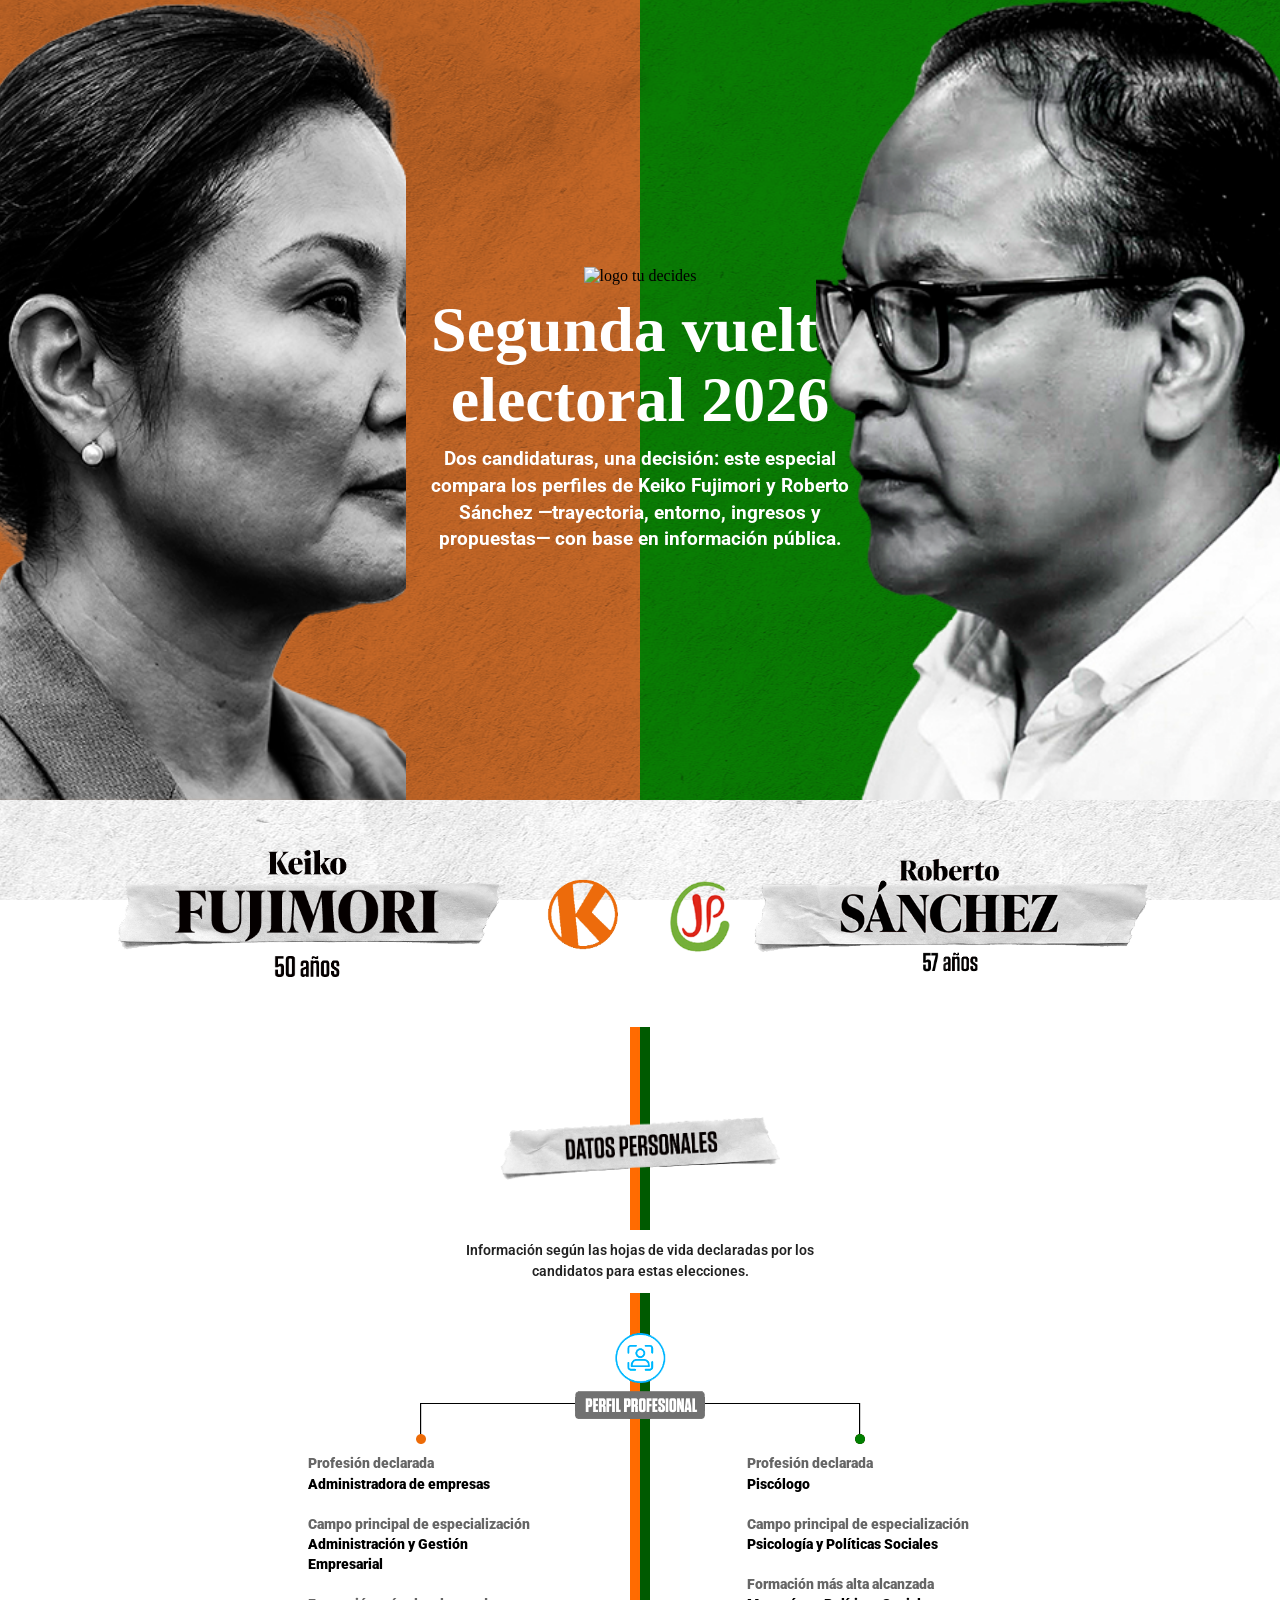
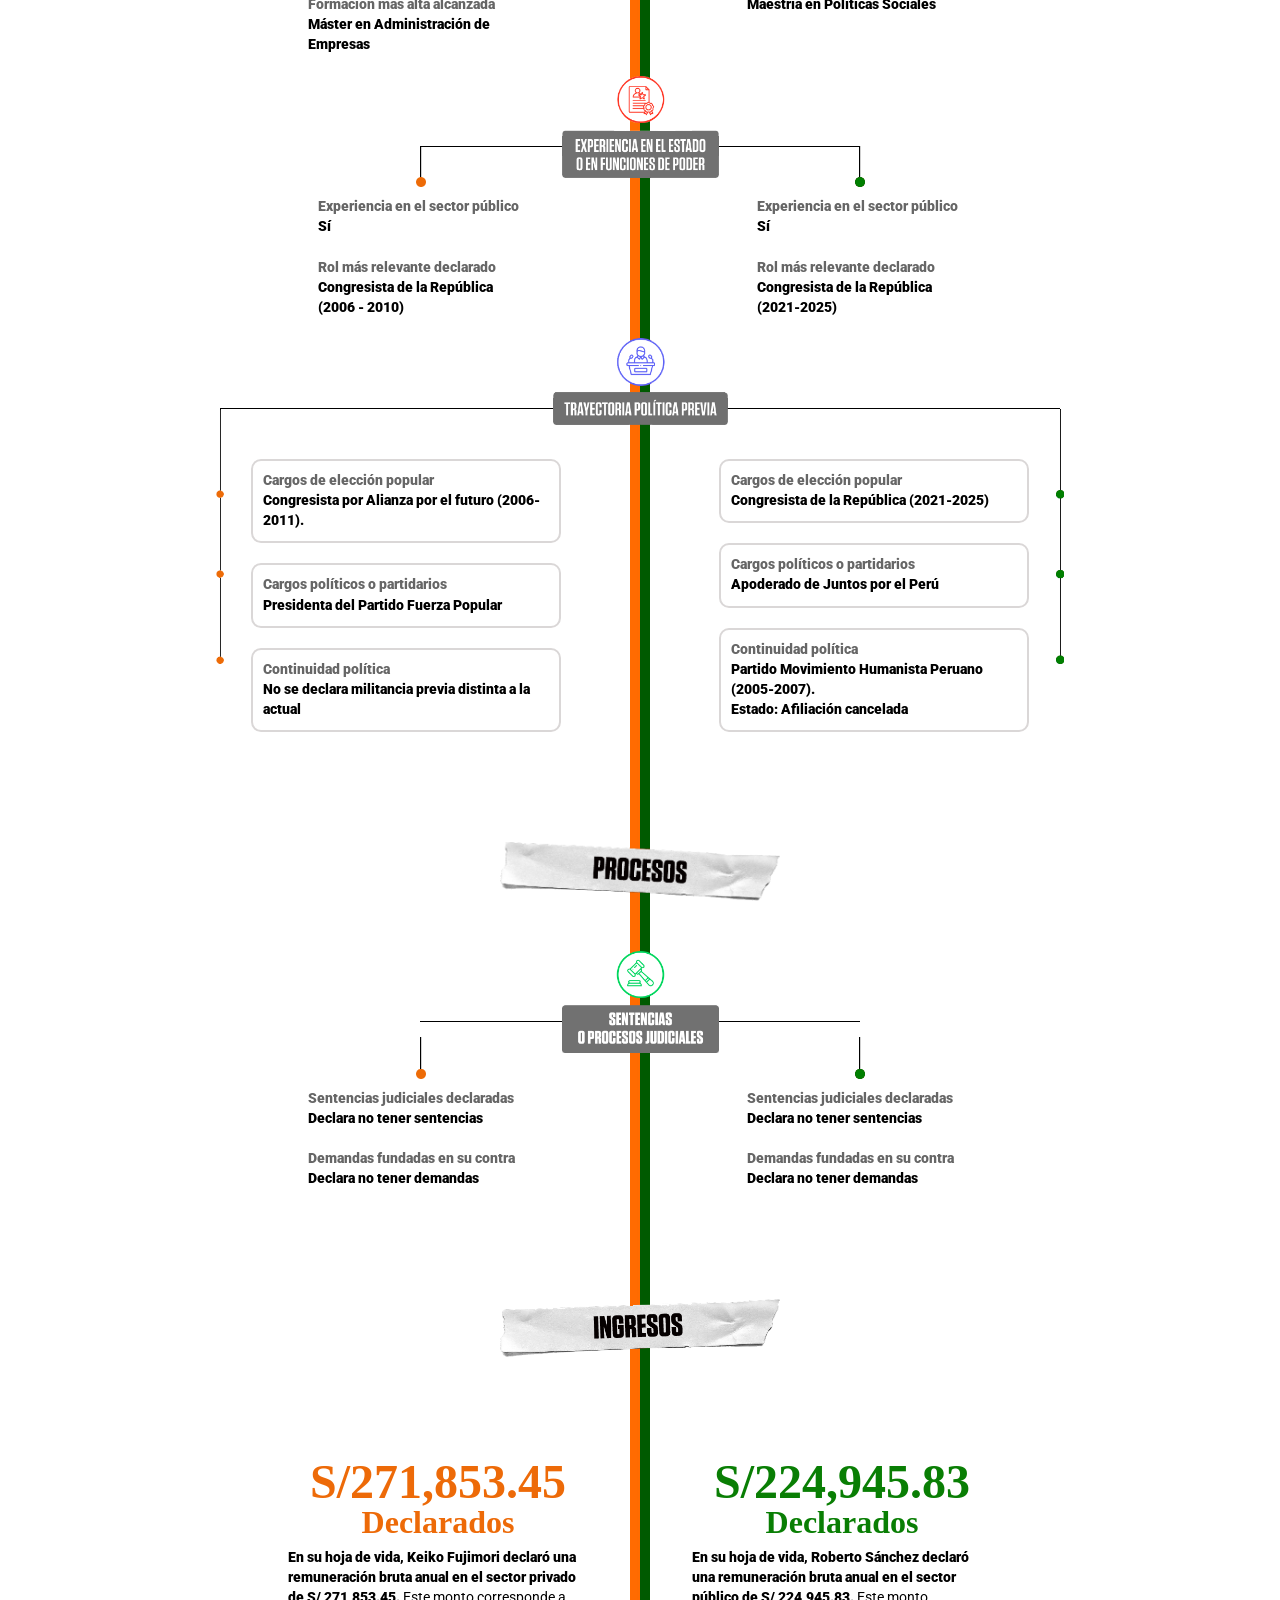
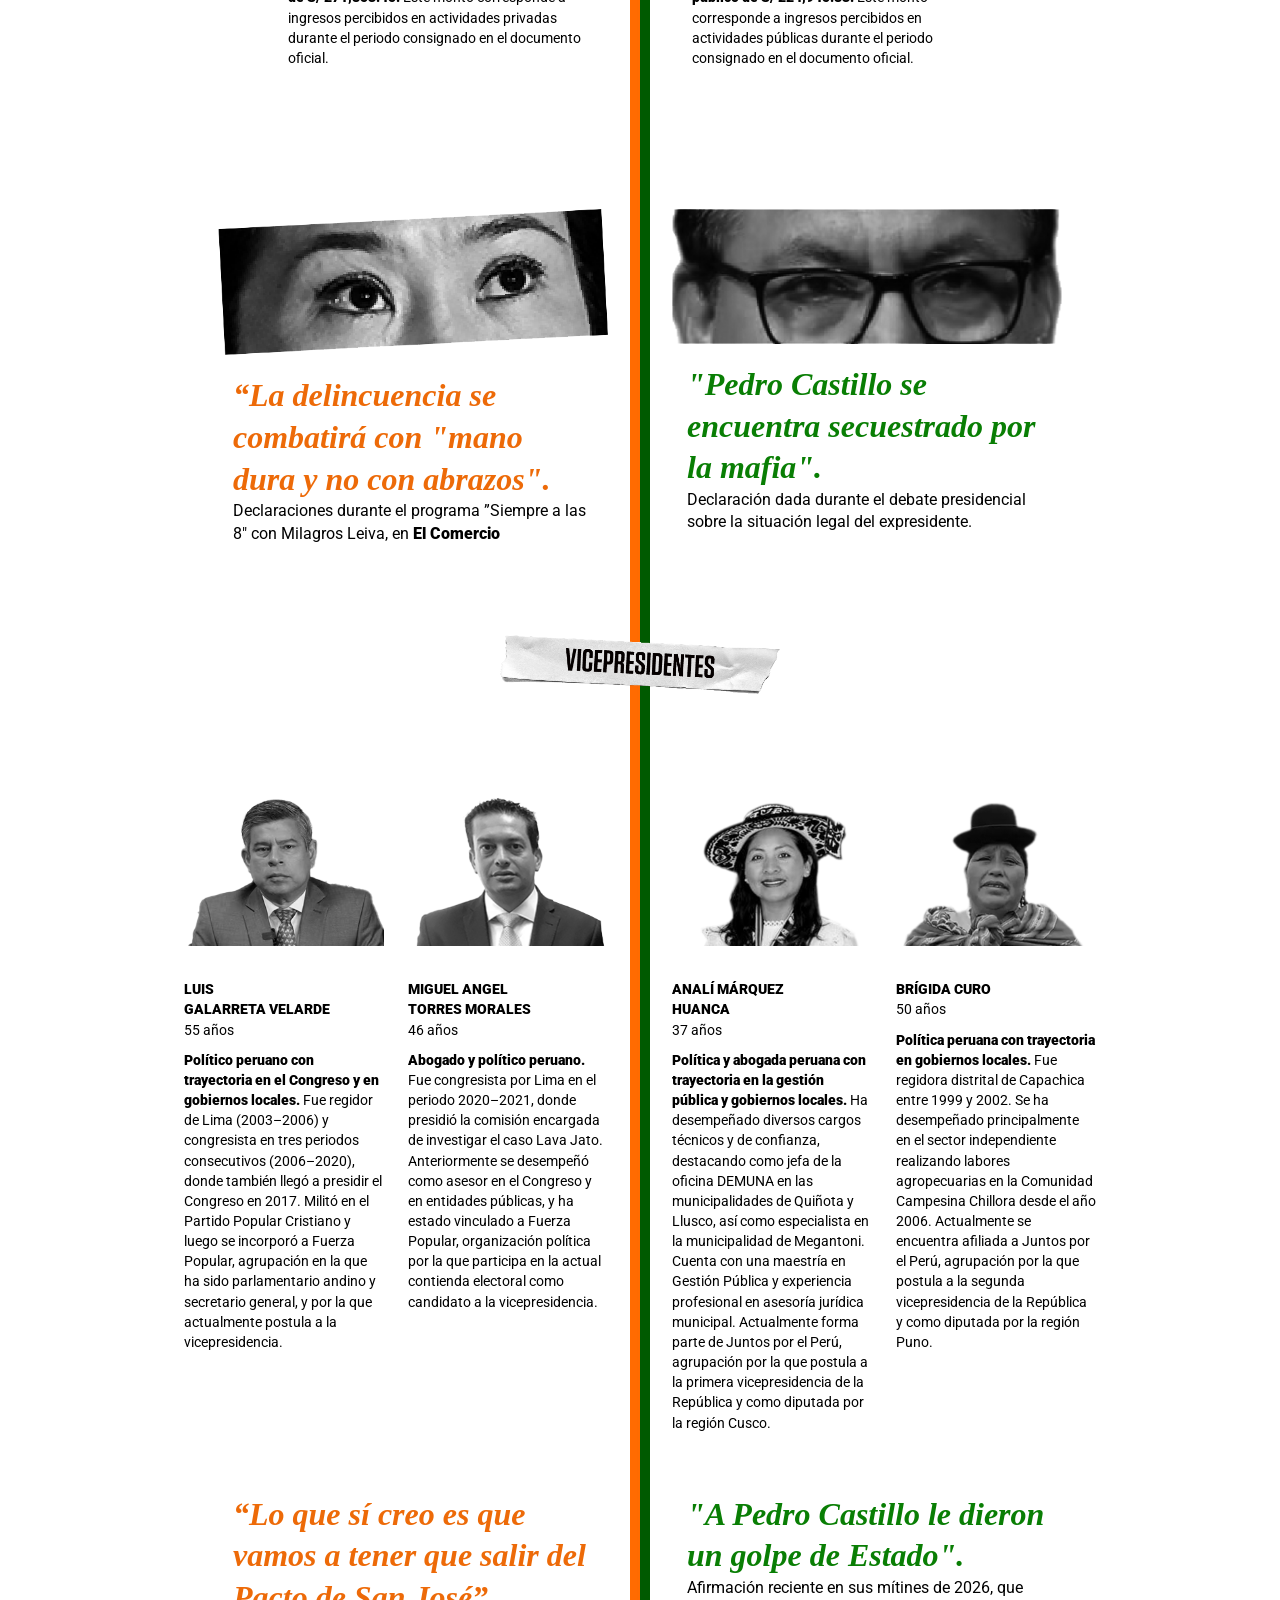
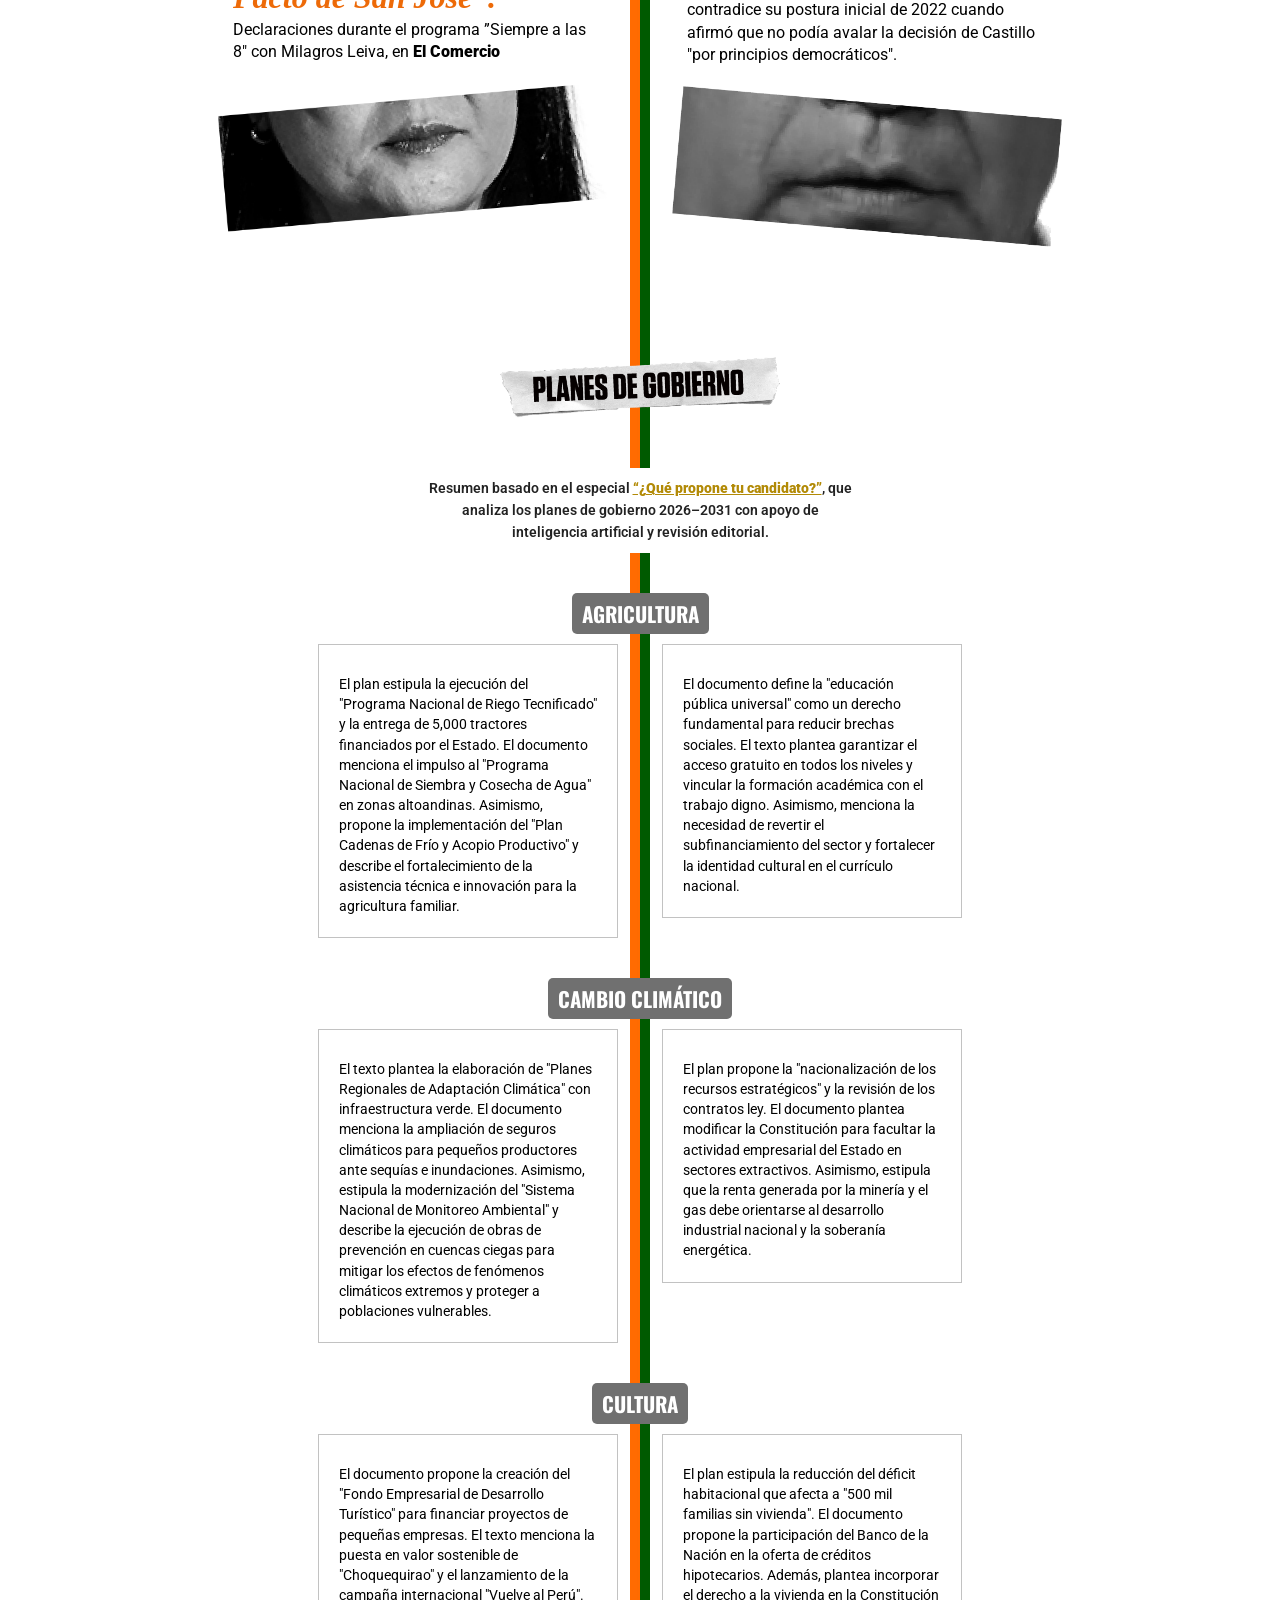
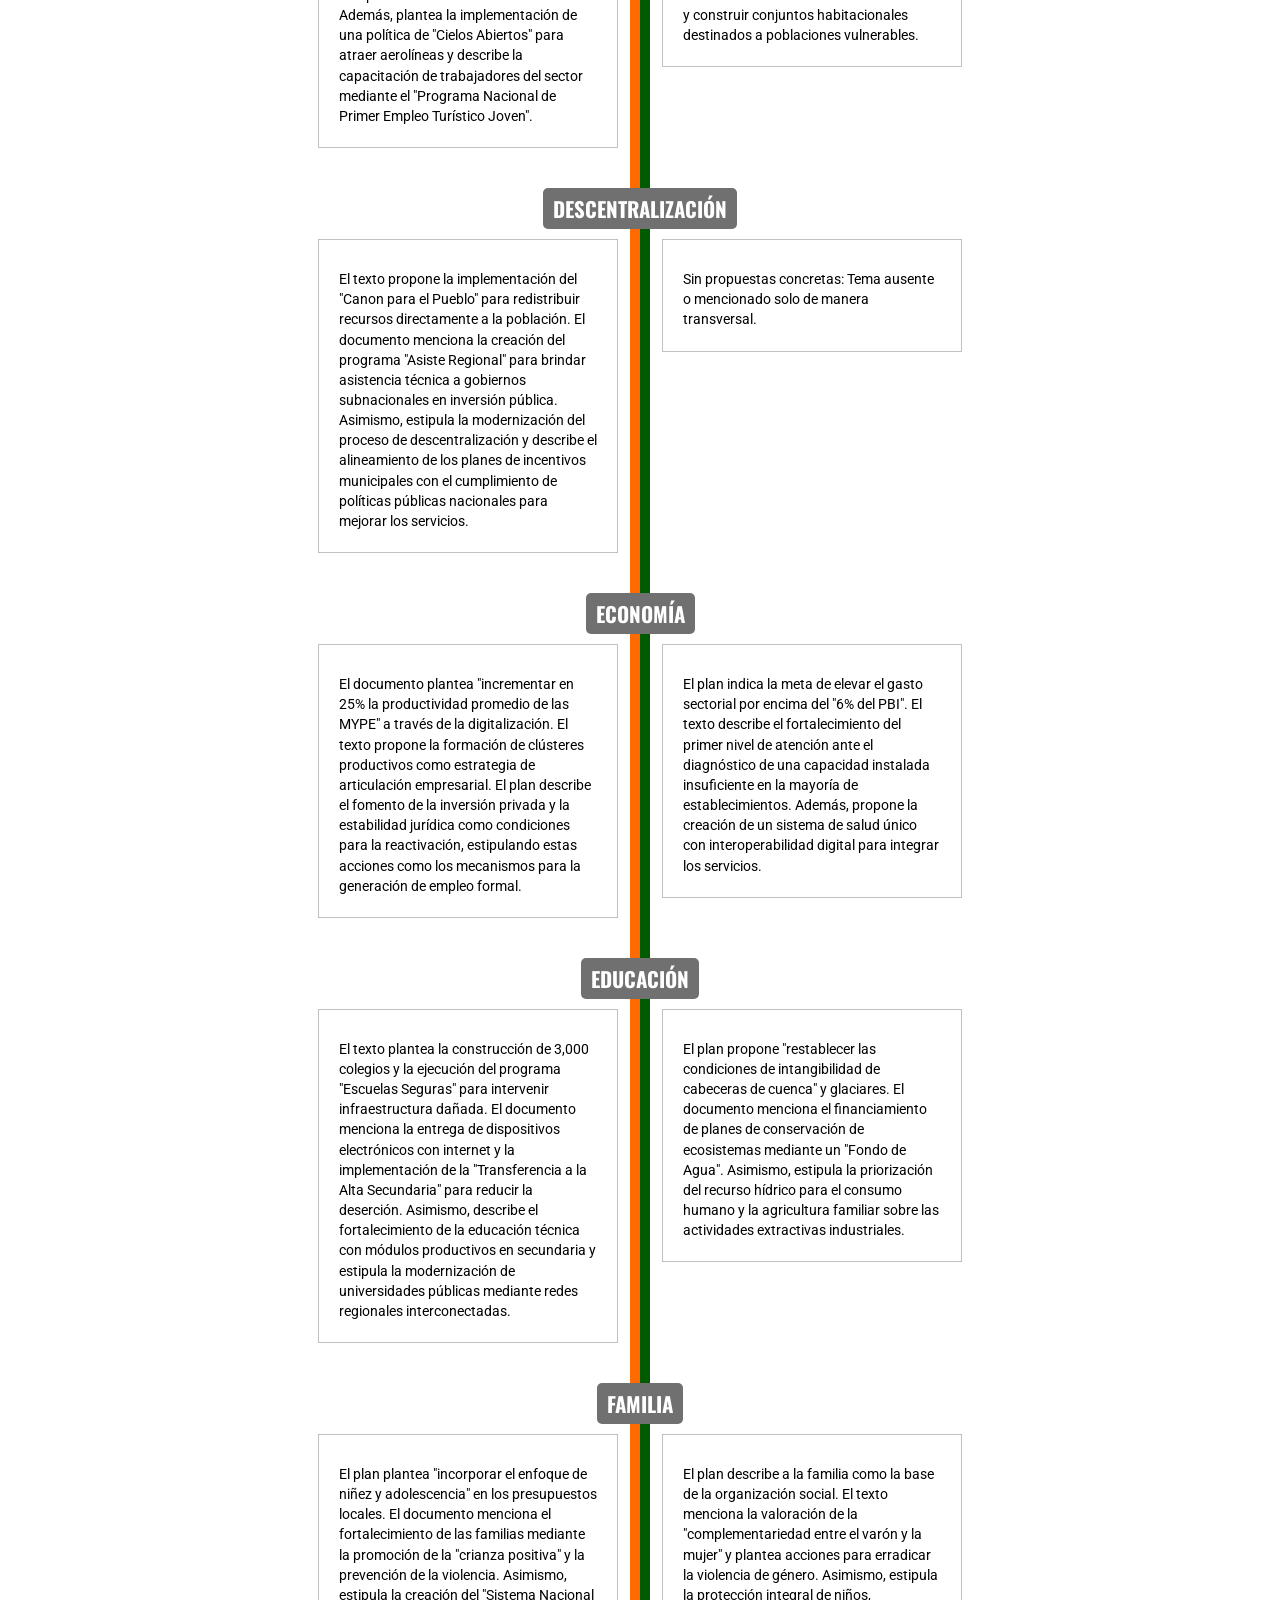
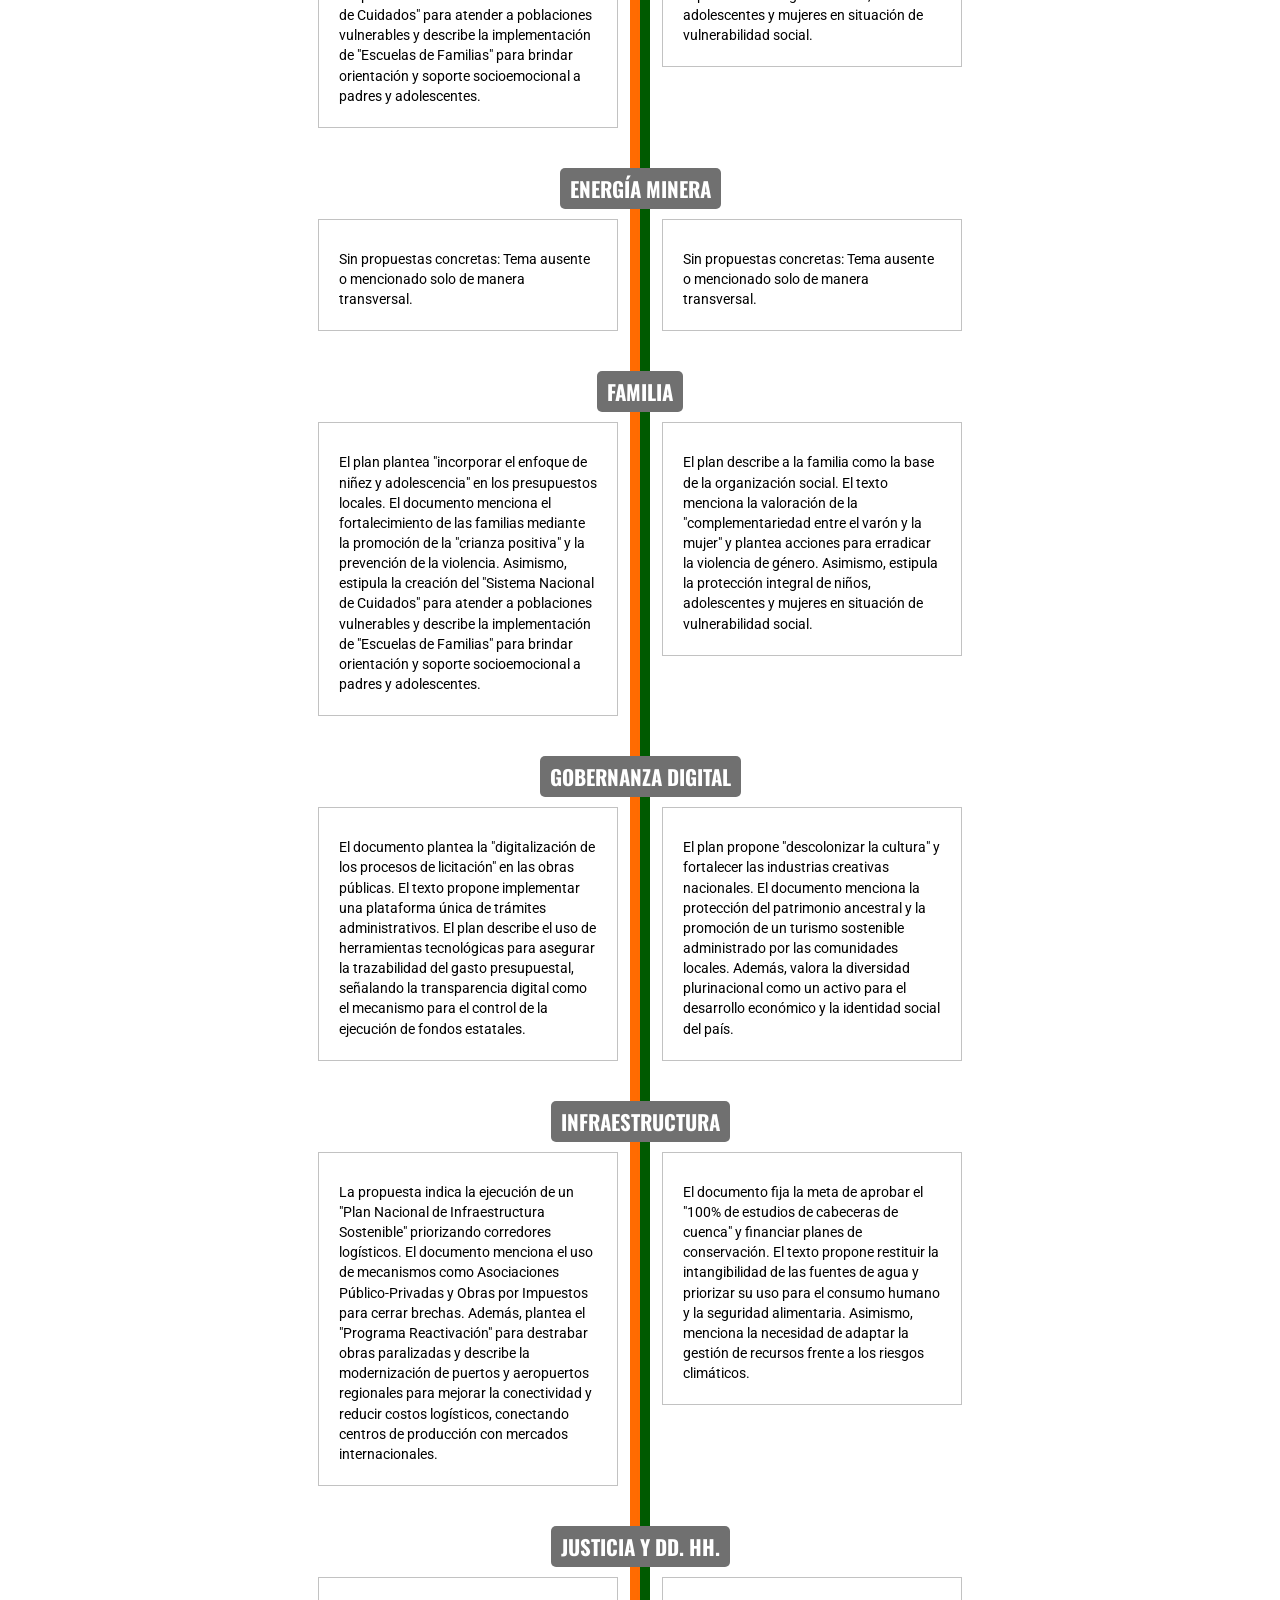
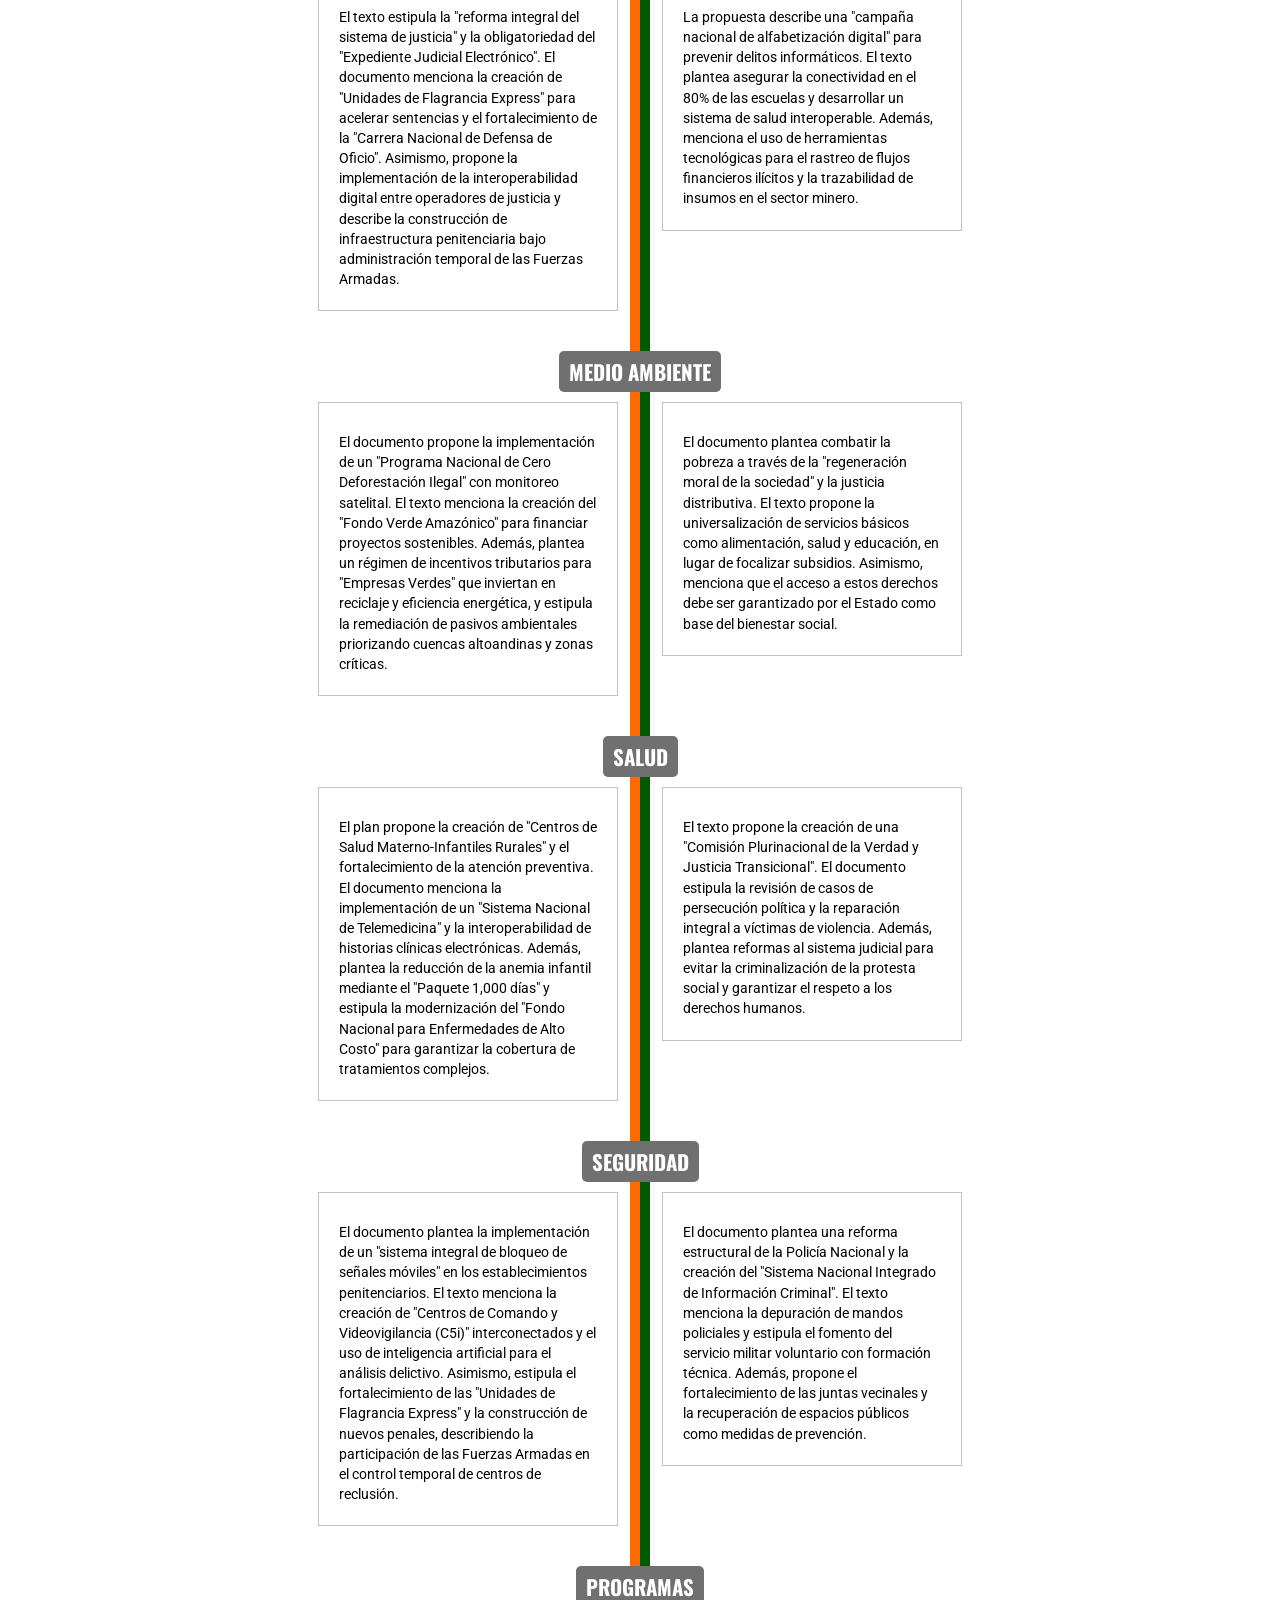
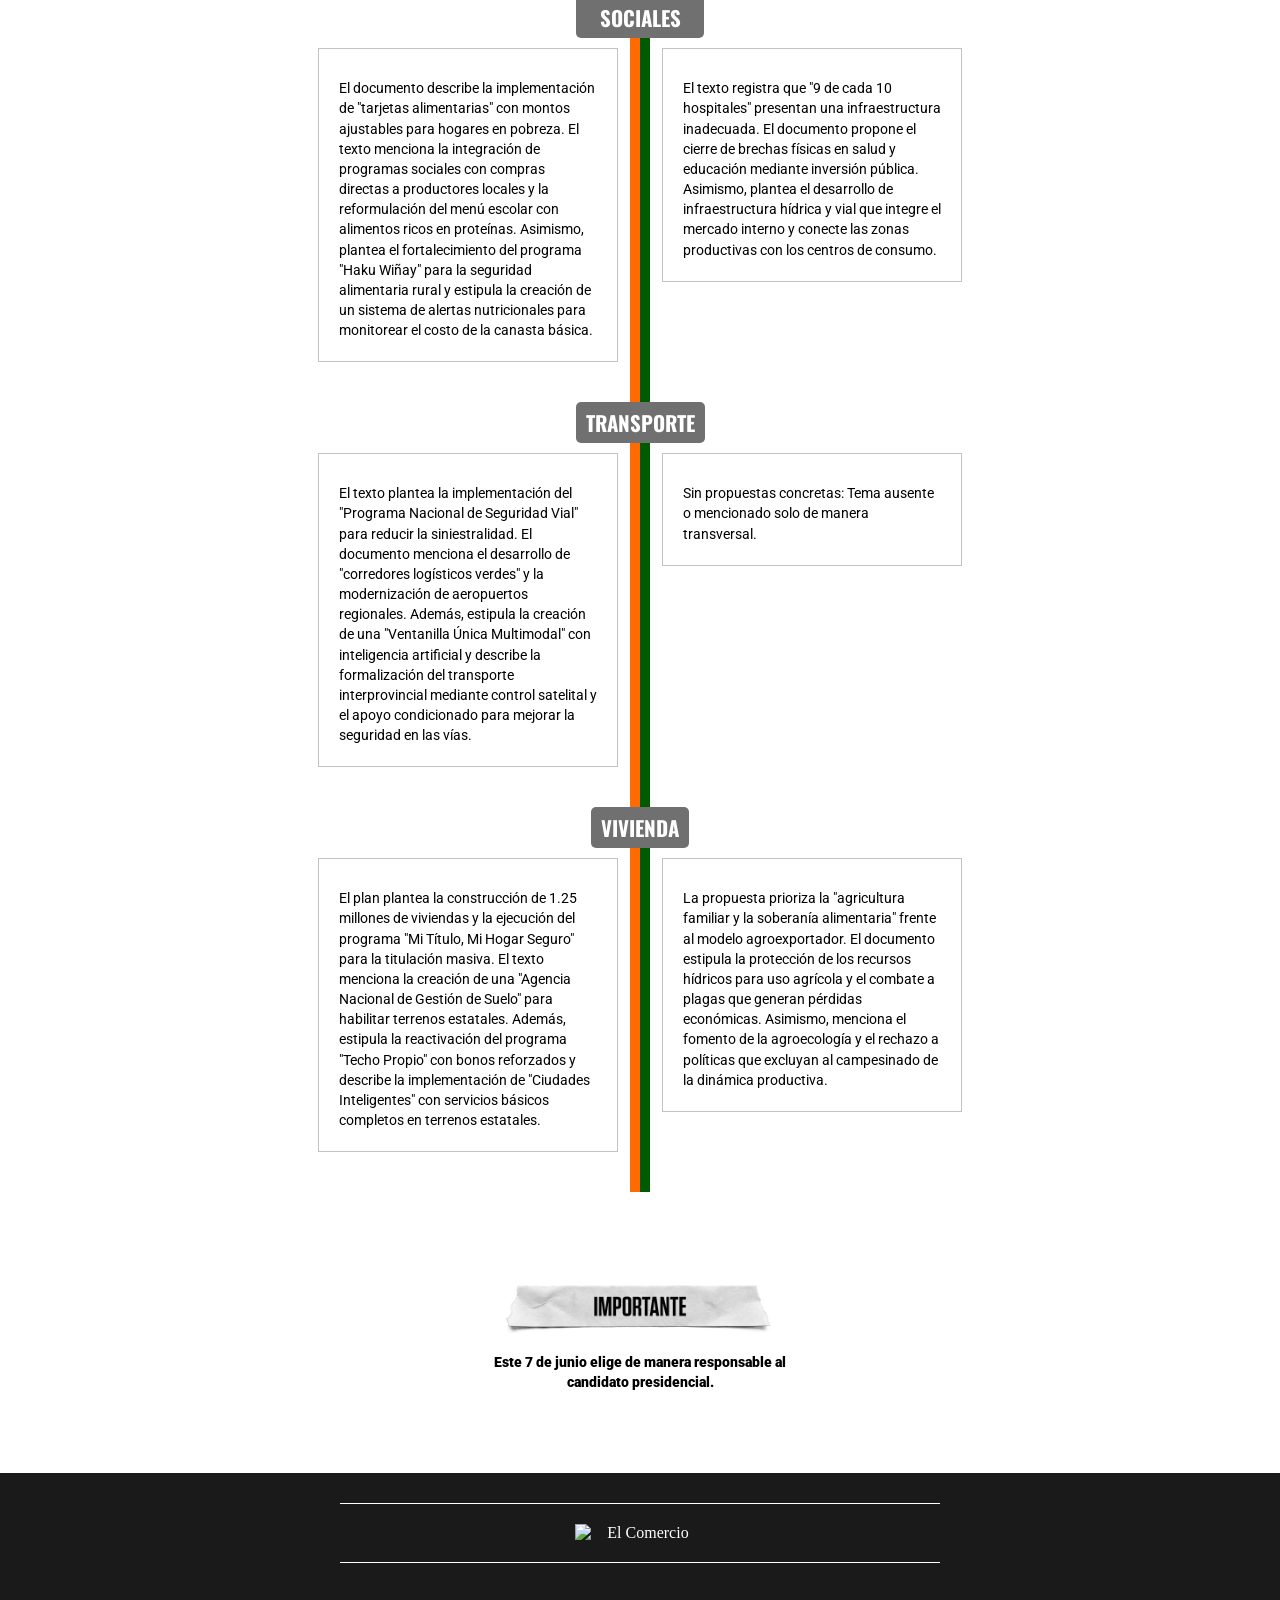
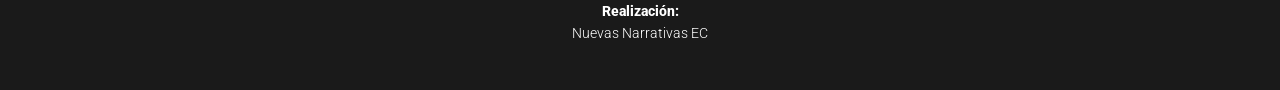
==== index-sanchez.html @ e19b53d8 "update subtitulos" ====
<!DOCTYPE html>
<html lang="en" id="versus">
<head>
    <meta charset="UTF-8">
    <meta name="viewport" content="width=device-width, initial-scale=1.0">
    <title>Versus electoral 2026 | El Comercio</title>

    <link rel="stylesheet" href="./css/style.css?v16">

    <link rel="preconnect" href="https://fonts.googleapis.com">
    <link rel="preconnect" href="https://fonts.gstatic.com" crossorigin>
    <link href="https://fonts.googleapis.com/css2?family=Oswald:wght@500;700&family=Roboto:wght@300;400;700&display=swap" rel="stylesheet">
    <!--Ivy font-->
    <link rel="stylesheet" href="https://use.typekit.net/otp2meg.css">

    <!-- Estilos personalizados para ocultar publicidad -->
    <style>
        /* Ocultar anuncios y elementos no deseados */  
        
        body.story{
            height: auto !important;
            min-height: inherit !important;
        }
        .overflow-y-hidden{
            /*overflow-y: scroll !important;*/
        }

        #clever-45754-1988799-sticky-footer,    
        .tp-modal,
        .tp-backdrop.tp-active,
        .content_gpt_top_ads, 
        .sticky-top, 
        .nav-d__menu.active,
        #gpt_cover,
        .content_gpt_top_ads,
        .skin-template-model0.ads_pushed,
        .skin-template-model0,
        #clever-45754-889974-sticky-footer,
        #clever-45754-1475206-sticky-footer-iframe,
        #gpt_zocalo, 
        #clever-45754-sticky-footer-shadow,
        #browsi_wrapper_0_ai_1_rc_0,
        #browsi_wrapper_1_ai_1_rc_0,
        #browsi_wrapper_2_ai_1_rc_0,
        #browsi_wrapper_3_ai_1_rc_0,
        #browsi_wrapper_4_ai_1_rc_0,
        #browsi_wrapper_5_ai_1_rc_0,
        #browsi_wrapper_6_ai_1_rc_0,
        #browsi_wrapper_7_ai_1_rc_0,
        #browsi_wrapper_8_ai_1_rc_0,
        #browsi_wrapper_9_ai_1_rc_0,
        #browsi_wrapper_10_ai_1_rc_0,
        .fs-sticky-footer,
        .orp-player-wrapper,
        #clever-45754-sticky-footer,
        #clever-45754-1475206-sticky-footer-shadow,
        #elcomercio_zocalo,
        .cl-container,
        #merlin-widget-root{
            display: none !important;
            height: 0 !important;
        }   
        #header-container,
        .nav-d__main-scroll.scrolled{
            z-index: 99999999;
        }
        #nav-wm-container{
            position: relative;
            z-index: 99999999;
        }
        .skin-template-model0 {
            top: 100px !important;
            z-index: -1 !important;
        }
        body{
            overflow-y: scroll !important;
        }
        .content-layout-container {
            background-color: transparent !important;
        }
        .tp-modal-open{
            overflow: auto !important;
        }
        strong{
            font-weight: 900 !important;
        }
        .overflow-y-hidden{
            background: url(https://nuevasnarrativasec.github.io/versus-electoral-2026/img/bg-textura.jpg?v2) repeat center center fixed;
        }
        .box-timeline .bg-timeline{
            z-index: 1;
        }
        .bg-titulo,
        p.explicacion,
        .box-timeline h6{
            position: relative;
            z-index: 2;
        }
    </style>

    <style>
        .main-header::before{
            background: linear-gradient(90deg, rgba(199, 104, 39, 1) 0%, rgba(199, 104, 39, 1) 50%, rgba(9, 126, 4, 1) 50%, rgba(9, 126, 4, 1) 100%);
        }
        .box-timeline .bg-timeline{
            background: url(https://nuevasnarrativasec.github.io/versus-electoral-2026/img/bg-timeline-verde.jpg) repeat-y center center;
        }
        .info-doble .box-info-der.info-sanchez{
            background-image: url(https://nuevasnarrativasec.github.io/versus-electoral-2026/img/bg-linea-lateral-izq-sanchez.png);
            background-position: right top;
            background-repeat: no-repeat;
        }
        .box-info-frase-der h4{
            color: #097E04;
        }
        .box-info-frase-der h3{
            color: #097E04;
        }
        .bg-sanchez-portada{
            width: 40.5%;
        }

        
        @media (max-width: 640px) {

            .box-logos .logo-sanchez-movil {
                display: inline-block;
                margin: 0 25px;
                max-width: 33%;
            }
            .info-doble .box-info-der.info-sanchez{
                background: none;
            }

        }
    </style>

   
</head>
<body class="versus">

    <div class="main-header" id="main-header-desktop">
        <div class="ctn-titulo">
            <img src="https://nuevasnarrativasec.github.io/nodos-de-poder/img/logo-tu-decides.jpg" alt="logo tu decides" width="100%">
            <h1>
                Segunda vuelta <br> electoral 2026
                <!--<span>segunda vuelta</span>-->
            </h1>
            <p>
                Dos candidaturas, una decisión: este especial compara los perfiles de Keiko Fujimori y Roberto Sánchez —trayectoria, entorno, ingresos y propuestas— con base en información pública.
            </p>
        </div>
        <img src="./img/bg-keiko-portada-2.png" alt="keiko" width="100%" class="bg-keiko-portada">
        <img src="./img/bg-sanchez-portada-3.png" alt="keiko" width="100%" class="bg-sanchez-portada bg-sanchez-portada-3">
    </div>

    <div class="main-header" id="main-header-movil">        
        <img src="./img/bg-keiko-portada-2.png" alt="keiko" width="100%" class="bg-keiko-portada">
        <img src="./img/bg-sanchez-portada-3.png" alt="keiko" width="100%" class="bg-sanchez-portada bg-sanchez-portada-3">
        <div class="ctn-titulo">
            <img src="https://nuevasnarrativasec.github.io/nodos-de-poder/img/logo-tu-decides.jpg" alt="logo tu decides" width="100%">
            <h1>
                Segunda vuelta <br> electoral 2026
                <!--<span>segunda vuelta</span>-->
            </h1>
            <p>
                Dos candidaturas, una decisión: este especial compara los perfiles de Keiko Fujimori y Roberto Sánchez —trayectoria, entorno, ingresos y propuestas— con base en información pública.
            </p>
        </div>
    </div>

    <div class="sticky-bar" id="sticky-bar">
        <div class="sticky-candidato sticky-izq">
            <div class="sticky-foto sticky-foto-keiko">
                <img src="./img/bg-keiko-fix.jpg" alt="Keiko Fujimori">
            </div>
            <div class="sticky-texto">
                <strong>Keiko Fujimori</strong>
                <span>Fuerza Popular</span>
            </div>
            <img src="./img/logo-keiko-fix.png" alt="" class="sticky-logo-partido" width="100%">
        </div>
        <div class="sticky-divisor"></div>
        <div class="sticky-candidato sticky-der">
            <img src="./img/logo-sanchez-fix.png?v3" alt="" class="sticky-logo-partido" width="100%">
            <div class="sticky-texto" style="text-align:right;">
                <strong>Roberto Sánchez</strong>
                <span>Juntos por el Perú</span>
            </div>
            <div class="sticky-foto sticky-foto-sanchez">
                <img src="./img/bg-sanchez-fix.jpg" alt="Roberto Sánchez Palomino">
            </div>
        </div>
    </div>

    <div class="box-logos">
        <img src="https://nuevasnarrativasec.github.io/versus-electoral-2026/img/logo-keiko.png" alt="logo keiko" class="logo-keiko-desktop">
        <img src="https://nuevasnarrativasec.github.io/versus-electoral-2026/img/logo-keiko-movil.png" alt="logo keiko" class="logo-keiko-movil">
        <img src="https://nuevasnarrativasec.github.io/versus-electoral-2026/img/logo-sanchez-2.png?v3" alt="logo sanchez" class="logo-sanchez-desktop">
        <img src="https://nuevasnarrativasec.github.io/versus-electoral-2026/img/logo-sanchez-movil-2.png?v2" alt="logo sanchez" class="logo-sanchez-movil">
    </div>

    <div class="box-timeline">
        <div class="bg-timeline"></div>
        <img src="https://nuevasnarrativasec.github.io/versus-electoral-2026/img/bg-titulo-datos.png" alt="" width="100%" class="bg-titulo">

        <p class="explicacion">
            Información según las hojas de vida declaradas por los candidatos para estas elecciones.
        </p>

        <div class="box-info-timeline">
            <img src="https://nuevasnarrativasec.github.io/versus-electoral-2026/img/bg-sub-perfil.png" alt="" width="100%">
            <span class="linea-izq"></span>
            <span class="linea-der"></span>
            <div class="box-info-izq">
                <img src="https://nuevasnarrativasec.github.io/versus-electoral-2026/img/bg-linea-dato.png" alt="" width="100%" class="bg-linea-dato">
                <p class="margin">
                    <span>Profesión declarada</span>
                    <strong>Administradora de empresas</strong>
                </p>
                <p class="margin">
                    <span>Campo principal de especialización</span>
                    <strong>Administración y Gestión Empresarial</strong>
                </p>
                <p class="margin">
                    <span>Formación más alta alcanzada</span>
                    <strong>Máster en Administración de Empresas</strong>
                </p>
            </div>
            <div class="box-info-der">
                <img src="https://nuevasnarrativasec.github.io/versus-electoral-2026/img/bg-linea-dato-sanchez.png" alt="" width="100%" class="bg-linea-dato">
                <p class="margin">
                    <span>Profesión declarada</span>
                    <strong>Piscólogo</strong>
                </p>
                <p class="margin">
                    <span>Campo principal de especialización</span>
                    <strong>Psicología y Políticas Sociales</strong>
                </p>
                <p class="margin">
                    <span>Formación más alta alcanzada</span>
                    <strong>Maestría en Políticas Sociales</strong>
                </p>
            </div>
        </div>

        <div class="box-info-timeline">
            <img src="./img/bg-sub-experiencia.png" alt="" width="100%" class="bg-sub-experiencia">
            <span class="linea-izq"></span>
            <span class="linea-der"></span>
            <div class="box-info-izq info-top">
                <img src="https://nuevasnarrativasec.github.io/versus-electoral-2026/img/bg-linea-dato.png" alt="" width="100%" class="bg-linea-dato">
                <p class="margin-2">
                    <span>Experiencia en el sector público</span>
                    <strong>Sí</strong>
                </p>
                <p class="margin-2">
                    <span>Rol más relevante declarado</span>
                    <strong>Congresista de la República (2006 - 2010)</strong>
                </p>
            </div>
            <div class="box-info-der info-top">
                <img src="https://nuevasnarrativasec.github.io/versus-electoral-2026/img/bg-linea-dato-sanchez.png" alt="" width="100%" class="bg-linea-dato">
                <p class="margin-2">
                    <span>Experiencia en el sector público</span>
                    <strong>Sí</strong>
                </p>
                <p class="margin-2">
                    <span>Rol más relevante declarado</span>
                    <strong>Congresista de la República (2021-2025)</strong>
                </p>
            </div>
        </div>

        <div class="box-info-timeline info-doble">
            <img src="https://nuevasnarrativasec.github.io/versus-electoral-2026/img/bg-sub-trayectoria.png" alt="" width="100%" class="bg-sub-trayectoria">
            <span class="linea-izq"></span>
            <span class="linea-der"></span>
            <div class="box-info-izq">             
                <p>
                    <span>Cargos de elección popular</span>
                    <strong>Congresista por Alianza por el futuro (2006-2011).</strong>
                </p>
                <p>
                    <span>Cargos políticos o partidarios</span>
                    <strong>Presidenta del Partido Fuerza Popular</strong>
                </p>
                <p>
                    <span>Continuidad política</span>
                    <strong>No se declara militancia previa distinta a la actual</strong>
                </p>
            </div>
            <div class="box-info-der info-sanchez" src="https://nuevasnarrativasec.github.io/versus-electoral-2026/img/bg-sub-experiencia.png">
                <p>
                    <span>Cargos de elección popular</span>
                    <strong>Congresista de la República (2021-2025)</strong>
                </p>
                <p>
                    <span>Cargos políticos o partidarios</span>
                    <strong>Apoderado de Juntos por el Perú</strong>
                </p>
                <p>
                    <span>Continuidad política</span>
                    <strong>Partido Movimiento Humanista Peruano (2005-2007). <br> Estado: Afiliación cancelada</strong>
                </p>
            </div>
        </div>    

        <img src="https://nuevasnarrativasec.github.io/versus-electoral-2026/img/bg-titulo-procesos.png" alt="" width="100%" class="bg-titulo">

        <div class="box-info-timeline">
            <img src="https://nuevasnarrativasec.github.io/versus-electoral-2026/img/bg-sub-sentencias.png" alt="" width="100%" style="max-width: 133px;" class="bg-sub-sentencias">
            <span class="linea-izq"></span>
            <span class="linea-der"></span>
            <div class="box-info-izq">
                <img src="https://nuevasnarrativasec.github.io/versus-electoral-2026/img/bg-linea-dato.png" alt="" width="100%" class="bg-linea-dato">               
                <p class="margin">
                    <span>Sentencias judiciales declaradas</span>
                    <strong>Declara no tener sentencias</strong>
                </p>
                <p class="margin">
                    <span>Demandas fundadas en su contra</span>
                    <strong>Declara no tener demandas</strong>
                </p>
            </div>
            <div class="box-info-der">
                <img src="https://nuevasnarrativasec.github.io/versus-electoral-2026/img/bg-linea-dato-sanchez.png" alt="" width="100%" class="bg-linea-dato">
                <p class="margin">
                    <span>Sentencias judiciales declaradas</span>
                    <strong>Declara no tener sentencias</strong>
                </p>
                <p class="margin">
                    <span>Demandas fundadas en su contra</span>
                    <strong>Declara no tener demandas</strong>
                </p>
            </div>
        </div>

        <img src="https://nuevasnarrativasec.github.io/versus-electoral-2026/img/bg-titulo-ingresos.png" alt="" width="100%" class="bg-titulo">

        <div class="box-timeline" style="margin-bottom: 120px;">
            <div class="box-info-frase-izq box-ingresos">
                <h4>
                    S/271,853.45
                    <span>Declarados</span>
                </h4>
                <p class="texto-ingresos">
                    <strong>En su hoja de vida, Keiko Fujimori declaró una remuneración bruta anual en el sector privado de S/ 271,853.45.</strong> Este monto corresponde a ingresos percibidos en actividades privadas durante el periodo consignado en el documento oficial.
                </p>
            </div>
            <div class="box-info-frase-der box-ingresos" style="margin-top: 0;">                
                <h4>
                    S/224,945.83
                    <span>Declarados</span>
                </h4>
                <p class="texto-ingresos">
                    <strong>En su hoja de vida, Roberto Sánchez declaró una remuneración bruta anual en el sector público de S/ 224,945.83.</strong> Este monto corresponde a ingresos percibidos en actividades públicas durante el periodo consignado en el documento oficial.
                </p>
            </div>
        </div>

        <div class="box-timeline">
            <div class="box-info-frase-izq">
                <img src="https://nuevasnarrativasec.github.io/versus-electoral-2026/img/bg-frase-keiko-1.png" alt="" width="100%">
                <h3>
                    “La delincuencia se combatirá con "mano dura y no con abrazos".
                    <span>Declaraciones durante el programa ”Siempre a las 8″ con Milagros Leiva, en <strong>El Comercio</strong></span>
                </h3>
            </div>
            <div class="box-info-frase-der">  
                <img src="https://nuevasnarrativasec.github.io/versus-electoral-2026/img/bg-frase-sanchez-1-2.png" alt="" width="100%">              
                <h3>
                    "Pedro Castillo se encuentra secuestrado por la mafia".  
                    <span>Declaración dada durante el debate presidencial sobre la situación legal del expresidente.</span>
                </h3>
            </div>
        </div>

        <img src="https://nuevasnarrativasec.github.io/versus-electoral-2026/img/bg-titulo-vicepresidentes.png" alt="" width="100%" class="bg-titulo">

        <div class="box-timeline">
            <div class="box-vice-izq">
                <div class="vice">
                    <img src="https://nuevasnarrativasec.github.io/versus-electoral-2026/img/bg-vice-izq-1.png" alt="" width="100%">
                    <p>
                        <strong>LUIS <br> GALARRETA VELARDE</strong>
                        <br>
                        55 años
                    </p>
                    <p>
                        <strong>Político peruano con trayectoria en el Congreso y en gobiernos locales. </strong> Fue regidor de Lima (2003–2006) y congresista en tres periodos consecutivos (2006–2020), donde también llegó a presidir el Congreso en 2017. Militó en el Partido Popular Cristiano y luego se incorporó a Fuerza Popular, agrupación en la que ha sido parlamentario andino y secretario general, y por la que actualmente postula a la vicepresidencia.
                    </p>
                </div>
                <div class="vice">
                    <img src="https://nuevasnarrativasec.github.io/versus-electoral-2026/img/bg-vice-izq-2.png" alt="" width="100%">
                    <p>
                        <strong>MIGUEL ANGEL <br> TORRES MORALES</strong>
                        <br>
                        46 años
                    </p>
                    <p>
                        <strong>Abogado y político peruano. </strong> Fue congresista por Lima en el periodo 2020–2021, donde presidió la comisión encargada de investigar el caso Lava Jato. Anteriormente se desempeñó como asesor en el Congreso y en entidades públicas, y ha estado vinculado a Fuerza Popular, organización política por la que participa en la actual contienda electoral como candidato a la vicepresidencia.
                    </p>
                </div>
            </div>
            <div class="box-vice-der">
                <div class="vice">
                    <img src="https://nuevasnarrativasec.github.io/versus-electoral-2026/img/bg-vice-der-1-2.png" alt="" width="100%">
                    <p>
                        <strong>ANALÍ MÁRQUEZ <br> HUANCA</strong>
                        <br>
                        37 años
                    </p>
                    <p>
                        <strong>Política y abogada peruana con trayectoria en la gestión pública y gobiernos locales. </strong> Ha desempeñado diversos cargos técnicos y de confianza, destacando como jefa de la oficina DEMUNA en las municipalidades de Quiñota y Llusco, así como especialista en la municipalidad de Megantoni. Cuenta con una maestría en Gestión Pública y experiencia profesional en asesoría jurídica municipal. Actualmente forma parte de Juntos por el Perú, agrupación por la que postula a la primera vicepresidencia de la República y como diputada por la región Cusco.
                    </p>
                </div>
                <div class="vice">
                    <img src="https://nuevasnarrativasec.github.io/versus-electoral-2026/img/bg-vice-der-2-1.png" alt="" width="100%">
                    <p>
                        <strong>BRÍGIDA CURO</strong>
                        <br>
                        50 años
                    </p>
                    <p>
                        <strong>Política peruana con trayectoria en gobiernos locales.</strong> Fue regidora distrital de Capachica entre 1999 y 2002. Se ha desempeñado principalmente en el sector independiente realizando labores agropecuarias en la Comunidad Campesina Chillora desde el año 2006. Actualmente se encuentra afiliada a Juntos por el Perú, agrupación por la que postula a la segunda vicepresidencia de la República y como diputada por la región Puno.
                    </p>
                </div>
            </div>
        </div>

        <!--<img src="https://nuevasnarrativasec.github.io/versus-electoral-2026/img/bg-titulo-entorno.png" alt="" width="100%" class="bg-titulo" style="padding-bottom: 20px;">-->

        
   

        <!--<img src="https://nuevasnarrativasec.github.io/versus-electoral-2026/img/bg-titulo-senadores.png" alt="" width="100%" class="bg-titulo">-->

        <!--<div class="box-timeline">
            <span class="linea-central"></span>
            <div class="box-main-senadores-izq">
                <div class="box-senadores">
                    <img src="https://nuevasnarrativasec.github.io/versus-electoral-2026/img/bg-linea-dato.png" alt="" width="100%" class="bg-linea-dato linea-dato-senadores">
                    <img src="https://nuevasnarrativasec.github.io/versus-electoral-2026/img/grafico-senadores-izq-1.png" alt="" width="100%">
                    <h6>30</h6>
                    <h5>senadores</h5>
                    <ul>
                        <li>
                            <p>
                                <span>Rosangella Barbarán</span>
                                Lima
                            </p>
                        </li>
                        <li>
                            <p>
                                <span>Rosangella Barbarán</span>
                                Lima
                            </p>
                        </li>
                        <li>
                            <p>
                                <span>Rosangella Barbarán</span>
                                Lima
                            </p>
                        </li>
                        <li>
                            <p>
                                <span>Rosangella Barbarán</span>
                                Lima
                            </p>
                        </li>
                        <li>
                            <p>
                                <span>Rosangella Barbarán</span>
                                Lima
                            </p>
                        </li>
                        <li>
                            <p>
                                <span>Rosangella Barbarán</span>
                                Lima
                            </p>
                        </li>
                        <li>
                            <p>
                                <span>Rosangella Barbarán</span>
                                Lima
                            </p>
                        </li>
                        <li>
                            <p>
                                <span>Rosangella Barbarán</span>
                                Lima
                            </p>
                        </li>
                    </ul>
                </div>
                <div class="box-senadores">
                    <img src="https://nuevasnarrativasec.github.io/versus-electoral-2026/img/bg-linea-dato.png" alt="" width="100%" class="bg-linea-dato linea-dato-senadores">
                    <img src="https://nuevasnarrativasec.github.io/versus-electoral-2026/img/grafico-senadores-izq-1.png" alt="" width="100%">
                    <h6>40</h6>
                    <h5>diputados</h5>
                    <ul>
                        <li>
                            <p>
                                <span>Rosangella Barbarán</span>
                                Lima
                            </p>
                        </li>
                        <li>
                            <p>
                                <span>Rosangella Barbarán</span>
                                Lima
                            </p>
                        </li>
                        <li>
                            <p>
                                <span>Rosangella Barbarán</span>
                                Lima
                            </p>
                        </li>
                        <li>
                            <p>
                                <span>Rosangella Barbarán</span>
                                Lima
                            </p>
                        </li>
                        <li>
                            <p>
                                <span>Rosangella Barbarán</span>
                                Lima
                            </p>
                        </li>
                        <li>
                            <p>
                                <span>Rosangella Barbarán</span>
                                Lima
                            </p>
                        </li>
                        <li>
                            <p>
                                <span>Rosangella Barbarán</span>
                                Lima
                            </p>
                        </li>
                        <li>
                            <p>
                                <span>Rosangella Barbarán</span>
                                Lima
                            </p>
                        </li>
                    </ul>
                </div>
            </div>
            <div class="box-main-senadores-der">
                <div class="box-senadores">
                    <img src="https://nuevasnarrativasec.github.io/versus-electoral-2026/img/bg-linea-dato.png" alt="" width="100%" class="bg-linea-dato linea-dato-senadores">
                    <img src="https://nuevasnarrativasec.github.io/versus-electoral-2026/img/grafico-senadores-izq-1.png" alt="" width="100%">
                    <h6>30</h6>
                    <h5>senadores</h5>
                    <ul>
                        <li>
                            <p>
                                <span>Rosangella Barbarán</span>
                                Lima
                            </p>
                        </li>
                        <li>
                            <p>
                                <span>Rosangella Barbarán</span>
                                Lima
                            </p>
                        </li>
                        <li>
                            <p>
                                <span>Rosangella Barbarán</span>
                                Lima
                            </p>
                        </li>
                        <li>
                            <p>
                                <span>Rosangella Barbarán</span>
                                Lima
                            </p>
                        </li>
                        <li>
                            <p>
                                <span>Rosangella Barbarán</span>
                                Lima
                            </p>
                        </li>
                        <li>
                            <p>
                                <span>Rosangella Barbarán</span>
                                Lima
                            </p>
                        </li>
                        <li>
                            <p>
                                <span>Rosangella Barbarán</span>
                                Lima
                            </p>
                        </li>
                        <li>
                            <p>
                                <span>Rosangella Barbarán</span>
                                Lima
                            </p>
                        </li>
                    </ul>
                </div>
                <div class="box-senadores">
                    <img src="https://nuevasnarrativasec.github.io/versus-electoral-2026/img/bg-linea-dato.png" alt="" width="100%" class="bg-linea-dato linea-dato-senadores">
                    <img src="https://nuevasnarrativasec.github.io/versus-electoral-2026/img/grafico-senadores-izq-1.png" alt="" width="100%">
                    <h6>40</h6>
                    <h5>diputados</h5>
                    <ul>
                        <li>
                            <p>
                                <span>Rosangella Barbarán</span>
                                Lima
                            </p>
                        </li>
                        <li>
                            <p>
                                <span>Rosangella Barbarán</span>
                                Lima
                            </p>
                        </li>
                        <li>
                            <p>
                                <span>Rosangella Barbarán</span>
                                Lima
                            </p>
                        </li>
                        <li>
                            <p>
                                <span>Rosangella Barbarán</span>
                                Lima
                            </p>
                        </li>
                        <li>
                            <p>
                                <span>Rosangella Barbarán</span>
                                Lima
                            </p>
                        </li>
                        <li>
                            <p>
                                <span>Rosangella Barbarán</span>
                                Lima
                            </p>
                        </li>
                        <li>
                            <p>
                                <span>Rosangella Barbarán</span>
                                Lima
                            </p>
                        </li>
                        <li>
                            <p>
                                <span>Rosangella Barbarán</span>
                                Lima
                            </p>
                        </li>
                    </ul>
                </div>
            </div>
        </div>-->


        <div class="box-timeline">
            <div class="box-info-frase-izq">                
                <h3>
                    “Lo que sí creo es que vamos a tener que salir del Pacto de San José”.
                    <span>Declaraciones durante el programa ”Siempre a las 8″ con Milagros Leiva, en <strong>El Comercio</strong></span>
                </h3>
                <img src="https://nuevasnarrativasec.github.io/versus-electoral-2026/img/bg-frase-keiko-2.png" alt="" width="100%">
            </div>
            <div class="box-info-frase-der" style="margin-top: 0;">                
                <h3>
                    "A Pedro Castillo le dieron un golpe de Estado".    
                    <span>Afirmación reciente en sus mítines de 2026, que contradice su postura inicial de 2022 cuando afirmó que no podía avalar la decisión de Castillo "por principios democráticos".</span>
                </h3>
                <img src="https://nuevasnarrativasec.github.io/versus-electoral-2026/img/bg-frase-sanchez-2-2.png" alt="" width="100%">
            </div>
        </div>

        <img src="https://nuevasnarrativasec.github.io/versus-electoral-2026/img/bg-titulo-planes.png" alt="" width="100%" class="bg-titulo">

        <p class="explicacion" style="max-width: 450px;">
            Resumen basado en el especial <a href="https://elcomercio.pe/politica/elecciones-peru-2026-planes-de-gobierno-propuestas-comparacion-fact-checking-candidatos-presidenciales-especdis-noticia/" target="_blank">“¿Qué propone tu candidato?”</a>, que analiza los planes de gobierno 2026–2031 con apoyo de inteligencia artificial y revisión editorial.
        </p>
        
        <h6>agricultura</h6>
        <div class="box-temas-timeline">
            <div class="box-tema">
                <p>
                    El plan estipula la ejecución del "Programa Nacional de Riego Tecnificado" y la entrega de 5,000 tractores financiados por el Estado. El documento menciona el impulso al "Programa Nacional de Siembra y Cosecha de Agua" en zonas altoandinas. Asimismo, propone la implementación del "Plan Cadenas de Frío y Acopio Productivo" y describe el fortalecimiento de la asistencia técnica e innovación para la agricultura familiar.
                </p>
            </div>            
            <div class="box-tema">
                <p>
                    El documento define la "educación pública universal" como un derecho fundamental para reducir brechas sociales. El texto plantea garantizar el acceso gratuito en todos los niveles y vincular la formación académica con el trabajo digno. Asimismo, menciona la necesidad de revertir el subfinanciamiento del sector y fortalecer la identidad cultural en el currículo nacional.
                </p>
            </div>
        </div>

        <h6>cambio climático</h6>
        <div class="box-temas-timeline">
            <div class="box-tema">
                <p>
                    El texto plantea la elaboración de "Planes Regionales de Adaptación Climática" con infraestructura verde. El documento menciona la ampliación de seguros climáticos para pequeños productores ante sequías e inundaciones. Asimismo, estipula la modernización del "Sistema Nacional de Monitoreo Ambiental" y describe la ejecución de obras de prevención en cuencas ciegas para mitigar los efectos de fenómenos climáticos extremos y proteger a poblaciones vulnerables.
                </p>
            </div>            
            <div class="box-tema">
                <p>
                    El plan propone la "nacionalización de los recursos estratégicos" y la revisión de los contratos ley. El documento plantea modificar la Constitución para facultar la actividad empresarial del Estado en sectores extractivos. Asimismo, estipula que la renta generada por la minería y el gas debe orientarse al desarrollo industrial nacional y la soberanía energética.
                </p>
            </div>
        </div>

        <h6>cultura</h6>
        <div class="box-temas-timeline">
            <div class="box-tema">
                <p>
                    El documento propone la creación del "Fondo Empresarial de Desarrollo Turístico" para financiar proyectos de pequeñas empresas. El texto menciona la puesta en valor sostenible de "Choquequirao" y el lanzamiento de la campaña internacional "Vuelve al Perú". Además, plantea la implementación de una política de "Cielos Abiertos" para atraer aerolíneas y describe la capacitación de trabajadores del sector mediante el "Programa Nacional de Primer Empleo Turístico Joven".
                </p>
            </div>            
            <div class="box-tema">
                <p>
                    El plan estipula la reducción del déficit habitacional que afecta a "500 mil familias sin vivienda". El documento propone la participación del Banco de la Nación en la oferta de créditos hipotecarios. Además, plantea incorporar el derecho a la vivienda en la Constitución y construir conjuntos habitacionales destinados a poblaciones vulnerables.
                </p>
            </div>
        </div>     
        
        <h6>descentralización</h6>
        <div class="box-temas-timeline">
            <div class="box-tema">
                <p>
                    El texto propone la implementación del "Canon para el Pueblo" para redistribuir recursos directamente a la población. El documento menciona la creación del programa "Asiste Regional" para brindar asistencia técnica a gobiernos subnacionales en inversión pública. Asimismo, estipula la modernización del proceso de descentralización y describe el alineamiento de los planes de incentivos municipales con el cumplimiento de políticas públicas nacionales para mejorar los servicios.
                </p>
            </div>            
            <div class="box-tema">
                <p>
                    Sin propuestas concretas: Tema ausente o mencionado solo de manera transversal.
                </p>
            </div>
        </div>   
        
        <h6>economía</h6>
        <div class="box-temas-timeline">
            <div class="box-tema">
                <p>
                    El documento plantea "incrementar en 25% la productividad promedio de las MYPE" a través de la digitalización. El texto propone la formación de clústeres productivos como estrategia de articulación empresarial. El plan describe el fomento de la inversión privada y la estabilidad jurídica como condiciones para la reactivación, estipulando estas acciones como los mecanismos para la generación de empleo formal.
                </p>
            </div>            
            <div class="box-tema">
                <p>
                    El plan indica la meta de elevar el gasto sectorial por encima del "6% del PBI". El texto describe el fortalecimiento del primer nivel de atención ante el diagnóstico de una capacidad instalada insuficiente en la mayoría de establecimientos. Además, propone la creación de un sistema de salud único con interoperabilidad digital para integrar los servicios.
                </p>
            </div>
        </div>

        <h6>educación</h6>
        <div class="box-temas-timeline">
            <div class="box-tema">
                <p>
                    El texto plantea la construcción de 3,000 colegios y la ejecución del programa "Escuelas Seguras" para intervenir infraestructura dañada. El documento menciona la entrega de dispositivos electrónicos con internet y la implementación de la "Transferencia a la Alta Secundaria" para reducir la deserción. Asimismo, describe el fortalecimiento de la educación técnica con módulos productivos en secundaria y estipula la modernización de universidades públicas mediante redes regionales interconectadas.
                </p>
            </div>            
            <div class="box-tema">
                <p>
                    El plan propone "restablecer las condiciones de intangibilidad de cabeceras de cuenca" y glaciares. El documento menciona el financiamiento de planes de conservación de ecosistemas mediante un "Fondo de Agua". Asimismo, estipula la priorización del recurso hídrico para el consumo humano y la agricultura familiar sobre las actividades extractivas industriales.
                </p>
            </div>
        </div>

        <h6>familia</h6>
        <div class="box-temas-timeline">
            <div class="box-tema">
                <p>
                   El plan plantea "incorporar el enfoque de niñez y adolescencia" en los presupuestos locales. El documento menciona el fortalecimiento de las familias mediante la promoción de la "crianza positiva" y la prevención de la violencia. Asimismo, estipula la creación del "Sistema Nacional de Cuidados" para atender a poblaciones vulnerables y describe la implementación de "Escuelas de Familias" para brindar orientación y soporte socioemocional a padres y adolescentes.
                </p>  
            </div>            
            <div class="box-tema">
                <p>El plan describe a la familia como la base de la organización social. El texto menciona la valoración de la "complementariedad entre el varón y la mujer" y plantea acciones para erradicar la violencia de género. Asimismo, estipula la protección integral de niños, adolescentes y mujeres en situación de vulnerabilidad social.</p>
            </div>
        </div>

        <h6>energía minera</h6>
        <div class="box-temas-timeline">
            <div class="box-tema">
                <p>
                    Sin propuestas concretas: Tema ausente o mencionado solo de manera transversal.
                </p> 
            </div>            
            <div class="box-tema">
                <p>
                    Sin propuestas concretas: Tema ausente o mencionado solo de manera transversal.
                </p> 
            </div>
        </div>

        <h6>familia</h6>
        <div class="box-temas-timeline">
            <div class="box-tema">
                <p>
                    El plan plantea "incorporar el enfoque de niñez y adolescencia" en los presupuestos locales. El documento menciona el fortalecimiento de las familias mediante la promoción de la "crianza positiva" y la prevención de la violencia. Asimismo, estipula la creación del "Sistema Nacional de Cuidados" para atender a poblaciones vulnerables y describe la implementación de "Escuelas de Familias" para brindar orientación y soporte socioemocional a padres y adolescentes.
                </p>
            </div>            
            <div class="box-tema">
                <p>
                    El plan describe a la familia como la base de la organización social. El texto menciona la valoración de la "complementariedad entre el varón y la mujer" y plantea acciones para erradicar la violencia de género. Asimismo, estipula la protección integral de niños, adolescentes y mujeres en situación de vulnerabilidad social.
                </p>
            </div>
        </div>


        <h6>gobernanza digital</h6>
        <div class="box-temas-timeline">
            <div class="box-tema">
                <p>
                    El documento plantea la "digitalización de los procesos de licitación" en las obras públicas. El texto propone implementar una plataforma única de trámites administrativos. El plan describe el uso de herramientas tecnológicas para asegurar la trazabilidad del gasto presupuestal, señalando la transparencia digital como el mecanismo para el control de la ejecución de fondos estatales.
                </p>
            </div>            
            <div class="box-tema">
                <p>
                    El plan propone "descolonizar la cultura" y fortalecer las industrias creativas nacionales. El documento menciona la protección del patrimonio ancestral y la promoción de un turismo sostenible administrado por las comunidades locales. Además, valora la diversidad plurinacional como un activo para el desarrollo económico y la identidad social del país.
                </p>
            </div>
        </div>

        <h6>infraestructura</h6>
        <div class="box-temas-timeline">
            <div class="box-tema">
                <p>
                    La propuesta indica la ejecución de un "Plan Nacional de Infraestructura Sostenible" priorizando corredores logísticos. El documento menciona el uso de mecanismos como Asociaciones Público-Privadas y Obras por Impuestos para cerrar brechas. Además, plantea el "Programa Reactivación" para destrabar obras paralizadas y describe la modernización de puertos y aeropuertos regionales para mejorar la conectividad y reducir costos logísticos, conectando centros de producción con mercados internacionales.
                </p>
            </div>            
            <div class="box-tema">
                <p>
                    El documento fija la meta de aprobar el "100% de estudios de cabeceras de cuenca" y financiar planes de conservación. El texto propone restituir la intangibilidad de las fuentes de agua y priorizar su uso para el consumo humano y la seguridad alimentaria. Asimismo, menciona la necesidad de adaptar la gestión de recursos frente a los riesgos climáticos.
                </p>
            </div>
        </div>

        <h6>justicia y DD. HH.</h6>
        <div class="box-temas-timeline">
            <div class="box-tema">
                <p>
                    El texto estipula la "reforma integral del sistema de justicia" y la obligatoriedad del "Expediente Judicial Electrónico". El documento menciona la creación de "Unidades de Flagrancia Express" para acelerar sentencias y el fortalecimiento de la "Carrera Nacional de Defensa de Oficio". Asimismo, propone la implementación de la interoperabilidad digital entre operadores de justicia y describe la construcción de infraestructura penitenciaria bajo administración temporal de las Fuerzas Armadas.
                </p>
            </div>            
            <div class="box-tema">
                <p>
                    La propuesta describe una "campaña nacional de alfabetización digital" para prevenir delitos informáticos. El texto plantea asegurar la conectividad en el 80% de las escuelas y desarrollar un sistema de salud interoperable. Además, menciona el uso de herramientas tecnológicas para el rastreo de flujos financieros ilícitos y la trazabilidad de insumos en el sector minero.
                </p>
            </div>
        </div>

        <h6>medio ambiente</h6>
        <div class="box-temas-timeline">
            <div class="box-tema">
                <p>
                    El documento propone la implementación de un "Programa Nacional de Cero Deforestación Ilegal" con monitoreo satelital. El texto menciona la creación del "Fondo Verde Amazónico" para financiar proyectos sostenibles. Además, plantea un régimen de incentivos tributarios para "Empresas Verdes" que inviertan en reciclaje y eficiencia energética, y estipula la remediación de pasivos ambientales priorizando cuencas altoandinas y zonas críticas.
                </p>
            </div>            
            <div class="box-tema">
                <p>
                    El documento plantea combatir la pobreza a través de la "regeneración moral de la sociedad" y la justicia distributiva. El texto propone la universalización de servicios básicos como alimentación, salud y educación, en lugar de focalizar subsidios. Asimismo, menciona que el acceso a estos derechos debe ser garantizado por el Estado como base del bienestar social.
                </p>
            </div>
        </div>

        <h6>salud</h6>
        <div class="box-temas-timeline">
            <div class="box-tema">
                <p>
                    El plan propone la creación de "Centros de Salud Materno-Infantiles Rurales" y el fortalecimiento de la atención preventiva. El documento menciona la implementación de un "Sistema Nacional de Telemedicina" y la interoperabilidad de historias clínicas electrónicas. Además, plantea la reducción de la anemia infantil mediante el "Paquete 1,000 días" y estipula la modernización del "Fondo Nacional para Enfermedades de Alto Costo" para garantizar la cobertura de tratamientos complejos.
                </p>
            </div>            
            <div class="box-tema">
                <p>
                    El texto propone la creación de una "Comisión Plurinacional de la Verdad y Justicia Transicional". El documento estipula la revisión de casos de persecución política y la reparación integral a víctimas de violencia. Además, plantea reformas al sistema judicial para evitar la criminalización de la protesta social y garantizar el respeto a los derechos humanos.
                </p>
            </div>
        </div>

        <h6>seguridad</h6>
        <div class="box-temas-timeline">
            <div class="box-tema">
                <p>
                    El documento plantea la implementación de un "sistema integral de bloqueo de señales móviles" en los establecimientos penitenciarios. El texto menciona la creación de "Centros de Comando y Videovigilancia (C5i)" interconectados y el uso de inteligencia artificial para el análisis delictivo. Asimismo, estipula el fortalecimiento de las "Unidades de Flagrancia Express" y la construcción de nuevos penales, describiendo la participación de las Fuerzas Armadas en el control temporal de centros de reclusión.
                </p>
            </div>            
            <div class="box-tema">
                <p>
                    El documento plantea una reforma estructural de la Policía Nacional y la creación del "Sistema Nacional Integrado de Información Criminal". El texto menciona la depuración de mandos policiales y estipula el fomento del servicio militar voluntario con formación técnica. Además, propone el fortalecimiento de las juntas vecinales y la recuperación de espacios públicos como medidas de prevención.
                </p>
            </div>
        </div>

        <h6>programas <br> sociales</h6>
        <div class="box-temas-timeline">
            <div class="box-tema">
                <p>
                    El documento describe la implementación de "tarjetas alimentarias" con montos ajustables para hogares en pobreza. El texto menciona la integración de programas sociales con compras directas a productores locales y la reformulación del menú escolar con alimentos ricos en proteínas. Asimismo, plantea el fortalecimiento del programa "Haku Wiñay" para la seguridad alimentaria rural y estipula la creación de un sistema de alertas nutricionales para monitorear el costo de la canasta básica.
                </p>
            </div>            
            <div class="box-tema">
                <p>
                    El texto registra que "9 de cada 10 hospitales" presentan una infraestructura inadecuada. El documento propone el cierre de brechas físicas en salud y educación mediante inversión pública. Asimismo, plantea el desarrollo de infraestructura hídrica y vial que integre el mercado interno y conecte las zonas productivas con los centros de consumo.
                </p>
            </div>
        </div>

        <h6>transporte</h6>
        <div class="box-temas-timeline">
            <div class="box-tema">
                <p>
                    El texto plantea la implementación del "Programa Nacional de Seguridad Vial" para reducir la siniestralidad. El documento menciona el desarrollo de "corredores logísticos verdes" y la modernización de aeropuertos regionales. Además, estipula la creación de una "Ventanilla Única Multimodal" con inteligencia artificial y describe la formalización del transporte interprovincial mediante control satelital y el apoyo condicionado para mejorar la seguridad en las vías.
                </p>
            </div>            
            <div class="box-tema">
                <p>
                    Sin propuestas concretas: Tema ausente o mencionado solo de manera transversal.
                </p>
            </div>
        </div>

        <h6>vivienda</h6>
        <div class="box-temas-timeline">
            <div class="box-tema">
                <p>
                    El plan plantea la construcción de 1.25 millones de viviendas y la ejecución del programa "Mi Título, Mi Hogar Seguro" para la titulación masiva. El texto menciona la creación de una "Agencia Nacional de Gestión de Suelo" para habilitar terrenos estatales. Además, estipula la reactivación del programa "Techo Propio" con bonos reforzados y describe la implementación de "Ciudades Inteligentes" con servicios básicos completos en terrenos estatales.
                </p>
            </div>            
            <div class="box-tema">
                <p>
                    La propuesta prioriza la "agricultura familiar y la soberanía alimentaria" frente al modelo agroexportador. El documento estipula la protección de los recursos hídricos para uso agrícola y el combate a plagas que generan pérdidas económicas. Asimismo, menciona el fomento de la agroecología y el rechazo a políticas que excluyan al campesinado de la dinámica productiva.
                </p>
            </div>
        </div>

    </div>

    <img src="https://nuevasnarrativasec.github.io/versus-electoral-2026/img/bg-titulo-importante.png" alt="" width="100%" class="bg-titulo bg-titulo-cierre">
    <p class="cierre">
        Este 7 de junio elige de manera responsable al candidato presidencial.
    </p>

    <div class="footer-section">
        <div class="footer-content">
            <span class="separador-logo"></span>
            <img src="https://nuevasnarrativasec.github.io/conclave/img/logo-comercio.png" alt="El Comercio" width="100%" class="logo-comercio">
            <span class="separador-logo"></span>   

            <ul>
                <li>
                    <h4>Realización:</h4>
                    <p>Nuevas Narrativas EC</p>
                </li>                    
            </ul>
        </div>
    </div>

    <script>
        // Scroll animations
        var scrollObserver = new IntersectionObserver(function(entries) {
            entries.forEach(function(entry) {
                if (entry.isIntersecting) {
                    entry.target.classList.add('is-visible');
                    scrollObserver.unobserve(entry.target);
                }
            });
        }, { threshold: 0.15 });

        // box-info-timeline (paneles izq/der con datos)
        document.querySelectorAll('.box-info-timeline').forEach(function(el) {
            scrollObserver.observe(el);
        });

        // box-timeline internos (frases, vices, ingresos)
        document.querySelectorAll('.box-timeline .box-timeline').forEach(function(el) {
            scrollObserver.observe(el);
        });

        // títulos de sección
        document.querySelectorAll('.bg-titulo').forEach(function(el) {
            scrollObserver.observe(el);
        });

        // temas del plan de gobierno
        document.querySelectorAll('.box-temas-timeline').forEach(function(el) {
            scrollObserver.observe(el);
        });

        // entorno
        var entornoEl = document.querySelector('.box-entorno');
        if (entornoEl) scrollObserver.observe(entornoEl);

        function resetTooltipPosition(el) {
            var t = el.querySelector('.entorno-tooltip');
            if (t) { t.style.left = ''; t.style.right = ''; }
        }

        function clampTooltip(el) {
            var tooltip = el.querySelector('.entorno-tooltip');
            if (!tooltip) return;
            tooltip.style.left = '';
            tooltip.style.right = '';

            var rect = tooltip.getBoundingClientRect();
            var vw = window.innerWidth;
            var pad = 8;
            var leftOverflow  = pad - rect.left;          // >0 → se sale por la izquierda
            var rightOverflow = rect.right - (vw - pad);  // >0 → se sale por la derecha

            if (leftOverflow > 0) {
                if (tooltip.classList.contains('tooltip-der')) {
                    tooltip.style.right = 'calc(50% - ' + leftOverflow + 'px)';
                } else {
                    tooltip.style.left = 'calc(50% + ' + leftOverflow + 'px)';
                }
            } else if (rightOverflow > 0) {
                if (tooltip.classList.contains('tooltip-der')) {
                    tooltip.style.right = 'calc(50% + ' + rightOverflow + 'px)';
                } else {
                    tooltip.style.left = 'calc(50% - ' + rightOverflow + 'px)';
                }
            }
        }

        document.querySelectorAll('.box-persona-entorno').forEach(function(el) {
            el.addEventListener('click', function(e) {
                var isActive = el.classList.contains('is-active');
                // close all
                document.querySelectorAll('.box-persona-entorno.is-active').forEach(function(o){
                    o.classList.remove('is-active');
                    resetTooltipPosition(o);
                });
                if (!isActive) {
                    el.classList.add('is-active');
                    clampTooltip(el);
                }
                e.stopPropagation();
            });
        });
        document.addEventListener('click', function() {
            document.querySelectorAll('.box-persona-entorno.is-active').forEach(function(o){
                o.classList.remove('is-active');
                resetTooltipPosition(o);
            });
        });

        // ── Tooltips versión móvil ──
        document.querySelectorAll(".box-entorno-movil .em-item").forEach(function(el) {
            el.addEventListener("click", function(e) {
                var isActive = el.classList.contains("is-active");
                document.querySelectorAll(".box-entorno-movil .em-item.is-active").forEach(function(o) {
                    o.classList.remove("is-active");
                });
                if (!isActive) el.classList.add("is-active");
                e.stopPropagation();
            });
        });
        document.addEventListener("click", function() {
            document.querySelectorAll(".box-entorno-movil .em-item.is-active").forEach(function(o) {
                o.classList.remove("is-active");
            });
        });
    </script>

    <script>
        (function () {
            var stickyBar = document.getElementById('sticky-bar');
            var boxLogos  = document.querySelector('.box-logos');
            if (!stickyBar || !boxLogos) return;

            function checkSticky() {
                // offsetTop es absoluto (no depende del scroll ni del viewport)
                var logoBottom = boxLogos.offsetTop + boxLogos.offsetHeight;
                var scrolled   = window.pageYOffset
                              || document.documentElement.scrollTop
                              || document.body.scrollTop
                              || 0;
                if (scrolled >= logoBottom) {
                    stickyBar.classList.add('activo');
                } else {
                    stickyBar.classList.remove('activo');
                }
            }

            window.addEventListener('scroll', checkSticky, { passive: true });
            document.addEventListener('scroll', checkSticky, { passive: true });
            checkSticky();
        })();
    </script>

</body>
</html>
---- css/style.css ----
* {
    margin: 0;
    padding: 0;
    box-sizing: border-box;
    font-style: normal;
    font-display: swap;
    -webkit-font-smoothing:antialiased;
    -moz-osx-font-smoothing: grayscale;
}

@font-face {
    font-family: 'IvyPresto Headline';
    src: url('https://nuevasnarrativasec.github.io/versus-electoral-2026/fonts/IvyPrestoHeadline-SemiBold.woff2') format('woff2'),
        url('https://nuevasnarrativasec.github.io/versus-electoral-2026/fonts/IvyPrestoHeadline-SemiBold.woff') format('woff');
    font-weight: 600;
    font-style: normal;
    font-display: swap;
}
@font-face {
    font-family: 'Tungsten SemiBold';
    src: url('https://nuevasnarrativasec.github.io/nodos-de-poder/fonts/Tungsten-SemiBold.woff2') format('woff2'),
         url('https://nuevasnarrativasec.github.io/nodos-de-poder/fonts/Tungsten-SemiBold.woff') format('woff');
}


body.versus{
    background: url('https://nuevasnarrativasec.github.io/versus-electoral-2026/img/bg-textura.jpg?v2') repeat center center fixed;
}
.main-header{
    height: 800px;
    overflow: hidden;
    position: relative;
}
    #main-header-desktop{
        display: block
    }
    #main-header-movil{
        display: none;
    }
.main-header::before{
    content: '';
    position: absolute;
    top: 0; left: 0; right: 0; bottom: 0;
    /*background: linear-gradient(90deg, rgba(199, 104, 39, 1) 0%, rgba(199, 104, 39, 1) 50%, rgba(12, 118, 159, 1) 50%, rgba(12, 118, 159, 1) 100%);*/
    mix-blend-mode: multiply;
    pointer-events: none;
}
    .ctn-titulo{
        left: 50%;
        margin: 0 auto;
        max-width: 35%;
        text-align: center;
        position: absolute;
        top: 50%;
        transform: translate(-50%, -50%);
    }
        .ctn-titulo img{
            max-width: 200px;
            margin-top: 20px;
        }
        .ctn-titulo h1{
            font: 4em/1.1 "ivypresto-headline",serif;
            font-weight: 900;
            color: #fff;
            margin-top: 10px;
        }
            .ctn-titulo h1 span{
                color: #000;
                font-size: 2rem;
                margin: 5px auto 20px;
                text-transform: uppercase;
                display: block;
            }
        .ctn-titulo p{
            font: 1.2rem/1.4 'Roboto', sans-serif; 
            font-weight: 700;
            color: #fff;
            margin-top: 10px;
            max-width: 600px;
            margin-left: auto;
            margin-right: auto;
        }
    .bg-keiko-portada{
        height: 100%;
        left: -115px;
        object-fit: cover;
        position: absolute;
        top: 0;
        width: 40%;  
    }
    .bg-sanchez-portada{
        height: 100%;
        object-fit: cover;
        position: absolute;
        right: -105px;
        top: 0;   
        width: 34.5%;        
    }
.box-logos{
    padding-top: 50px;
    text-align: center;
}
/* ── Sticky bar ── */
.sticky-bar{
    position: fixed;
    top: -90px;
    left: 0;
    right: 0;
    height: 65px;
    background: #fff;
    z-index: 999999999;
    display: flex;
    align-items: stretch;
    transition: top 0.35s ease;
    box-shadow: 0 2px 12px rgba(0,0,0,0.18);
}
.sticky-bar.activo{
    top: 0;
}
.sticky-candidato{
    flex: 1;
    display: flex;
    align-items: center;
    overflow: hidden;
}
.sticky-izq{
    justify-content: flex-end;
}
    .sticky-izq .sticky-foto-keiko{
        width: 196px;
        height: 65px;
    }
.sticky-der{
    justify-content: flex-start;
}
    .sticky-der .sticky-foto-sanchez{
        width: 145px;
        height: 65px;
    }
.sticky-foto{
    width: 90px;
    height: 65px;
    overflow: hidden;
    flex-shrink: 0;
}
.sticky-foto img{
    width: 100%;
    height: 100%;
    object-fit: cover;
}
.sticky-foto-keiko img{
    object-position: center 10%;
}
.sticky-foto-sanchez img{
    object-position: center 5%;
}
.sticky-texto{
    padding: 0 14px;
    /*flex-grow: 1;*/
}
.sticky-texto strong{
    display: block;
    font: 1em / 1.1 "ivypresto-headline", serif;
    font-weight: 600;
    color: #111;
}
.sticky-texto span{
    display: block;
    font: 400 12px/1.4 'Roboto', sans-serif;
    color: #555;
    text-align: left;
}
.sticky-logo-partido{
    height: 42px;
    width: auto;
    margin: 0 14px;
    flex-shrink: 0;
}
.sticky-divisor{
    width: 1px;
    background: #ccc;
    align-self: stretch;
    flex-shrink: 0;
}
    .box-logos img{
        display: inline-block;
        margin: 0 20px;
        max-width: 500px;
        vertical-align: top;
    }
    .box-logos .logo-keiko-desktop,
    .box-logos .logo-sanchez-desktop{
        display: inline-block;
    }
    .box-logos .logo-keiko-movil,
    .box-logos .logo-sanchez-movil{
        display: none;
    }
.box-timeline{
    margin: 50px auto 0;
    max-width: 1200px;
    position: relative;
    text-align: center;
}
    .box-timeline .bg-timeline{
        /*background: url('https://nuevasnarrativasec.github.io/versus-electoral-2026/img/bg-timeline-azul.jpg') repeat-y center center;*/
        background-size: contain;
        height: 100%;
        left: 50%;
        position: absolute;
        top: 0;
        transform: translateX(-10px);
        width: 20px;
        z-index: -1;
    }
    .bg-titulo{
        display: block;
        margin: 0 auto;
        max-width: 280px;
        padding: 90px 0 50px;
        position: relative;
        text-align: center;
    }
    .box-info-timeline{
        position: relative;
        margin: 0 auto;
        max-width: 800px;       
        text-align: center;
    }
        .info-doble{

        }
            .info-doble .box-info-izq,
            .info-doble .box-info-der{
                padding-top: 50px;
            }
            .info-doble .box-info-izq{
                background: url('https://nuevasnarrativasec.github.io/versus-electoral-2026/img/bg-linea-lateral-izq.png') no-repeat left top;
                background-size: 8px;
                padding-left: 35px;
                transform: translate(-50px) translateY(0);
            }
                .info-doble .box-info-izq p,
                .info-doble .box-info-der p{
                    border: 2px solid #dad7d7;
                    border-radius: 10px;
                    padding: 10px;
                }
            .info-doble span.linea-izq{
                left: -20px;
                width: 470px;                
            }
            .info-doble .box-info-der{
                background: url('https://nuevasnarrativasec.github.io/versus-electoral-2026/img/bg-linea-lateral-izq.png') no-repeat right top;
                background-size: 8px;
                padding-right: 35px;
                transform: translate(50px) translateY(0);
            }
            .info-doble .box-info-der.info-rla{
                background-image: url('https://nuevasnarrativasec.github.io/versus-electoral-2026/img/bg-linea-lateral-izq-rla.png');
                background-position: right top;
                background-repeat: no-repeat;
            }
            .info-doble span.linea-der{
                right: -20px;
                width: 470px;                
            }
        .box-info-timeline img{
            display: block;
            margin: 0 auto;
            max-width: 130px;            
            position: relative;
            z-index: 2;
        }
            .box-info-timeline .bg-sub-trayectoria{
                max-width: 175px;
            }
        span.linea-izq{
            background-color: #000;
            height: 1px;
            left: 180px;
            position: absolute;
            top: 70px;
            width: 180px;       
        }
        span.linea-der{
            background-color: #000;
            height: 1px;
            right: 180px;
            position: absolute;
            top: 70px;
            width: 200px;            
        }
        .box-info-izq p,
        .box-info-der p{
            font: .9rem/1.4 'Roboto', sans-serif; 
            margin-bottom: 20px;
        }
            .box-info-izq p span,
            .box-info-der p span{
                color: #666666;
                display: block;
                font-weight: 900;
            }
        .box-info-izq,
        .box-info-der{
            display: inline-block;
            margin-top: -16px;
            min-width: 390px;
            max-width: 390px;
            text-align: left;
            vertical-align: top;
            opacity: 0;
            transition: opacity 0.55s ease, transform 0.55s ease;
        }
        .box-info-izq{
            padding-right: 45px;
            transform: translateX(-18px);
        }
        .box-info-der{
            padding-left: 45px;
            transform: translateX(18px);
            transition-delay: 0.1s;
        }

        /* Visible state — non info-doble */
        .box-info-timeline.is-visible .box-info-izq{
            opacity: 1;
            transform: translateX(0);
        }
        .box-info-timeline.is-visible .box-info-der{
            opacity: 1;
            transform: translateX(0);
        }

        /* Visible state — info-doble (preserve original offset) */
        .info-doble.is-visible .box-info-izq{
            opacity: 1;
            transform: translate(-32px);
        }
        .info-doble.is-visible .box-info-der{
            opacity: 1;
            transform: translate(32px);
        }
            .box-info-izq .bg-linea-dato,
            .box-info-der .bg-linea-dato{
                margin: 0 auto 10px;
                width: 10px;
            }
    .box-info-frase-izq,
    .box-info-frase-der{
        display: inline-block;
        margin: 0 30px;
        max-width: 390px;
        vertical-align: top;
    }
    .box-info-frase-der{
        margin-top: 0;
    }
        .box-info-frase-izq img,
        .box-info-frase-der img{
            display: block;
            margin: 20px auto 20px;
        }
        .box-info-frase-izq h3,
        .box-info-frase-der h3{
            color: #ED6A08;
            font: 2em/1.3 "ivypresto-headline",serif;
            font-style: italic;
            font-weight: 600;
            margin: 0 15px;    
            text-align: left;            
        }
            .box-info-frase-izq h3 span,
            .box-info-frase-der h3 span{                
                color: #000;
                display: block;
                font: 1rem / 1.4 'Roboto', sans-serif;
            }
        .box-info-frase-der h3{
            color: #0c769f;
        }
        .box-info-frase-izq h4{
            color: #ED6A08;
            font: 3rem/1 'Tungsten SemiBold';
            font-weight: 900;
        }
        .box-info-frase-der h4{
            color: #0c769f;
            font: 3rem/1 'Tungsten SemiBold';
            font-weight: 900;
        }
            .box-info-frase-izq h4 span,
            .box-info-frase-der h4 span{
                display: block;
                font-size: 2rem;
            }
            .box-info-frase-izq p.texto-ingresos,
            .box-info-frase-der p.texto-ingresos{
                font: .9rem / 1.4 'Roboto', sans-serif;
                margin: 10px auto 0;
                max-width: 300px;
                text-align: left;                
            }
        .box-ingresos{
            margin: 0 50px;
        }
    .box-vice-izq,
    .box-vice-der{
        display: inline-block;
        margin: 0 20px;
        vertical-align: top;
    }
        .vice{
            display: inline-block;
            margin: 0 10px;
            max-width: 200px;
            text-align: center;
            vertical-align: top;
        }
            .vice img{
                margin: 0 auto 30px;
                max-width: 200px;
            }
            .vice p{
                display: block;
                font: .9rem / 1.4 'Roboto', sans-serif;
                margin-bottom: 10px;
                text-align: left;
            }
    .box-entorno{
        margin-bottom: 250px;
        padding-top: 80px;
        position: relative;
    }
        img.bg-entorno{
            max-width: 900px;
        }
        .box-persona-entorno{
            cursor: pointer;
            position: absolute;
            text-align: left;
        }
            .entorno-izq-1 .box-info-persona-entorno,
            .entorno-izq-2 .box-info-persona-entorno,
            .entorno-izq-3 .box-info-persona-entorno,
            .entorno-izq-4 .box-info-persona-entorno,
            .entorno-izq-5 .box-info-persona-entorno,
            .entorno-izq-6 .box-info-persona-entorno,
            .entorno-der-1 .box-info-persona-entorno,
            .entorno-der-2 .box-info-persona-entorno,
            .entorno-der-3 .box-info-persona-entorno,
            .entorno-der-4 .box-info-persona-entorno,
            .entorno-der-5 .box-info-persona-entorno,
            .entorno-der-6 .box-info-persona-entorno{
                    margin-top: 5px;
            }
            .entorno-izq-1{
                max-width: 110px;
                left: 370px;
                top: 0;
            }                
            .entorno-izq-2{
                max-width: 105px;
                left: 470px;
                top: 185px;
            }
            .entorno-izq-3{
                bottom: -28%;
                left: 415px;
                max-width: 105px;
            }
            .entorno-izq-4{
                bottom: -175px;
                left: 220px;
                max-width: 130px;
            }
            .entorno-izq-5{
                max-width: 130px;
                top: 325px;
                left: 70px;
            }
            .entorno-izq-6{
                max-width: 110px;
                top: 15px;
                left: 110px;
            }
            .entorno-der-1{
                right: 450px;
                top: 65px;
                max-width: 90px;
            } 
            .entorno-der-2{
                right: 165px;
                top: 15px;
                max-width: 90px;
            } 
            .entorno-der-3{
                top: 170px;
                right: 55px;
                max-width: 90px;     
            }
            .entorno-der-4{
                bottom: -115px;
                right: 100px;
                max-width: 95px;          
            }
            .entorno-der-5{
                bottom: -150px;
                right: 330px;
                max-width: 95px;     
            }
            .entorno-der-6{
                bottom: -30px;
                right: 450px;
                max-width: 95px;     
            }
            .box-persona-entorno img{
                display: inline-block;
                max-width: 80px;
                vertical-align: top;
            }
            .box-info-persona-entorno{
                display: inline-block;
                text-align: left;
                vertical-align: top;
            }
                .box-info-persona-entorno h5{
                    font: .9rem / 1.4 'Roboto', sans-serif;
                    font-weight: 900;
                    margin-bottom: 0;
                }
                .box-info-persona-entorno p{
                    font: .9rem / 1.4 'Roboto', sans-serif;
                    margin-bottom: 10px;
                }
        /* ── Tooltip entorno ── */
        .box-persona-entorno {
            z-index: 1;
        }
        .box-persona-entorno.is-active,
        .box-persona-entorno:hover {
            z-index: 9999998;
        }

        .entorno-tooltip {
            display: flex;
            align-items: flex-start;
            gap: 4px;
            position: absolute;
            left: 50%;
            top: calc(40% + 6px);
            transform: translateX(-50%);
            pointer-events: none;
            opacity: 0;
            visibility: hidden;
            transition: opacity .22s ease, transform .22s ease;
            transform: translateX(-50%) translateY(-6px);
            z-index: 200;
            min-width: 220px;
            max-width: 260px;
            box-sizing: border-box;
        }
        .entorno-tooltip.tooltip-der {
            left: auto;
            right: 50%;
            transform: translateX(50%) translateY(-6px);
        }
        .box-persona-entorno.is-active .entorno-tooltip,
        .box-persona-entorno:hover .entorno-tooltip {
            opacity: 1;
            visibility: visible;
            transform: translateX(-50%) translateY(0);
            pointer-events: auto;
                z-index: 9999999;
        }
        .box-persona-entorno.is-active .entorno-tooltip.tooltip-der,
        .box-persona-entorno:hover .entorno-tooltip.tooltip-der {
            transform: translateX(50%) translateY(0);
        }

        .tooltip-arrow {
            color: #bbb;
            font-size: .8rem;
            line-height: 1;
            flex-shrink: 0;
            margin-top: 8px;
        }

        .tooltip-box {
            background: #fff;
            border-radius: 8px;
            box-shadow: 0 4px 20px rgba(0,0,0,.15), 0 1px 4px rgba(0,0,0,.08);
            padding: 12px 14px;
            font: .82rem/1.5 'Roboto', sans-serif;
            color: #222;
            text-align: left;
            border: 1px solid #e8e8e8;
        }
        .tooltip-box strong {
            font-weight: 900;
            color: #111;
        }
    .box-temas-timeline{
        position: relative;
    }
        .box-timeline h6{
            background-color: #707070;
            border-radius: 5px;
            color: #fff;
            display: inline-block;
            font-family: 'Tungsten SemiBold', 'Oswald', sans-serif;
            font-size: 1.3rem;
            font-weight: 900;
            margin: 0 auto 10px;
            padding: 5px 10px;
            text-transform: uppercase;
            vertical-align: top;
            width: fit-content;
        }
        .box-tema{
            border: 1px solid #c2c2c2;
            display: inline-block;
            margin: 0 20px 40px;
            max-width: 300px;
            text-align: center;
            vertical-align: top;
        }
            .box-tema p{
                font: .9rem / 1.4 'Roboto', sans-serif;
                margin-top: 10px;
                padding: 20px;
                text-align: left;
            }
.footer{
    background-color: #000;
    padding-bottom: 40px;
}
    .footer img{
        display: block;
        margin: 0 auto;
        max-width: 120px;
        padding: 20px 0;
    }
    .footer p{
        color: #fff;
        font: .9rem / 1.4 'Roboto', sans-serif;
        text-align: center;
    }
        .footer p span{
            display: block;
            font-weight: 900;
        }

/* ── Scroll animations ───────────────────────────────────── */

/* bg-titulo: entra desde arriba */
.bg-titulo {
    opacity: 0;
    transform: translateY(-10px);
    transition: opacity 0.5s ease, transform 0.5s ease;
}
.bg-titulo.is-visible {
    opacity: 1;
    transform: translateY(0);
}

/* frases: izquierda y derecha */
.box-info-frase-izq,
.box-info-frase-der {
    opacity: 0;
    transition: opacity 0.55s ease, transform 0.55s ease;
}
.box-info-frase-izq {
    transform: translateX(-18px);
}
.box-info-frase-der {
    transform: translateX(18px);
    transition-delay: 0.1s;
}
.box-timeline.is-visible .box-info-frase-izq {
    opacity: 1;
    transform: translateX(0);
}
.box-timeline.is-visible .box-info-frase-der {
    opacity: 1;
    transform: translateX(0);
}

/* vicepresidentes: izquierda y derecha */
.box-vice-izq,
.box-vice-der {
    opacity: 0;
    transition: opacity 0.55s ease, transform 0.55s ease;
}
.box-vice-izq {
    transform: translateX(-18px);
}
.box-vice-der {
    transform: translateX(18px);
    transition-delay: 0.1s;
}
.box-timeline.is-visible .box-vice-izq {
    opacity: 1;
    transform: translateX(0);
}
.box-timeline.is-visible .box-vice-der {
    opacity: 1;
    transform: translateX(0);
}

/* temas: cada box desde su lado, h6 desde arriba */
.box-temas-timeline h6 {
    opacity: 0;
    transform: translateY(-6px);
    transition: opacity 0.4s ease, transform 0.4s ease;
}
.box-temas-timeline .box-tema {
    opacity: 0;
    transition: opacity 0.55s ease, transform 0.55s ease;
}
.box-temas-timeline .box-tema:first-child {
    transform: translateX(-18px);
}
.box-temas-timeline .box-tema:nth-child(3) {
    transform: translateX(18px);
    transition-delay: 0.1s;
}
.box-temas-timeline.is-visible h6 {
    opacity: 1;
    transform: translateY(0);
}
.box-temas-timeline.is-visible .box-tema {
    opacity: 1;
    transform: translateX(0);
}

/* entorno: fade + leve Y */
.box-entorno {
    opacity: 0;
    transform: translateY(12px);
    transition: opacity 0.6s ease, transform 0.6s ease;
}
    p.bajada-entorno {
        display: none;
        background-color: #fff;
        font: .9rem / 1.4 'Roboto', sans-serif;
        margin: 10px auto 30px;
        max-width: 400px;
        text-align: center;
    }   
.box-entorno.is-visible{
    opacity: 1;
    transform: translateY(0);
}

span.linea-central{
    background-color: #000;
    display: block;
    height: 1px;
    margin: 0 auto;
    width: 576px;
}
    .box-main-senadores-izq{
        display: inline-block;
        margin-right: 20px;
        max-width: 355px;
        vertical-align: top;
    }
    .box-main-senadores-der{
        display: inline-block;
        margin-left: 20px;
        max-width: 355px;
        vertical-align: top;
    }
        .box-senadores{
            display: inline-block;
            margin: 0 20px;
            vertical-align: top;
        }
            .linea-dato-senadores{
                margin: 0 auto 20px;
                width: 10px;
            }
            .box-senadores img{
                display: block;
                margin: 0 auto 20px;
                max-width: 80px;
            }
            .box-senadores h5{
                border-bottom: 1px solid #000;
                font: .8rem / 1.4 'Roboto', sans-serif;                
                margin-bottom: 5px;
                padding-bottom: 5px;
                text-transform: uppercase;
            }
            .box-senadores h6{
                font: 1.5rem / 1.1 'Roboto', sans-serif;
                font-weight: 900;
                margin-bottom: 0;
            }
            .box-senadores ul{
                list-style: none;
            }
                .box-senadores ul li{
                    font: .9rem / 1.4 'Roboto', sans-serif;
                    margin-bottom: 10px;
                    text-align: left;
                }
                    .box-senadores ul li p span{
                        display: block;
                        font-weight: 900;
                    }

.bg-titulo-cierre{
    padding-bottom: 10px;
}               
p.cierre{
    font: .9rem / 1.4 'Roboto', sans-serif;
    font-weight: 900;
    margin: 10px auto 60px;
    max-width: 300px;
    text-align: center;
}
.box-main-indicacion{
    margin-bottom: 20px;
    text-align: center;
}
    .box-main-indicacion img{
        display: inline-block;
        max-width: 170px;
        margin: 0 185px;
        vertical-align: top;
    }

/* ============================================
   FOOTER
============================================ */
.footer-section {
    background: #1a1a1a;
    color: white;
    padding: 30px 40px;
    margin-top: 80px;
    text-align: center;
}

.footer-content {
    max-width: 1200px;
    margin: 0 auto;
}

.logo-comercio {
    display: block;
    margin: 20px auto;
    max-width: 130px;
}

span.separador-logo {
    background-color: #fff;
    display: block;
    height: 1px;
    margin: 0 auto 20px;
    max-width: 600px;
}

.footer-content ul {
    display: inline-block;
    list-style-type: none;
    margin: 20px 30px 0;
    padding: 0;
    text-align: left;
    vertical-align: top;
}

.footer-content ul li {
    margin-bottom: 15px;
    text-align: center;
}

.footer-content ul li h4 {
    font: 0.9rem/1.3 'Roboto', sans-serif;
    font-weight: 800;
}

.footer-content ul li p {
    font: 0.9rem/1.6 'Roboto', sans-serif;
    font-weight: 300;
}

p.margin{
    padding: 0 60px;
}
p.margin-2{
    padding: 0 70px;
}
    

@media (max-width: 640px) {

    .entorno-tooltip {
        min-width: 180px;
        max-width: calc(100vw - 16px);
    }

    .main-header{
        height: auto;
        overflow: hidden;
    }
        .bg-keiko-portada {
            bottom: -15px;
            height: 250px;
            left: 0;
            top: inherit;
            width: 37%;           
        }
        .bg-sanchez-portada {
            bottom: 0;
            height: 232px;
            right: 0;
            top: inherit;
            width: 37%;            
        }
        .ctn-titulo{
            max-width: 95%;
            transform: translate(-50%, -95%);
            width: 95%;
        }
            .ctn-titulo img{
                max-width: 150px;
            }
            .ctn-titulo h1{
                font-size: 2.5rem;
            }
            .ctn-titulo p{
                font: 1rem / 1.7 'Roboto', sans-serif;
            }

        .box-logos img{
            margin: 0 auto;
            max-width: 49%;
        }
    .box-timeline .bg-timeline{
        transform: translateX(0px);
        width: 1px;
        background: none;
        background-color: #000;
    }
    .box-info-izq, 
    .box-info-der{
        min-width: inherit;
        width: 45%;
    }
    .box-info-izq{
        padding-right: 5px;
    }
    .box-info-der{
        padding-left: 10px;
    }
    .box-info-timeline span.linea-izq,
    .box-info-timeline span.linea-der{
        width: 30%;
    }
    .box-info-frase-izq h3, 
    .box-info-frase-der h3 {
        /*background-color: #fff;
        padding: 10px;*/
        font: 1.5em / 1.3 "ivypresto-headline", serif;
        font-weight: 600;
        margin: 0;
    }
    .info-doble .box-info-der,
    .info-doble .box-info-der.info-rla,
    .info-doble .box-info-der.info-sanchez{
        background: none;
    }
    .box-vice-izq, 
    .box-vice-der{
        margin: 0 10px;
        max-width: 40%;
    }
    .box-tema{
        margin: 0 10px 40px;
        max-width: 40%;
    }
        .box-temas-timeline h6{
            font-size: 1rem;
        }
        .box-tema p{
            padding: 5px;
        }
    .box-info-timeline.info-doble span.linea-izq,
    .box-info-timeline.info-doble span.linea-der{
        display: none;
    }
    .entorno-izq-1 {
        left: 16%;
        top: -45px;
        scale: .5;
        width: 35%;
    }
    .entorno-izq-2 {
        left: 106px;
        top: 63px;
        scale: .5;
        width: 35%;
    }
    .entorno-izq-3 {
        bottom: -105px;
        scale: .5;
        width: 35%;
        left: 100px;
    }
    .entorno-izq-4 {
        bottom: -150px;
        left: 25px;
        scale: .5;
        width: 35%;
        max-width: 110px;
    }
    .entorno-izq-5{
        left: -15px;
        scale: .5;
        width: 35%;
        max-width: 85px;
        top: 135px;
    }
    .entorno-izq-6{
        top: 10px;
        left: -20px;
        scale: .5;
        width: 35%;
    }
    .entorno-der-1 {
        left: 51%;
        top: -45px;
        scale: .5;
        width: 35%;
    }
    .entorno-der-2 {
        right: -6%;
        top: -15px;
        scale: .5;
        width: 35%;
    }
    .entorno-der-3 {
        bottom: -65px;
        right: -8%;
        scale: .5;
        width: 35%;
    }
    .entorno-der-4 {
        bottom: -155px;
        left: 51%;
        scale: .5;
        width: 35%;
    }

    .box-senadores{
        margin: 0 20px 30px;
    }
    span.linea-central{
        display: none;
        width: 80%;
    }
    .box-main-senadores-izq{
        margin-right: 0;
        max-width: 45%;
    }
    .box-main-senadores-der{
        margin-left: 0;
        max-width: 45%;
    }
    .box-senadores .linea-dato-senadores{
        display: none;
    }

    .box-ingresos {
        margin: 0 10px;
        max-width: 40%;
    }
    .box-info-frase-izq h4,
    .box-info-frase-der h4{
        font: 2.5rem / 1 'Tungsten SemiBold';
    }

    .box-info-frase-izq, 
    .box-info-frase-der{
        max-width: 40%;
        margin: 0 10px;
    }

    .box-logos .logo-keiko-desktop,
    .box-logos .logo-sanchez-desktop{
        display: none;
    }
    .box-logos .logo-keiko-movil{
        display: inline-block;
        margin: 0 5%;
        max-width: 33%;
    }
    .box-logos .logo-sanchez-movil{
        display: inline-block;
        margin: 0 10px;
        max-width: 47%;
    }

    #main-header-desktop{
        display: none
    }
    #main-header-movil{
        display: block;
    }
        #main-header-movil .bg-keiko-portada {
            top: 0;
            height: 250px;
            left: -15px;
            position: relative;
            width: auto;       
            display: inline-block;
            vertical-align: top;    
        }
        #main-header-movil .bg-sanchez-portada{
            top: 0;
            height: 250px;
            right: 0;
            position: relative;
            width: 163px;
            display: inline-block;
            vertical-align: top;
            float: right;   
        }
        #main-header-movil .ctn-titulo{
            position: relative;
            transform: none;
            left: inherit;
            top: inherit;
            background: #000;
            max-width: 100%;
            width: 110%;
            padding: 0 10px 20px;
        }
    .box-main-indicacion img {
        display: inline-block;
        max-width: 140px;
        margin: 0 5px;
        vertical-align: top;
    }
    .footer-content ul{
        display: block;
    }

    .em-grid .em-col-izq,
    .em-grid .em-col-der{
        margin: 0 1%;
        width: 46%;
    }
    .em-grid .em-persona-row{
        align-items: flex-start;
        flex-direction: column;
    }
    .em-grid p.sub-circulo{
        padding-left: 10px;
    }

    p.margin,
    p.margin-2{
        padding: 0;
    }
    p.explicacion{
        max-width: 90%;
    }

    .sticky-izq .sticky-foto-keiko,
    .sticky-der .sticky-foto-sanchez{
        display: none;
    }
    .sticky-der .sticky-texto{
        padding: 0 5px;
        text-align: left !important;
    }
    .box-tema{
        border: none;
    }

    .sticky-bar{
        height: 56px;
        padding: 10px 0;
        text-align: center;
        display: block;
    }
        .sticky-candidato{
            display: inline-block;
            flex: none;
            vertical-align: top;
            width: 47%;
        }
        .sticky-texto{
            display: inline-block;
            padding: 0 10px;
            vertical-align: top;
        }
        .sticky-logo-partido{
            display: inline-block;
            height: 35px;
            margin: 0 3px;
            vertical-align: top;
            width: auto;            
        }
        .sticky-izq{
            /*width: 46%;*/
        }
        .sticky-divisor{
            display: inline-block;
            vertical-align: top;
            height: 40px;
            width: 1px;
        }

}


/* ══════════════════════════════════════════
       ENTORNO — versión lista (desktop + mobile)
    ══════════════════════════════════════════ */
    .box-entorno { display: none !important; }
    .box-entorno-movil {
        display: block;
        margin-bottom: 60px;
        padding-top: 10px;
    }

    /* ── Retratos candidatos ── */
    .em-retratos {
        display: flex;
        align-items: flex-end;
        justify-content: space-between;
        padding: 0 0 0;
        position: relative;
        max-width: 800px;
        margin: 0 auto;
    }
    .em-retratos::after {
        content: '';
        position: absolute;
        left: 50%;
        top: 0; bottom: 0;
        width: 1px;
        background: #ccc;
        transform: translateX(-50%);
        display: none;
    }
    .em-retrato {
        width: 48%;
        text-align: center;
        padding-bottom: 8px;
    }
    .em-retrato img {
        width: 110px;
        height: 110px;
        object-fit: cover;
        object-position: top center;
        border-radius: 50%;
        display: block;
        margin: 0 auto 6px;
    }
        .em-retrato.der img{
            /*margin: 0 0 0 55px;*/
        }
    .em-retrato p {
        font: .65rem/1.3 'Roboto', sans-serif;
        color: #444;
    }
    .em-retrato p strong { display: block; font-size: .72rem; }

    /* ── Indicación ── */
    .em-indicacion {
        display: flex;
        justify-content: space-evenly;
        margin: 8px 0 14px;
    }
    .em-indicacion img {
        width: 46%;
        max-width: 140px;
    }

    p.sub-circulo{
        font: .9rem / 1.3 'Roboto', sans-serif;
        font-weight: 900;
        margin: 10px auto 5px;
        padding-left: 15px;
        text-align: left;
        text-transform: uppercase;
    }

    /* ── Grid dos columnas ── */
    .em-grid {
        display: block;
        position: relative;
        text-align: center;
    }
    .em-grid::before {
        content: '';
        position: absolute;
        left: 50%;
        top: 0; bottom: 0;
        width: 1px;
        background: #ccc;
        transform: translateX(-50%);
        z-index: 0;
        display: none;
    }
    .em-col {
        flex: 1;
        min-width: 0;
    }
    .em-col-izq { 
        display: inline-block;
        padding-right: 8px; 
        vertical-align: top;
        margin: 0 5%;
        width: 25%;
    }
    .em-col-der { 
        display: inline-block;
        padding-left: 8px;
        vertical-align: top;
        margin: 0 5%;
        width: 25%;
    }

    /* ── Item persona ── */
    .em-item {
        margin-bottom: 12px;
        cursor: pointer;
        position: relative;
        z-index: 1;
        padding: 0 10px;
    }
    .em-persona-row {
        display: flex;
        align-items: center;
        gap: 5px;
        text-align: left;
    }
    .em-col-der .em-persona-row {
        /*flex-direction: row-reverse;*/
    }

    .em-arrow {
        font-size: 1rem;
        color: #999;
        flex-shrink: 0;
        line-height: 1;
        display: none;
    }
    .em-persona-row img {
        width: 54px;
        height: 54px;
        flex-shrink: 0;
        border-radius: 50%;
        object-fit: cover;
    }
    .em-info { flex: 1; min-width: 0; }
    .em-info h5 {
        font: .9rem/1.3 'Roboto', sans-serif;
        font-weight: 900;
        margin: 0;
    }
    .em-info p {
        font: .9rem/1.3 'Roboto', sans-serif;
        color: #3b3b3b;
        margin: 0;
    }
    .em-col-der .em-info { text-align: left; }

    /* ── Tooltip inline ── */
    .em-tooltip-box {
        display: none;
        background: #fff;
        border-radius: 8px;
        box-shadow: 0 4px 20px rgba(0,0,0,.18), 0 1px 4px rgba(0,0,0,.08);
        padding: 10px 12px;
        font: .9rem/1.5 'Roboto', sans-serif;
        color: #222;
        border: 1px solid #e8e8e8;
        margin-top: 8px;
        position: relative;
        z-index: 10;
        text-align: left;
    }
    .em-item.is-active .em-tooltip-box { display: block; }
    .em-tooltip-box strong {
        font-weight: 900;
        color: #111;
    }
    .box-main-indicacion{
        display: none;
    }
    p.explicacion{
        background: #fff;
        color: #222;
        font: .9rem/1.5 'Roboto', sans-serif;
        font-weight: 600;
        margin: 0 auto 40px;
        max-width: 400px;
        padding: 10px;
    }
        p.explicacion a{
            color: #b28a06;
            font-weight: 900;
        }

    .bg-sub-experiencia{
        max-width: 157px !important;
    }
    .bg-sub-sentencias{
        max-width: 157px !important;
    }
    .info-top{
        margin-top: -32px;
    }

@media (max-width: 1280px) {
    .bg-keiko-portada {
        height: 100%;
        left: -80px;
        object-fit: cover;
        position: absolute;
        top: 0;
        width: 38%;
    }
    .bg-sanchez-portada{
        height: 100%;
        object-fit: cover;
        position: absolute;
        right: -80px;
        top: 0;
        width: 38.5%;
    }
    .main-header .bg-sanchez-portada-3{
        height: 100%;
        object-fit: cover;
        position: absolute;
        right: -80px;
        top: 0;
        width: 42.5%;
    }
    #main-header-desktop{
        overflow: hidden;
    }

}
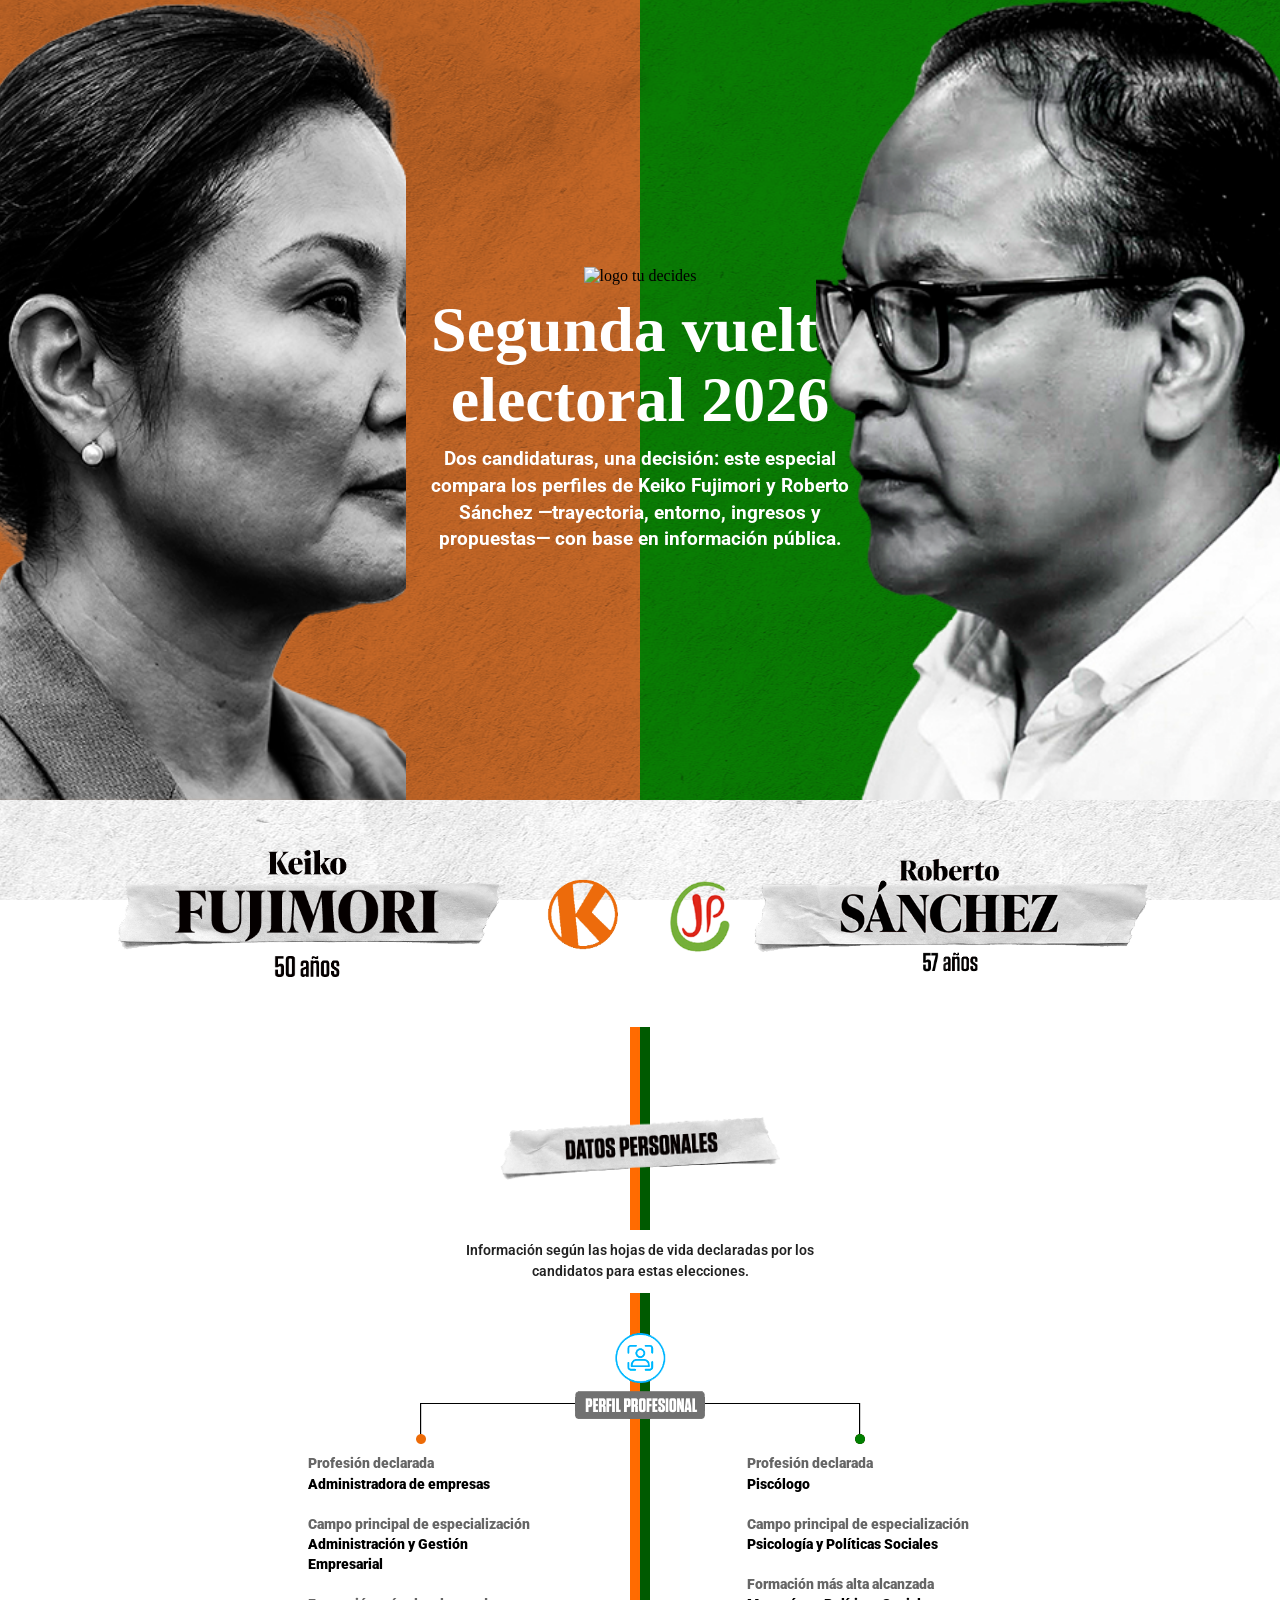
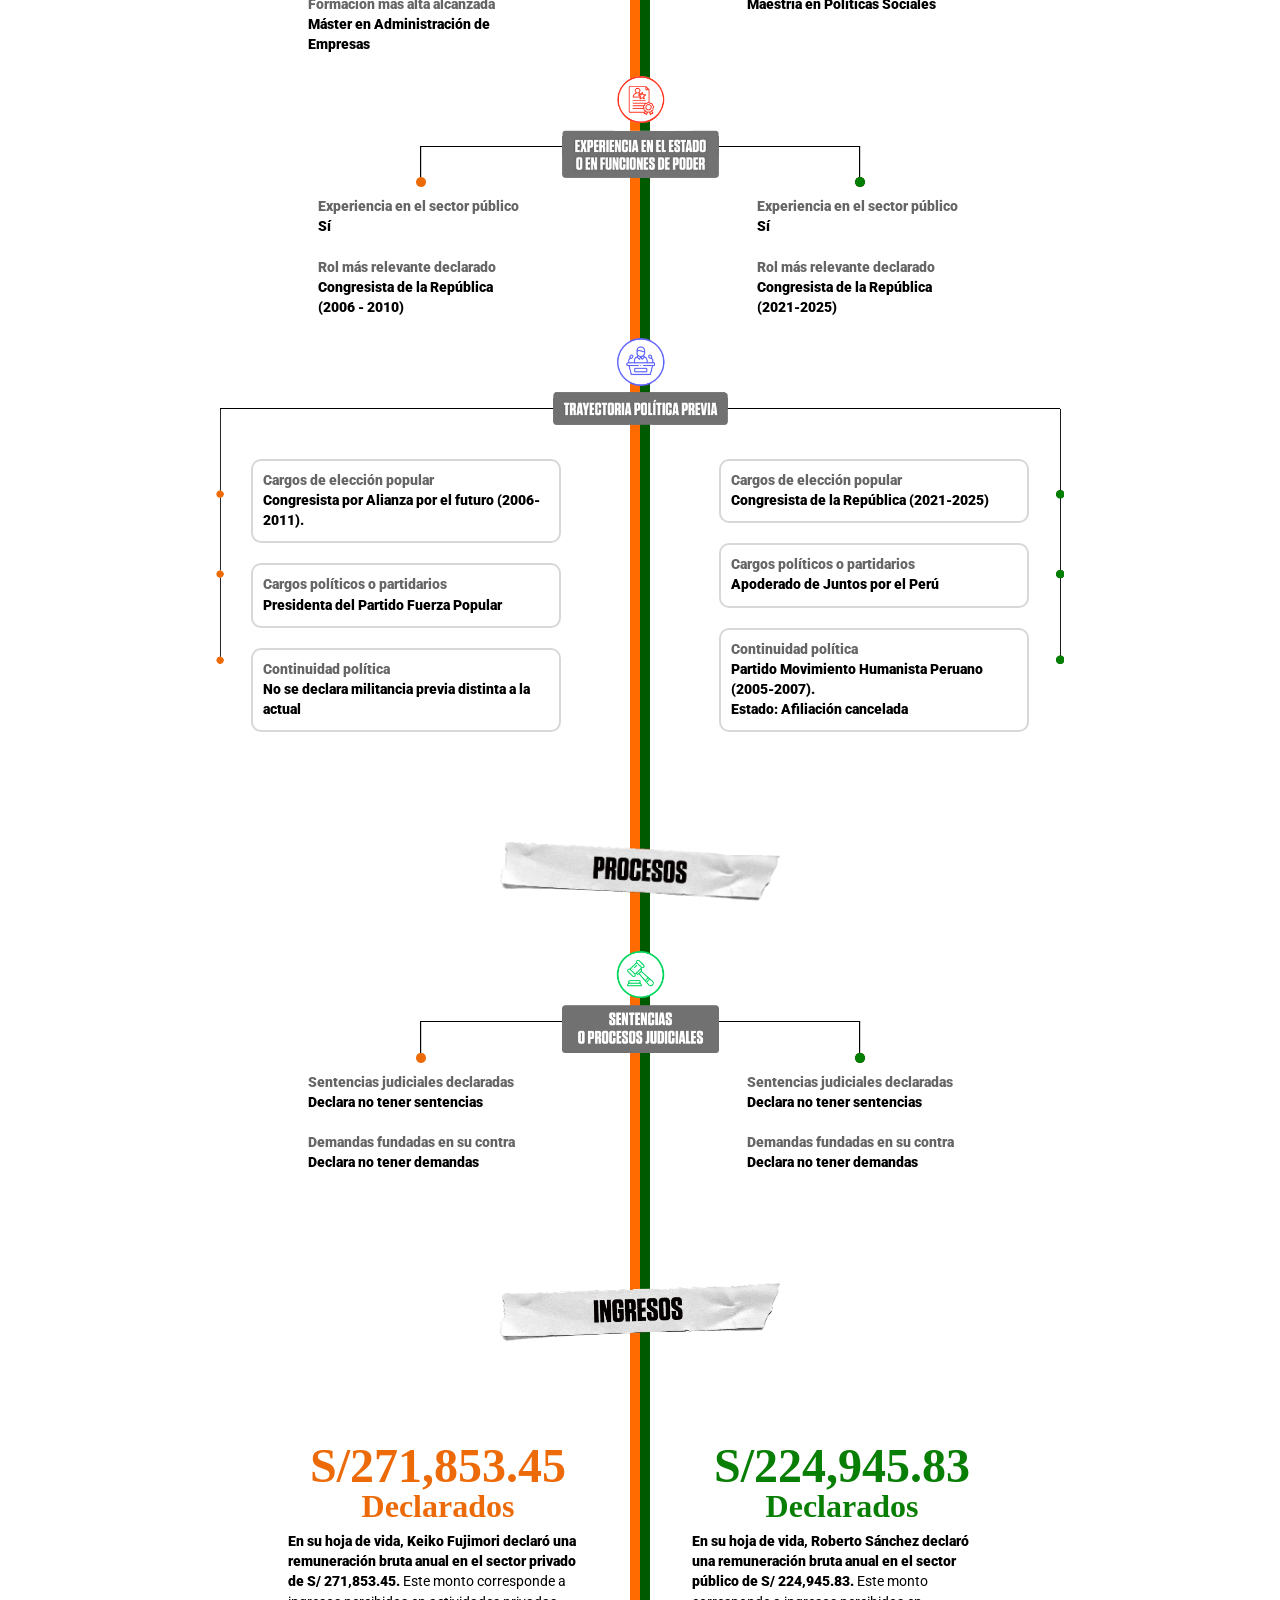
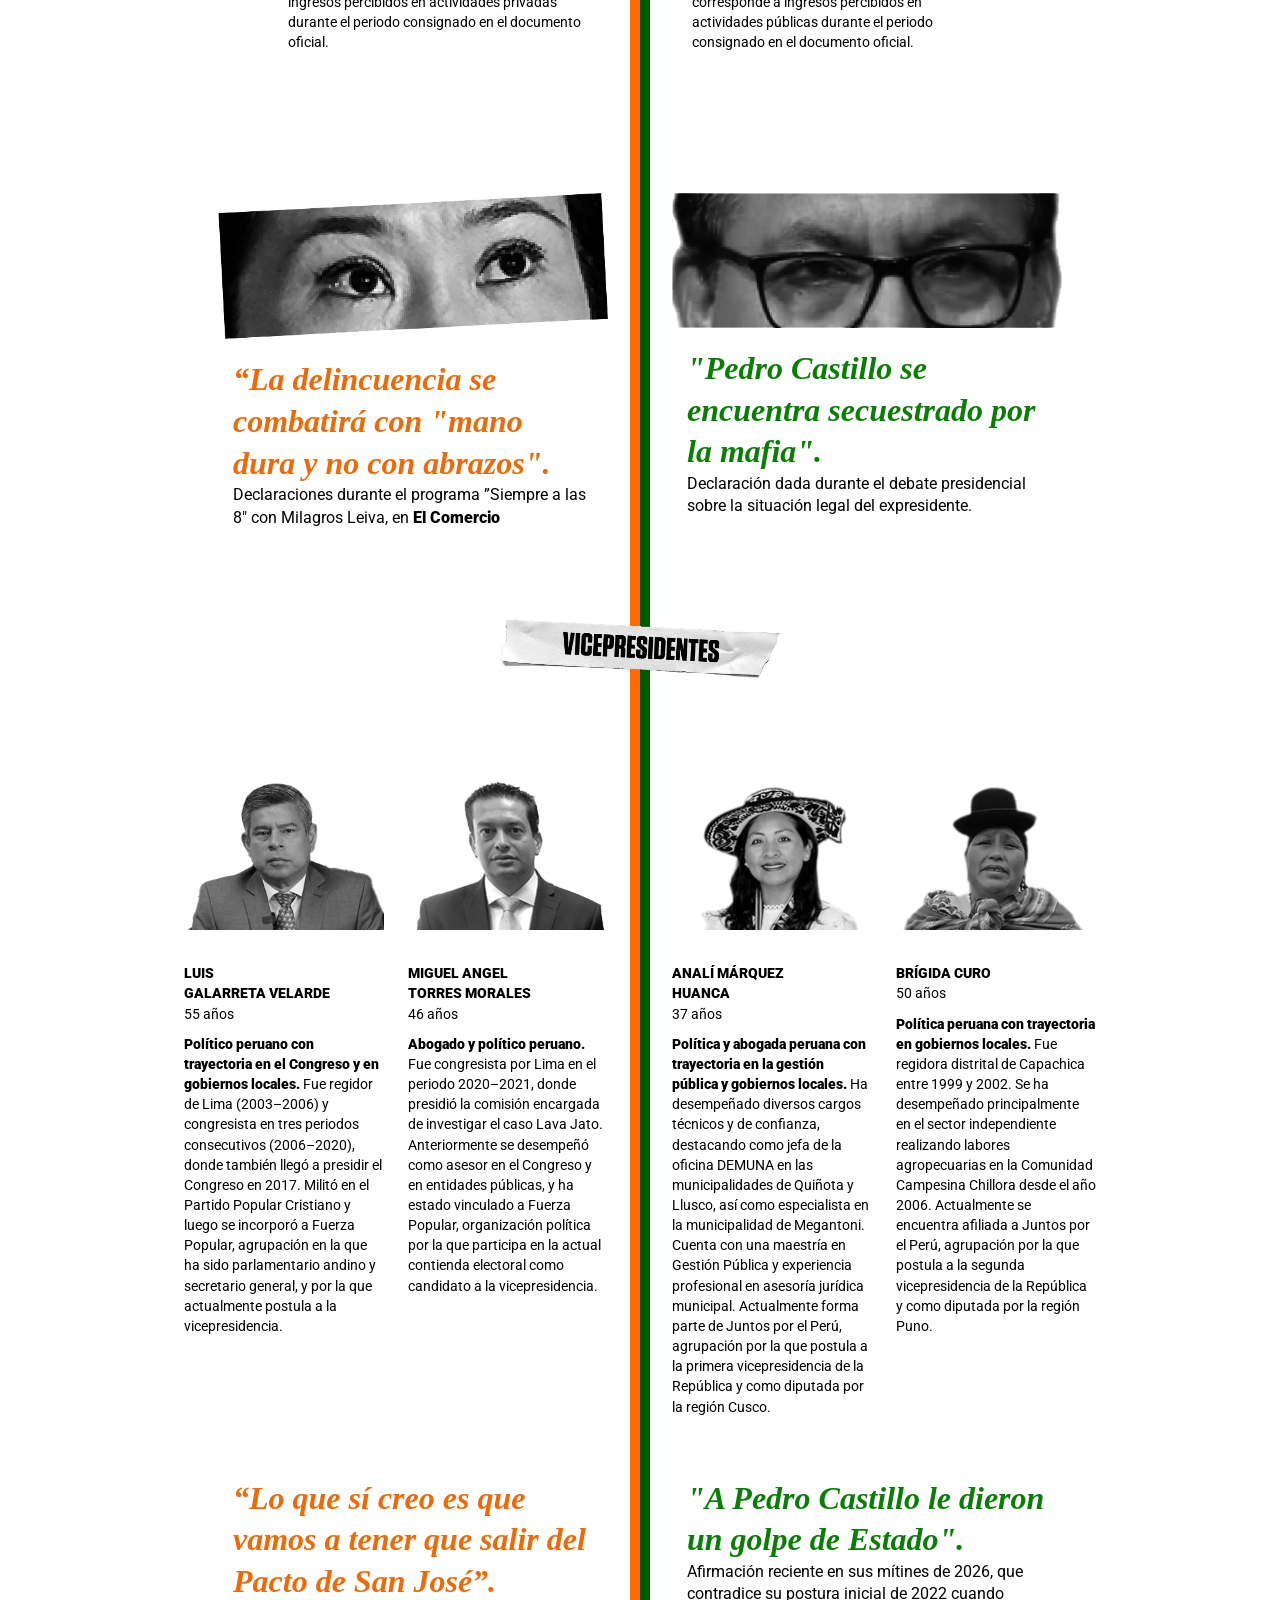
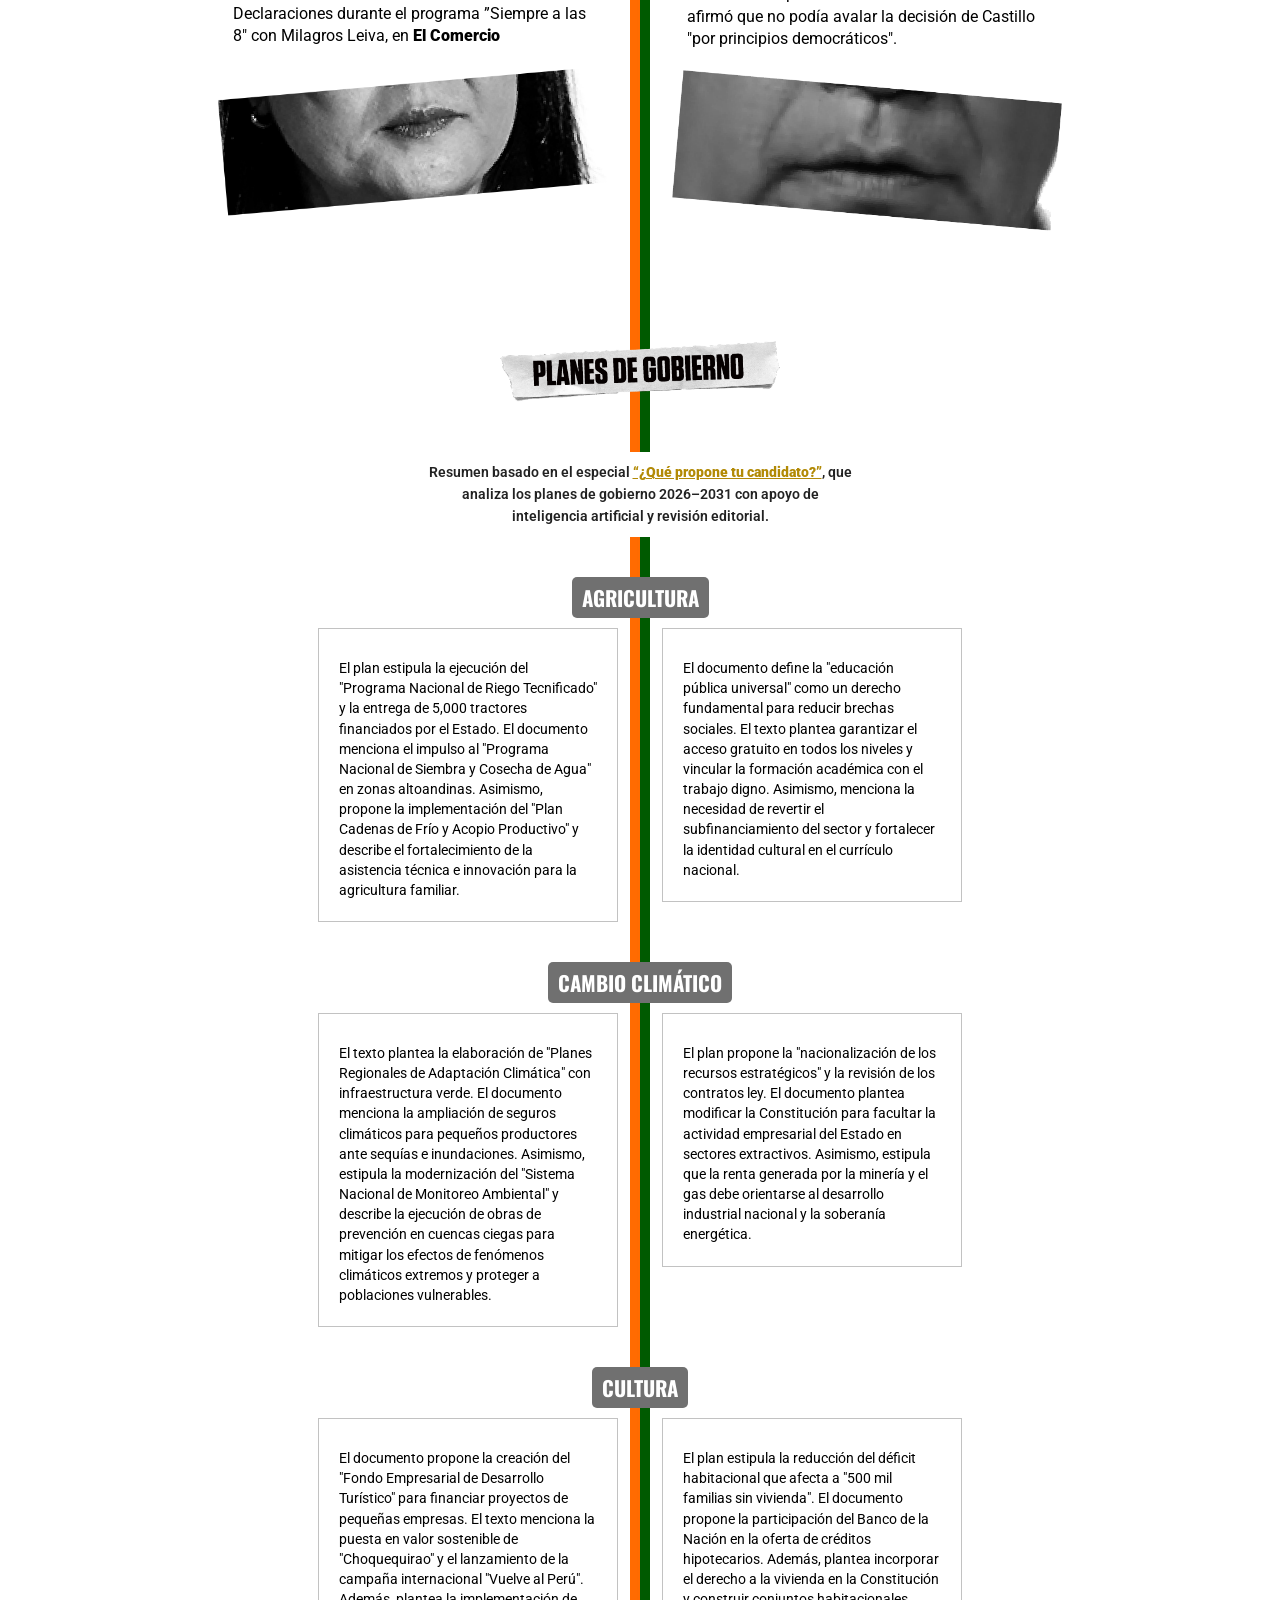
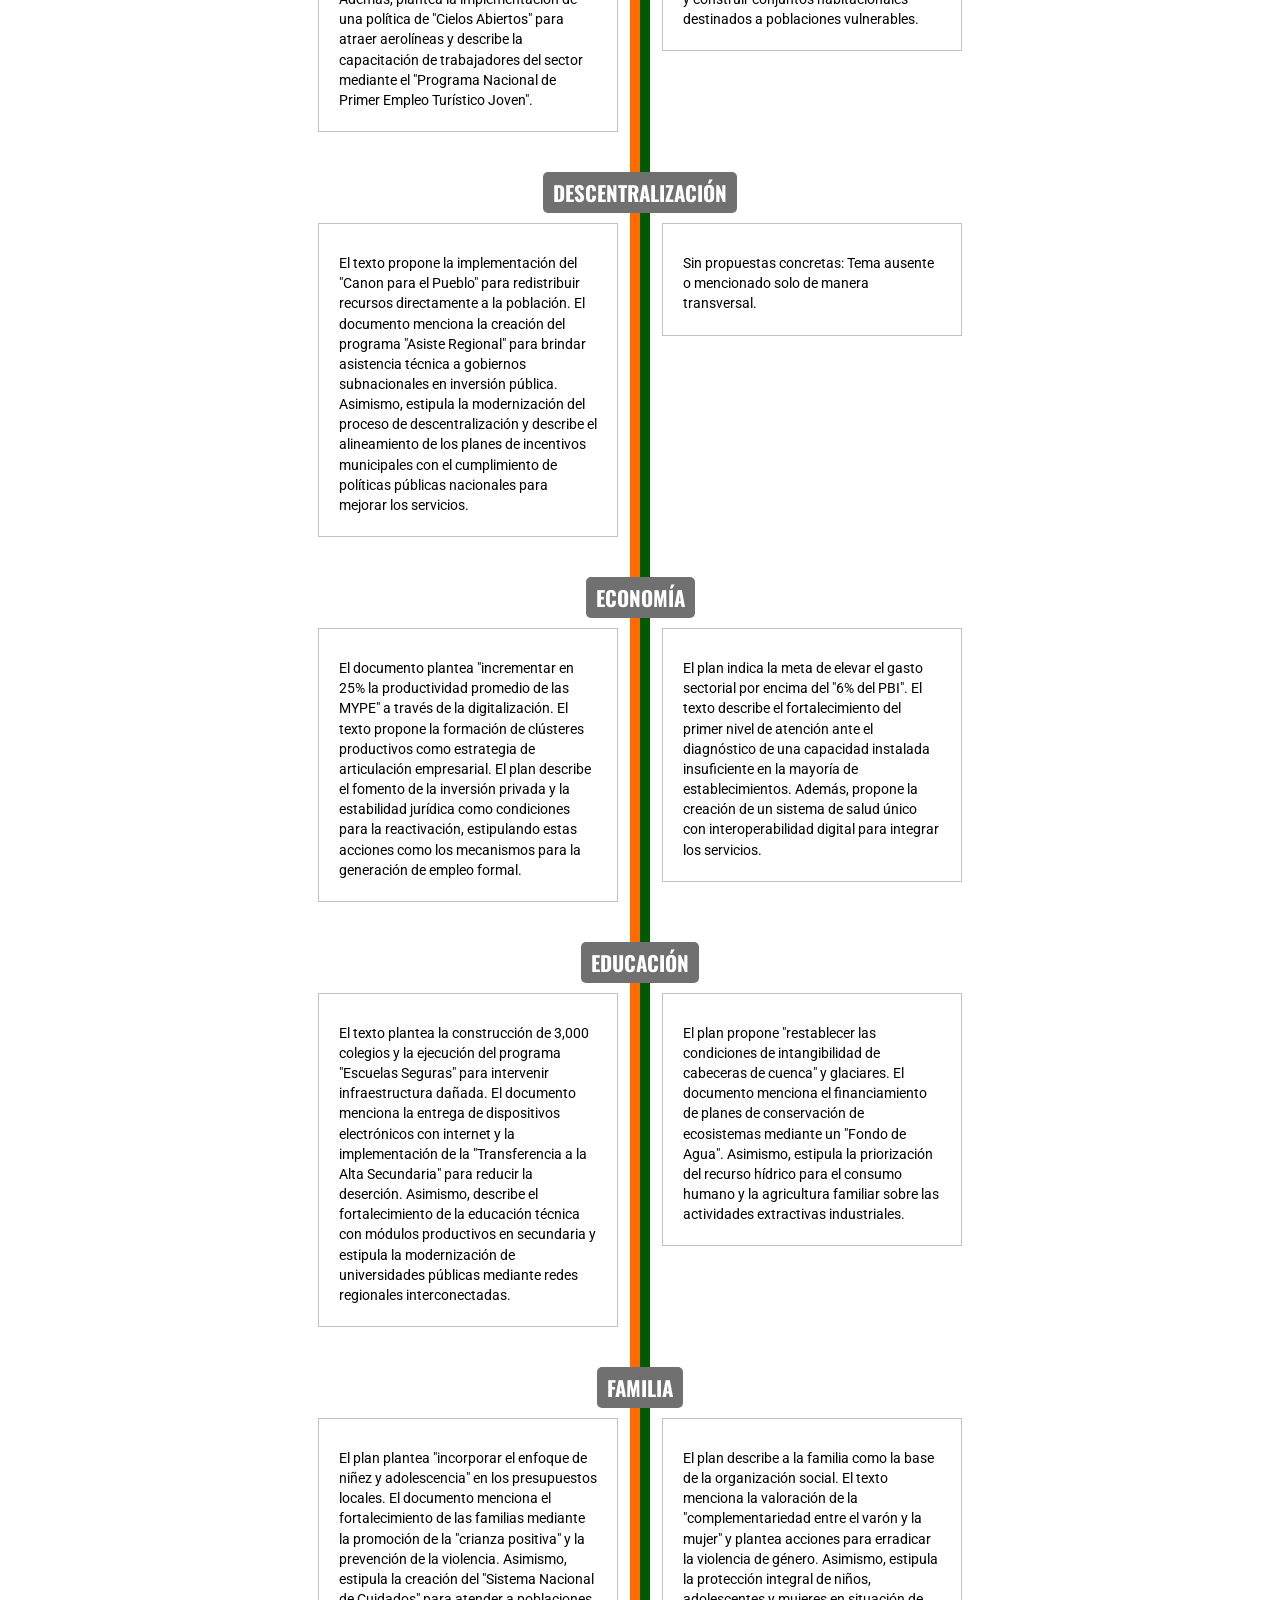
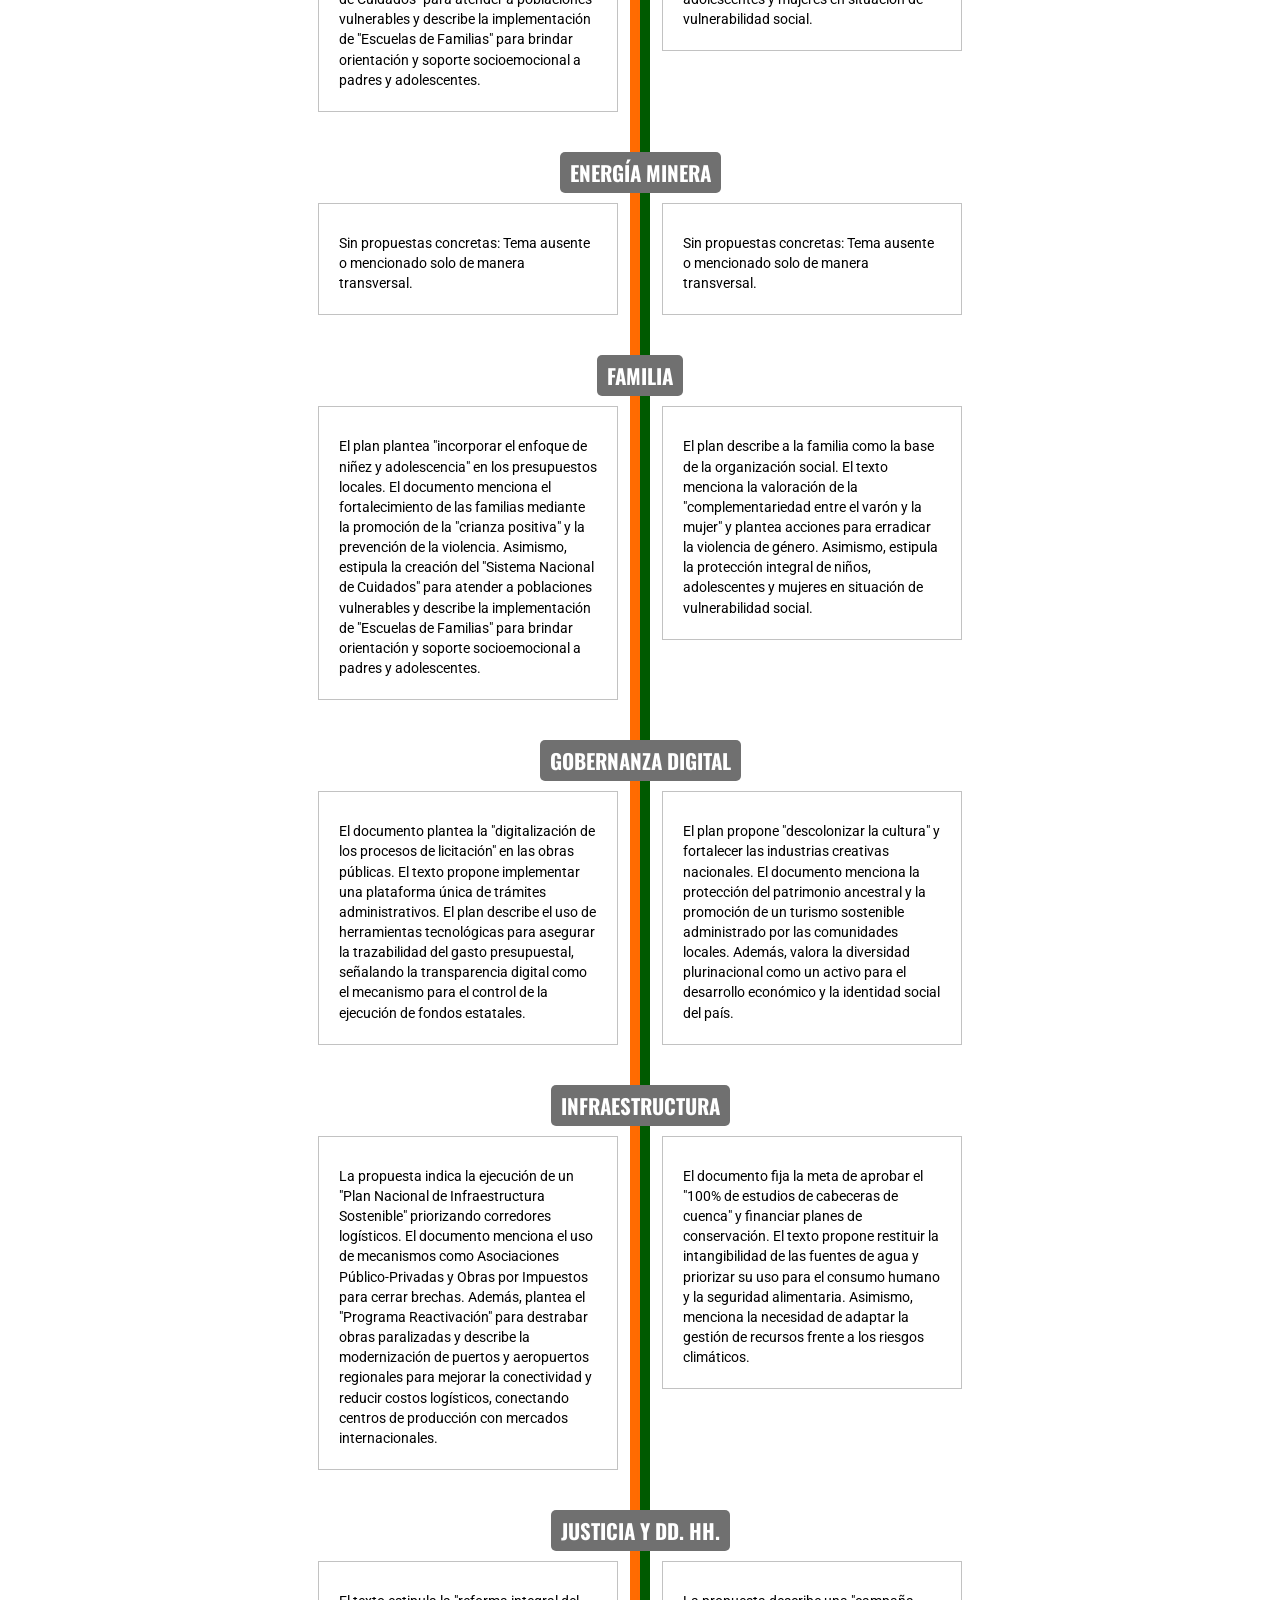
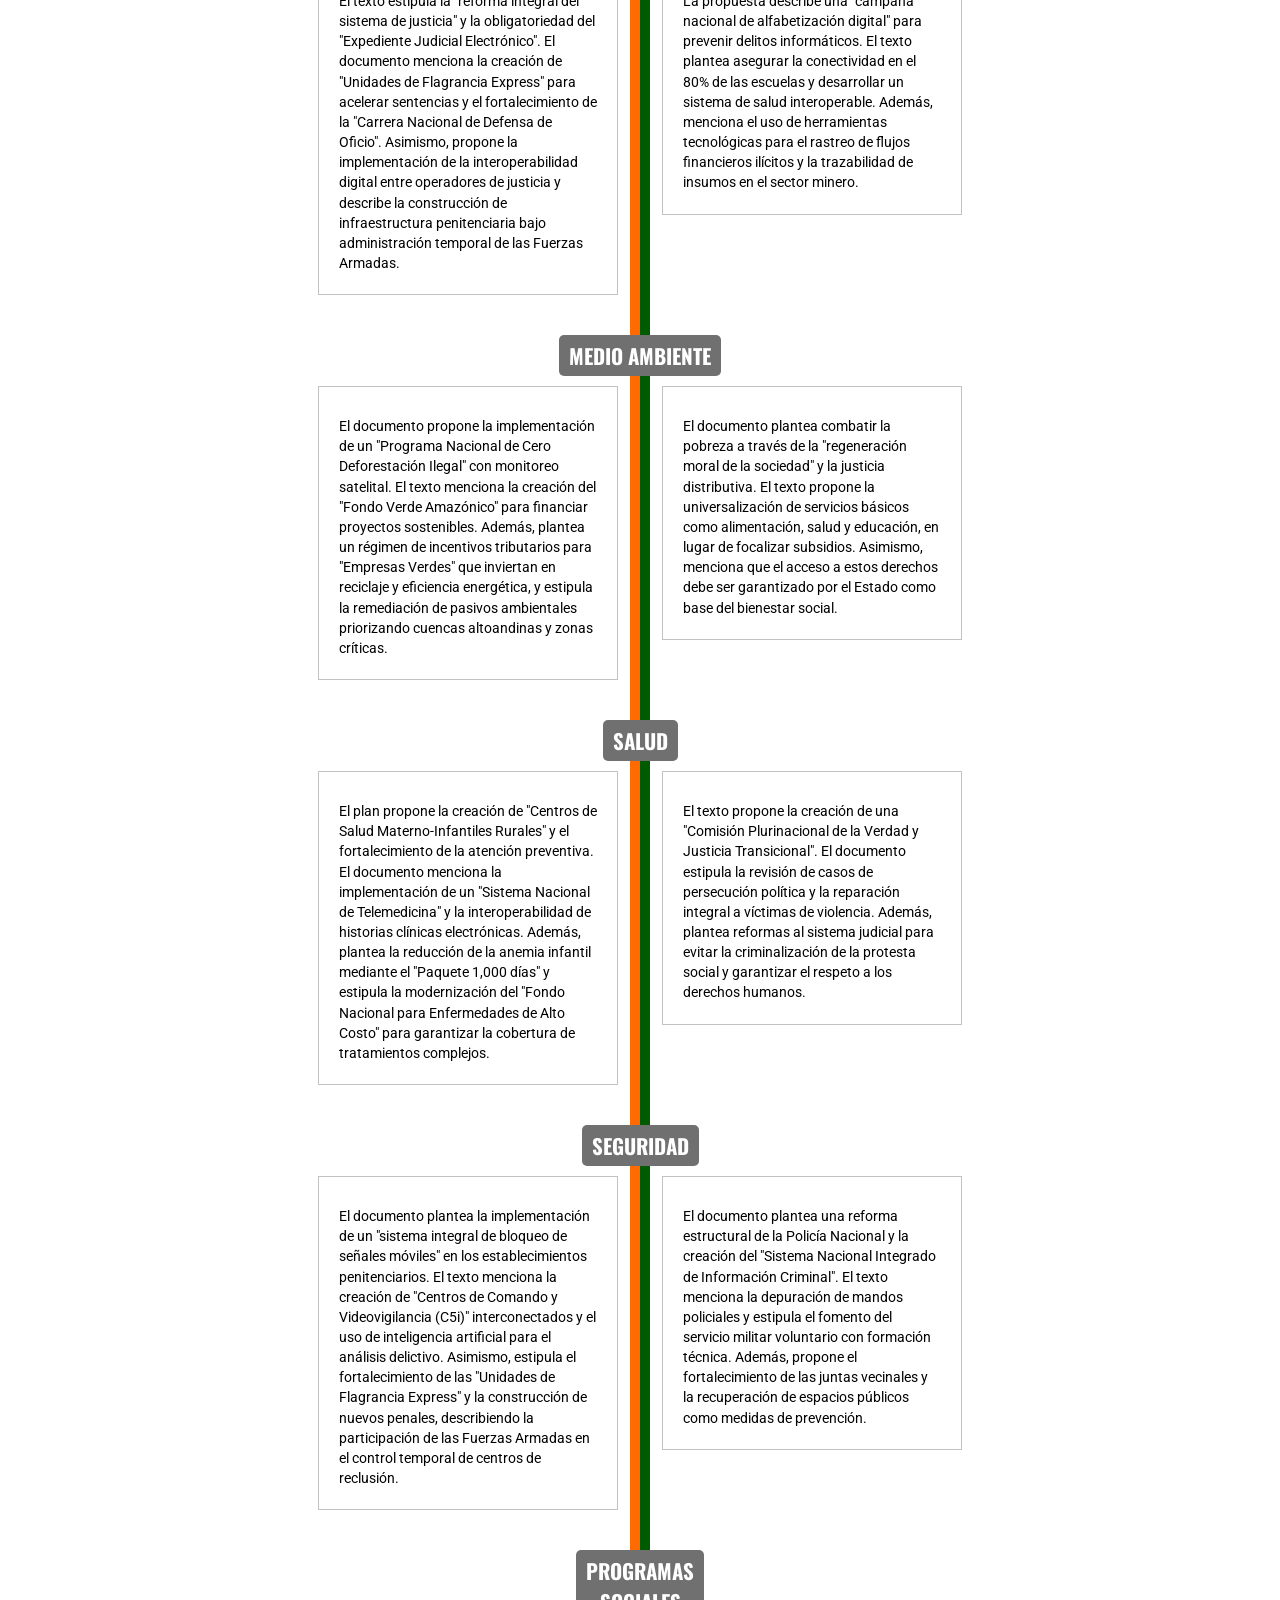
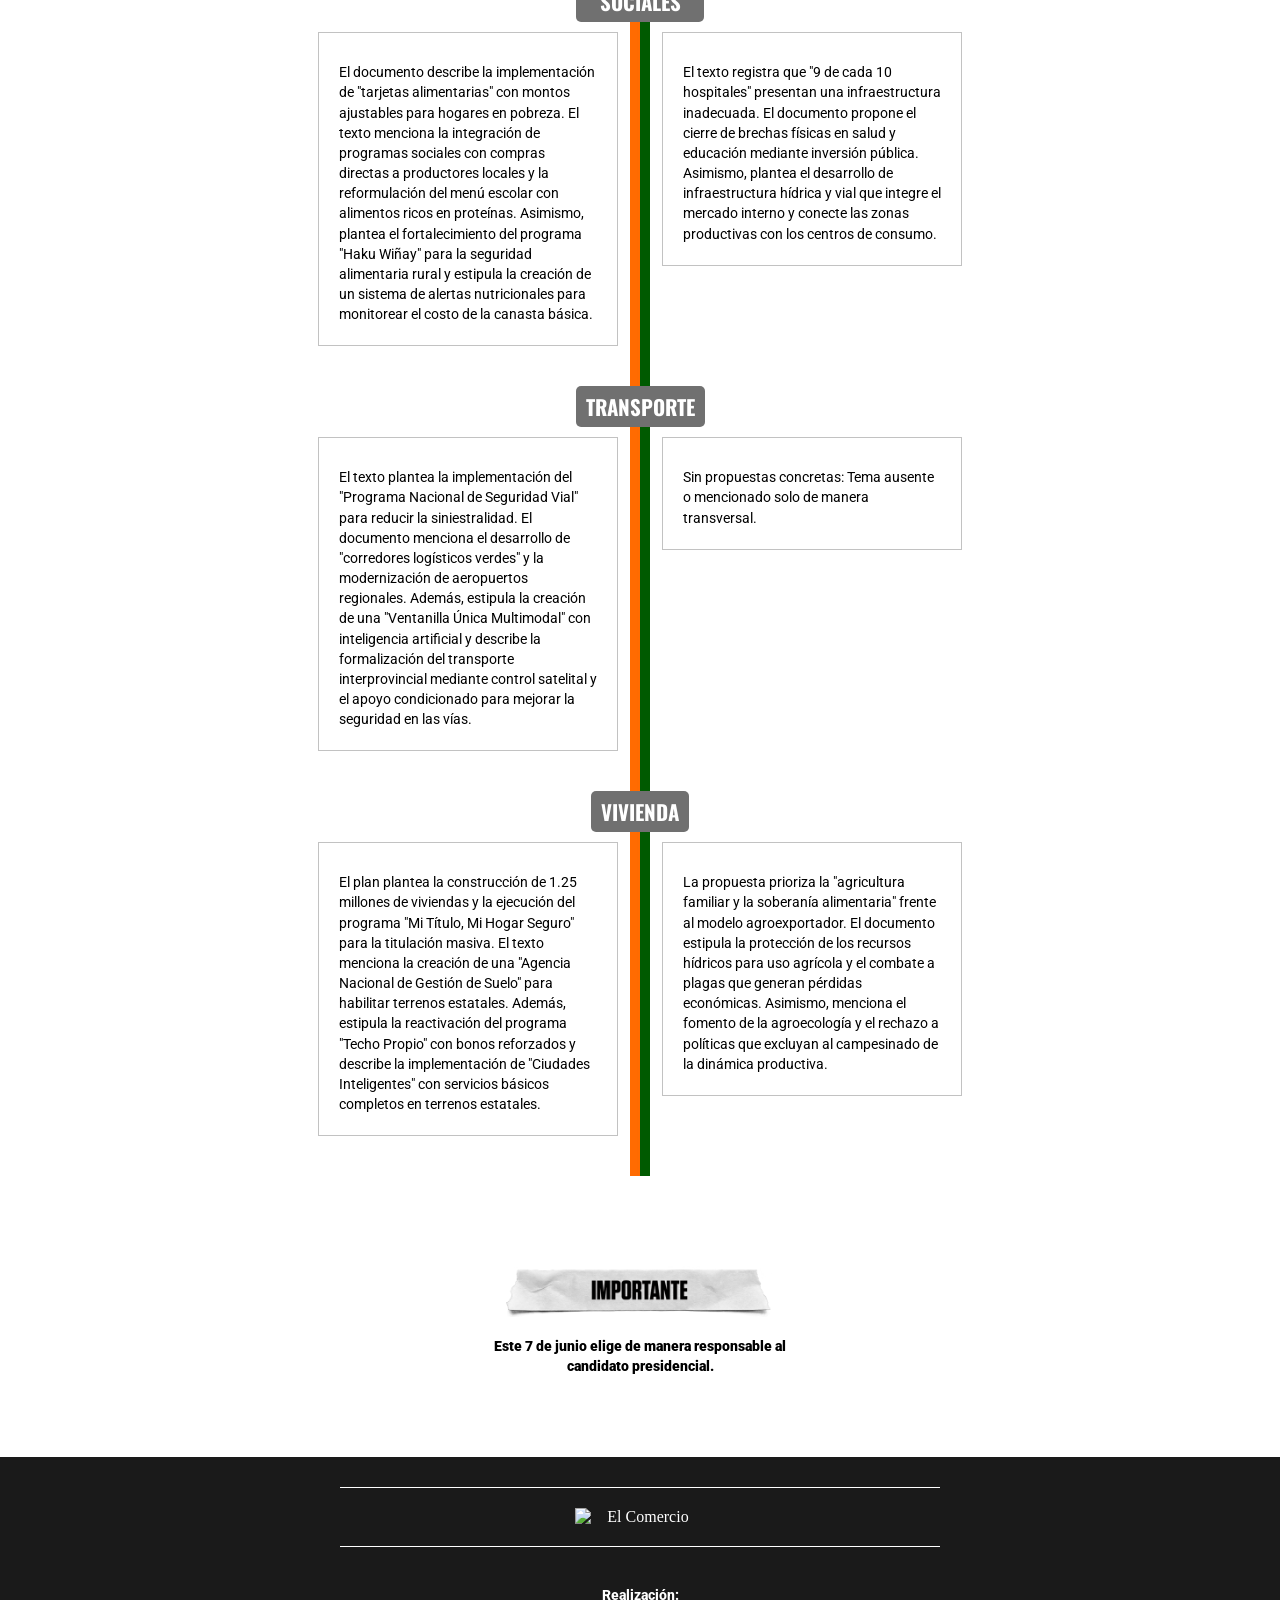
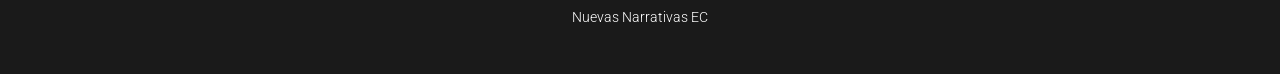
==== commit df4d1c84: "update titulos" ====
--- a/index-sanchez.html
+++ b/index-sanchez.html
@@ -202,7 +202,7 @@
 
     <div class="box-timeline">
         <div class="bg-timeline"></div>
-        <img src="https://nuevasnarrativasec.github.io/versus-electoral-2026/img/bg-titulo-datos.png" alt="" width="100%" class="bg-titulo">
+        <img src="https://nuevasnarrativasec.github.io/versus-electoral-2026/img/bg-titulo-datos.png?v2" alt="" width="100%" class="bg-titulo">
 
         <p class="explicacion">
             Información según las hojas de vida declaradas por los candidatos para estas elecciones.
@@ -312,7 +312,7 @@
             <img src="https://nuevasnarrativasec.github.io/versus-electoral-2026/img/bg-sub-sentencias.png" alt="" width="100%" style="max-width: 133px;" class="bg-sub-sentencias">
             <span class="linea-izq"></span>
             <span class="linea-der"></span>
-            <div class="box-info-izq">
+            <div class="box-info-izq info-top">
                 <img src="https://nuevasnarrativasec.github.io/versus-electoral-2026/img/bg-linea-dato.png" alt="" width="100%" class="bg-linea-dato">               
                 <p class="margin">
                     <span>Sentencias judiciales declaradas</span>
@@ -323,7 +323,7 @@
                     <strong>Declara no tener demandas</strong>
                 </p>
             </div>
-            <div class="box-info-der">
+            <div class="box-info-der info-top">
                 <img src="https://nuevasnarrativasec.github.io/versus-electoral-2026/img/bg-linea-dato-sanchez.png" alt="" width="100%" class="bg-linea-dato">
                 <p class="margin">
                     <span>Sentencias judiciales declaradas</span>
@@ -945,7 +945,7 @@
 
     </div>
 
-    <img src="https://nuevasnarrativasec.github.io/versus-electoral-2026/img/bg-titulo-importante.png" alt="" width="100%" class="bg-titulo bg-titulo-cierre">
+    <img src="https://nuevasnarrativasec.github.io/versus-electoral-2026/img/bg-titulo-importante.png?v2" alt="" width="100%" class="bg-titulo bg-titulo-cierre">
     <p class="cierre">
         Este 7 de junio elige de manera responsable al candidato presidencial.
     </p>
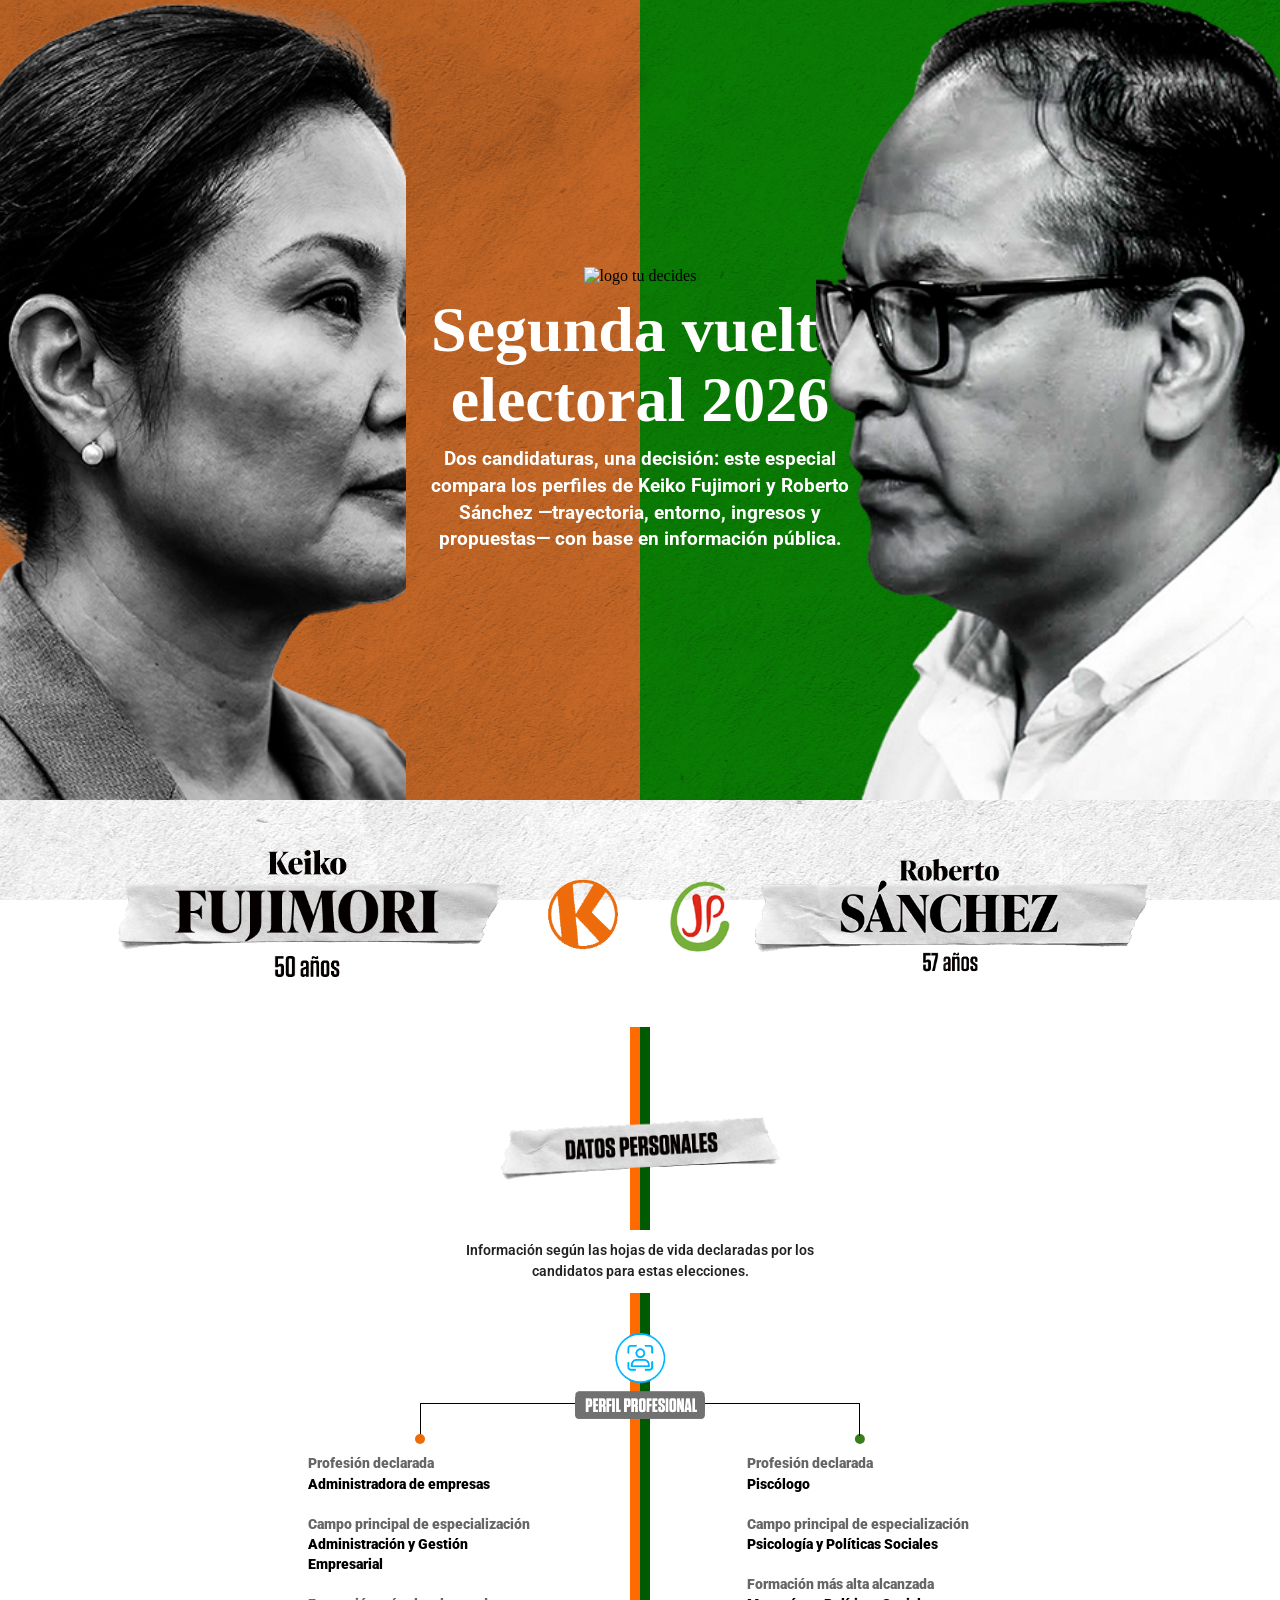
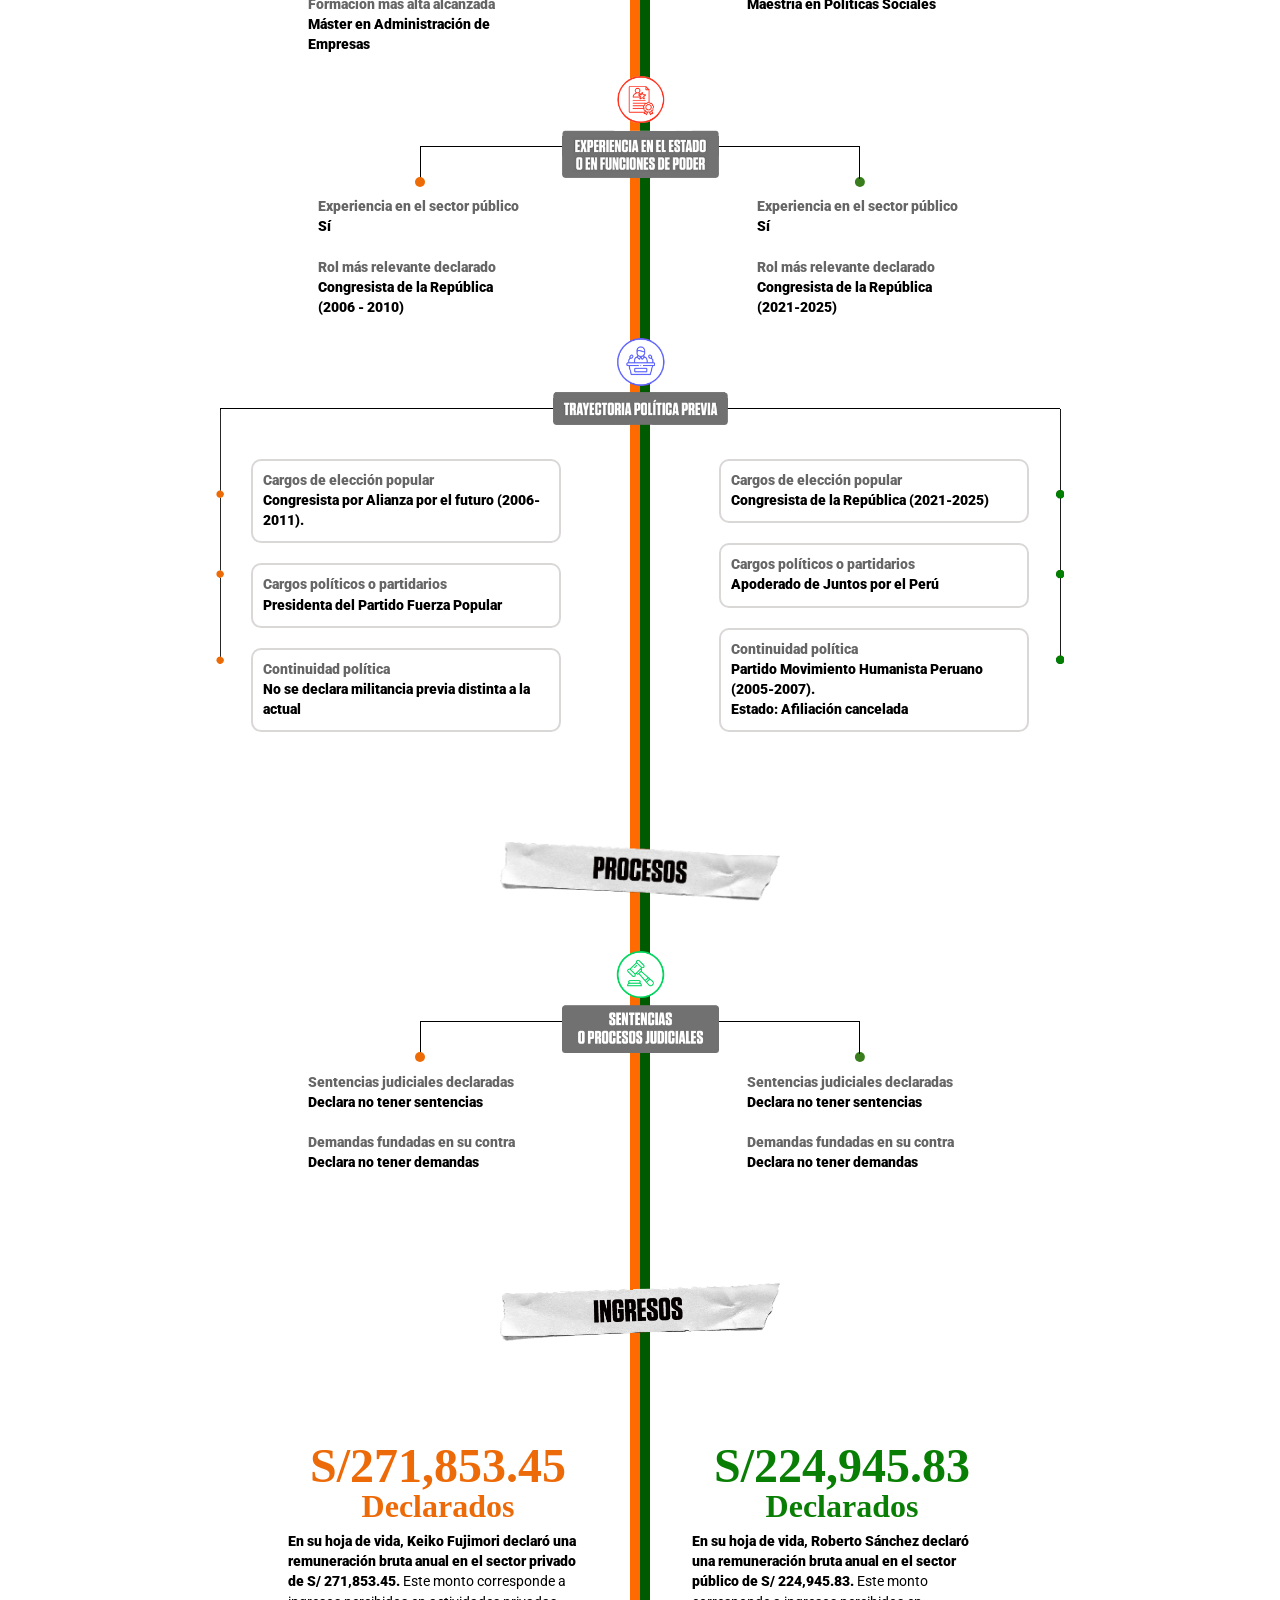
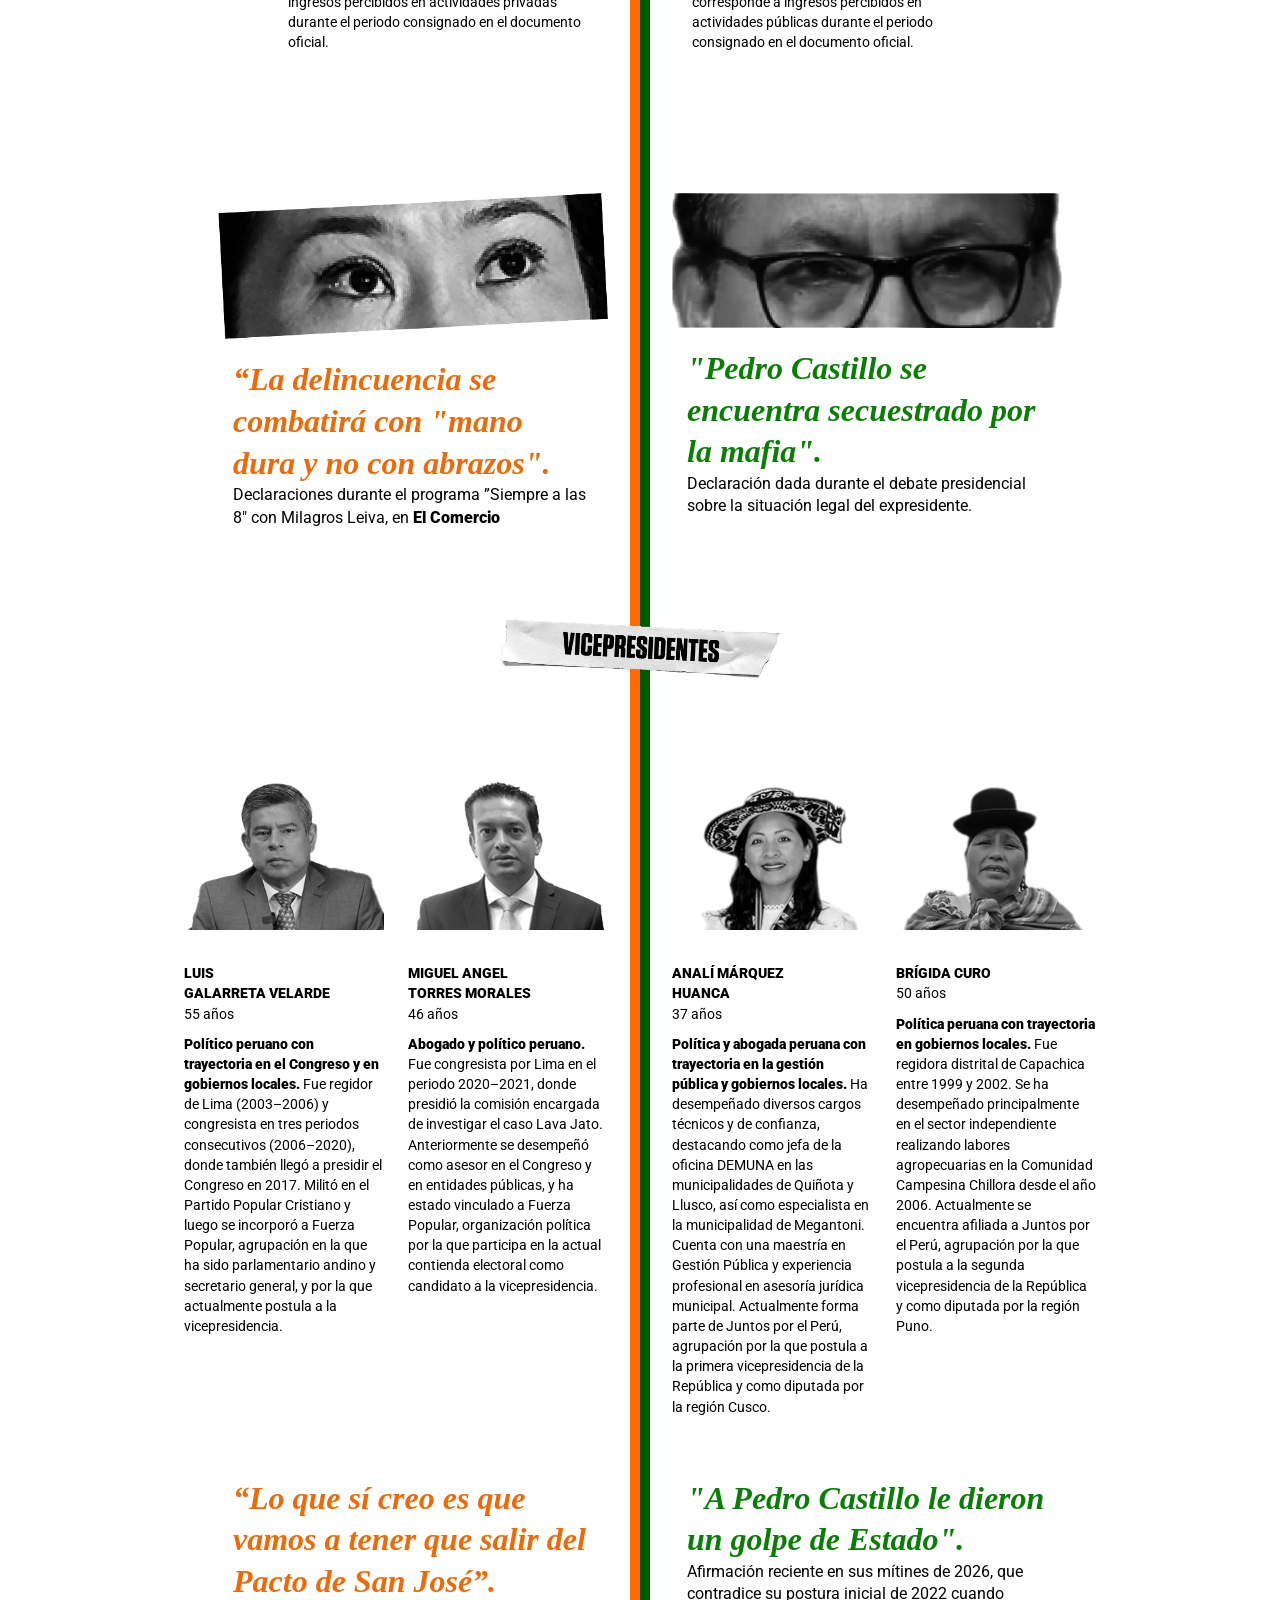
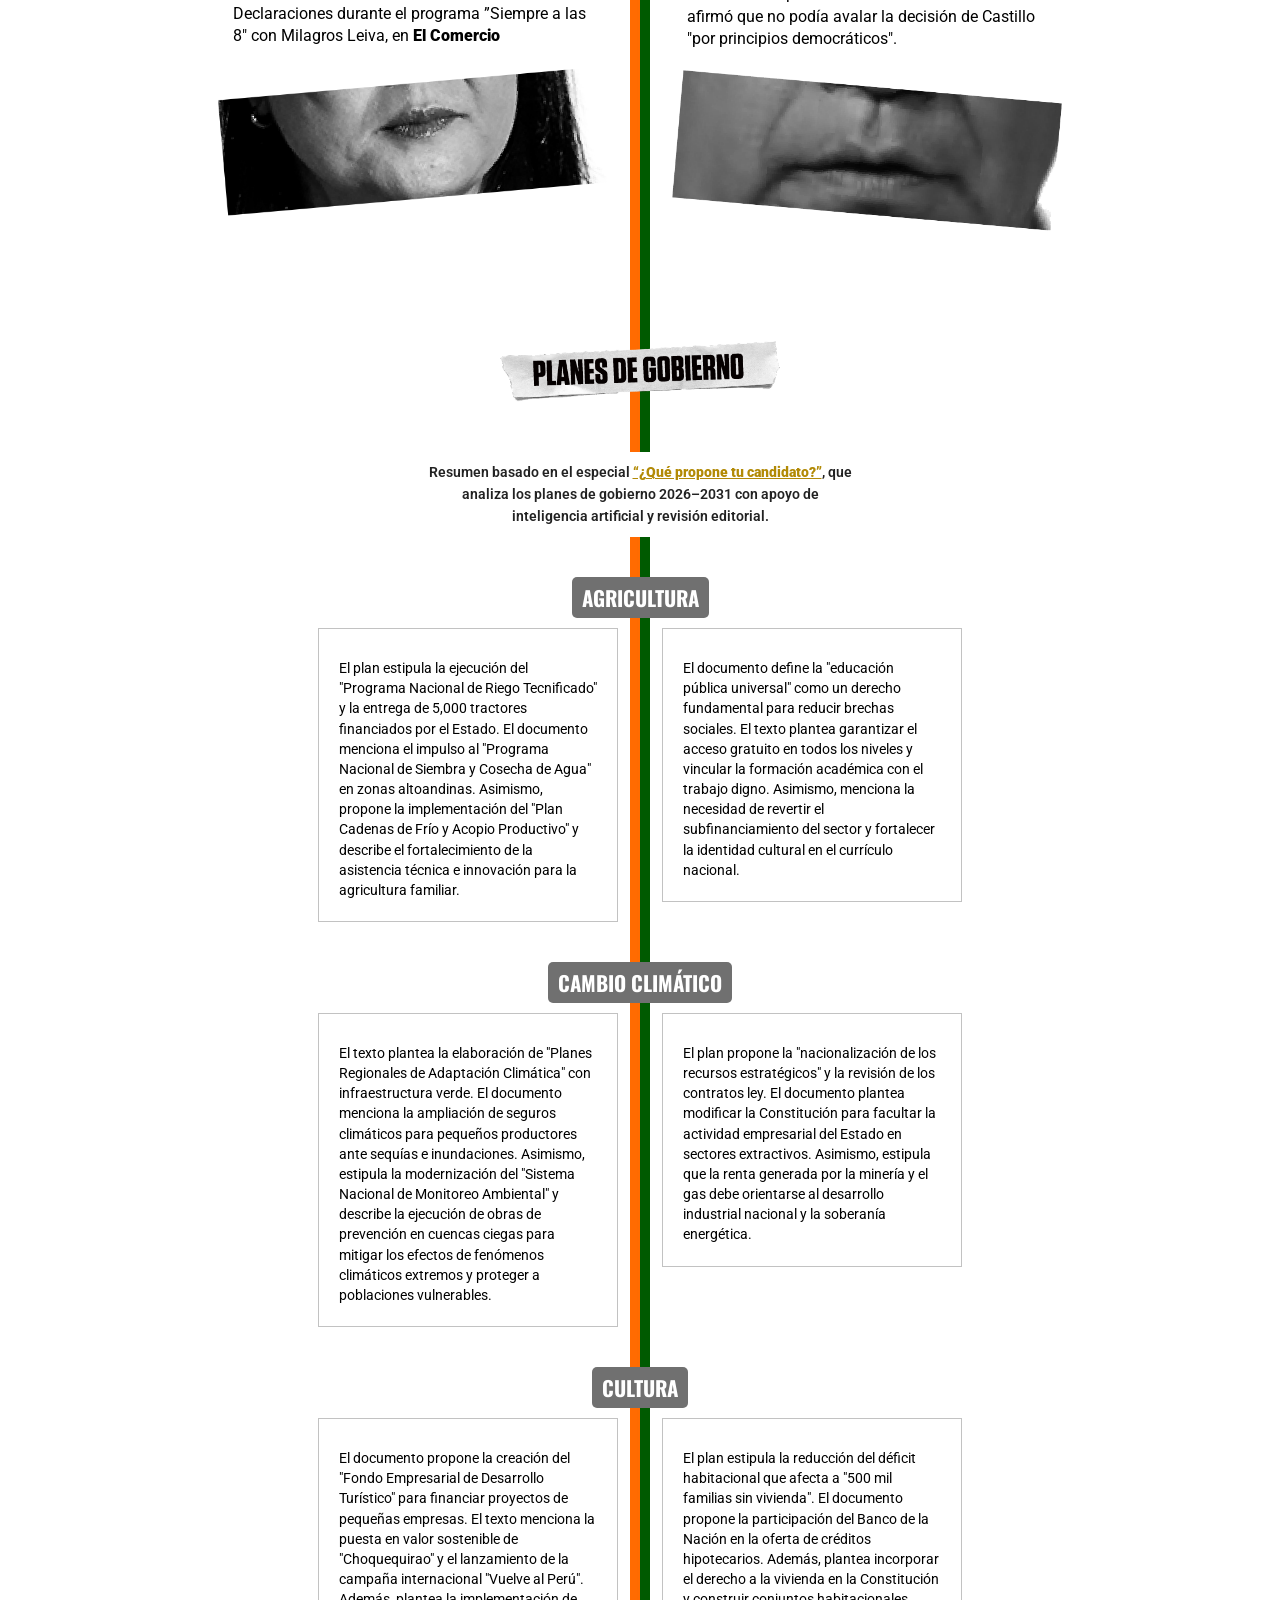
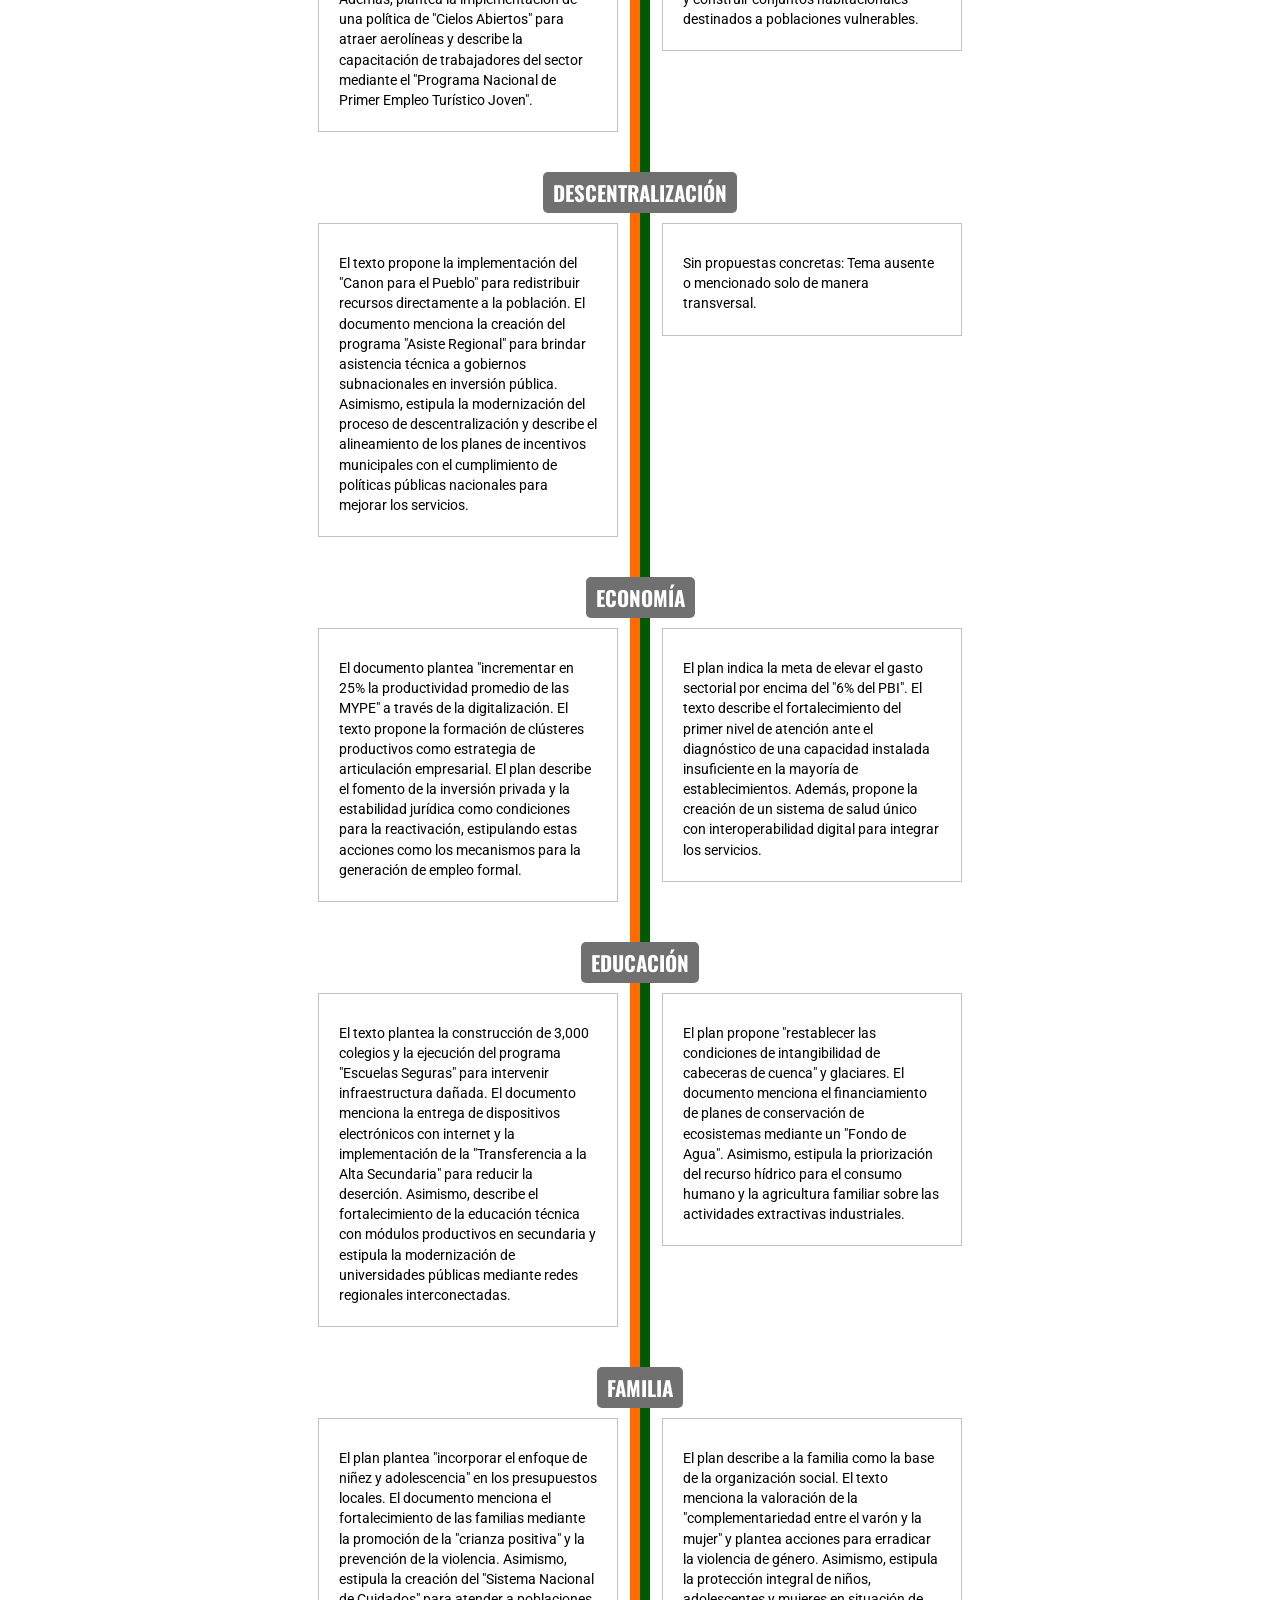
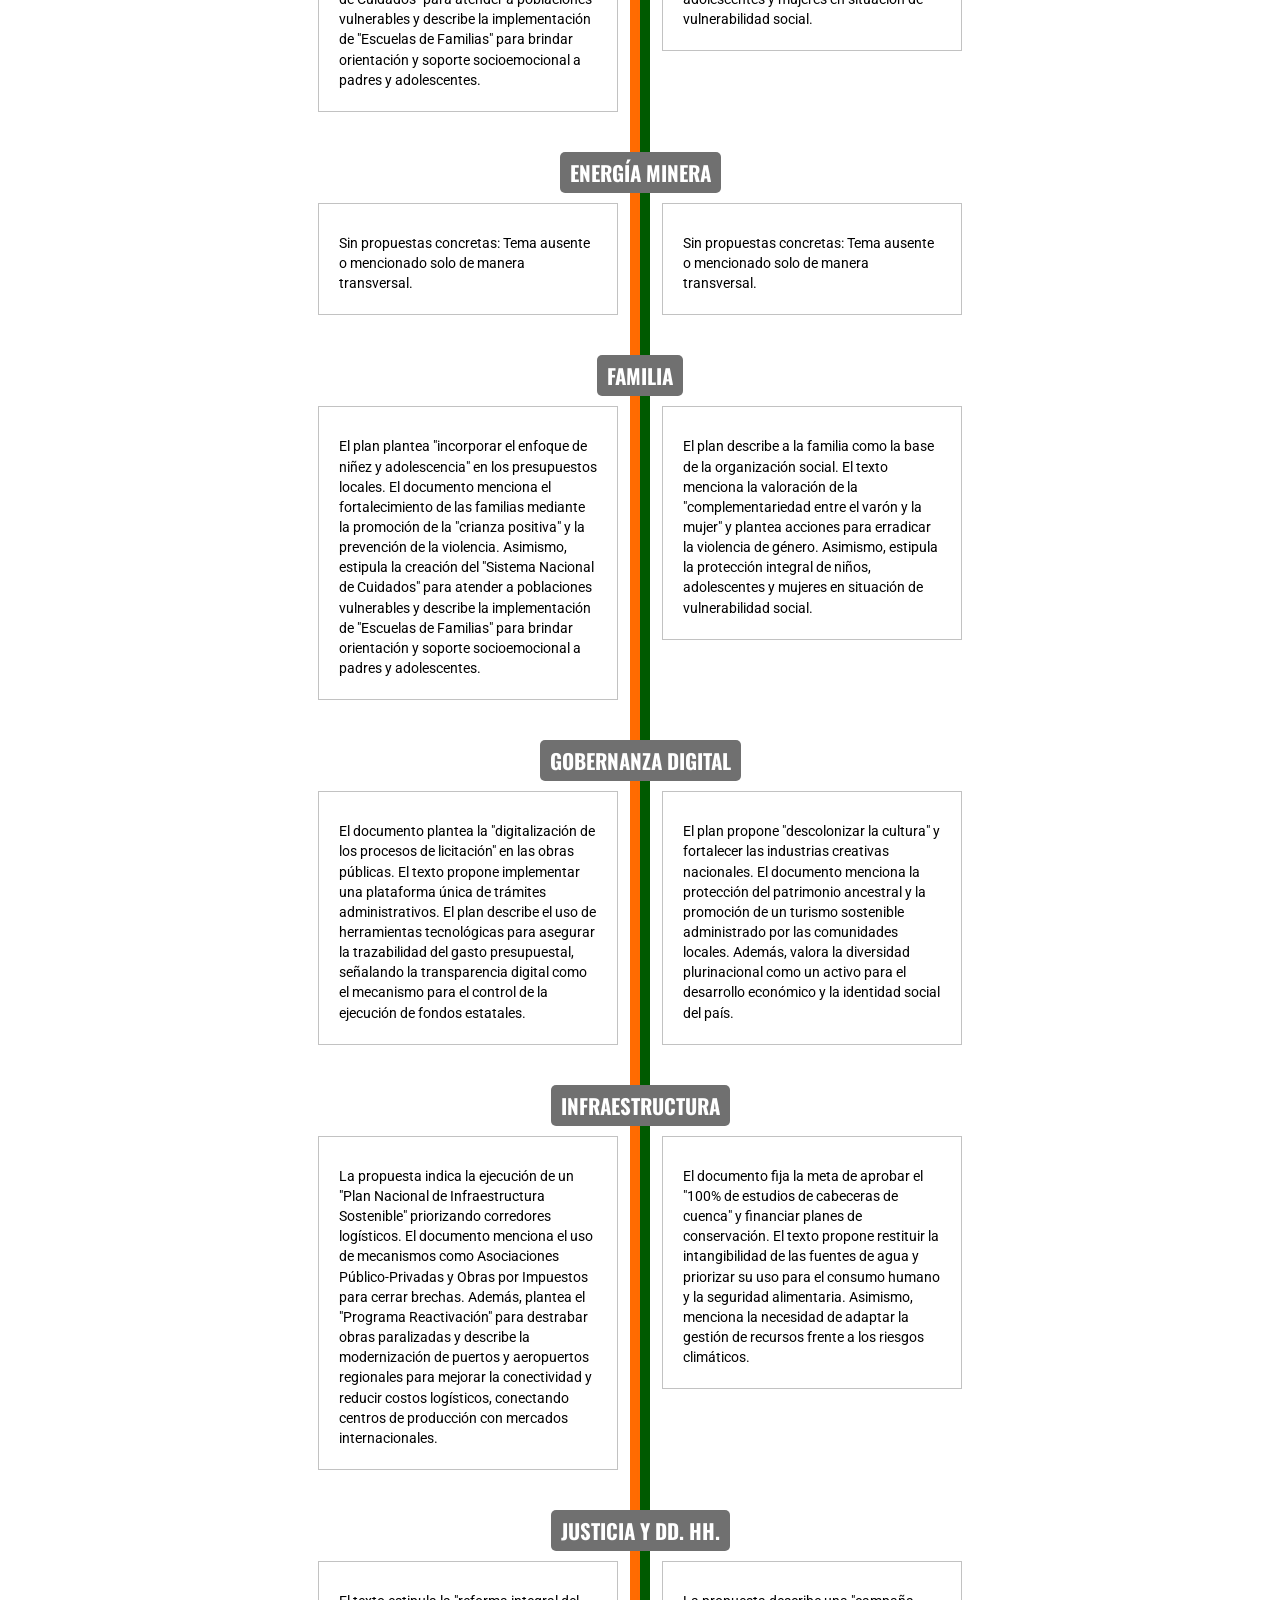
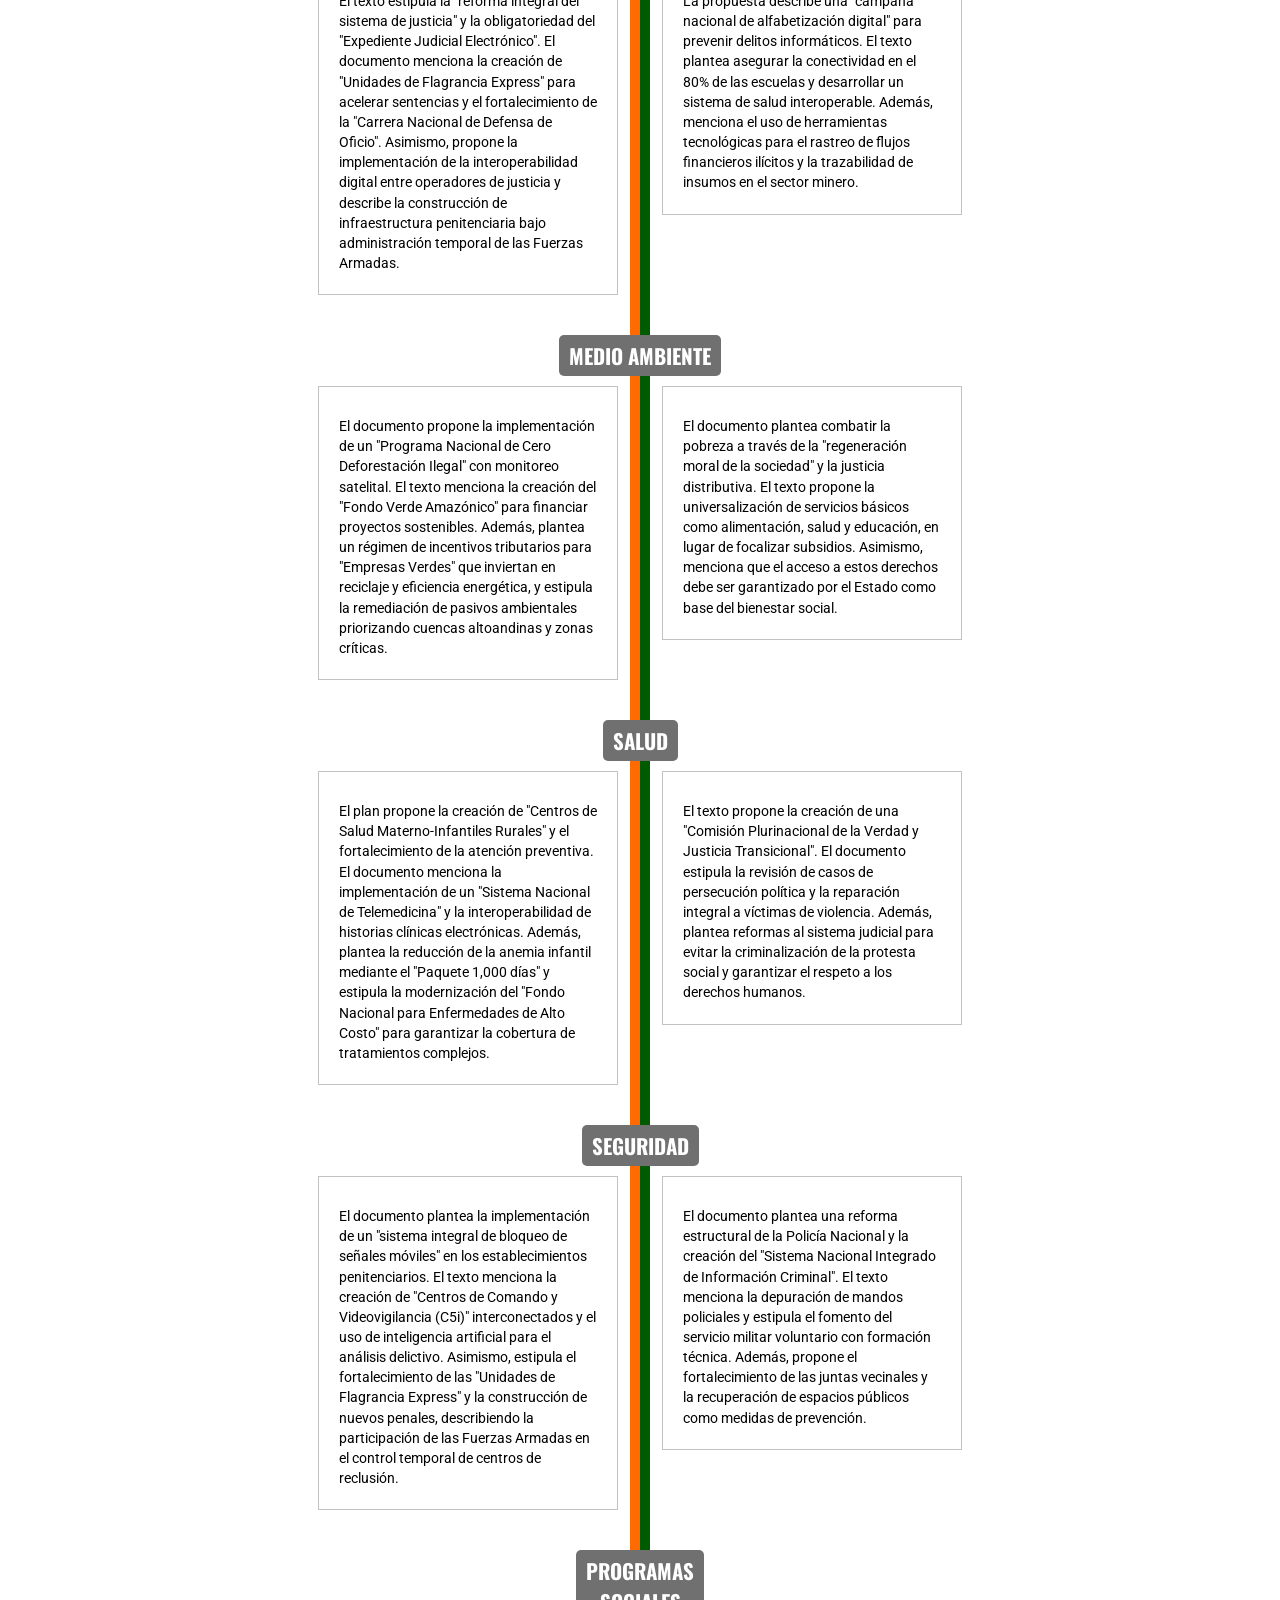
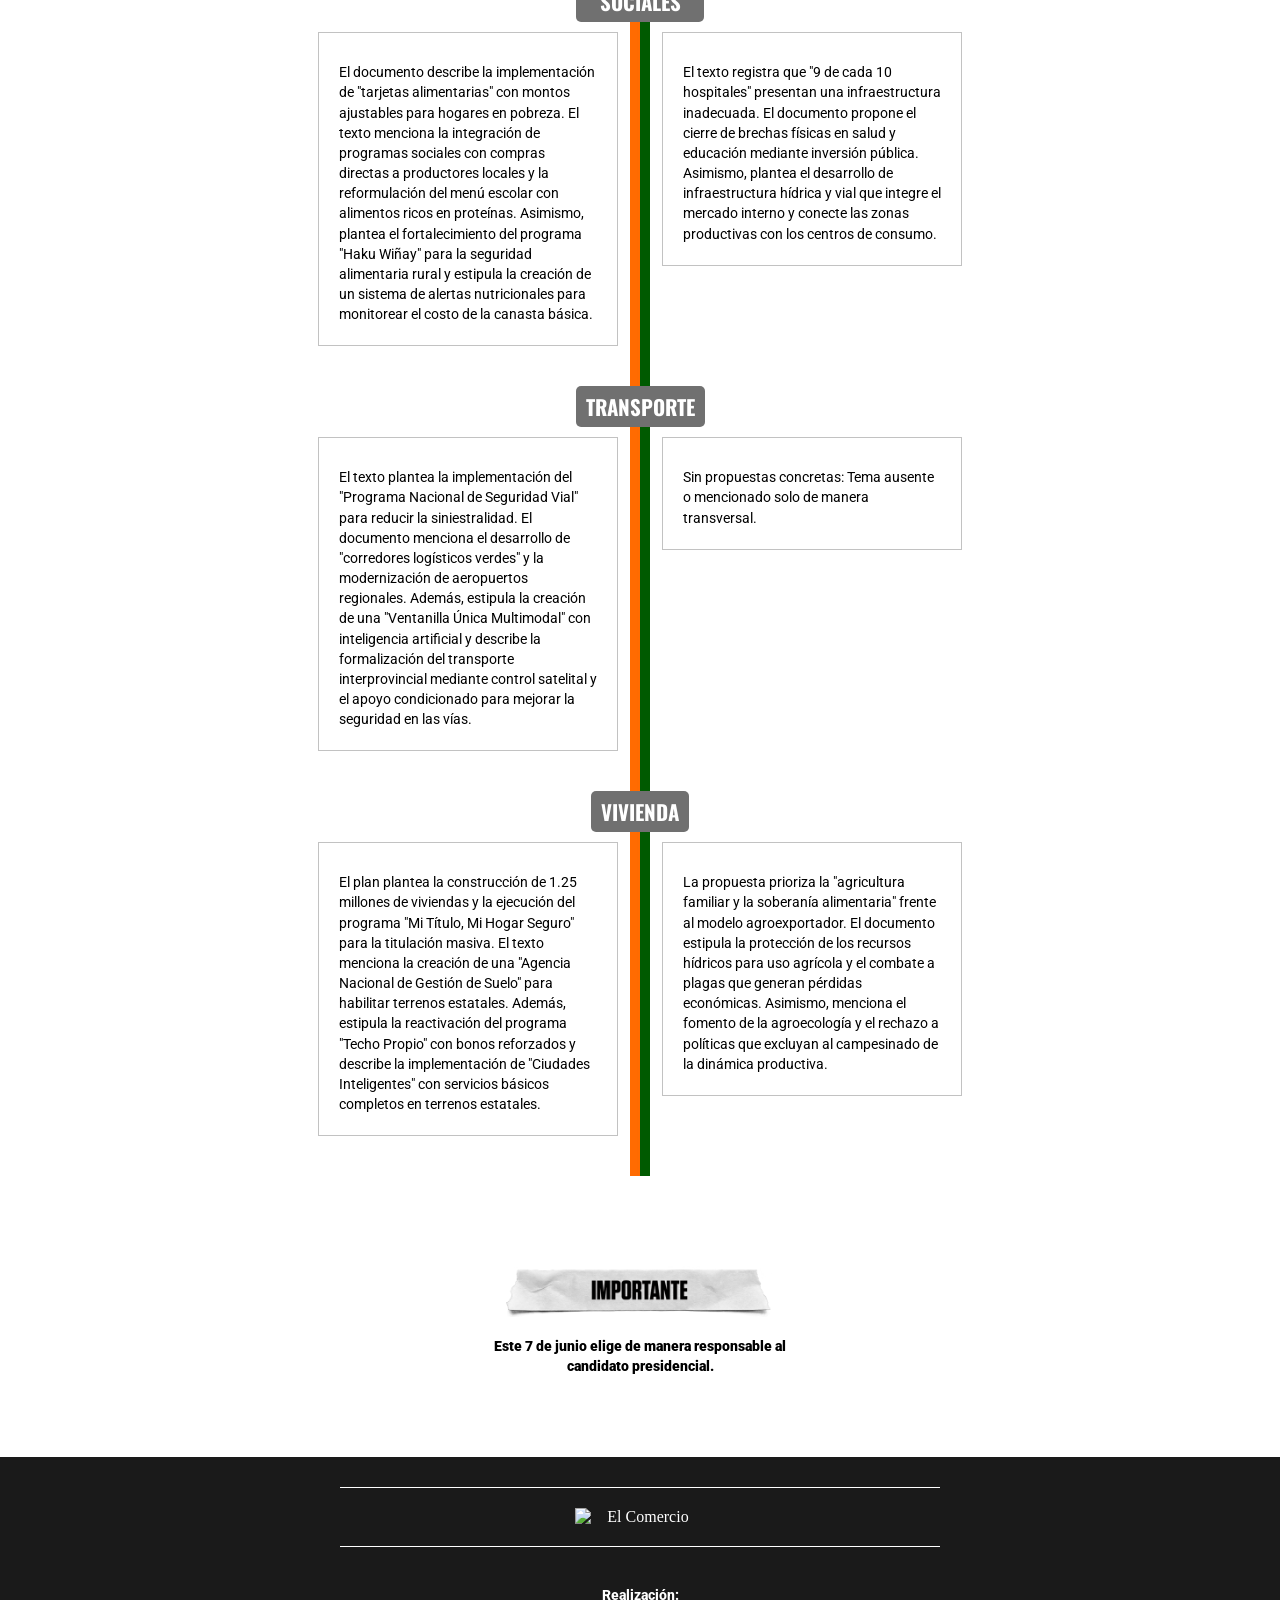
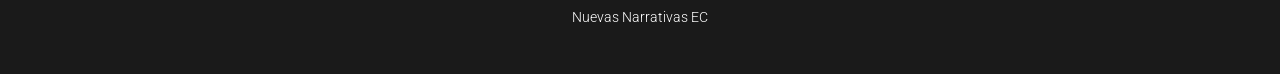
==== commit edb3348d: "update lineas" ====
--- a/index-sanchez.html
+++ b/index-sanchez.html
@@ -5,7 +5,7 @@
     <meta name="viewport" content="width=device-width, initial-scale=1.0">
     <title>Versus electoral 2026 | El Comercio</title>
 
-    <link rel="stylesheet" href="./css/style.css?v16">
+    <link rel="stylesheet" href="./css/style.css?v17">
 
     <link rel="preconnect" href="https://fonts.googleapis.com">
     <link rel="preconnect" href="https://fonts.gstatic.com" crossorigin>
@@ -210,8 +210,8 @@
 
         <div class="box-info-timeline">
             <img src="https://nuevasnarrativasec.github.io/versus-electoral-2026/img/bg-sub-perfil.png" alt="" width="100%">
-            <span class="linea-izq"></span>
-            <span class="linea-der"></span>
+            <span class="linea-izq"><i></i></span>
+            <span class="linea-der"><i></i></span>
             <div class="box-info-izq">
                 <img src="https://nuevasnarrativasec.github.io/versus-electoral-2026/img/bg-linea-dato.png" alt="" width="100%" class="bg-linea-dato">
                 <p class="margin">
@@ -246,8 +246,8 @@
 
         <div class="box-info-timeline">
             <img src="./img/bg-sub-experiencia.png" alt="" width="100%" class="bg-sub-experiencia">
-            <span class="linea-izq"></span>
-            <span class="linea-der"></span>
+            <span class="linea-izq"><i></i></span>
+            <span class="linea-der"><i></i></span>
             <div class="box-info-izq info-top">
                 <img src="https://nuevasnarrativasec.github.io/versus-electoral-2026/img/bg-linea-dato.png" alt="" width="100%" class="bg-linea-dato">
                 <p class="margin-2">
@@ -274,8 +274,8 @@
 
         <div class="box-info-timeline info-doble">
             <img src="https://nuevasnarrativasec.github.io/versus-electoral-2026/img/bg-sub-trayectoria.png" alt="" width="100%" class="bg-sub-trayectoria">
-            <span class="linea-izq"></span>
-            <span class="linea-der"></span>
+            <span class="linea-izq no-before-after"></span>
+            <span class="linea-der no-before-after"></span>
             <div class="box-info-izq">             
                 <p>
                     <span>Cargos de elección popular</span>
@@ -310,8 +310,8 @@
 
         <div class="box-info-timeline">
             <img src="https://nuevasnarrativasec.github.io/versus-electoral-2026/img/bg-sub-sentencias.png" alt="" width="100%" style="max-width: 133px;" class="bg-sub-sentencias">
-            <span class="linea-izq"></span>
-            <span class="linea-der"></span>
+            <span class="linea-izq"><i></i></span>
+            <span class="linea-der"><i></i></span>
             <div class="box-info-izq info-top">
                 <img src="https://nuevasnarrativasec.github.io/versus-electoral-2026/img/bg-linea-dato.png" alt="" width="100%" class="bg-linea-dato">               
                 <p class="margin">
--- a/css/style.css
+++ b/css/style.css
@@ -283,6 +283,54 @@
             top: 70px;
             width: 180px;       
         }
+            span.linea-izq::before{
+                content: '';
+                position: absolute;
+                top: 0;
+                left: 0;
+                width: 1px;
+                height: 33px;
+                background-color: #000;
+            }
+                span.linea-izq i{
+                    display: block;
+                    width: 10px;
+                    height: 10px;
+                    border-radius: 50%;
+                    background-color: #ed6c07;
+                    position: absolute;
+                    left: 0;
+                    transform: translate(-50%, 100%);
+                    bottom: -30px;
+                }
+            span.linea-der::after{
+                content: '';
+                position: absolute;
+                top: 0;
+                right: 0;
+                width: 1px;
+                height: 33px;
+                background-color: #000;
+            }
+                span.linea-der i{
+                    display: block;
+                    width: 10px;
+                    height: 10px;
+                    border-radius: 50%;
+                    background-color: #3a7d1c;
+                    position: absolute;
+                    right: 0;
+                    transform: translate(49%, 100%);
+                    bottom: -30px;
+                }
+        .no-before-after{
+
+        }
+            .no-before-after::after,
+            .no-before-after::before{
+                content: '' !important;
+                opacity: 0 !important;
+            }
         span.linea-der{
             background-color: #000;
             height: 1px;
@@ -346,6 +394,7 @@
             .box-info-der .bg-linea-dato{
                 margin: 0 auto 10px;
                 width: 10px;
+                opacity: 0;
             }
     .box-info-frase-izq,
     .box-info-frase-der{
@@ -378,7 +427,7 @@
                 font: 1rem / 1.4 'Roboto', sans-serif;
             }
         .box-info-frase-der h3{
-            color: #0c769f;
+            color: #097E04;
         }
         .box-info-frase-izq h4{
             color: #ED6A08;
@@ -960,11 +1009,21 @@
     .box-info-timeline span.linea-der{
         width: 30%;
     }
+    .box-info-timeline span.linea-izq{
+        left: 0;
+        transform: translate(50%, 0);
+    }
+    .box-info-timeline span.linea-der{
+        right: 0;
+        transform: translate(-50%, 0);
+    }
+        
     .box-info-frase-izq h3, 
     .box-info-frase-der h3 {
         /*background-color: #fff;
         padding: 10px;*/
         font: 1.5em / 1.3 "ivypresto-headline", serif;
+        font-style: italic;
         font-weight: 600;
         margin: 0;
     }
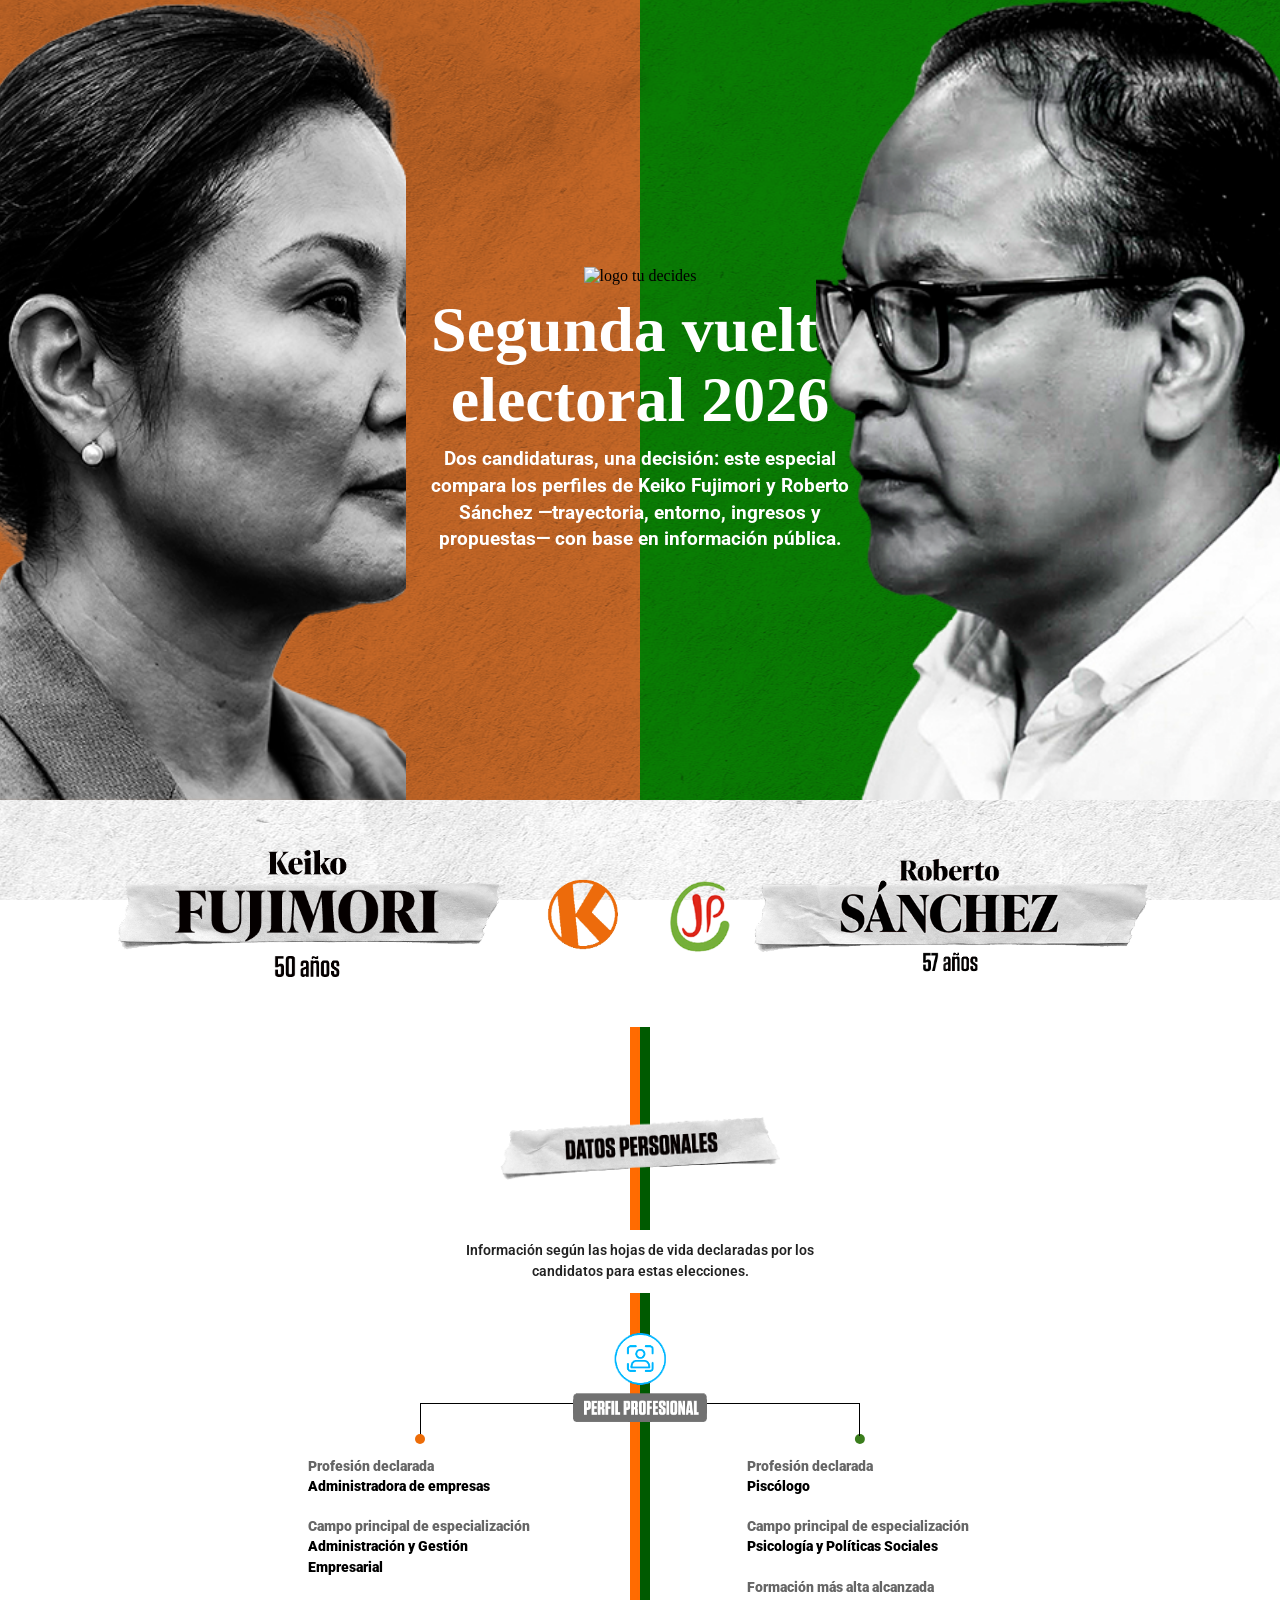
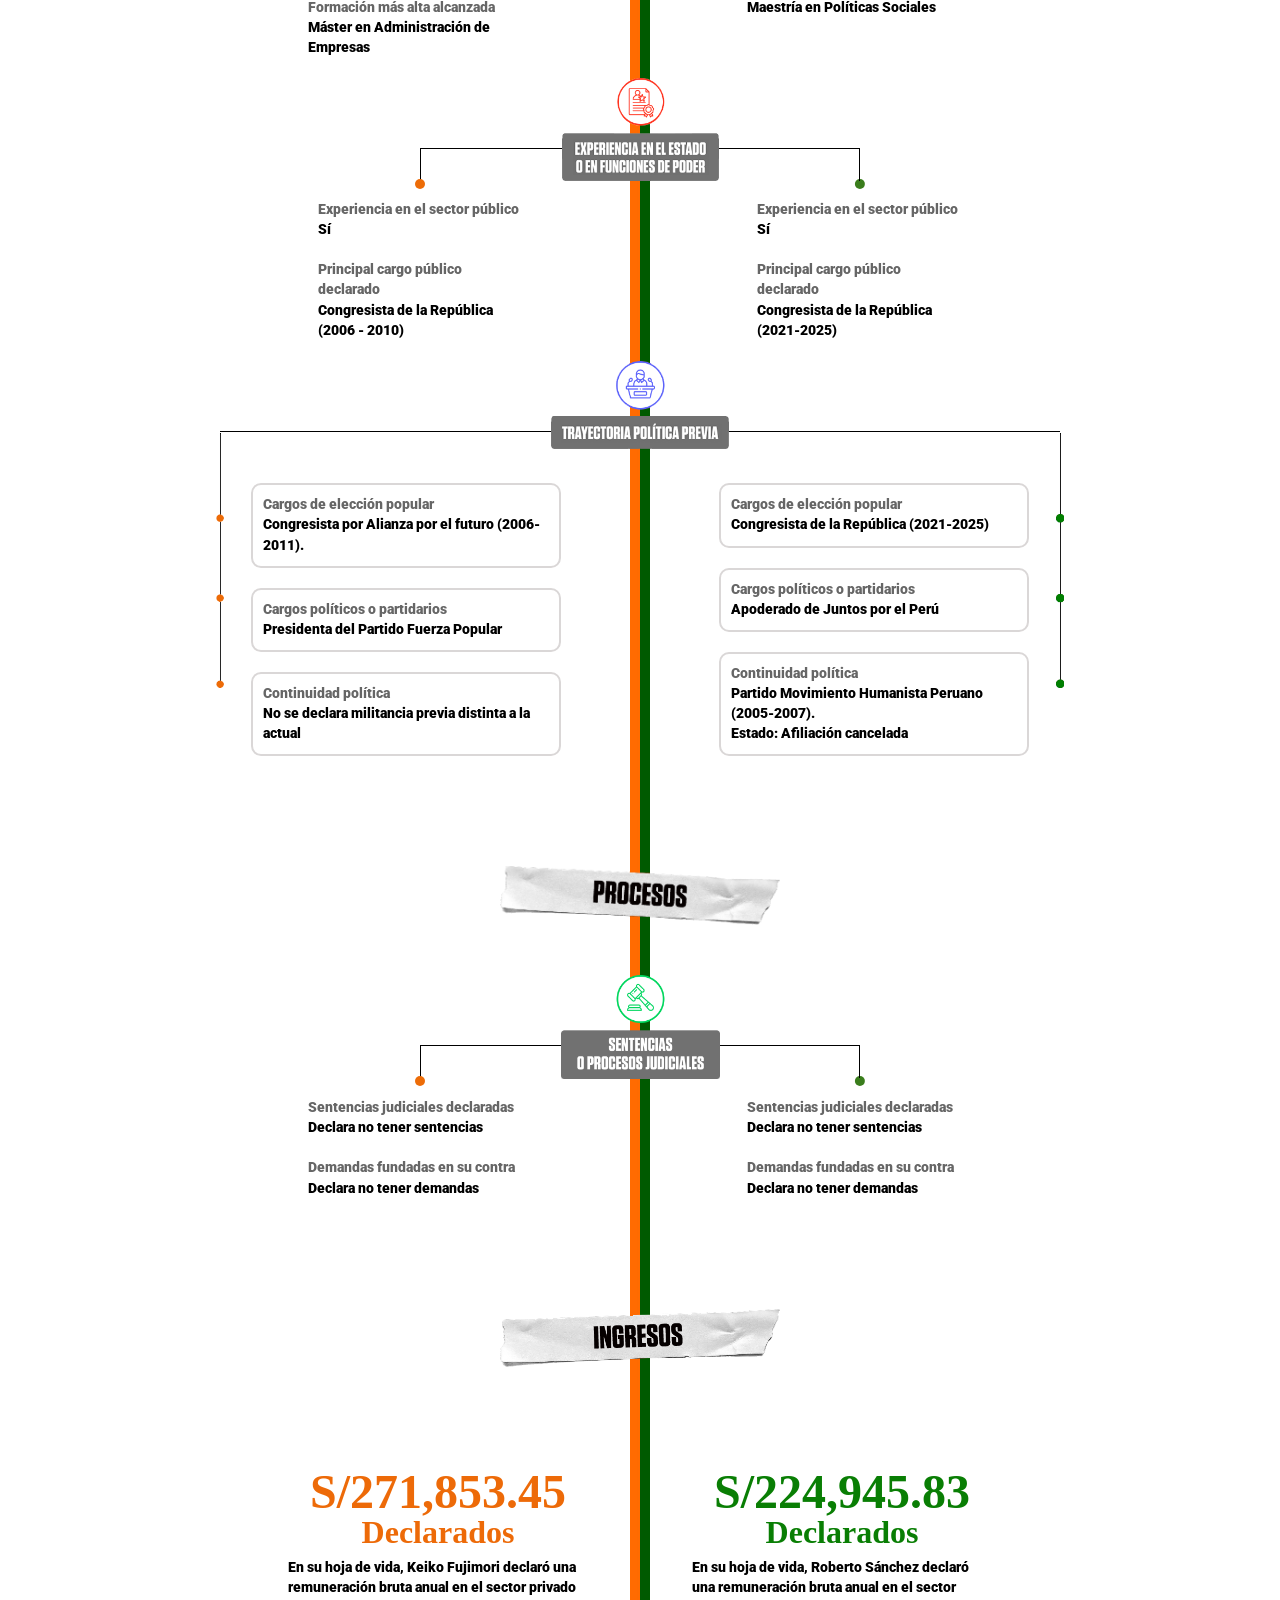
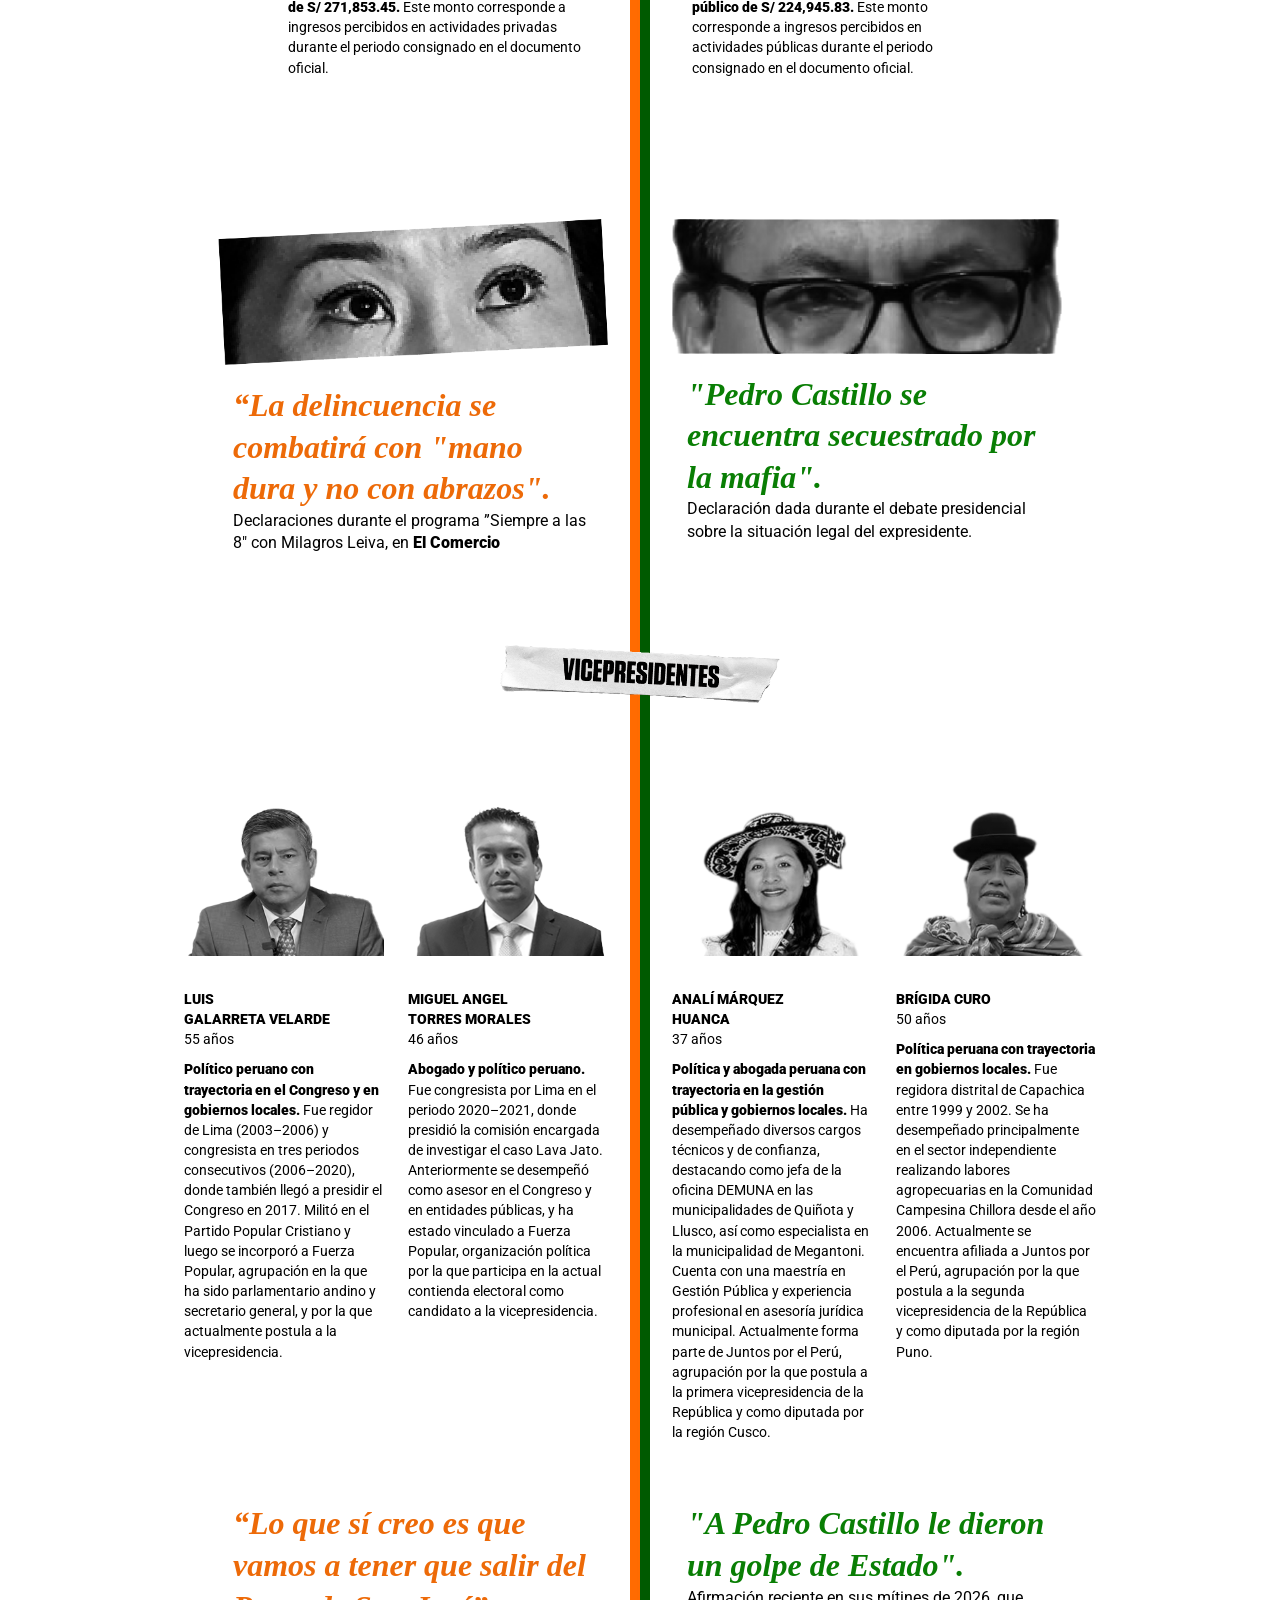
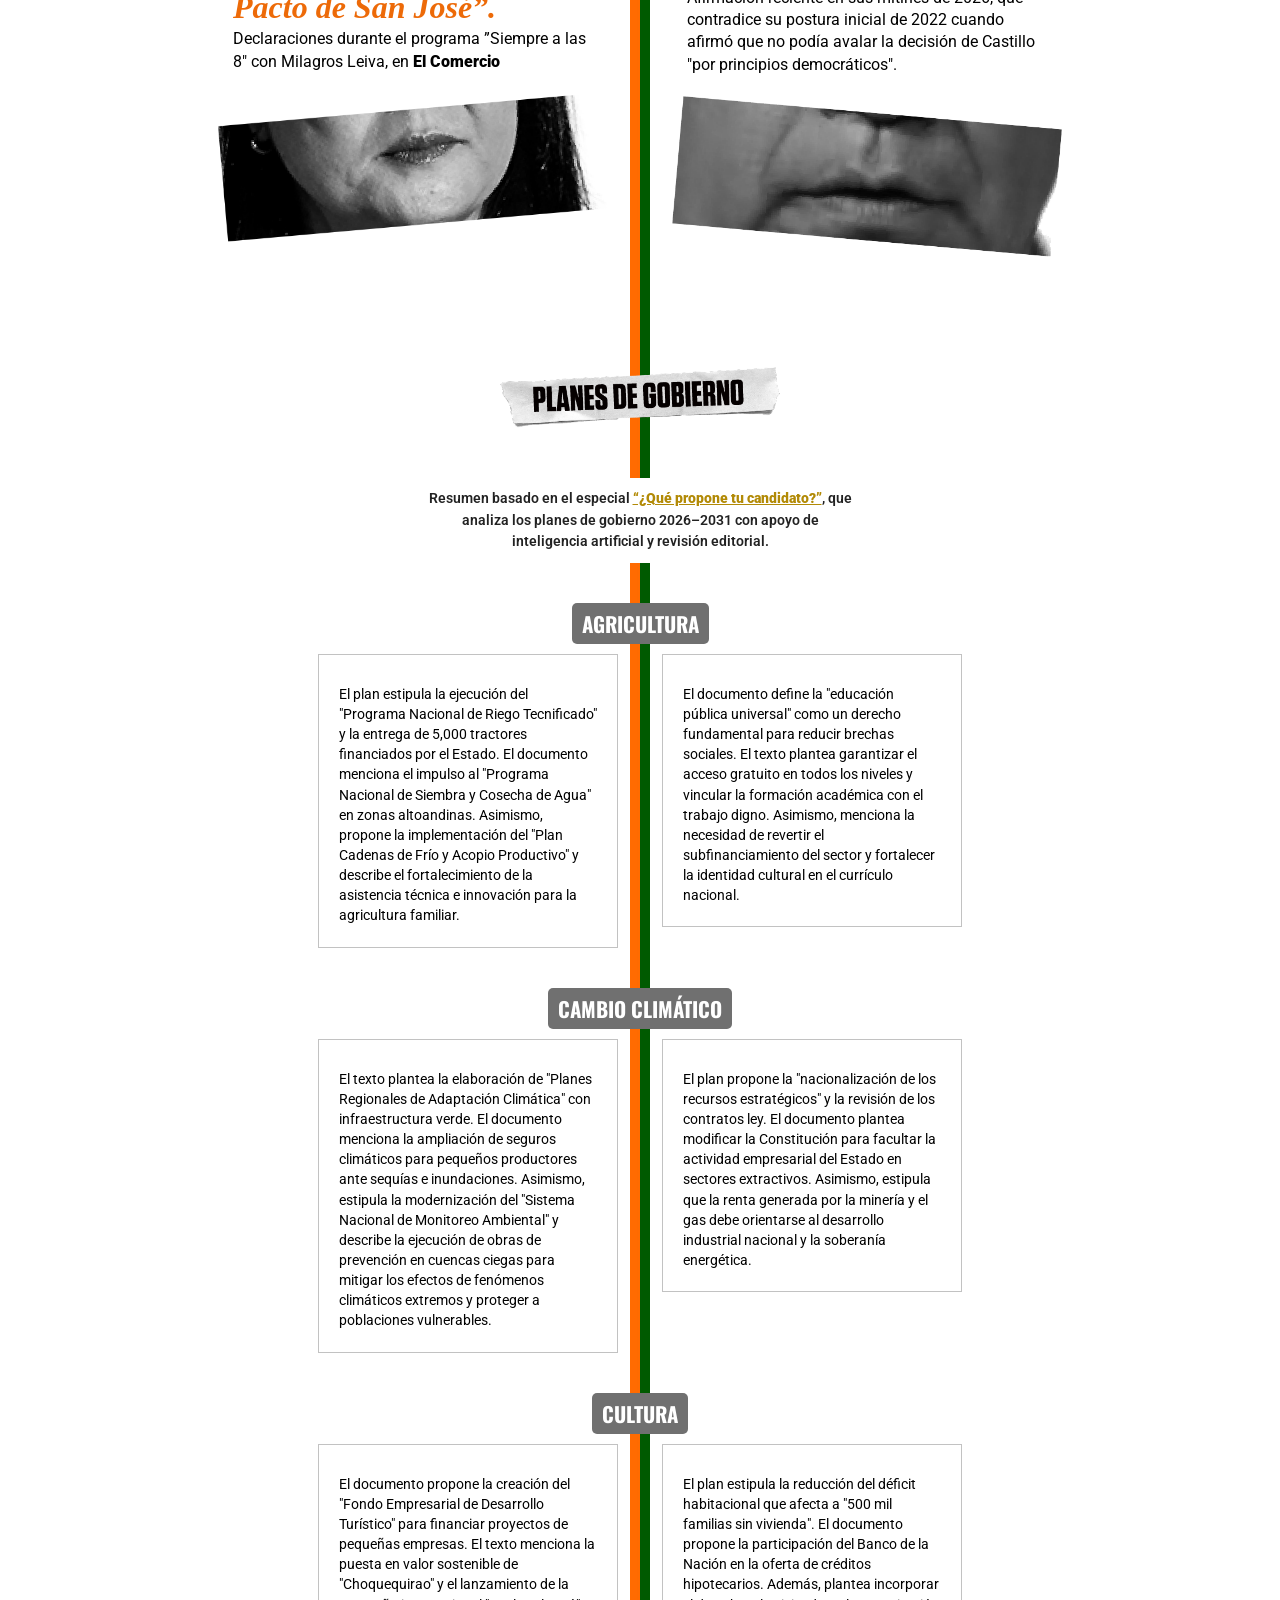
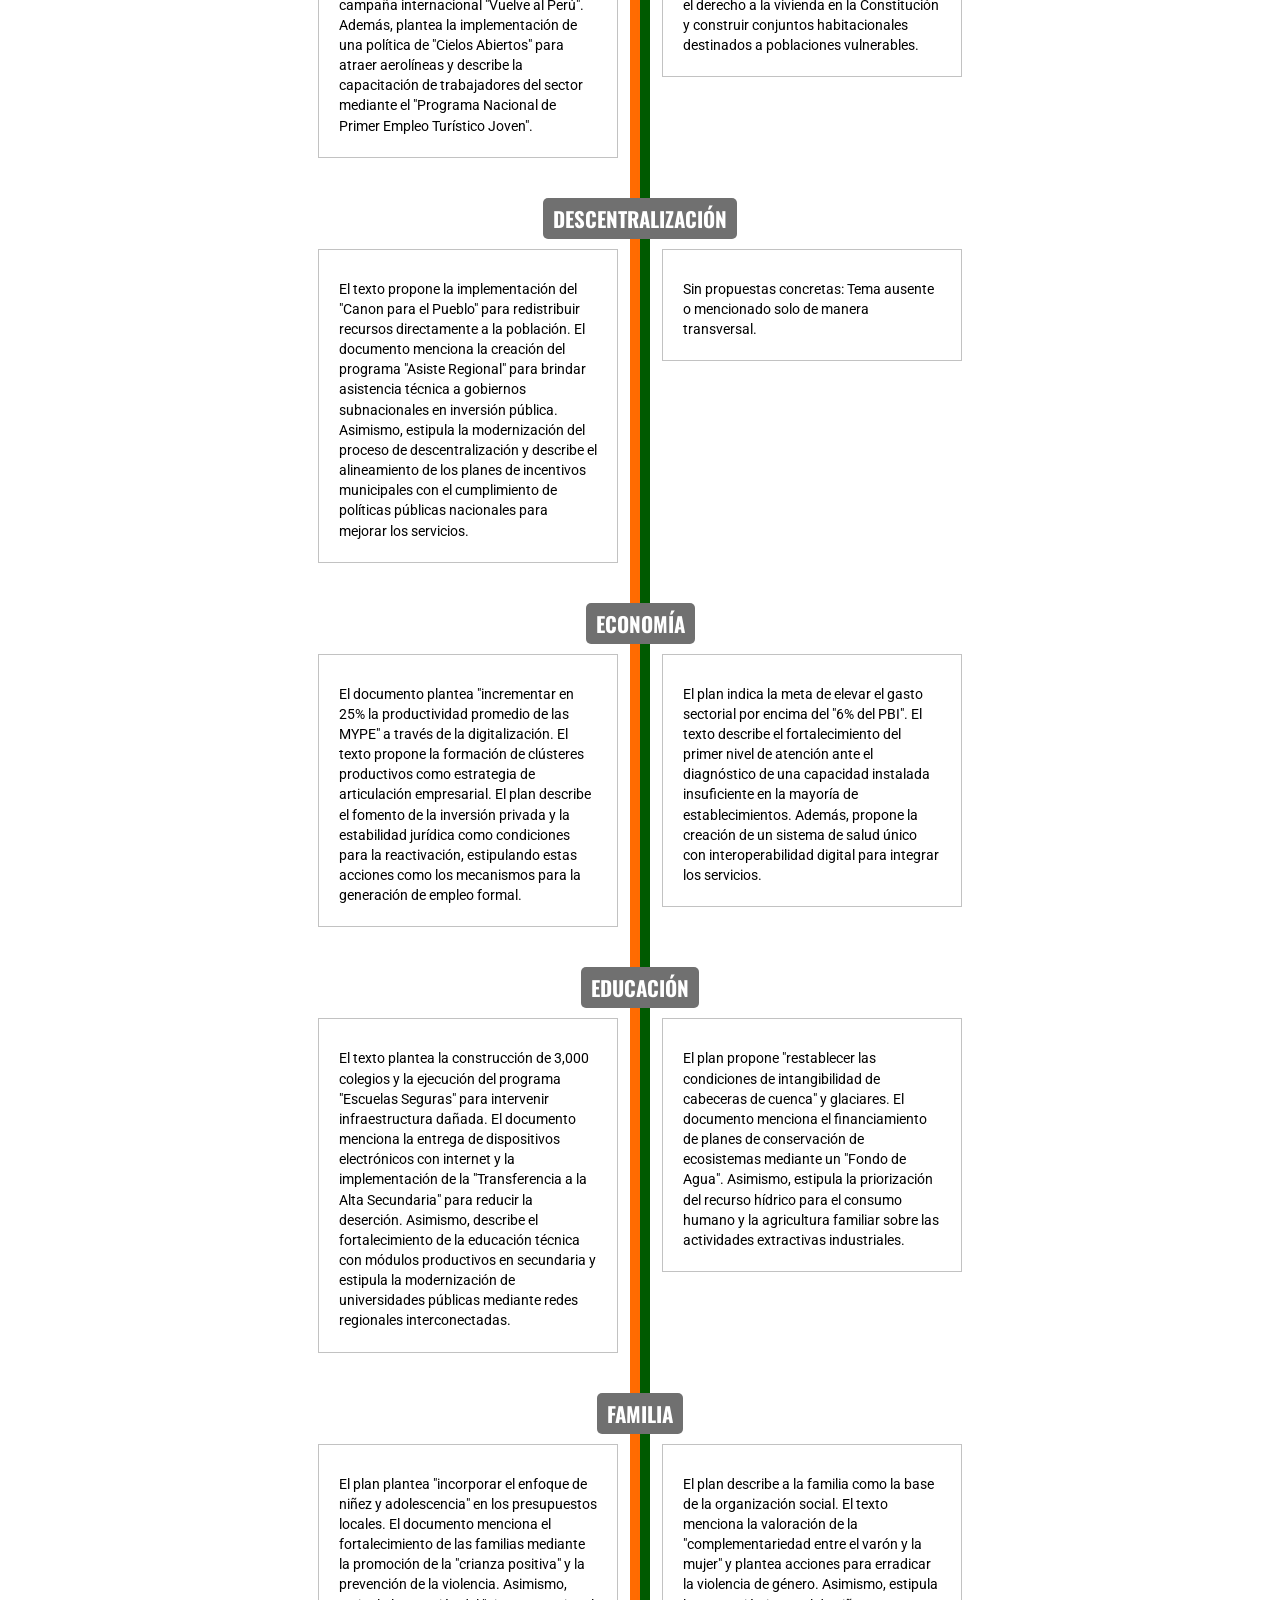
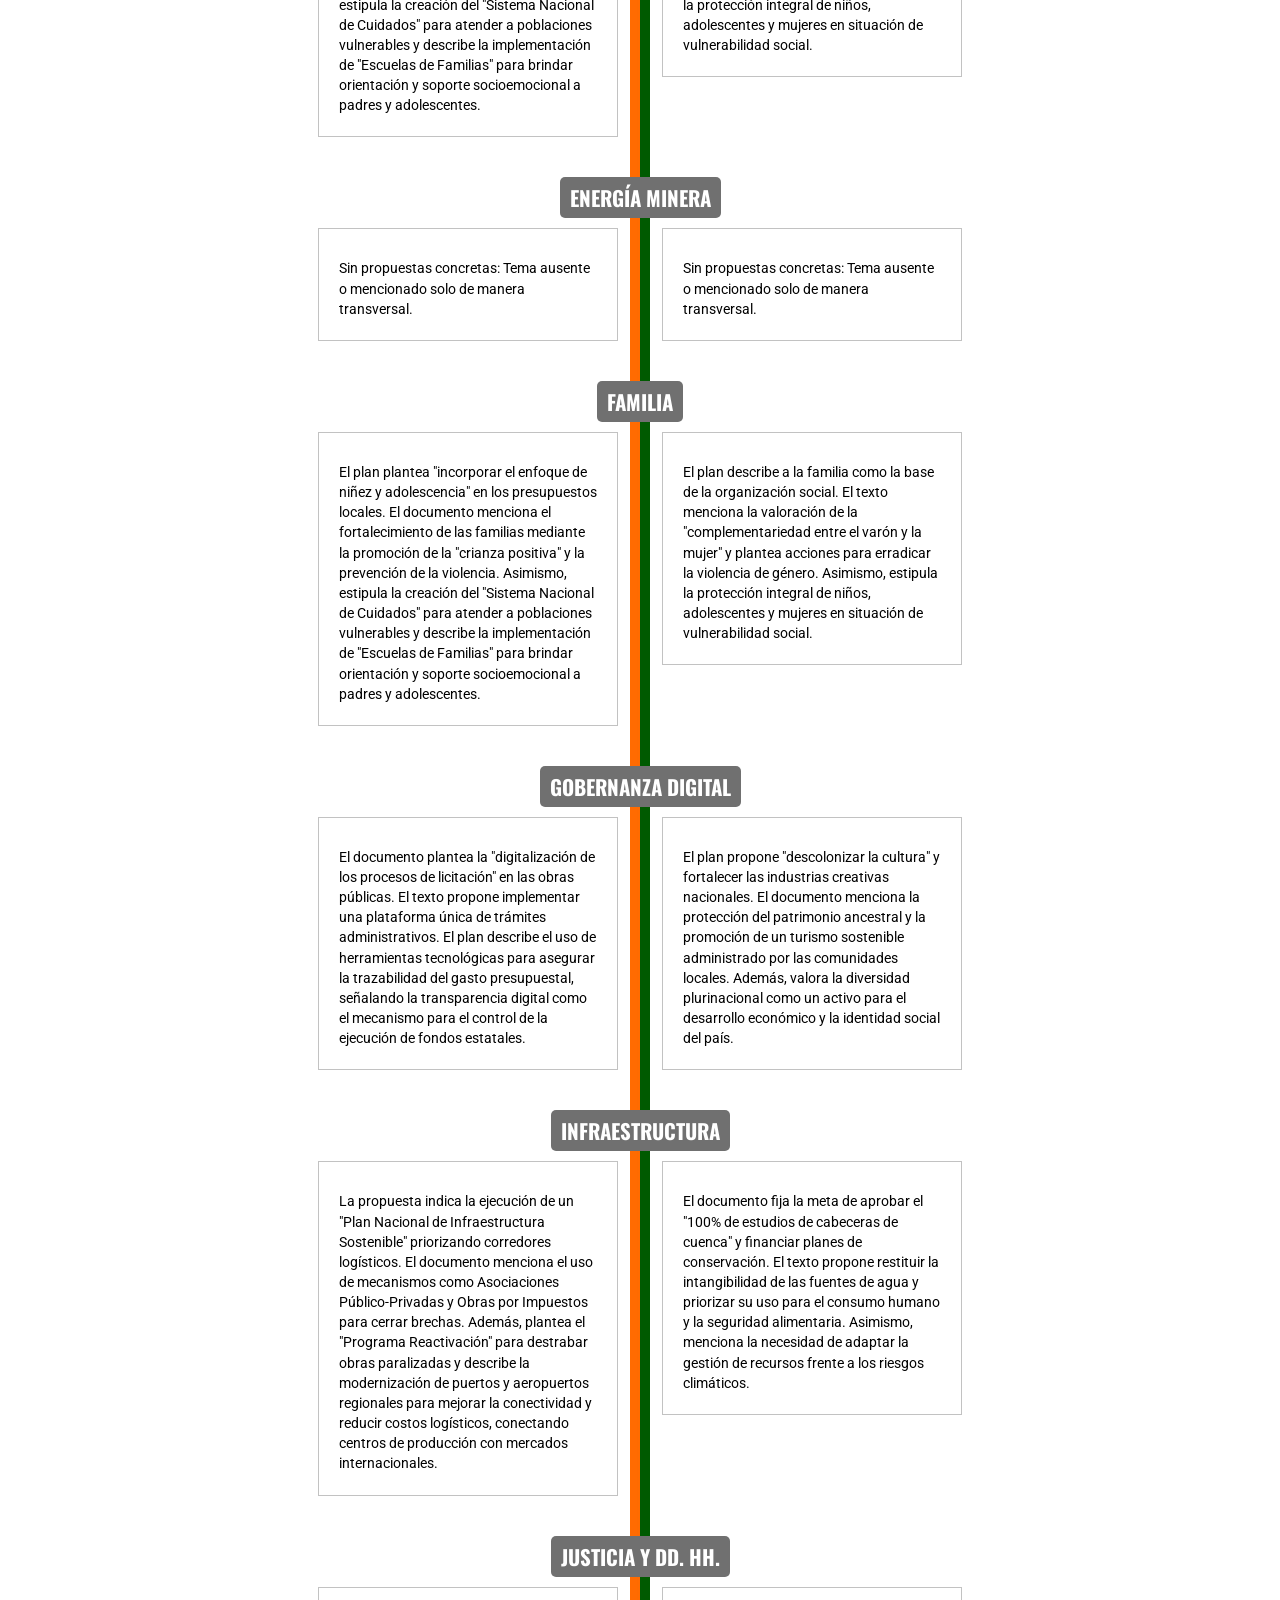
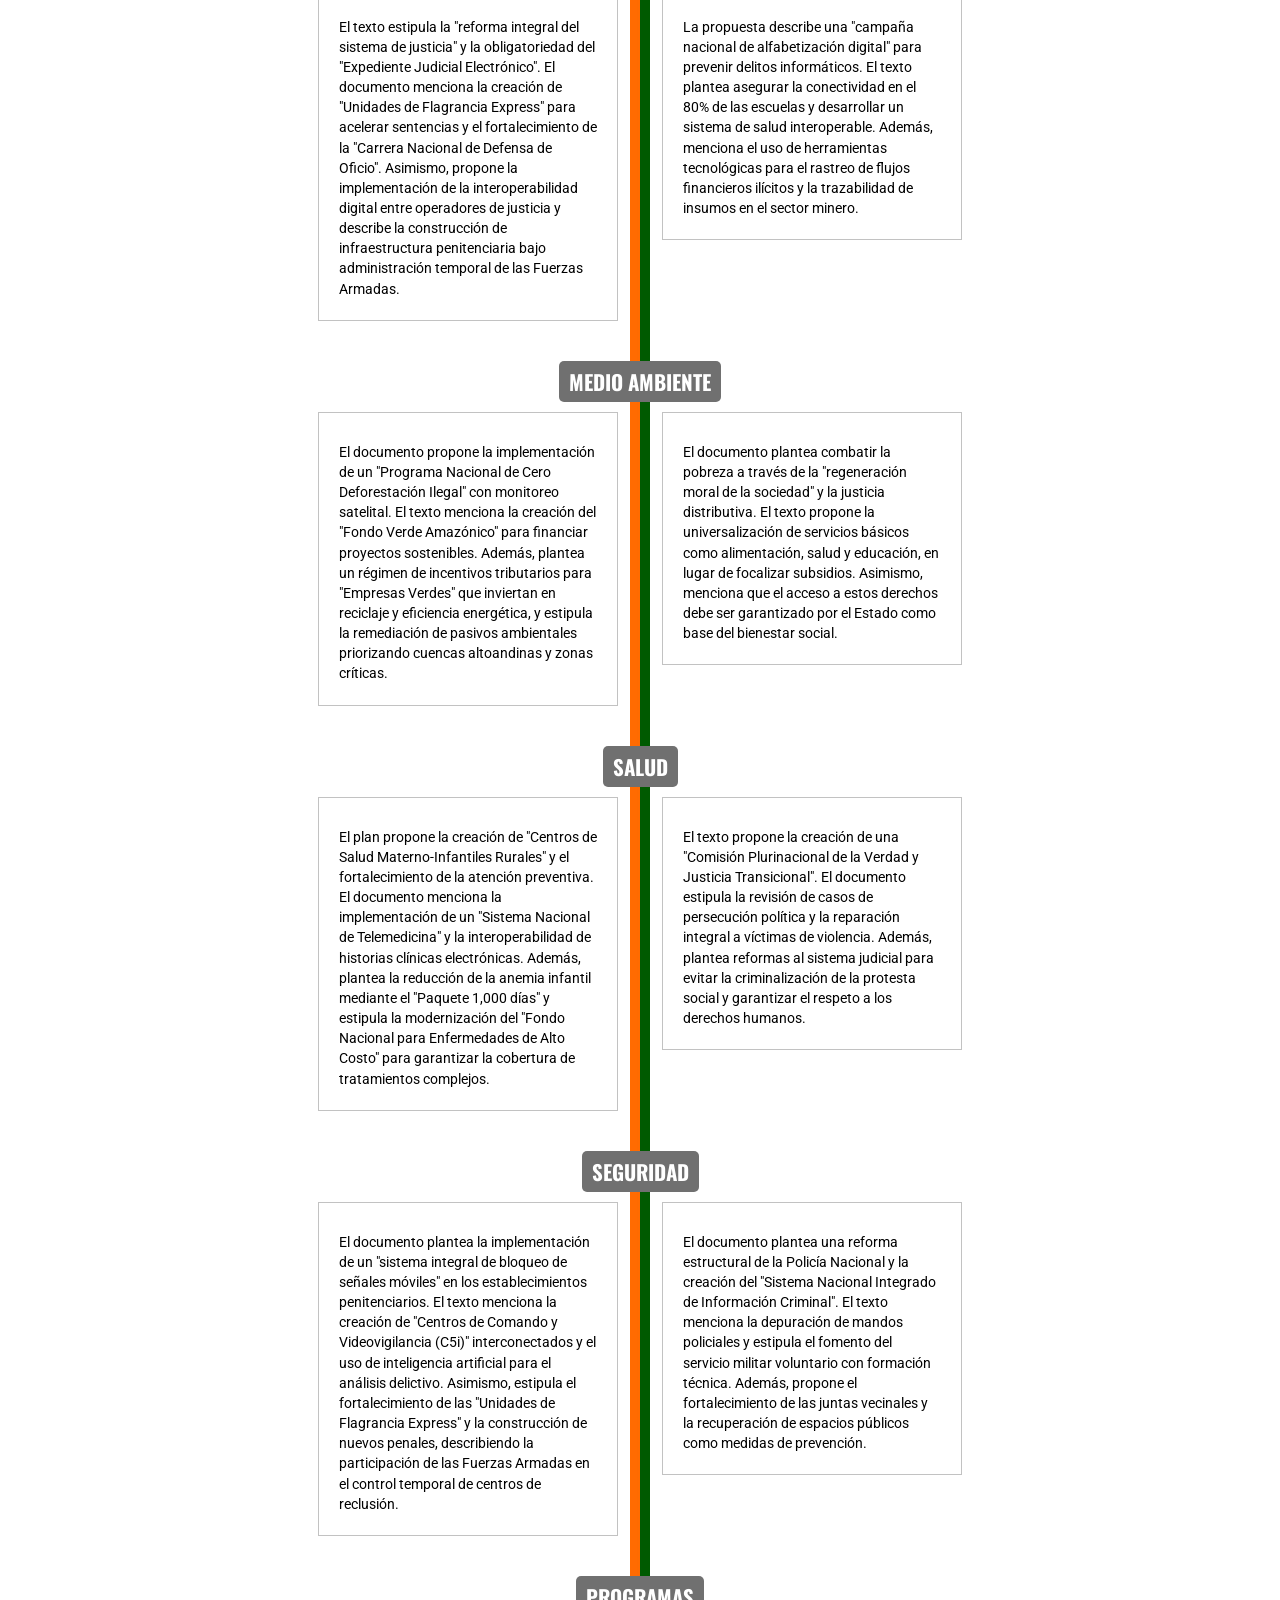
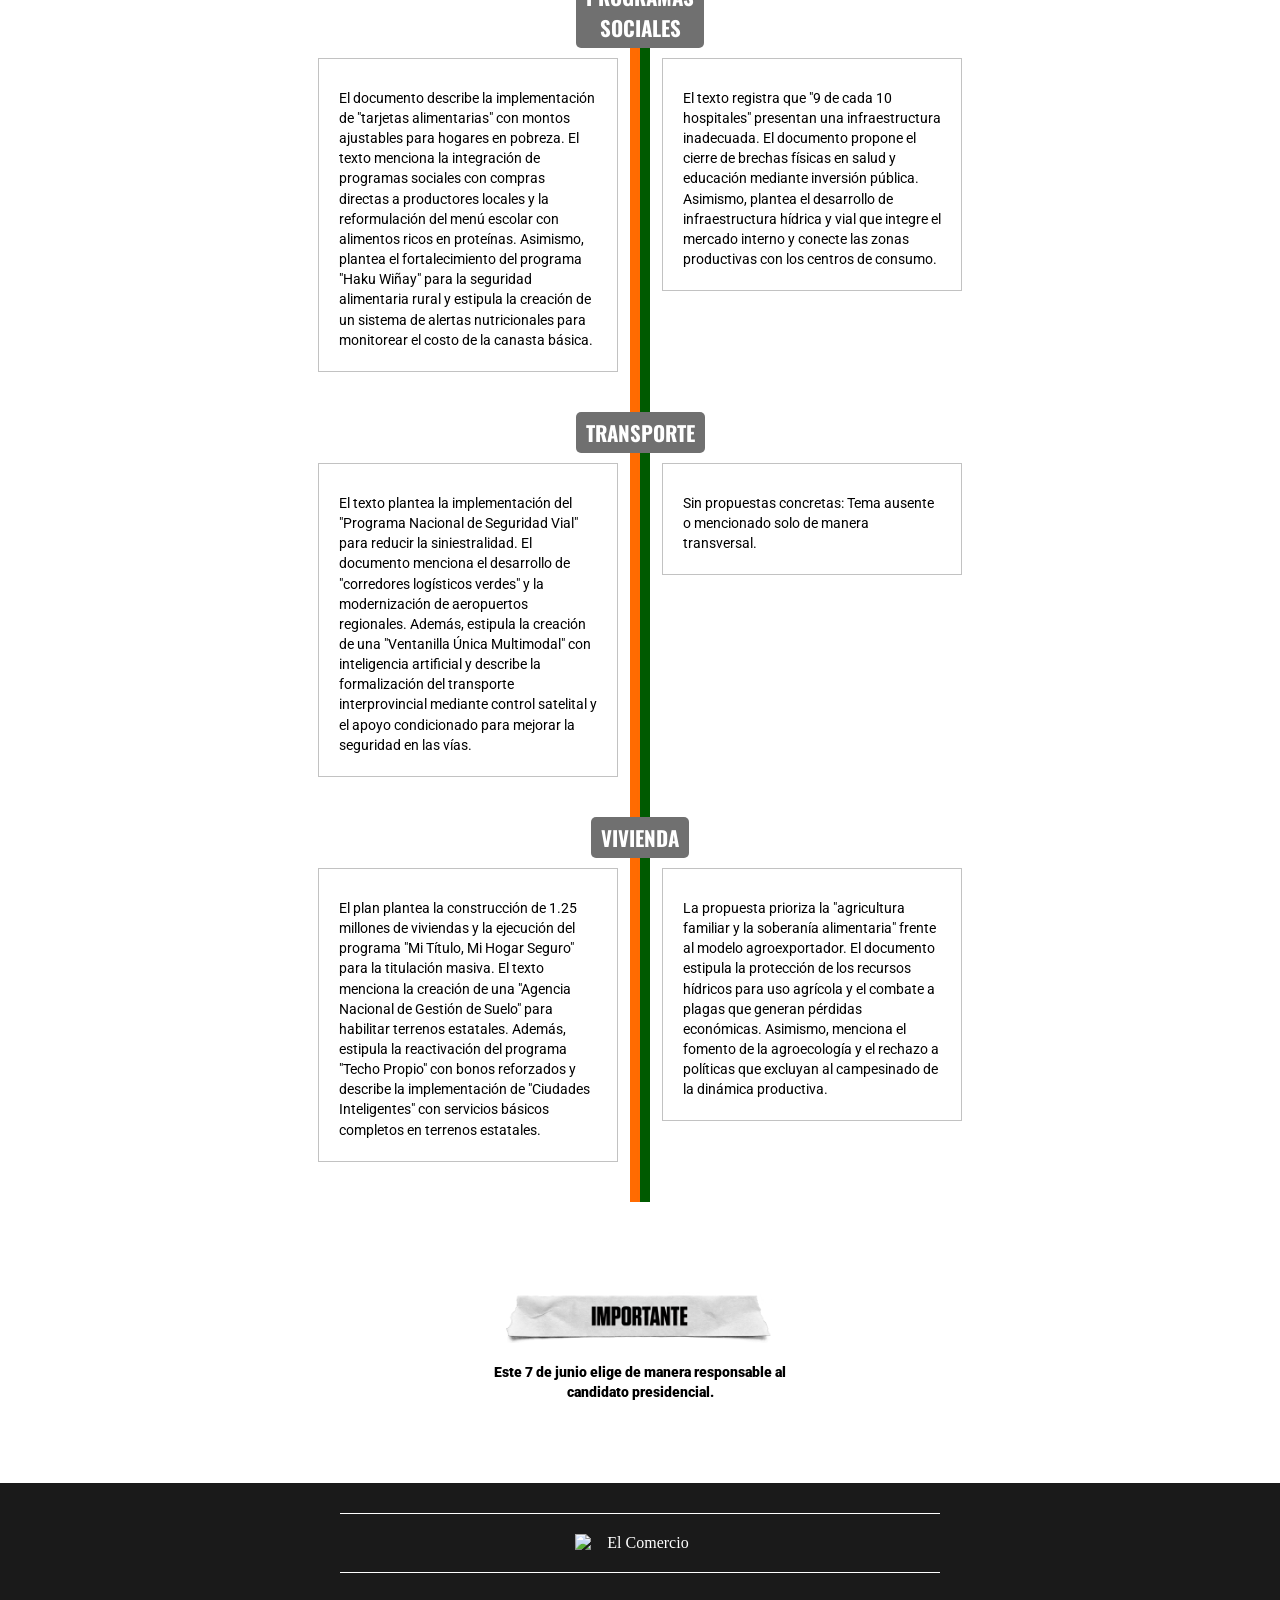
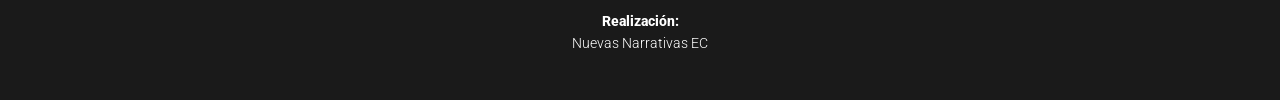
==== commit 67d9c9af: "update" ====
--- a/index-sanchez.html
+++ b/index-sanchez.html
@@ -255,7 +255,7 @@
                     <strong>Sí</strong>
                 </p>
                 <p class="margin-2">
-                    <span>Rol más relevante declarado</span>
+                    <span>Principal cargo público declarado</span>
                     <strong>Congresista de la República (2006 - 2010)</strong>
                 </p>
             </div>
@@ -266,7 +266,7 @@
                     <strong>Sí</strong>
                 </p>
                 <p class="margin-2">
-                    <span>Rol más relevante declarado</span>
+                    <span>Principal cargo público declarado</span>
                     <strong>Congresista de la República (2021-2025)</strong>
                 </p>
             </div>
--- a/css/style.css
+++ b/css/style.css
@@ -268,12 +268,12 @@
         .box-info-timeline img{
             display: block;
             margin: 0 auto;
-            max-width: 130px;            
+            max-width: 134px;            
             position: relative;
             z-index: 2;
         }
             .box-info-timeline .bg-sub-trayectoria{
-                max-width: 175px;
+                max-width: 178px;
             }
         span.linea-izq{
             background-color: #000;
@@ -1473,7 +1473,7 @@
         max-width: 157px !important;
     }
     .bg-sub-sentencias{
-        max-width: 157px !important;
+        max-width: 159px !important;
     }
     .info-top{
         margin-top: -32px;
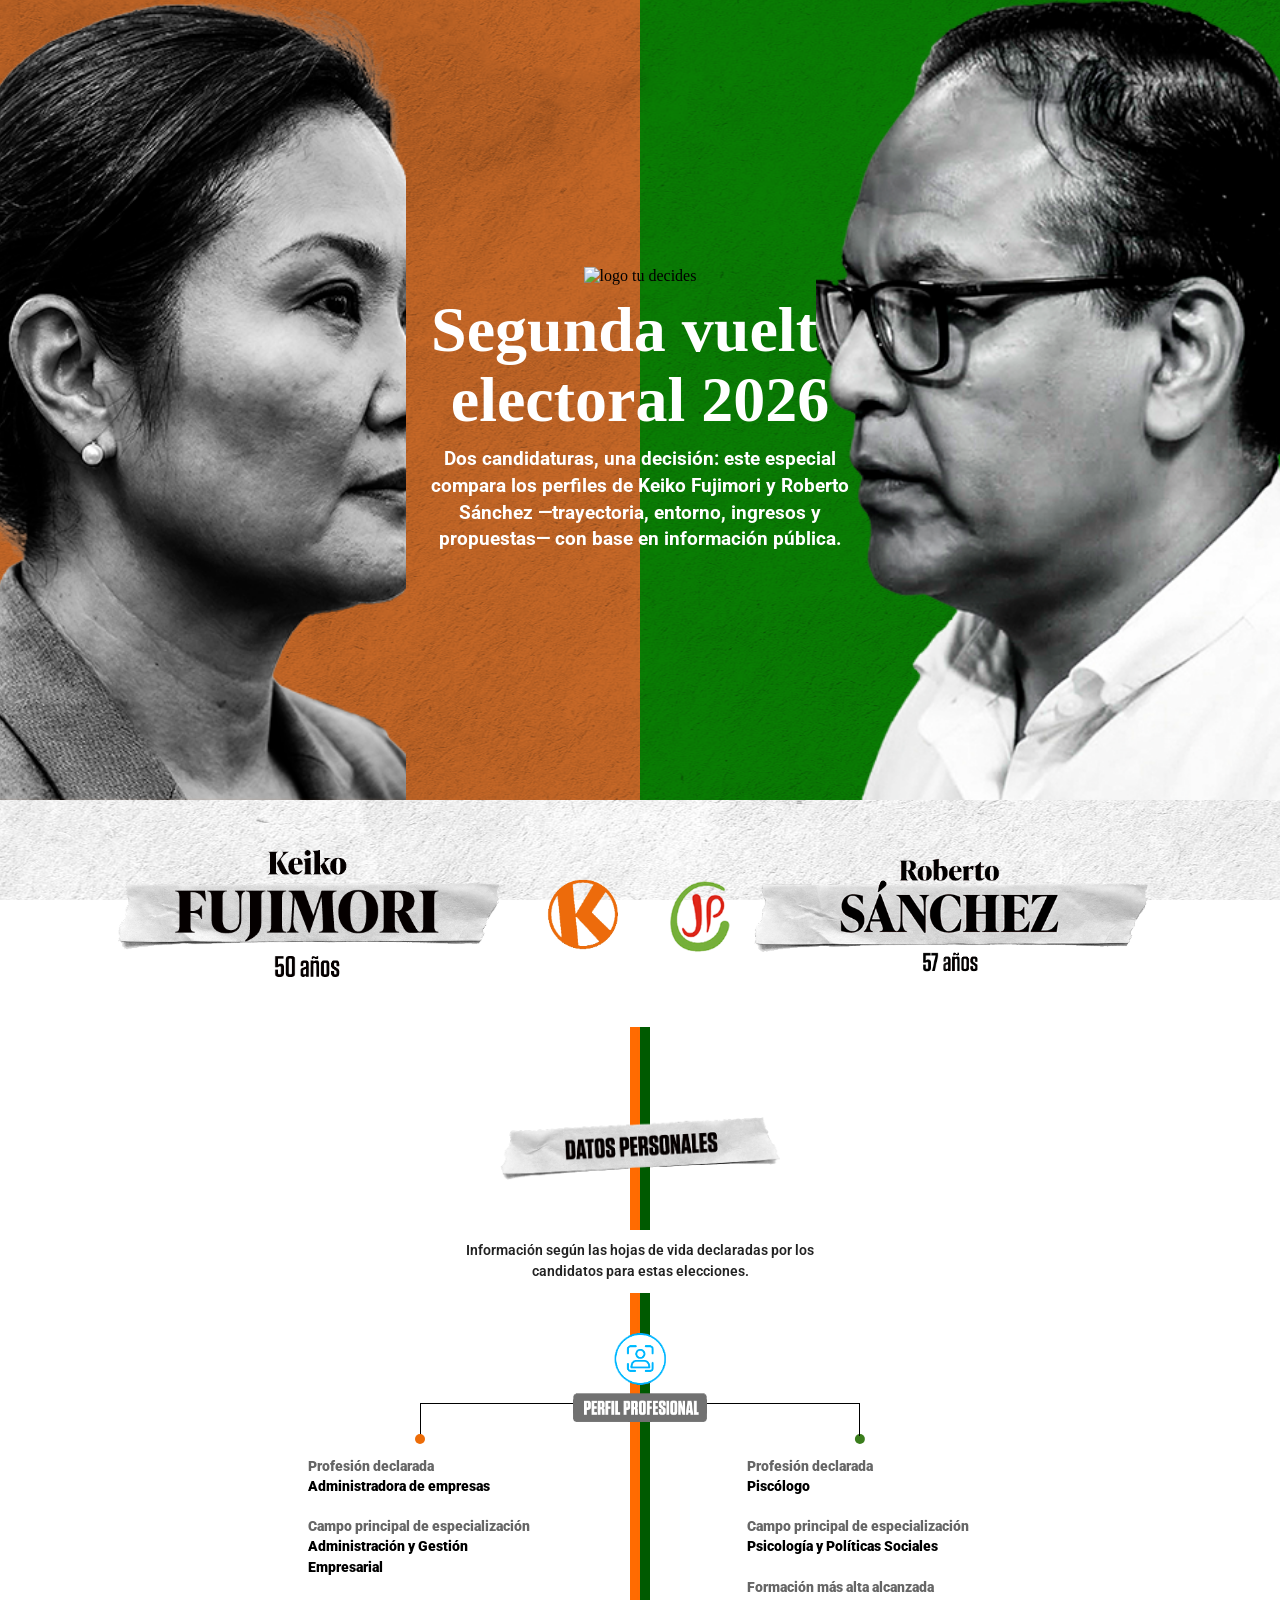
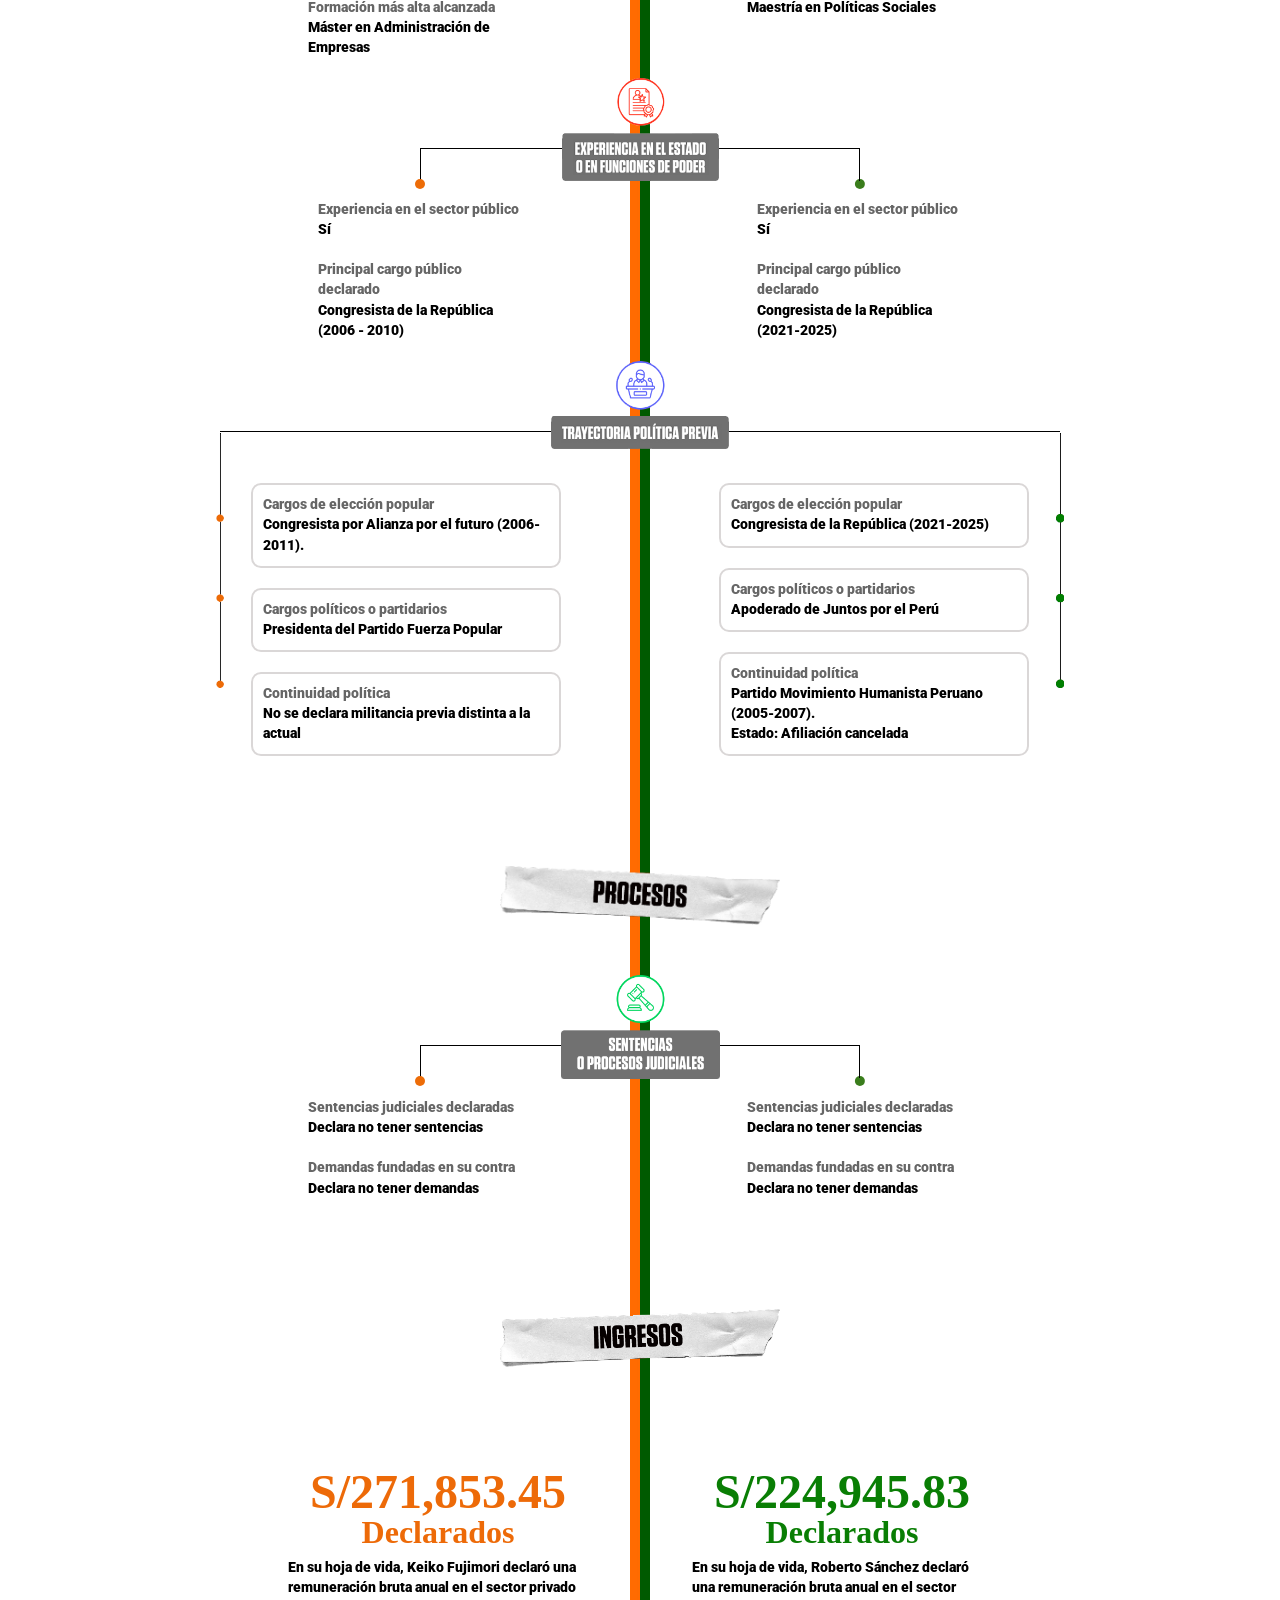
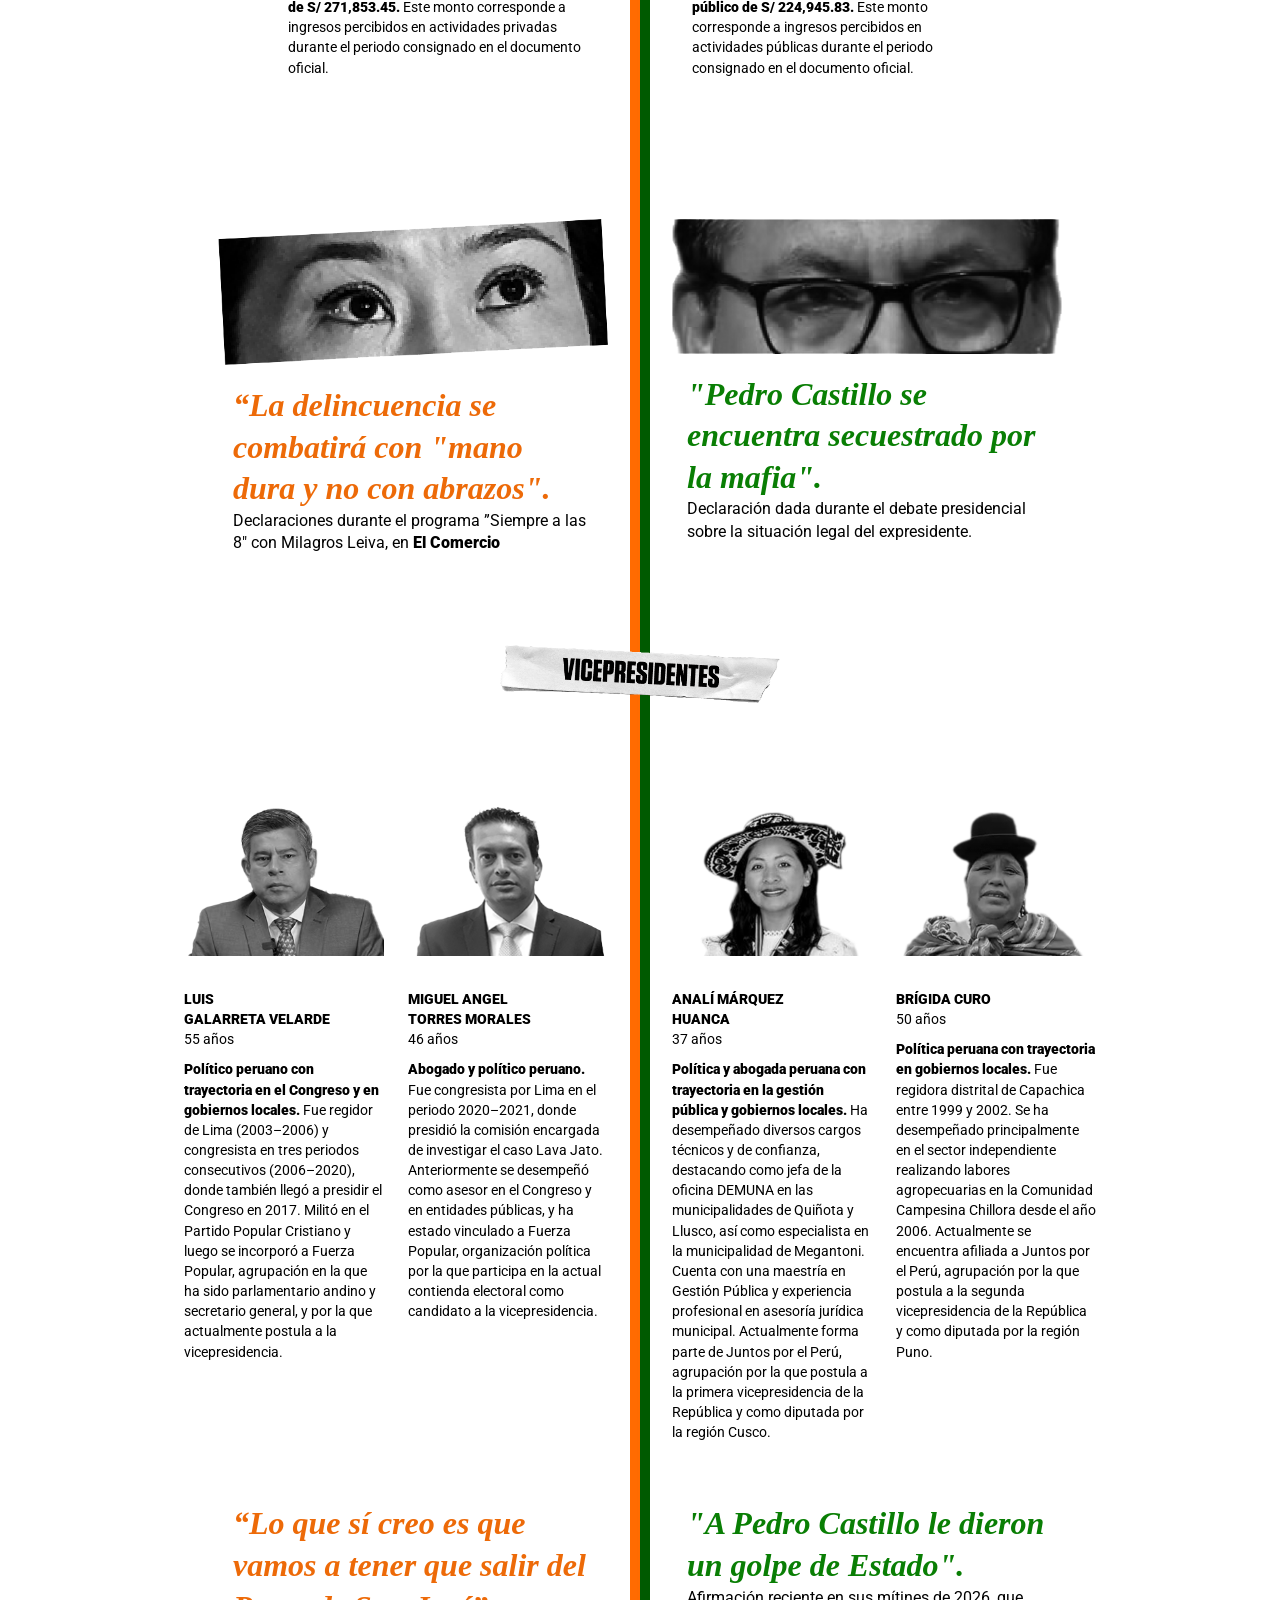
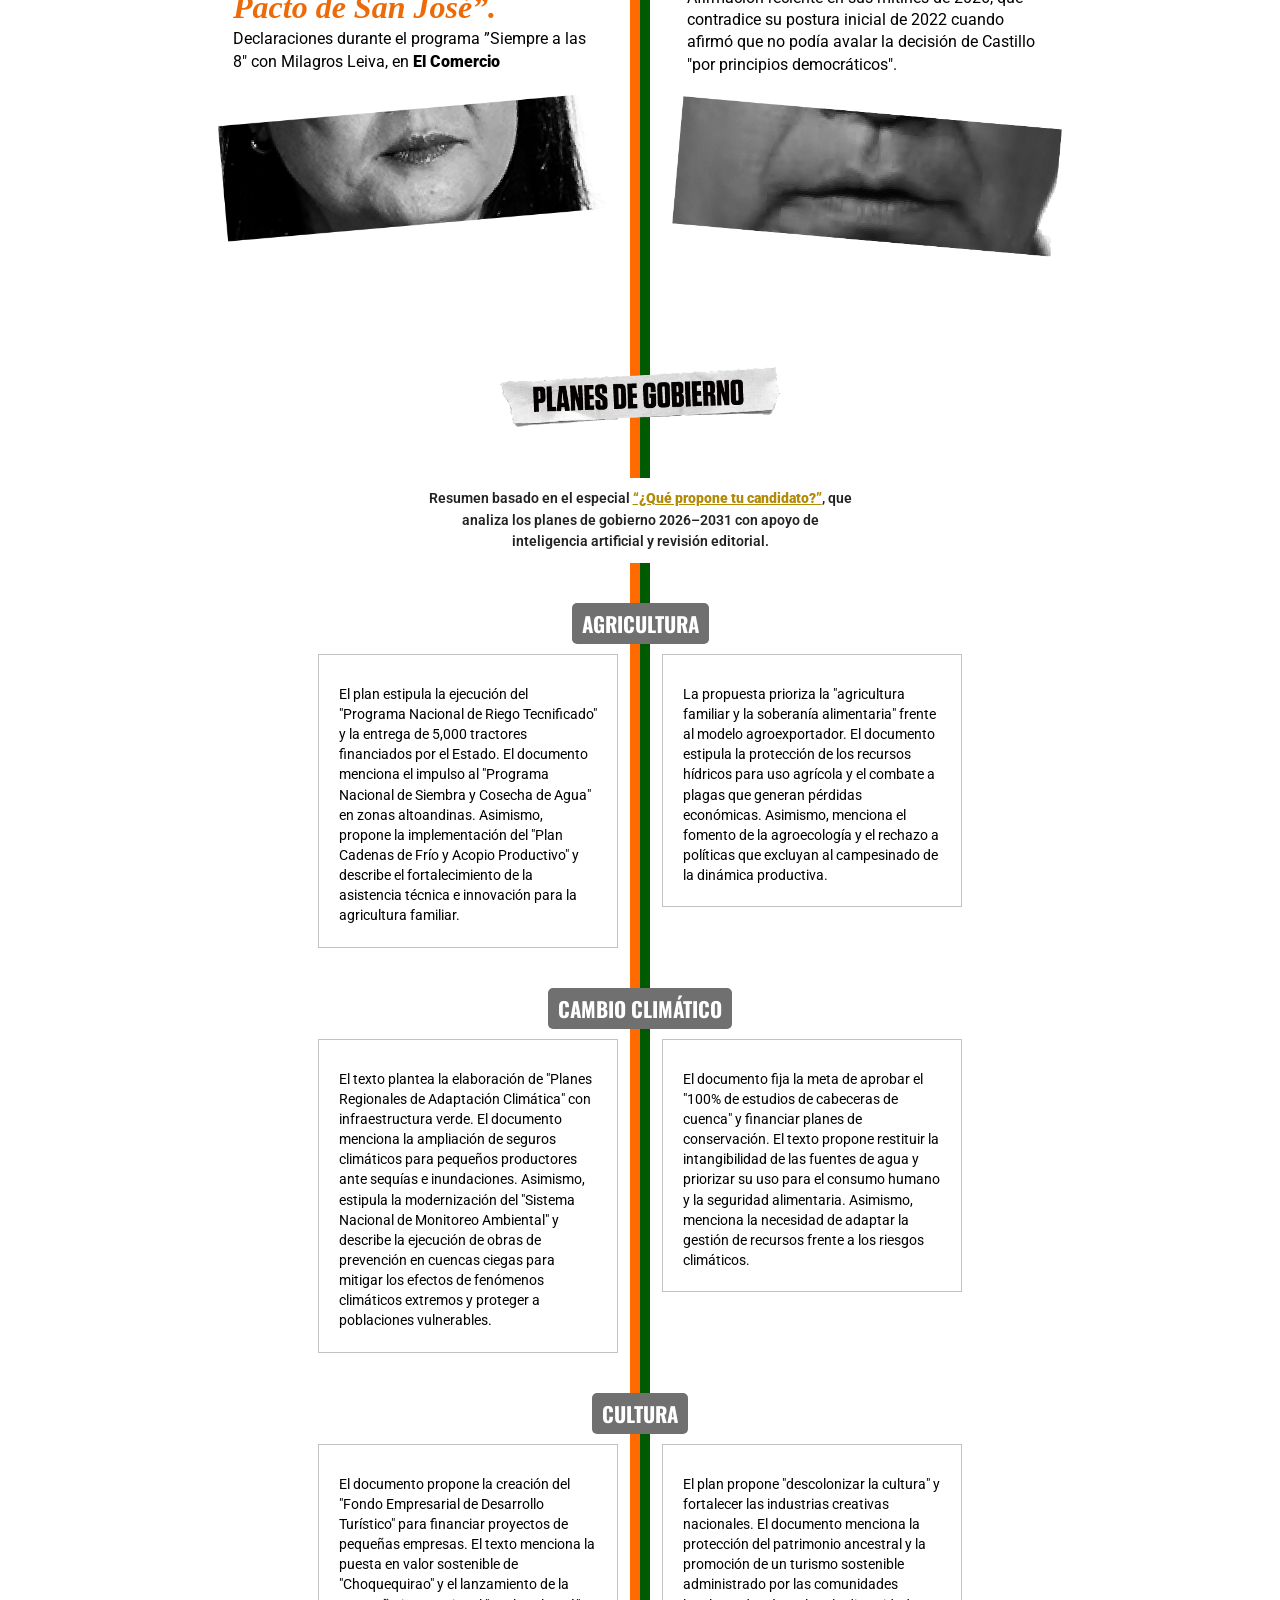
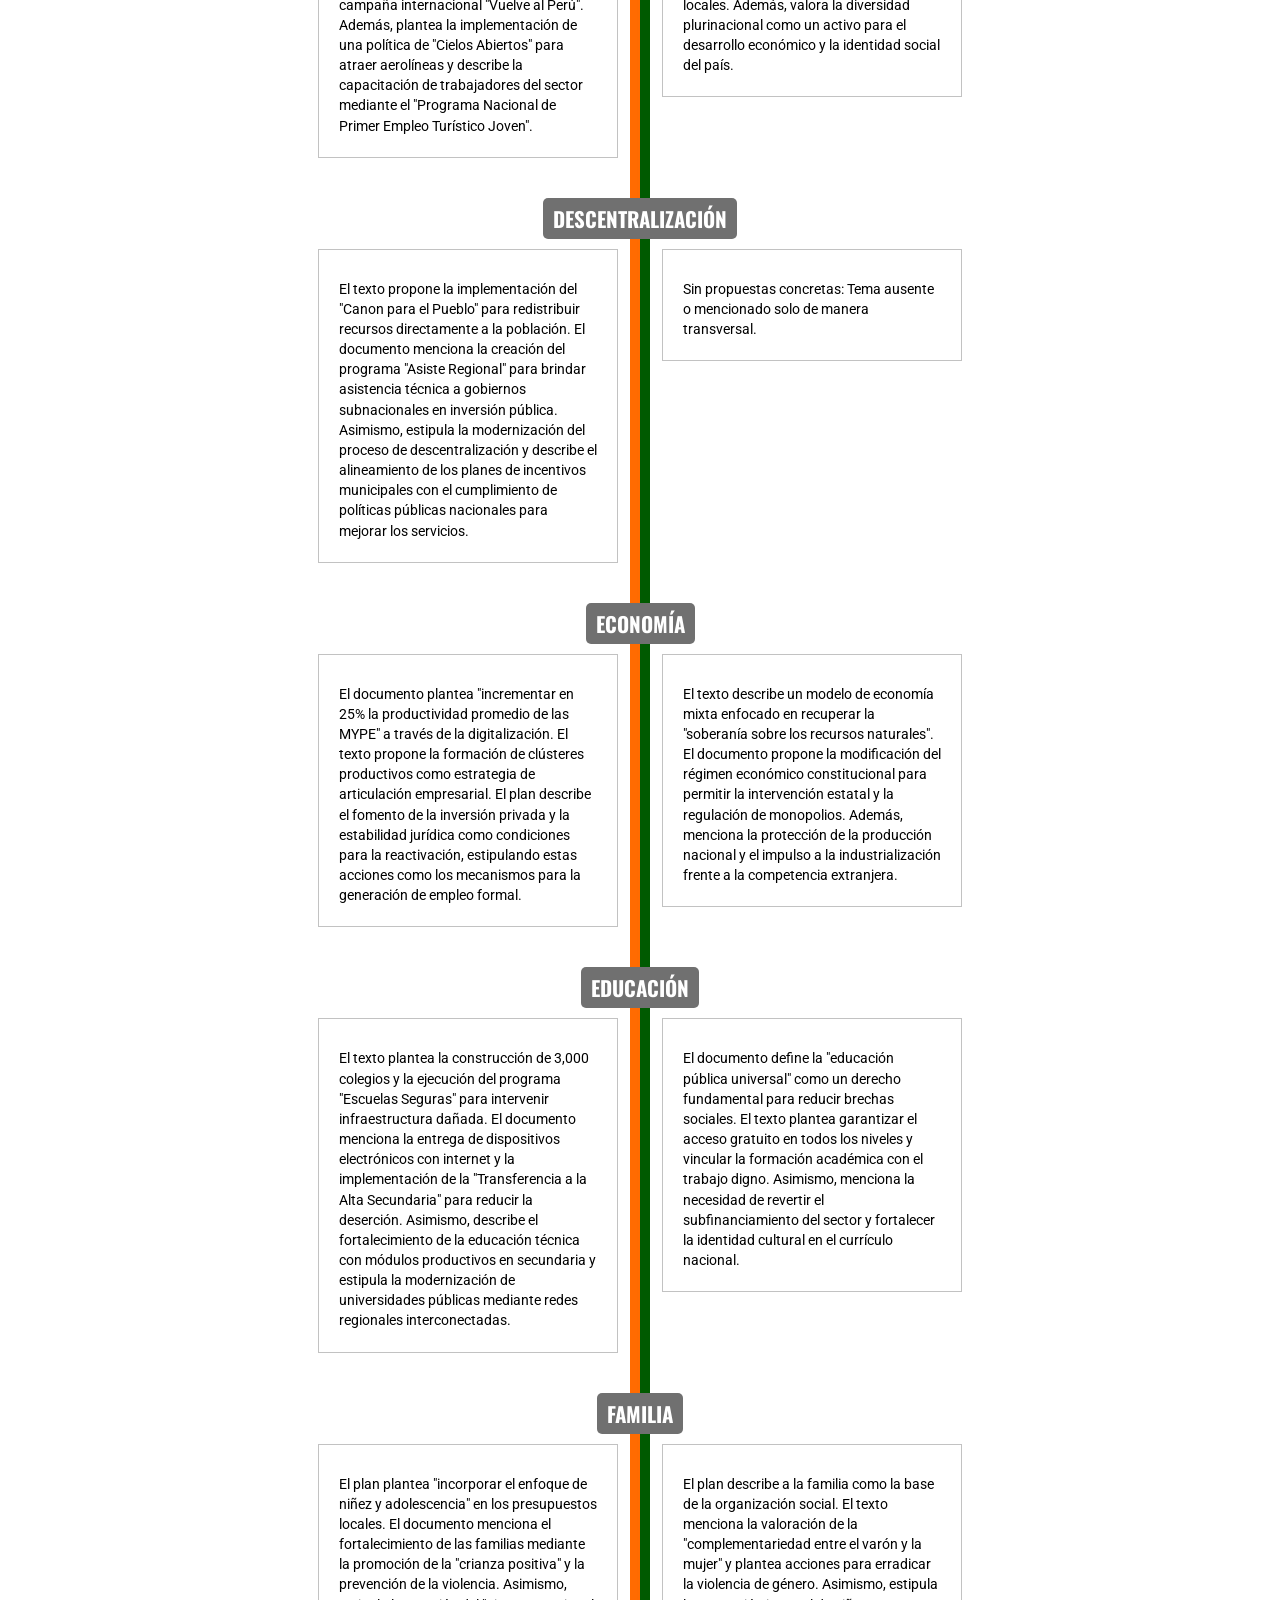
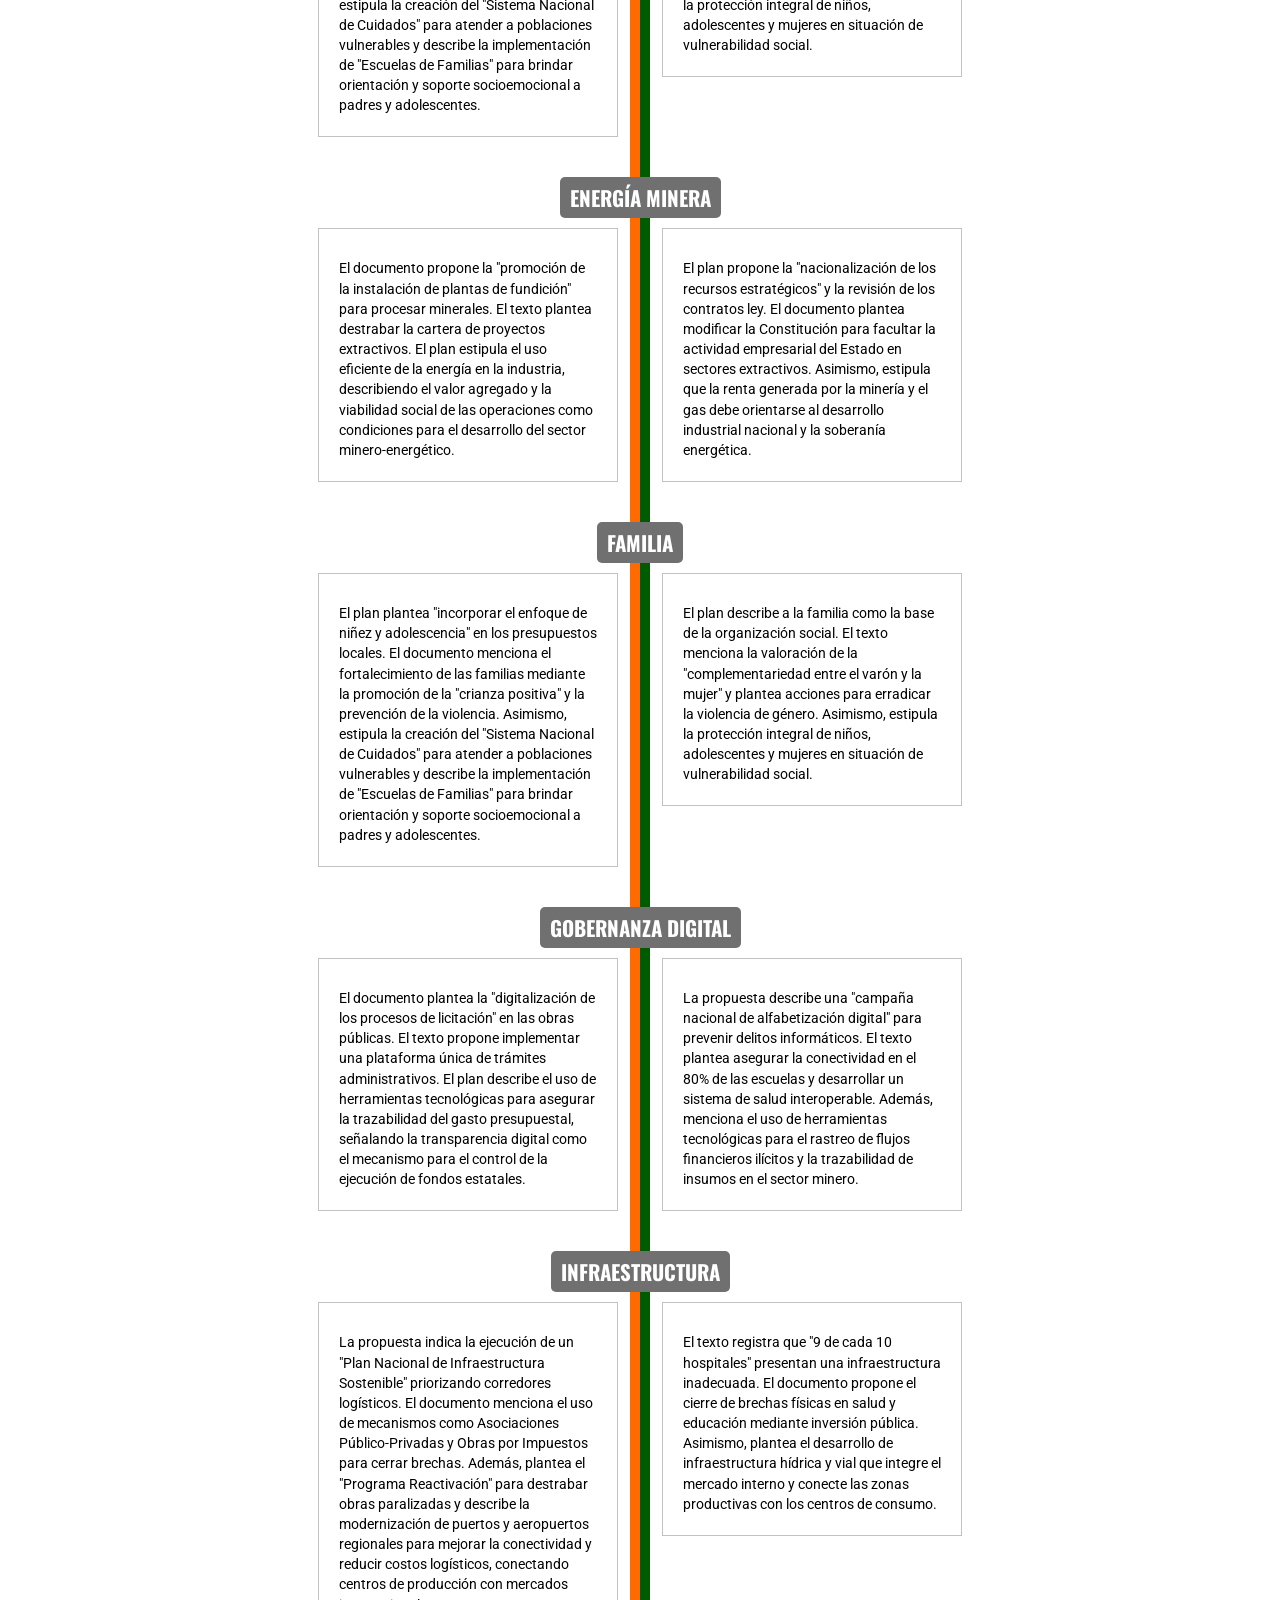
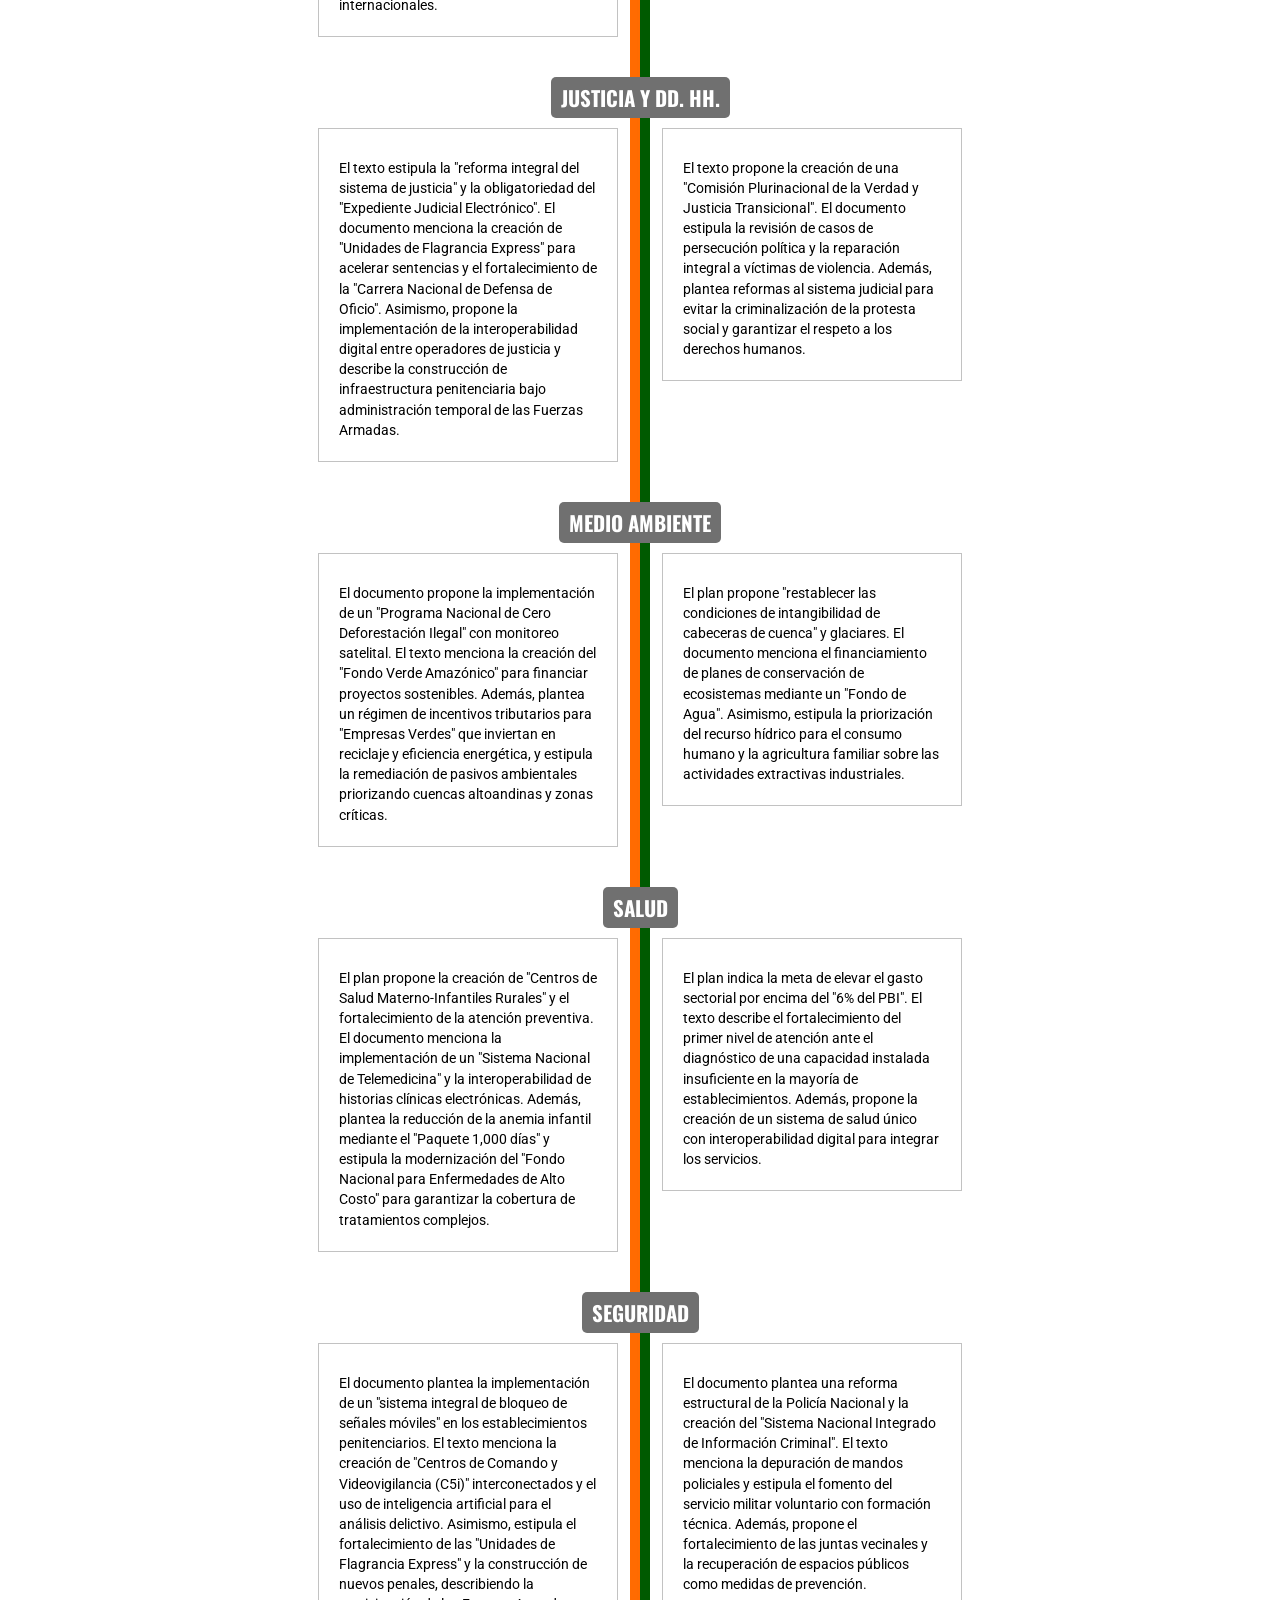
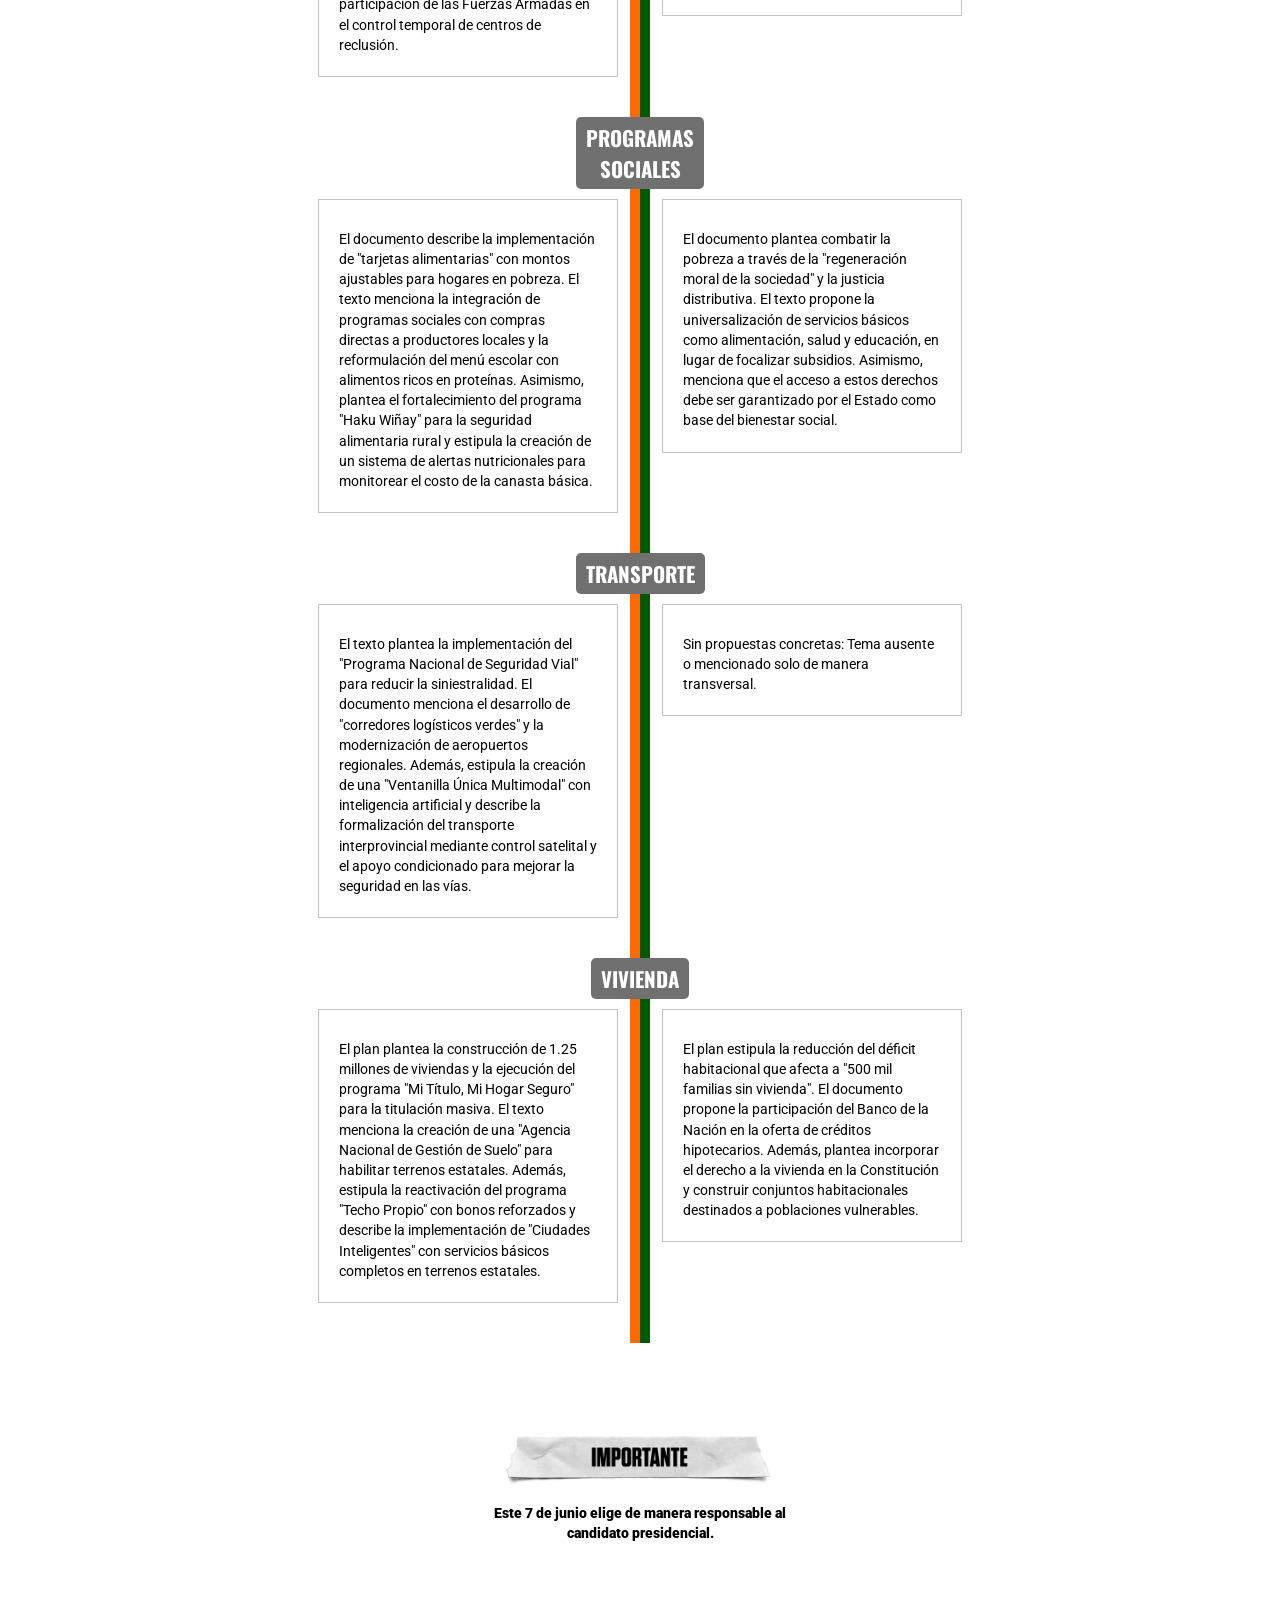
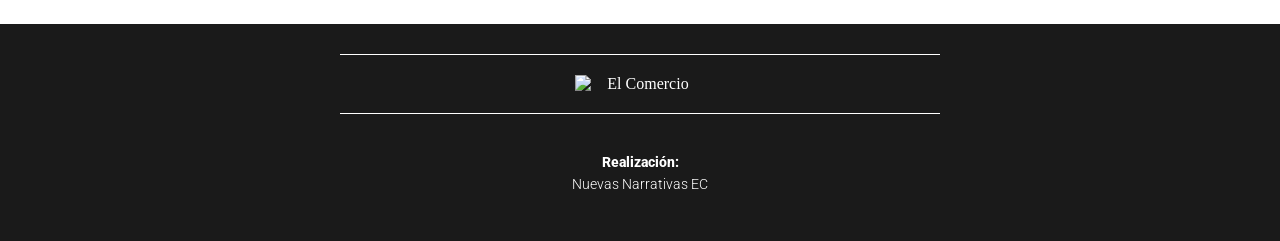
==== commit 936146ae: "propuestas corregidas" ====
--- a/index-sanchez.html
+++ b/index-sanchez.html
@@ -701,7 +701,7 @@
             </div>            
             <div class="box-tema">
                 <p>
-                    El documento define la "educación pública universal" como un derecho fundamental para reducir brechas sociales. El texto plantea garantizar el acceso gratuito en todos los niveles y vincular la formación académica con el trabajo digno. Asimismo, menciona la necesidad de revertir el subfinanciamiento del sector y fortalecer la identidad cultural en el currículo nacional.
+                    La propuesta prioriza la "agricultura familiar y la soberanía alimentaria" frente al modelo agroexportador. El documento estipula la protección de los recursos hídricos para uso agrícola y el combate a plagas que generan pérdidas económicas. Asimismo, menciona el fomento de la agroecología y el rechazo a políticas que excluyan al campesinado de la dinámica productiva.
                 </p>
             </div>
         </div>
@@ -715,7 +715,7 @@
             </div>            
             <div class="box-tema">
                 <p>
-                    El plan propone la "nacionalización de los recursos estratégicos" y la revisión de los contratos ley. El documento plantea modificar la Constitución para facultar la actividad empresarial del Estado en sectores extractivos. Asimismo, estipula que la renta generada por la minería y el gas debe orientarse al desarrollo industrial nacional y la soberanía energética.
+                    El documento fija la meta de aprobar el "100% de estudios de cabeceras de cuenca" y financiar planes de conservación. El texto propone restituir la intangibilidad de las fuentes de agua y priorizar su uso para el consumo humano y la seguridad alimentaria. Asimismo, menciona la necesidad de adaptar la gestión de recursos frente a los riesgos climáticos.
                 </p>
             </div>
         </div>
@@ -729,7 +729,7 @@
             </div>            
             <div class="box-tema">
                 <p>
-                    El plan estipula la reducción del déficit habitacional que afecta a "500 mil familias sin vivienda". El documento propone la participación del Banco de la Nación en la oferta de créditos hipotecarios. Además, plantea incorporar el derecho a la vivienda en la Constitución y construir conjuntos habitacionales destinados a poblaciones vulnerables.
+                    El plan propone "descolonizar la cultura" y fortalecer las industrias creativas nacionales. El documento menciona la protección del patrimonio ancestral y la promoción de un turismo sostenible administrado por las comunidades locales. Además, valora la diversidad plurinacional como un activo para el desarrollo económico y la identidad social del país.
                 </p>
             </div>
         </div>     
@@ -757,7 +757,7 @@
             </div>            
             <div class="box-tema">
                 <p>
-                    El plan indica la meta de elevar el gasto sectorial por encima del "6% del PBI". El texto describe el fortalecimiento del primer nivel de atención ante el diagnóstico de una capacidad instalada insuficiente en la mayoría de establecimientos. Además, propone la creación de un sistema de salud único con interoperabilidad digital para integrar los servicios.
+                    El texto describe un modelo de economía mixta enfocado en recuperar la "soberanía sobre los recursos naturales". El documento propone la modificación del régimen económico constitucional para permitir la intervención estatal y la regulación de monopolios. Además, menciona la protección de la producción nacional y el impulso a la industrialización frente a la competencia extranjera.
                 </p>
             </div>
         </div>
@@ -771,7 +771,7 @@
             </div>            
             <div class="box-tema">
                 <p>
-                    El plan propone "restablecer las condiciones de intangibilidad de cabeceras de cuenca" y glaciares. El documento menciona el financiamiento de planes de conservación de ecosistemas mediante un "Fondo de Agua". Asimismo, estipula la priorización del recurso hídrico para el consumo humano y la agricultura familiar sobre las actividades extractivas industriales.
+                    El documento define la "educación pública universal" como un derecho fundamental para reducir brechas sociales. El texto plantea garantizar el acceso gratuito en todos los niveles y vincular la formación académica con el trabajo digno. Asimismo, menciona la necesidad de revertir el subfinanciamiento del sector y fortalecer la identidad cultural en el currículo nacional.
                 </p>
             </div>
         </div>
@@ -784,7 +784,9 @@
                 </p>  
             </div>            
             <div class="box-tema">
-                <p>El plan describe a la familia como la base de la organización social. El texto menciona la valoración de la "complementariedad entre el varón y la mujer" y plantea acciones para erradicar la violencia de género. Asimismo, estipula la protección integral de niños, adolescentes y mujeres en situación de vulnerabilidad social.</p>
+                <p>
+                    El plan describe a la familia como la base de la organización social. El texto menciona la valoración de la "complementariedad entre el varón y la mujer" y plantea acciones para erradicar la violencia de género. Asimismo, estipula la protección integral de niños, adolescentes y mujeres en situación de vulnerabilidad social.
+                </p>
             </div>
         </div>
 
@@ -792,139 +794,139 @@
         <div class="box-temas-timeline">
             <div class="box-tema">
                 <p>
+                    El documento propone la "promoción de la instalación de plantas de fundición" para procesar minerales. El texto plantea destrabar la cartera de proyectos extractivos. El plan estipula el uso eficiente de la energía en la industria, describiendo el valor agregado y la viabilidad social de las operaciones como condiciones para el desarrollo del sector minero-energético.
+                </p> 
+            </div>            
+            <div class="box-tema">
+                <p>
+                    El plan propone la "nacionalización de los recursos estratégicos" y la revisión de los contratos ley. El documento plantea modificar la Constitución para facultar la actividad empresarial del Estado en sectores extractivos. Asimismo, estipula que la renta generada por la minería y el gas debe orientarse al desarrollo industrial nacional y la soberanía energética.
+                </p> 
+            </div>
+        </div>
+
+        <h6>familia</h6>
+        <div class="box-temas-timeline">
+            <div class="box-tema">
+                <p>
+                    El plan plantea "incorporar el enfoque de niñez y adolescencia" en los presupuestos locales. El documento menciona el fortalecimiento de las familias mediante la promoción de la "crianza positiva" y la prevención de la violencia. Asimismo, estipula la creación del "Sistema Nacional de Cuidados" para atender a poblaciones vulnerables y describe la implementación de "Escuelas de Familias" para brindar orientación y soporte socioemocional a padres y adolescentes.
+                </p>
+            </div>            
+            <div class="box-tema">
+                <p>
+                    El plan describe a la familia como la base de la organización social. El texto menciona la valoración de la "complementariedad entre el varón y la mujer" y plantea acciones para erradicar la violencia de género. Asimismo, estipula la protección integral de niños, adolescentes y mujeres en situación de vulnerabilidad social.
+                </p>
+            </div>
+        </div>
+
+
+        <h6>gobernanza digital</h6>
+        <div class="box-temas-timeline">
+            <div class="box-tema">
+                <p>
+                    El documento plantea la "digitalización de los procesos de licitación" en las obras públicas. El texto propone implementar una plataforma única de trámites administrativos. El plan describe el uso de herramientas tecnológicas para asegurar la trazabilidad del gasto presupuestal, señalando la transparencia digital como el mecanismo para el control de la ejecución de fondos estatales.
+                </p>
+            </div>            
+            <div class="box-tema">
+                <p>
+                    La propuesta describe una "campaña nacional de alfabetización digital" para prevenir delitos informáticos. El texto plantea asegurar la conectividad en el 80% de las escuelas y desarrollar un sistema de salud interoperable. Además, menciona el uso de herramientas tecnológicas para el rastreo de flujos financieros ilícitos y la trazabilidad de insumos en el sector minero.
+                </p>
+            </div>
+        </div>
+
+        <h6>infraestructura</h6>
+        <div class="box-temas-timeline">
+            <div class="box-tema">
+                <p>
+                    La propuesta indica la ejecución de un "Plan Nacional de Infraestructura Sostenible" priorizando corredores logísticos. El documento menciona el uso de mecanismos como Asociaciones Público-Privadas y Obras por Impuestos para cerrar brechas. Además, plantea el "Programa Reactivación" para destrabar obras paralizadas y describe la modernización de puertos y aeropuertos regionales para mejorar la conectividad y reducir costos logísticos, conectando centros de producción con mercados internacionales.
+                </p>
+            </div>            
+            <div class="box-tema">
+                <p>
+                    El texto registra que "9 de cada 10 hospitales" presentan una infraestructura inadecuada. El documento propone el cierre de brechas físicas en salud y educación mediante inversión pública. Asimismo, plantea el desarrollo de infraestructura hídrica y vial que integre el mercado interno y conecte las zonas productivas con los centros de consumo.
+                </p>
+            </div>
+        </div>
+
+        <h6>justicia y DD. HH.</h6>
+        <div class="box-temas-timeline">
+            <div class="box-tema">
+                <p>
+                    El texto estipula la "reforma integral del sistema de justicia" y la obligatoriedad del "Expediente Judicial Electrónico". El documento menciona la creación de "Unidades de Flagrancia Express" para acelerar sentencias y el fortalecimiento de la "Carrera Nacional de Defensa de Oficio". Asimismo, propone la implementación de la interoperabilidad digital entre operadores de justicia y describe la construcción de infraestructura penitenciaria bajo administración temporal de las Fuerzas Armadas.
+                </p>
+            </div>            
+            <div class="box-tema">
+                <p>
+                    El texto propone la creación de una "Comisión Plurinacional de la Verdad y Justicia Transicional". El documento estipula la revisión de casos de persecución política y la reparación integral a víctimas de violencia. Además, plantea reformas al sistema judicial para evitar la criminalización de la protesta social y garantizar el respeto a los derechos humanos.
+                </p>
+            </div>
+        </div>
+
+        <h6>medio ambiente</h6>
+        <div class="box-temas-timeline">
+            <div class="box-tema">
+                <p>
+                    El documento propone la implementación de un "Programa Nacional de Cero Deforestación Ilegal" con monitoreo satelital. El texto menciona la creación del "Fondo Verde Amazónico" para financiar proyectos sostenibles. Además, plantea un régimen de incentivos tributarios para "Empresas Verdes" que inviertan en reciclaje y eficiencia energética, y estipula la remediación de pasivos ambientales priorizando cuencas altoandinas y zonas críticas.
+                </p>
+            </div>            
+            <div class="box-tema">
+                <p>
+                    El plan propone "restablecer las condiciones de intangibilidad de cabeceras de cuenca" y glaciares. El documento menciona el financiamiento de planes de conservación de ecosistemas mediante un "Fondo de Agua". Asimismo, estipula la priorización del recurso hídrico para el consumo humano y la agricultura familiar sobre las actividades extractivas industriales.
+                </p>
+            </div>
+        </div>
+
+        <h6>salud</h6>
+        <div class="box-temas-timeline">
+            <div class="box-tema">
+                <p>
+                    El plan propone la creación de "Centros de Salud Materno-Infantiles Rurales" y el fortalecimiento de la atención preventiva. El documento menciona la implementación de un "Sistema Nacional de Telemedicina" y la interoperabilidad de historias clínicas electrónicas. Además, plantea la reducción de la anemia infantil mediante el "Paquete 1,000 días" y estipula la modernización del "Fondo Nacional para Enfermedades de Alto Costo" para garantizar la cobertura de tratamientos complejos.
+                </p>
+            </div>            
+            <div class="box-tema">
+                <p>
+                    El plan indica la meta de elevar el gasto sectorial por encima del "6% del PBI". El texto describe el fortalecimiento del primer nivel de atención ante el diagnóstico de una capacidad instalada insuficiente en la mayoría de establecimientos. Además, propone la creación de un sistema de salud único con interoperabilidad digital para integrar los servicios.
+                </p>
+            </div>
+        </div>
+
+        <h6>seguridad</h6>
+        <div class="box-temas-timeline">
+            <div class="box-tema">
+                <p>
+                    El documento plantea la implementación de un "sistema integral de bloqueo de señales móviles" en los establecimientos penitenciarios. El texto menciona la creación de "Centros de Comando y Videovigilancia (C5i)" interconectados y el uso de inteligencia artificial para el análisis delictivo. Asimismo, estipula el fortalecimiento de las "Unidades de Flagrancia Express" y la construcción de nuevos penales, describiendo la participación de las Fuerzas Armadas en el control temporal de centros de reclusión.
+                </p>
+            </div>            
+            <div class="box-tema">
+                <p>
+                    El documento plantea una reforma estructural de la Policía Nacional y la creación del "Sistema Nacional Integrado de Información Criminal". El texto menciona la depuración de mandos policiales y estipula el fomento del servicio militar voluntario con formación técnica. Además, propone el fortalecimiento de las juntas vecinales y la recuperación de espacios públicos como medidas de prevención.
+                </p>
+            </div>
+        </div>
+
+        <h6>programas <br> sociales</h6>
+        <div class="box-temas-timeline">
+            <div class="box-tema">
+                <p>
+                    El documento describe la implementación de "tarjetas alimentarias" con montos ajustables para hogares en pobreza. El texto menciona la integración de programas sociales con compras directas a productores locales y la reformulación del menú escolar con alimentos ricos en proteínas. Asimismo, plantea el fortalecimiento del programa "Haku Wiñay" para la seguridad alimentaria rural y estipula la creación de un sistema de alertas nutricionales para monitorear el costo de la canasta básica.
+                </p>
+            </div>            
+            <div class="box-tema">
+                <p>
+                    El documento plantea combatir la pobreza a través de la "regeneración moral de la sociedad" y la justicia distributiva. El texto propone la universalización de servicios básicos como alimentación, salud y educación, en lugar de focalizar subsidios. Asimismo, menciona que el acceso a estos derechos debe ser garantizado por el Estado como base del bienestar social.
+                </p>
+            </div>
+        </div>
+
+        <h6>transporte</h6>
+        <div class="box-temas-timeline">
+            <div class="box-tema">
+                <p>
+                    El texto plantea la implementación del "Programa Nacional de Seguridad Vial" para reducir la siniestralidad. El documento menciona el desarrollo de "corredores logísticos verdes" y la modernización de aeropuertos regionales. Además, estipula la creación de una "Ventanilla Única Multimodal" con inteligencia artificial y describe la formalización del transporte interprovincial mediante control satelital y el apoyo condicionado para mejorar la seguridad en las vías.
+                </p>
+            </div>            
+            <div class="box-tema">
+                <p>
                     Sin propuestas concretas: Tema ausente o mencionado solo de manera transversal.
-                </p> 
-            </div>            
-            <div class="box-tema">
-                <p>
-                    Sin propuestas concretas: Tema ausente o mencionado solo de manera transversal.
-                </p> 
-            </div>
-        </div>
-
-        <h6>familia</h6>
-        <div class="box-temas-timeline">
-            <div class="box-tema">
-                <p>
-                    El plan plantea "incorporar el enfoque de niñez y adolescencia" en los presupuestos locales. El documento menciona el fortalecimiento de las familias mediante la promoción de la "crianza positiva" y la prevención de la violencia. Asimismo, estipula la creación del "Sistema Nacional de Cuidados" para atender a poblaciones vulnerables y describe la implementación de "Escuelas de Familias" para brindar orientación y soporte socioemocional a padres y adolescentes.
-                </p>
-            </div>            
-            <div class="box-tema">
-                <p>
-                    El plan describe a la familia como la base de la organización social. El texto menciona la valoración de la "complementariedad entre el varón y la mujer" y plantea acciones para erradicar la violencia de género. Asimismo, estipula la protección integral de niños, adolescentes y mujeres en situación de vulnerabilidad social.
-                </p>
-            </div>
-        </div>
-
-
-        <h6>gobernanza digital</h6>
-        <div class="box-temas-timeline">
-            <div class="box-tema">
-                <p>
-                    El documento plantea la "digitalización de los procesos de licitación" en las obras públicas. El texto propone implementar una plataforma única de trámites administrativos. El plan describe el uso de herramientas tecnológicas para asegurar la trazabilidad del gasto presupuestal, señalando la transparencia digital como el mecanismo para el control de la ejecución de fondos estatales.
-                </p>
-            </div>            
-            <div class="box-tema">
-                <p>
-                    El plan propone "descolonizar la cultura" y fortalecer las industrias creativas nacionales. El documento menciona la protección del patrimonio ancestral y la promoción de un turismo sostenible administrado por las comunidades locales. Además, valora la diversidad plurinacional como un activo para el desarrollo económico y la identidad social del país.
-                </p>
-            </div>
-        </div>
-
-        <h6>infraestructura</h6>
-        <div class="box-temas-timeline">
-            <div class="box-tema">
-                <p>
-                    La propuesta indica la ejecución de un "Plan Nacional de Infraestructura Sostenible" priorizando corredores logísticos. El documento menciona el uso de mecanismos como Asociaciones Público-Privadas y Obras por Impuestos para cerrar brechas. Además, plantea el "Programa Reactivación" para destrabar obras paralizadas y describe la modernización de puertos y aeropuertos regionales para mejorar la conectividad y reducir costos logísticos, conectando centros de producción con mercados internacionales.
-                </p>
-            </div>            
-            <div class="box-tema">
-                <p>
-                    El documento fija la meta de aprobar el "100% de estudios de cabeceras de cuenca" y financiar planes de conservación. El texto propone restituir la intangibilidad de las fuentes de agua y priorizar su uso para el consumo humano y la seguridad alimentaria. Asimismo, menciona la necesidad de adaptar la gestión de recursos frente a los riesgos climáticos.
-                </p>
-            </div>
-        </div>
-
-        <h6>justicia y DD. HH.</h6>
-        <div class="box-temas-timeline">
-            <div class="box-tema">
-                <p>
-                    El texto estipula la "reforma integral del sistema de justicia" y la obligatoriedad del "Expediente Judicial Electrónico". El documento menciona la creación de "Unidades de Flagrancia Express" para acelerar sentencias y el fortalecimiento de la "Carrera Nacional de Defensa de Oficio". Asimismo, propone la implementación de la interoperabilidad digital entre operadores de justicia y describe la construcción de infraestructura penitenciaria bajo administración temporal de las Fuerzas Armadas.
-                </p>
-            </div>            
-            <div class="box-tema">
-                <p>
-                    La propuesta describe una "campaña nacional de alfabetización digital" para prevenir delitos informáticos. El texto plantea asegurar la conectividad en el 80% de las escuelas y desarrollar un sistema de salud interoperable. Además, menciona el uso de herramientas tecnológicas para el rastreo de flujos financieros ilícitos y la trazabilidad de insumos en el sector minero.
-                </p>
-            </div>
-        </div>
-
-        <h6>medio ambiente</h6>
-        <div class="box-temas-timeline">
-            <div class="box-tema">
-                <p>
-                    El documento propone la implementación de un "Programa Nacional de Cero Deforestación Ilegal" con monitoreo satelital. El texto menciona la creación del "Fondo Verde Amazónico" para financiar proyectos sostenibles. Además, plantea un régimen de incentivos tributarios para "Empresas Verdes" que inviertan en reciclaje y eficiencia energética, y estipula la remediación de pasivos ambientales priorizando cuencas altoandinas y zonas críticas.
-                </p>
-            </div>            
-            <div class="box-tema">
-                <p>
-                    El documento plantea combatir la pobreza a través de la "regeneración moral de la sociedad" y la justicia distributiva. El texto propone la universalización de servicios básicos como alimentación, salud y educación, en lugar de focalizar subsidios. Asimismo, menciona que el acceso a estos derechos debe ser garantizado por el Estado como base del bienestar social.
-                </p>
-            </div>
-        </div>
-
-        <h6>salud</h6>
-        <div class="box-temas-timeline">
-            <div class="box-tema">
-                <p>
-                    El plan propone la creación de "Centros de Salud Materno-Infantiles Rurales" y el fortalecimiento de la atención preventiva. El documento menciona la implementación de un "Sistema Nacional de Telemedicina" y la interoperabilidad de historias clínicas electrónicas. Además, plantea la reducción de la anemia infantil mediante el "Paquete 1,000 días" y estipula la modernización del "Fondo Nacional para Enfermedades de Alto Costo" para garantizar la cobertura de tratamientos complejos.
-                </p>
-            </div>            
-            <div class="box-tema">
-                <p>
-                    El texto propone la creación de una "Comisión Plurinacional de la Verdad y Justicia Transicional". El documento estipula la revisión de casos de persecución política y la reparación integral a víctimas de violencia. Además, plantea reformas al sistema judicial para evitar la criminalización de la protesta social y garantizar el respeto a los derechos humanos.
-                </p>
-            </div>
-        </div>
-
-        <h6>seguridad</h6>
-        <div class="box-temas-timeline">
-            <div class="box-tema">
-                <p>
-                    El documento plantea la implementación de un "sistema integral de bloqueo de señales móviles" en los establecimientos penitenciarios. El texto menciona la creación de "Centros de Comando y Videovigilancia (C5i)" interconectados y el uso de inteligencia artificial para el análisis delictivo. Asimismo, estipula el fortalecimiento de las "Unidades de Flagrancia Express" y la construcción de nuevos penales, describiendo la participación de las Fuerzas Armadas en el control temporal de centros de reclusión.
-                </p>
-            </div>            
-            <div class="box-tema">
-                <p>
-                    El documento plantea una reforma estructural de la Policía Nacional y la creación del "Sistema Nacional Integrado de Información Criminal". El texto menciona la depuración de mandos policiales y estipula el fomento del servicio militar voluntario con formación técnica. Además, propone el fortalecimiento de las juntas vecinales y la recuperación de espacios públicos como medidas de prevención.
-                </p>
-            </div>
-        </div>
-
-        <h6>programas <br> sociales</h6>
-        <div class="box-temas-timeline">
-            <div class="box-tema">
-                <p>
-                    El documento describe la implementación de "tarjetas alimentarias" con montos ajustables para hogares en pobreza. El texto menciona la integración de programas sociales con compras directas a productores locales y la reformulación del menú escolar con alimentos ricos en proteínas. Asimismo, plantea el fortalecimiento del programa "Haku Wiñay" para la seguridad alimentaria rural y estipula la creación de un sistema de alertas nutricionales para monitorear el costo de la canasta básica.
-                </p>
-            </div>            
-            <div class="box-tema">
-                <p>
-                    El texto registra que "9 de cada 10 hospitales" presentan una infraestructura inadecuada. El documento propone el cierre de brechas físicas en salud y educación mediante inversión pública. Asimismo, plantea el desarrollo de infraestructura hídrica y vial que integre el mercado interno y conecte las zonas productivas con los centros de consumo.
-                </p>
-            </div>
-        </div>
-
-        <h6>transporte</h6>
-        <div class="box-temas-timeline">
-            <div class="box-tema">
-                <p>
-                    El texto plantea la implementación del "Programa Nacional de Seguridad Vial" para reducir la siniestralidad. El documento menciona el desarrollo de "corredores logísticos verdes" y la modernización de aeropuertos regionales. Además, estipula la creación de una "Ventanilla Única Multimodal" con inteligencia artificial y describe la formalización del transporte interprovincial mediante control satelital y el apoyo condicionado para mejorar la seguridad en las vías.
-                </p>
-            </div>            
-            <div class="box-tema">
-                <p>
-                    Sin propuestas concretas: Tema ausente o mencionado solo de manera transversal.
                 </p>
             </div>
         </div>
@@ -938,7 +940,7 @@
             </div>            
             <div class="box-tema">
                 <p>
-                    La propuesta prioriza la "agricultura familiar y la soberanía alimentaria" frente al modelo agroexportador. El documento estipula la protección de los recursos hídricos para uso agrícola y el combate a plagas que generan pérdidas económicas. Asimismo, menciona el fomento de la agroecología y el rechazo a políticas que excluyan al campesinado de la dinámica productiva.
+                    El plan estipula la reducción del déficit habitacional que afecta a "500 mil familias sin vivienda". El documento propone la participación del Banco de la Nación en la oferta de créditos hipotecarios. Además, plantea incorporar el derecho a la vivienda en la Constitución y construir conjuntos habitacionales destinados a poblaciones vulnerables.
                 </p>
             </div>
         </div>
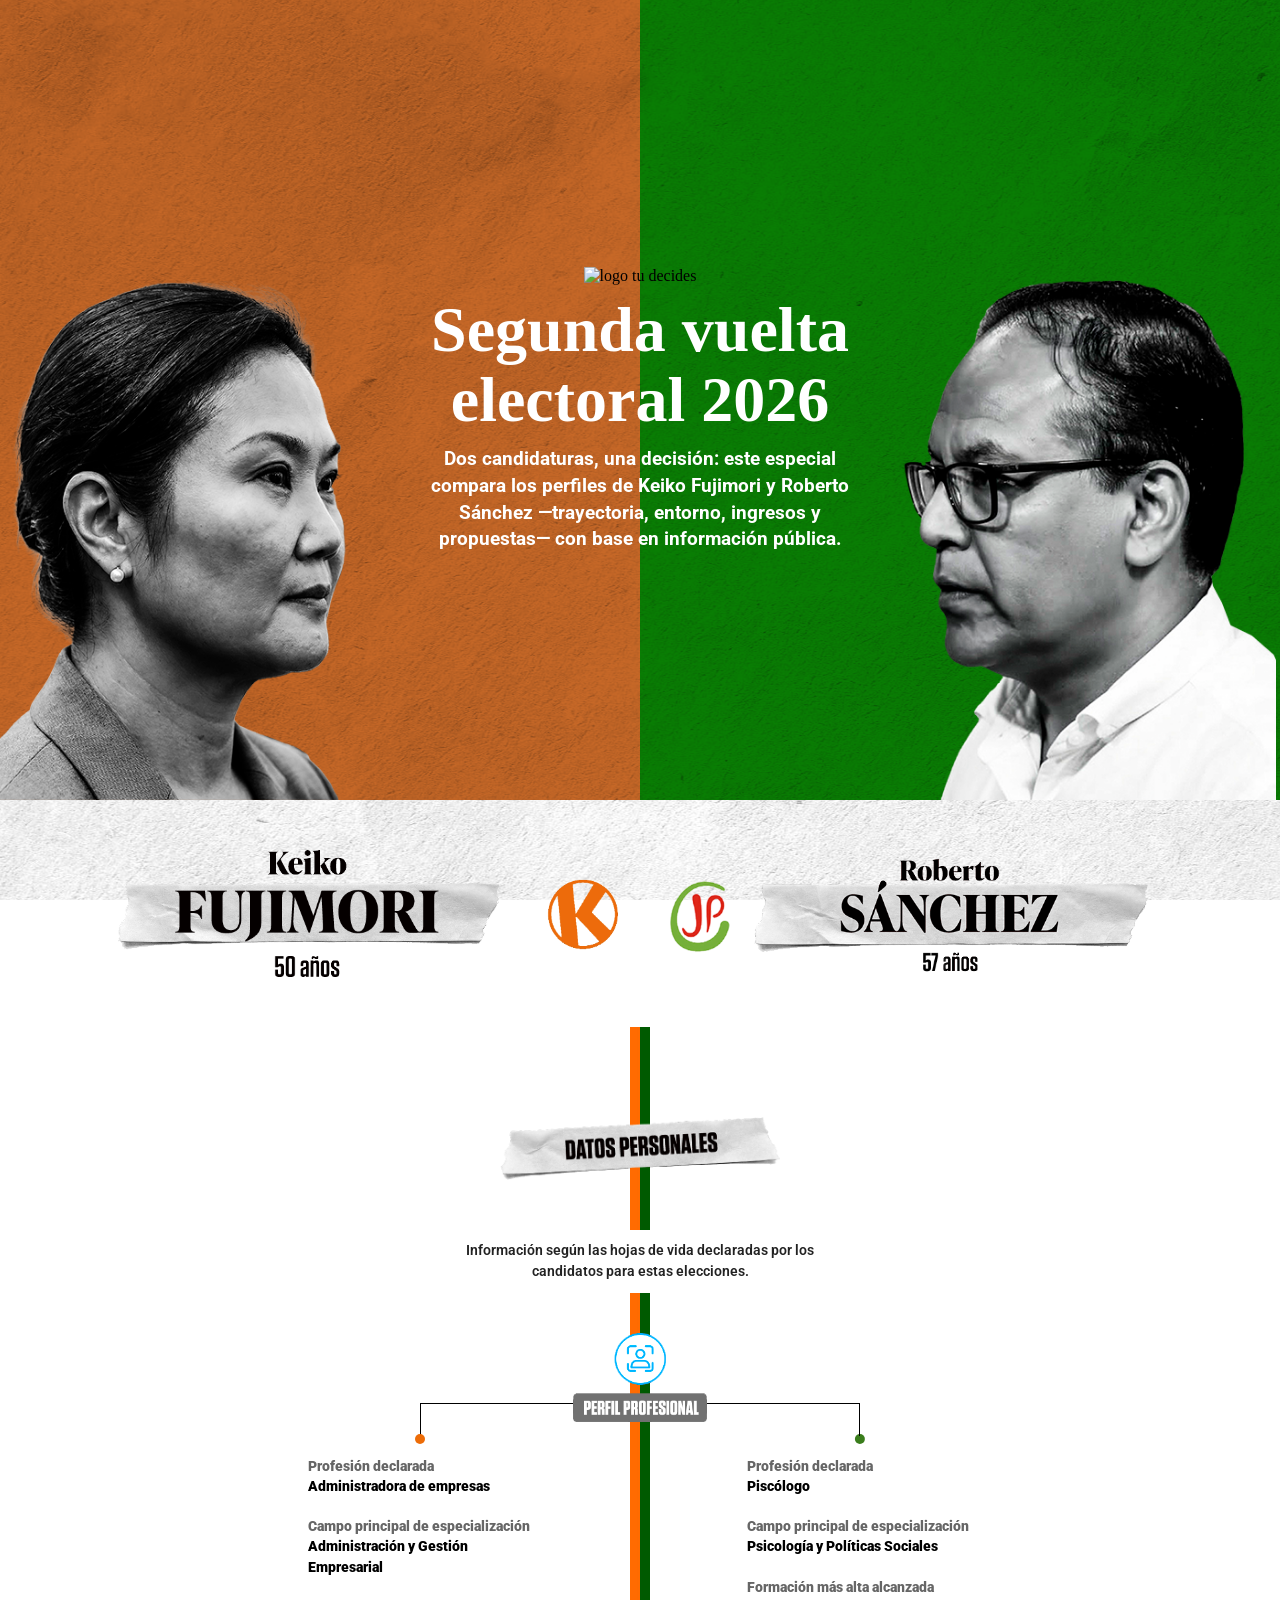
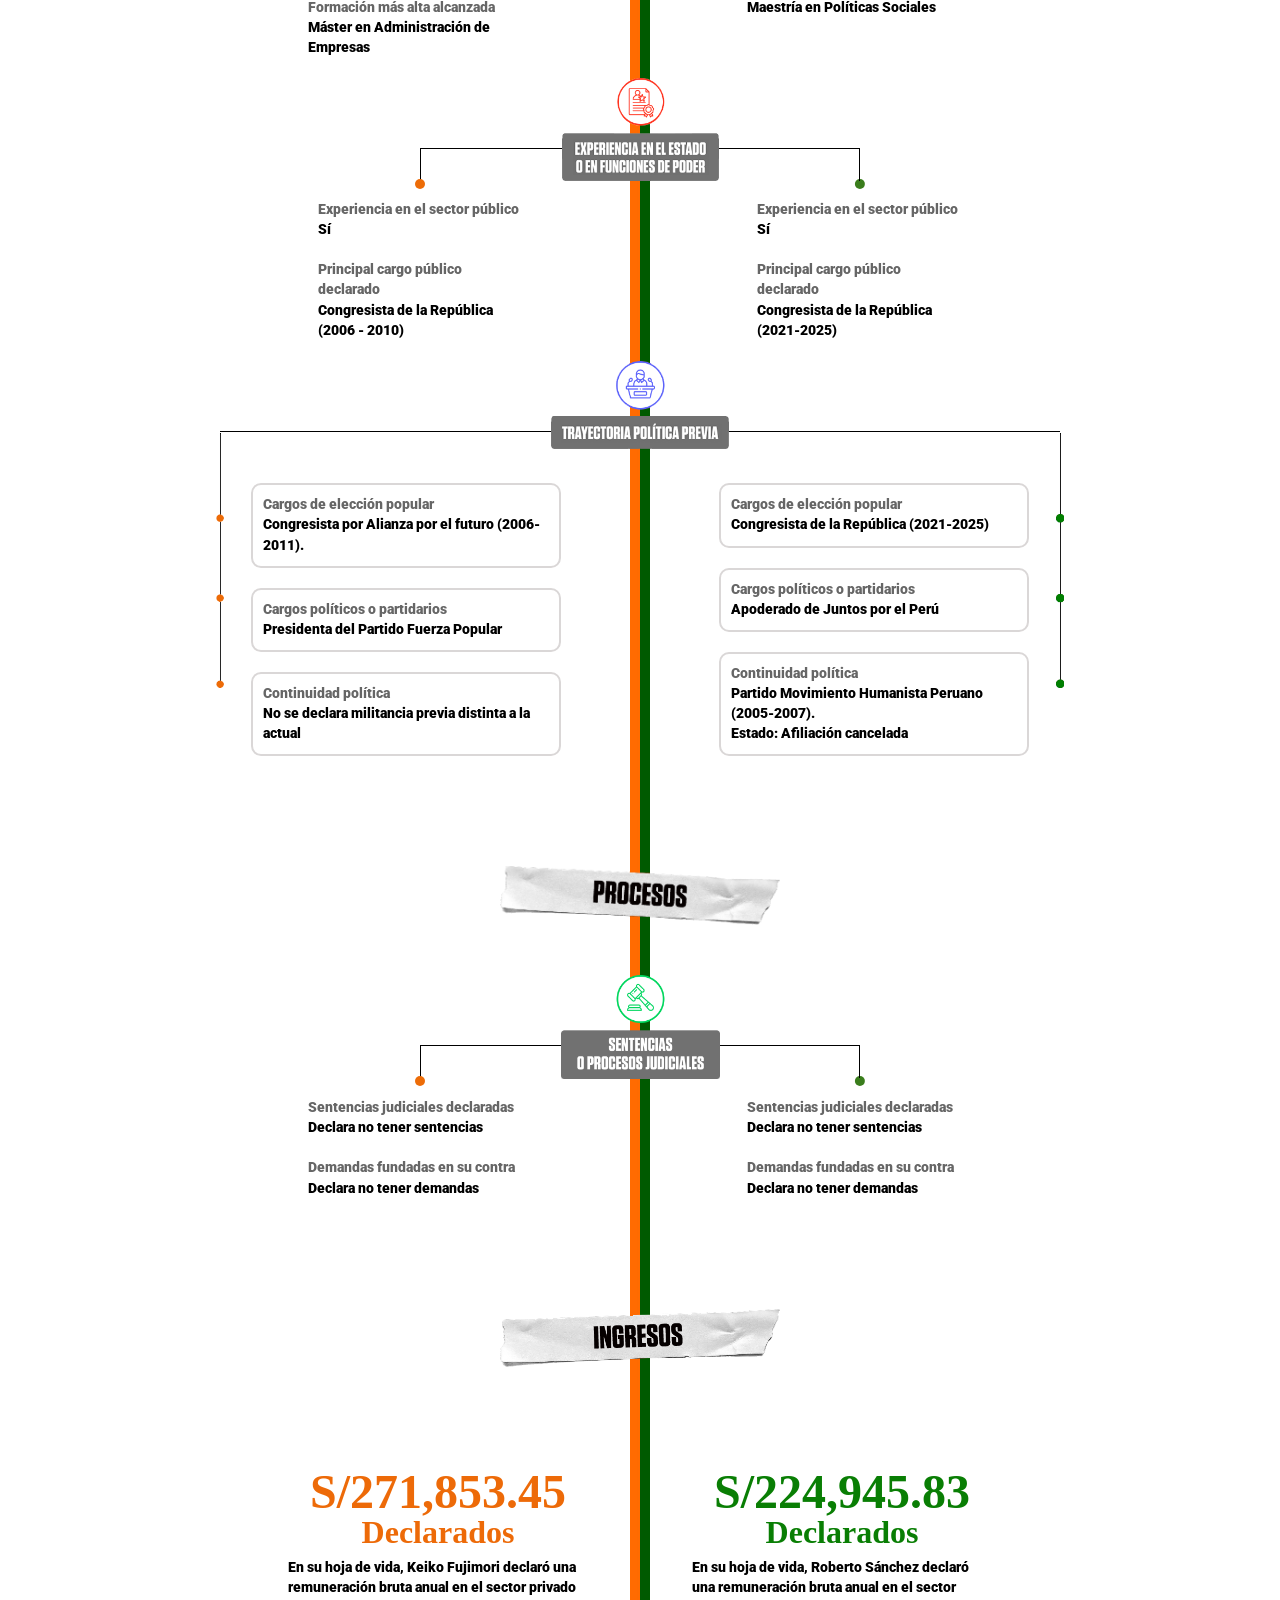
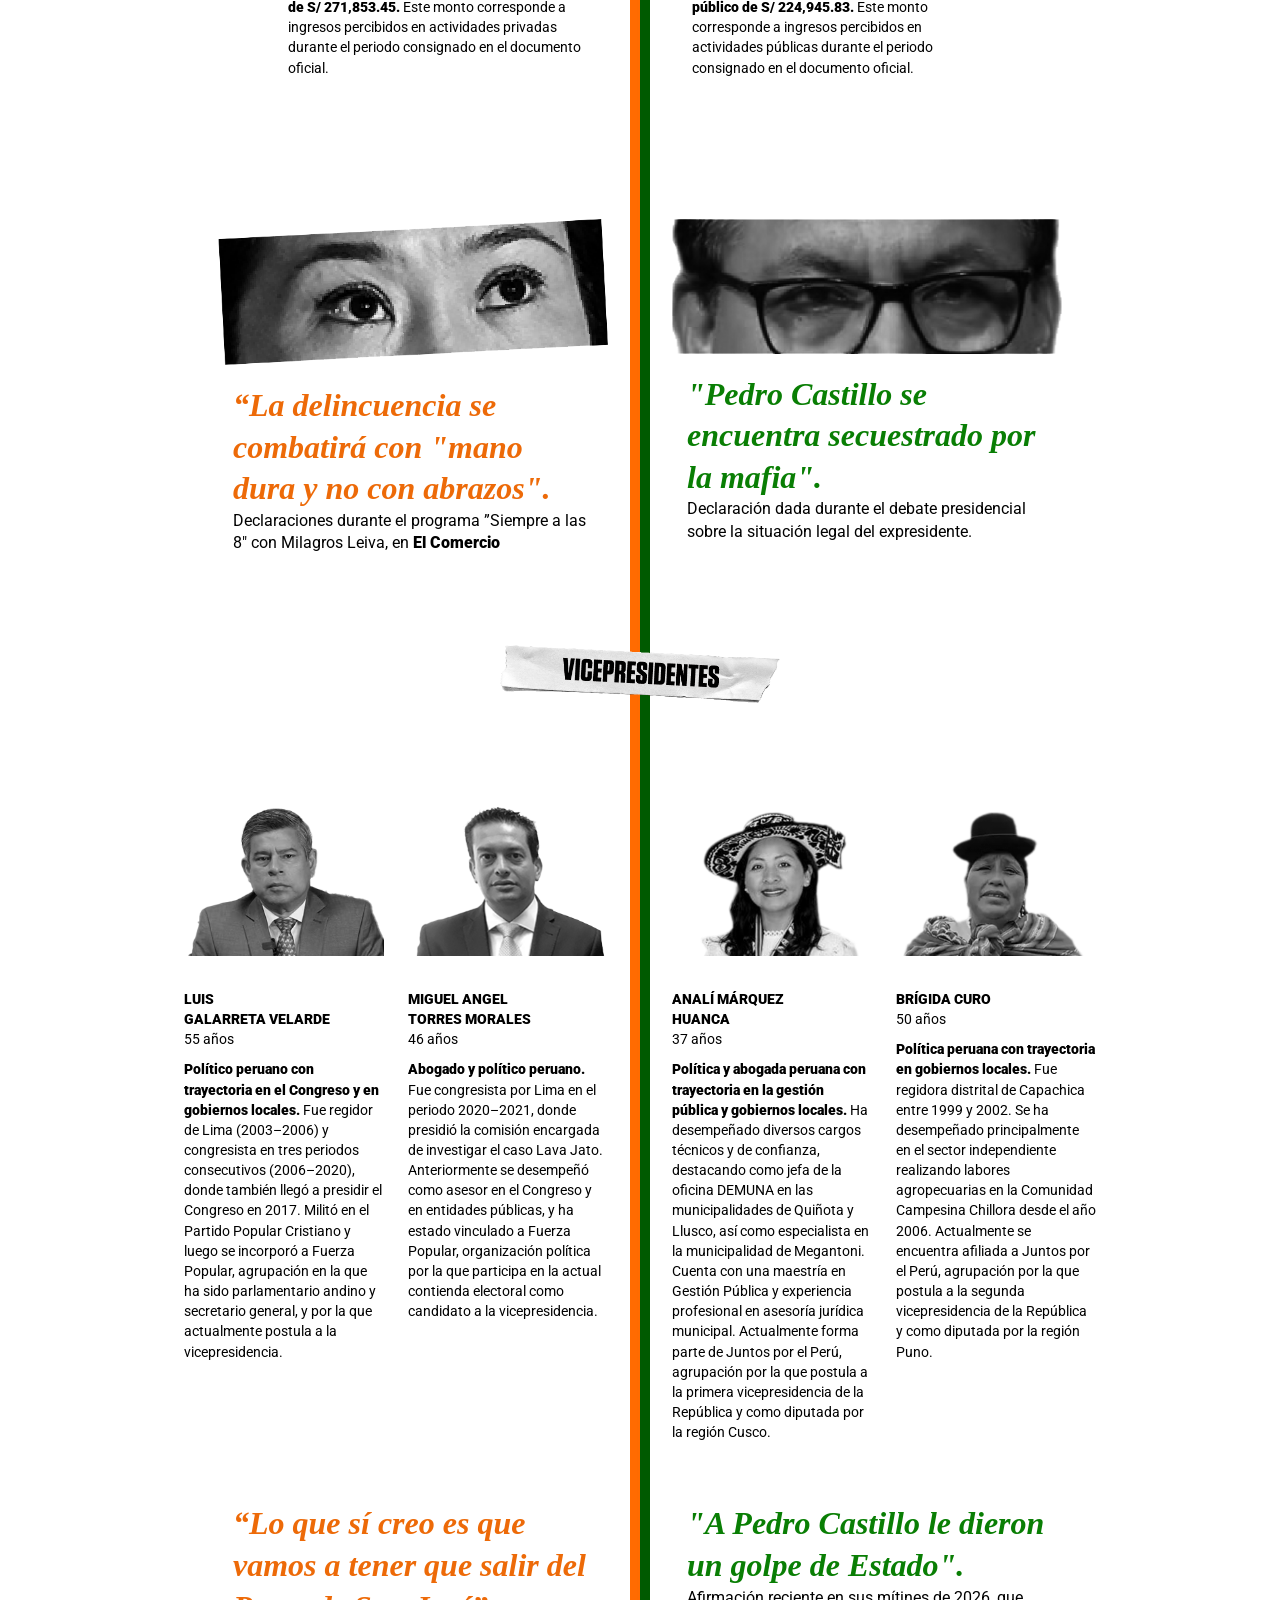
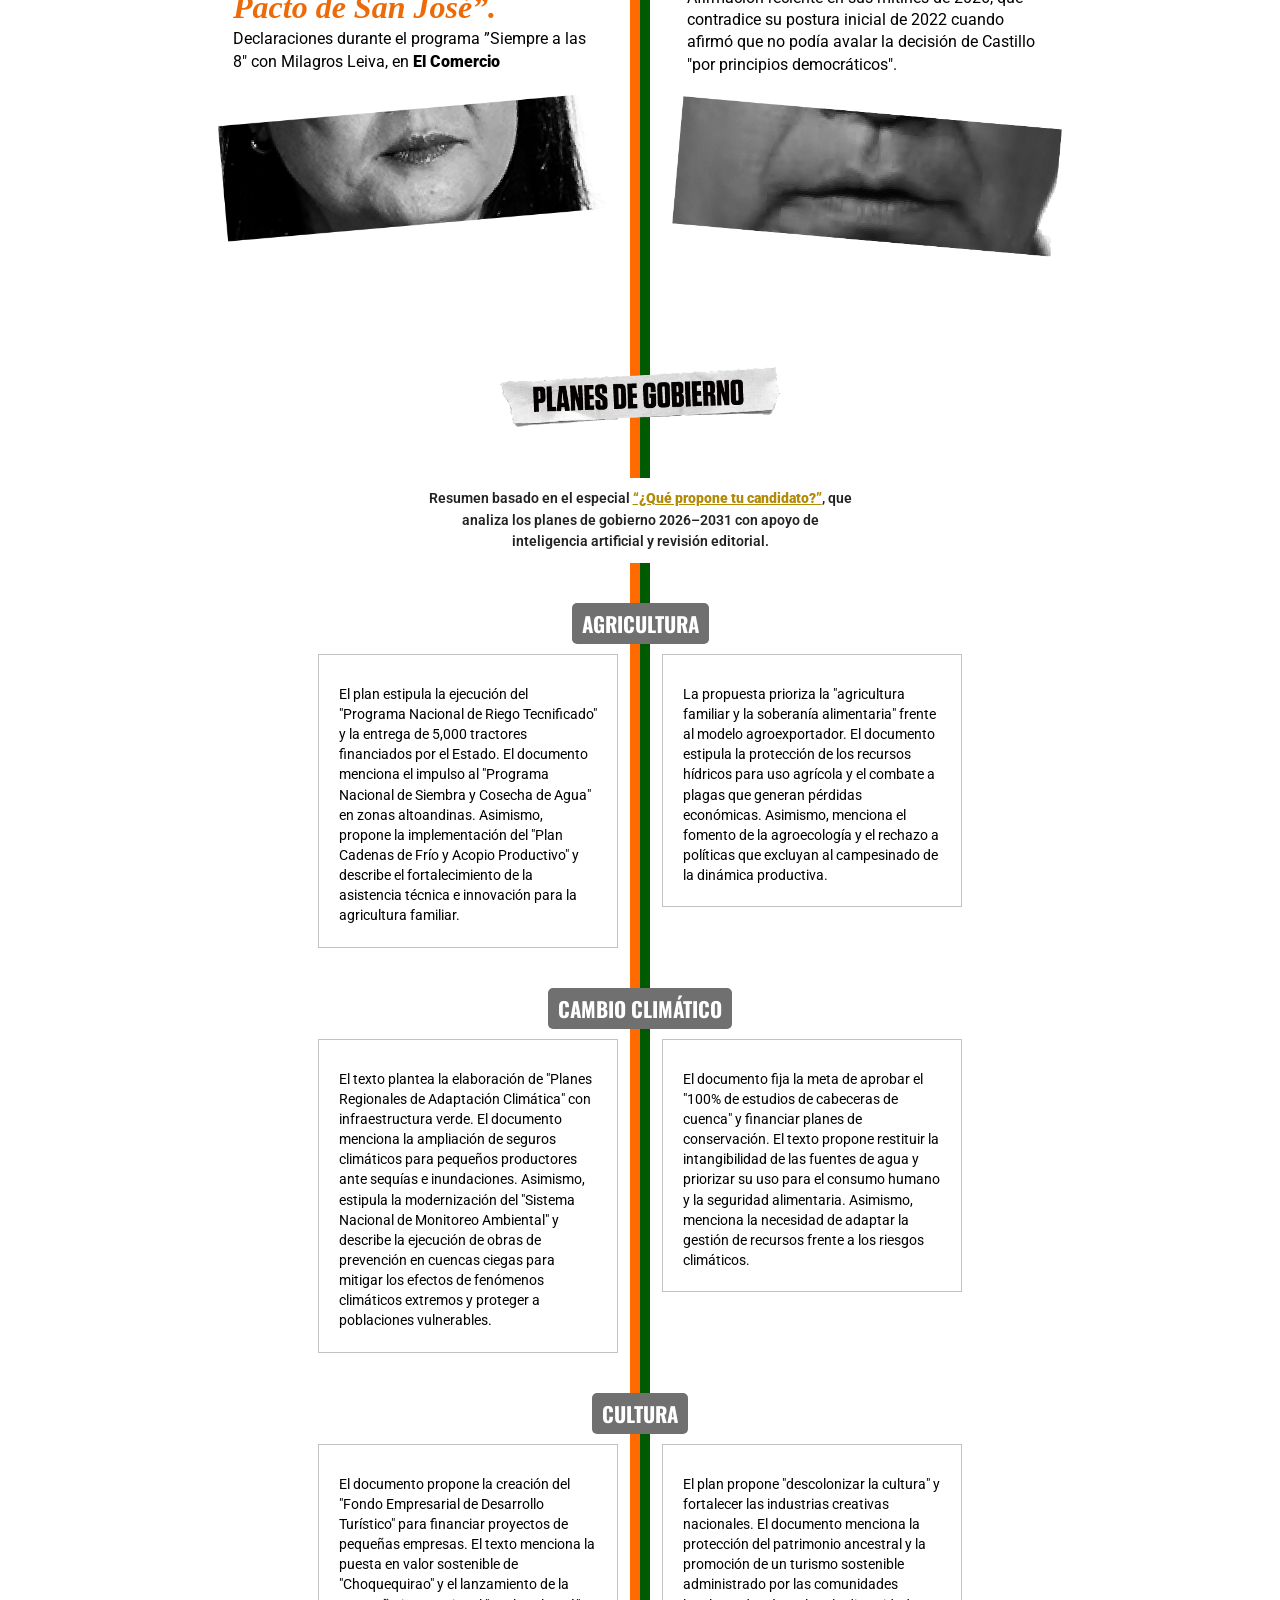
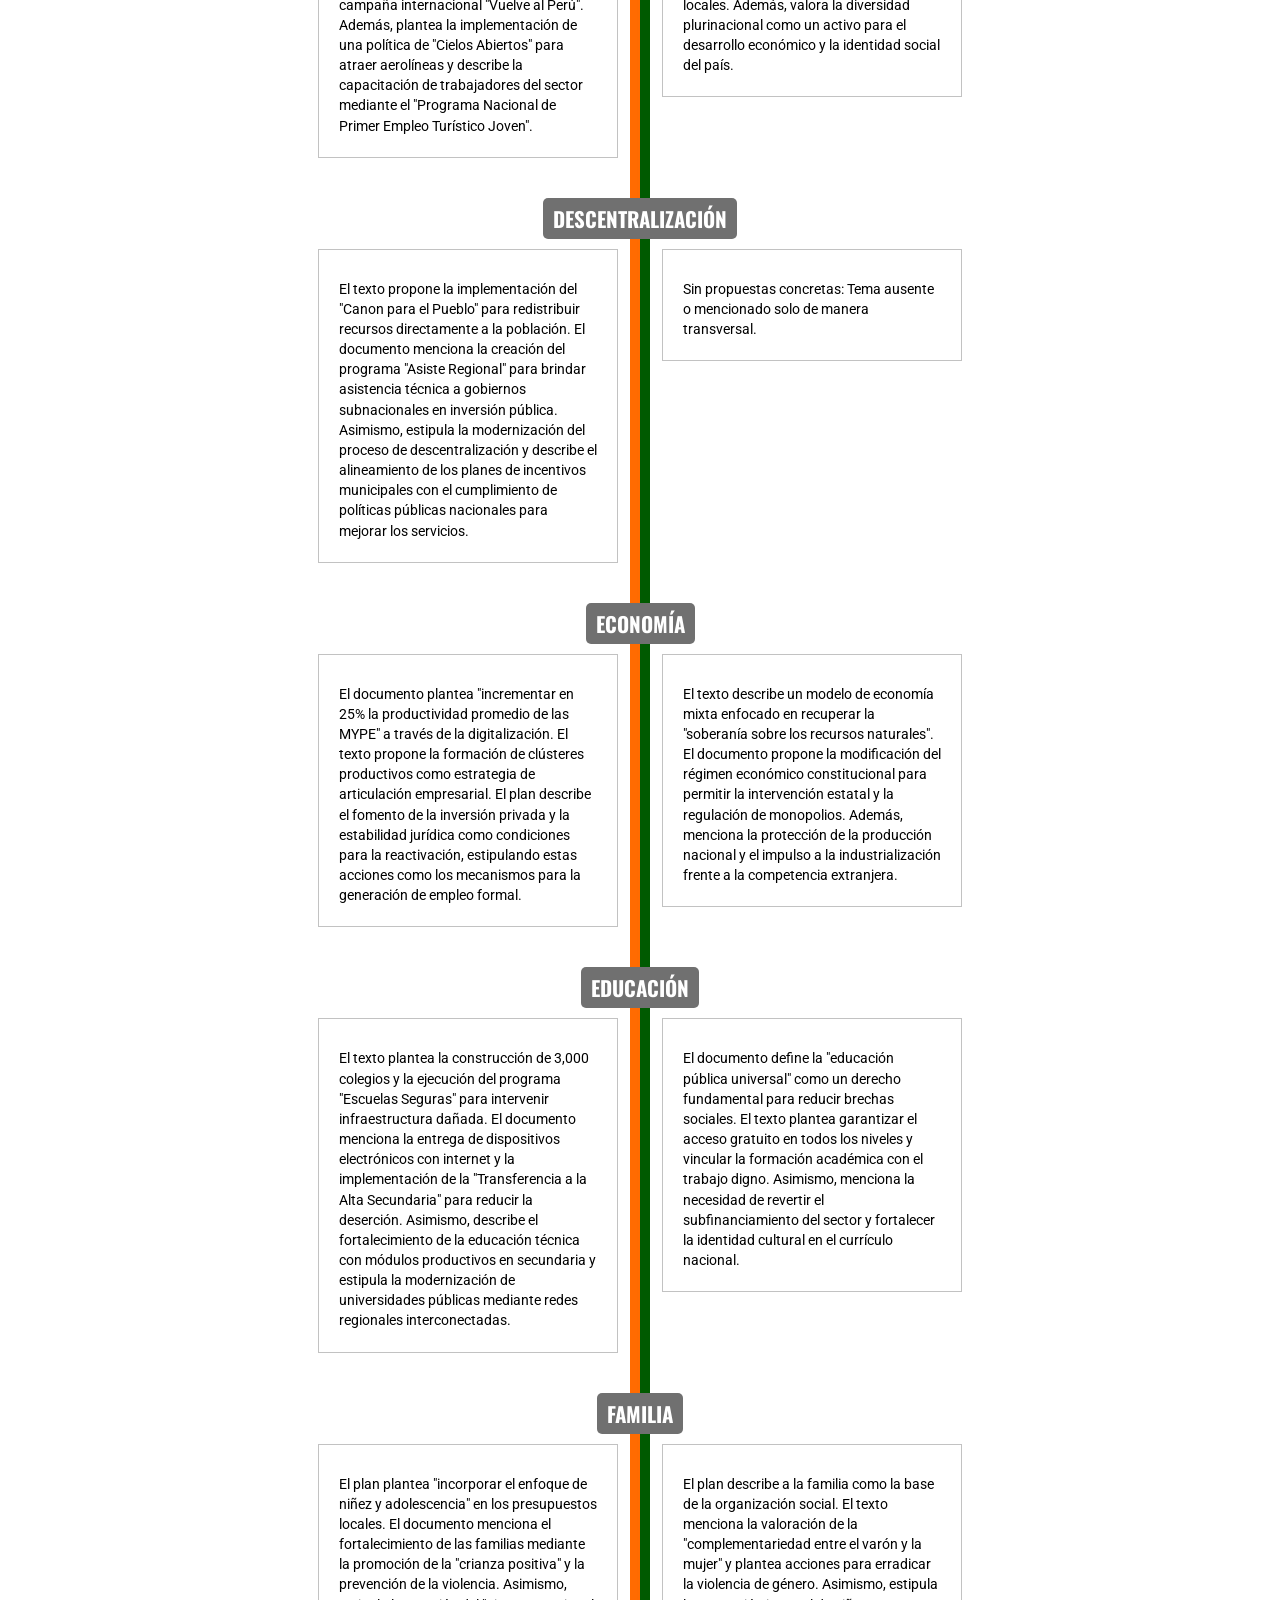
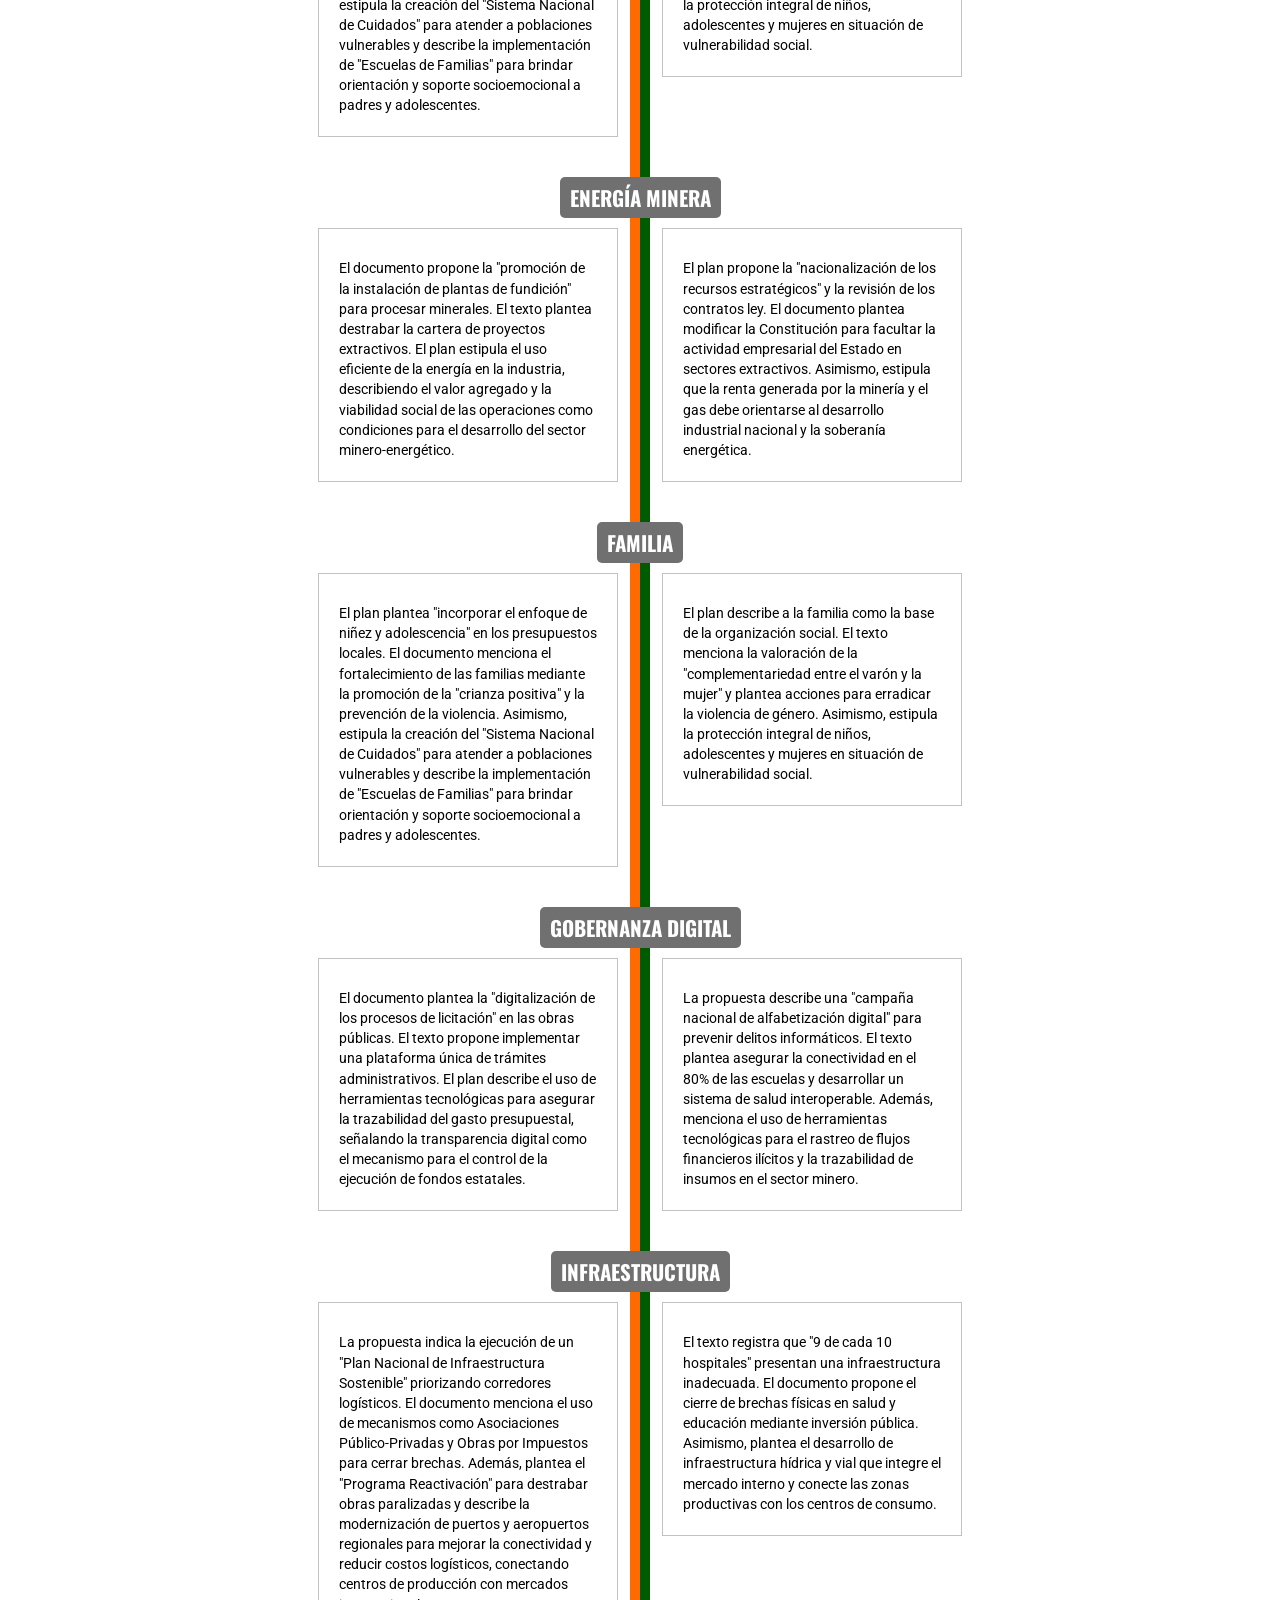
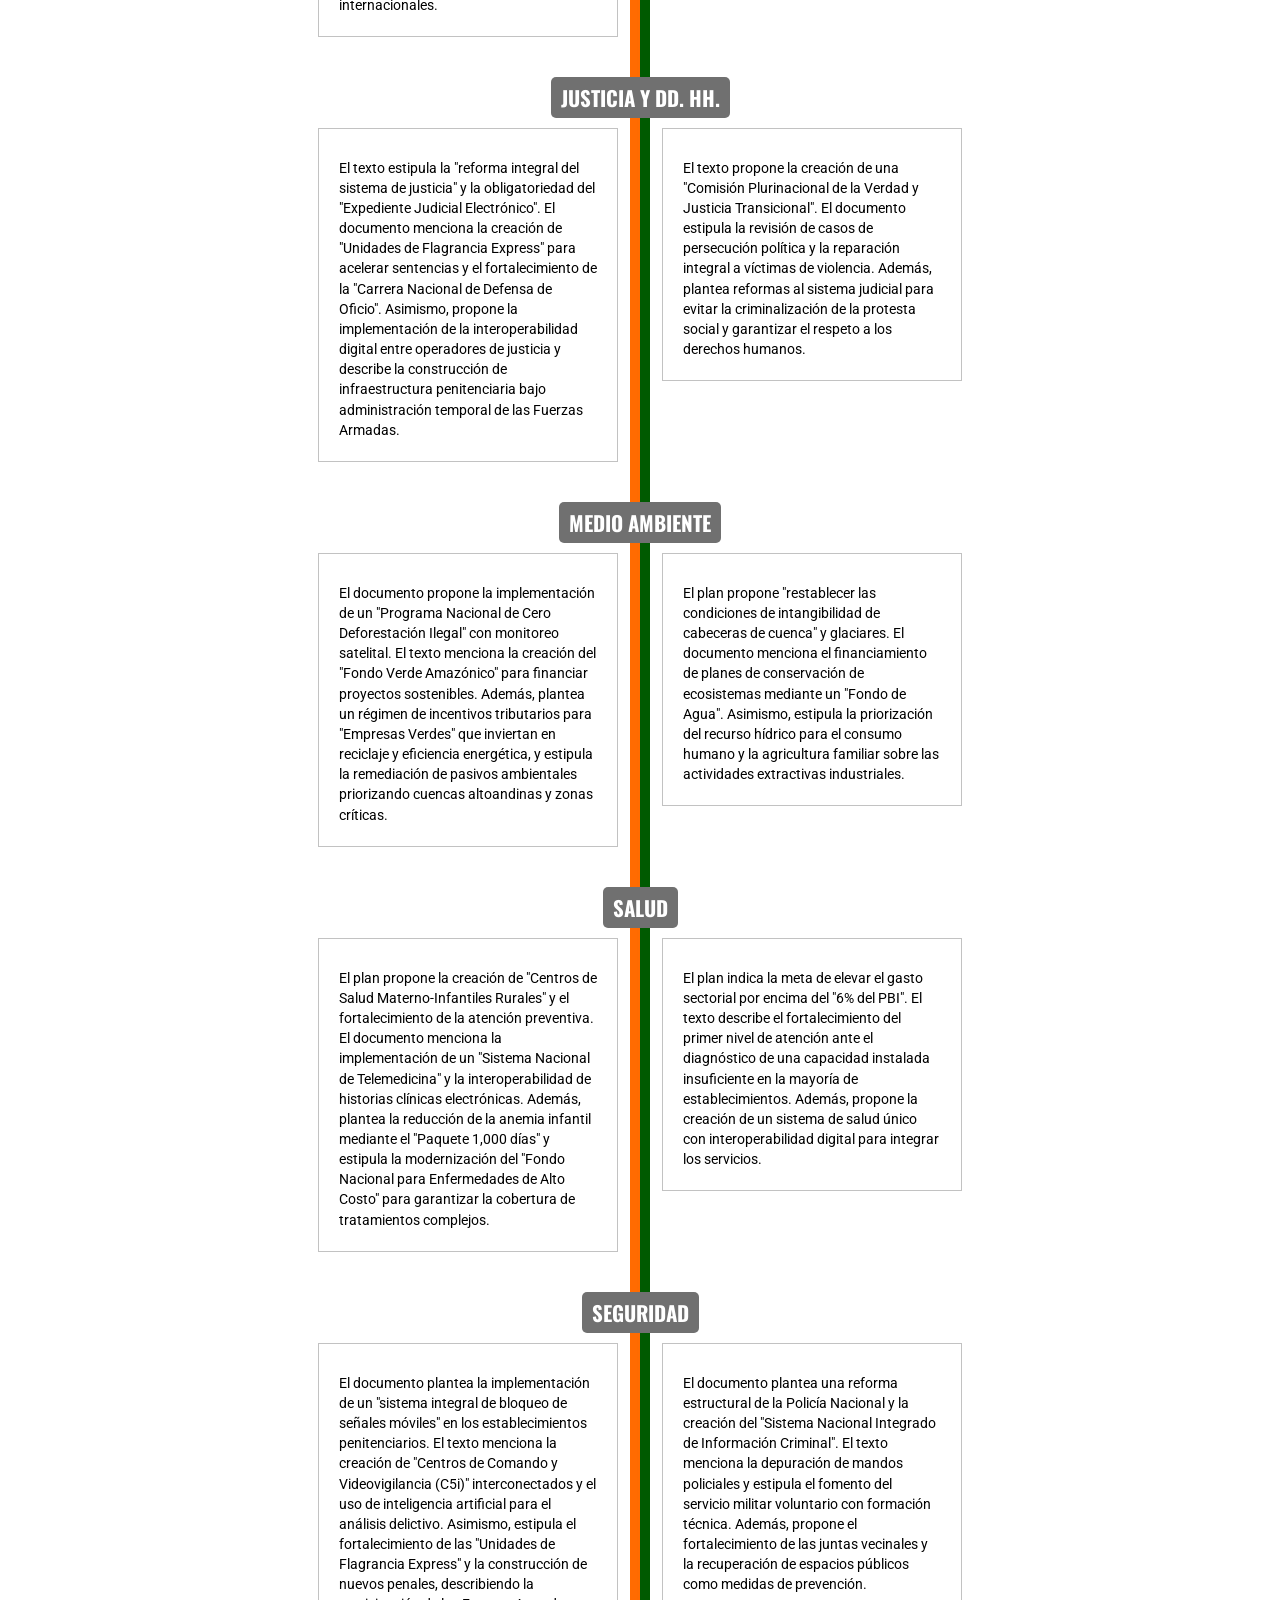
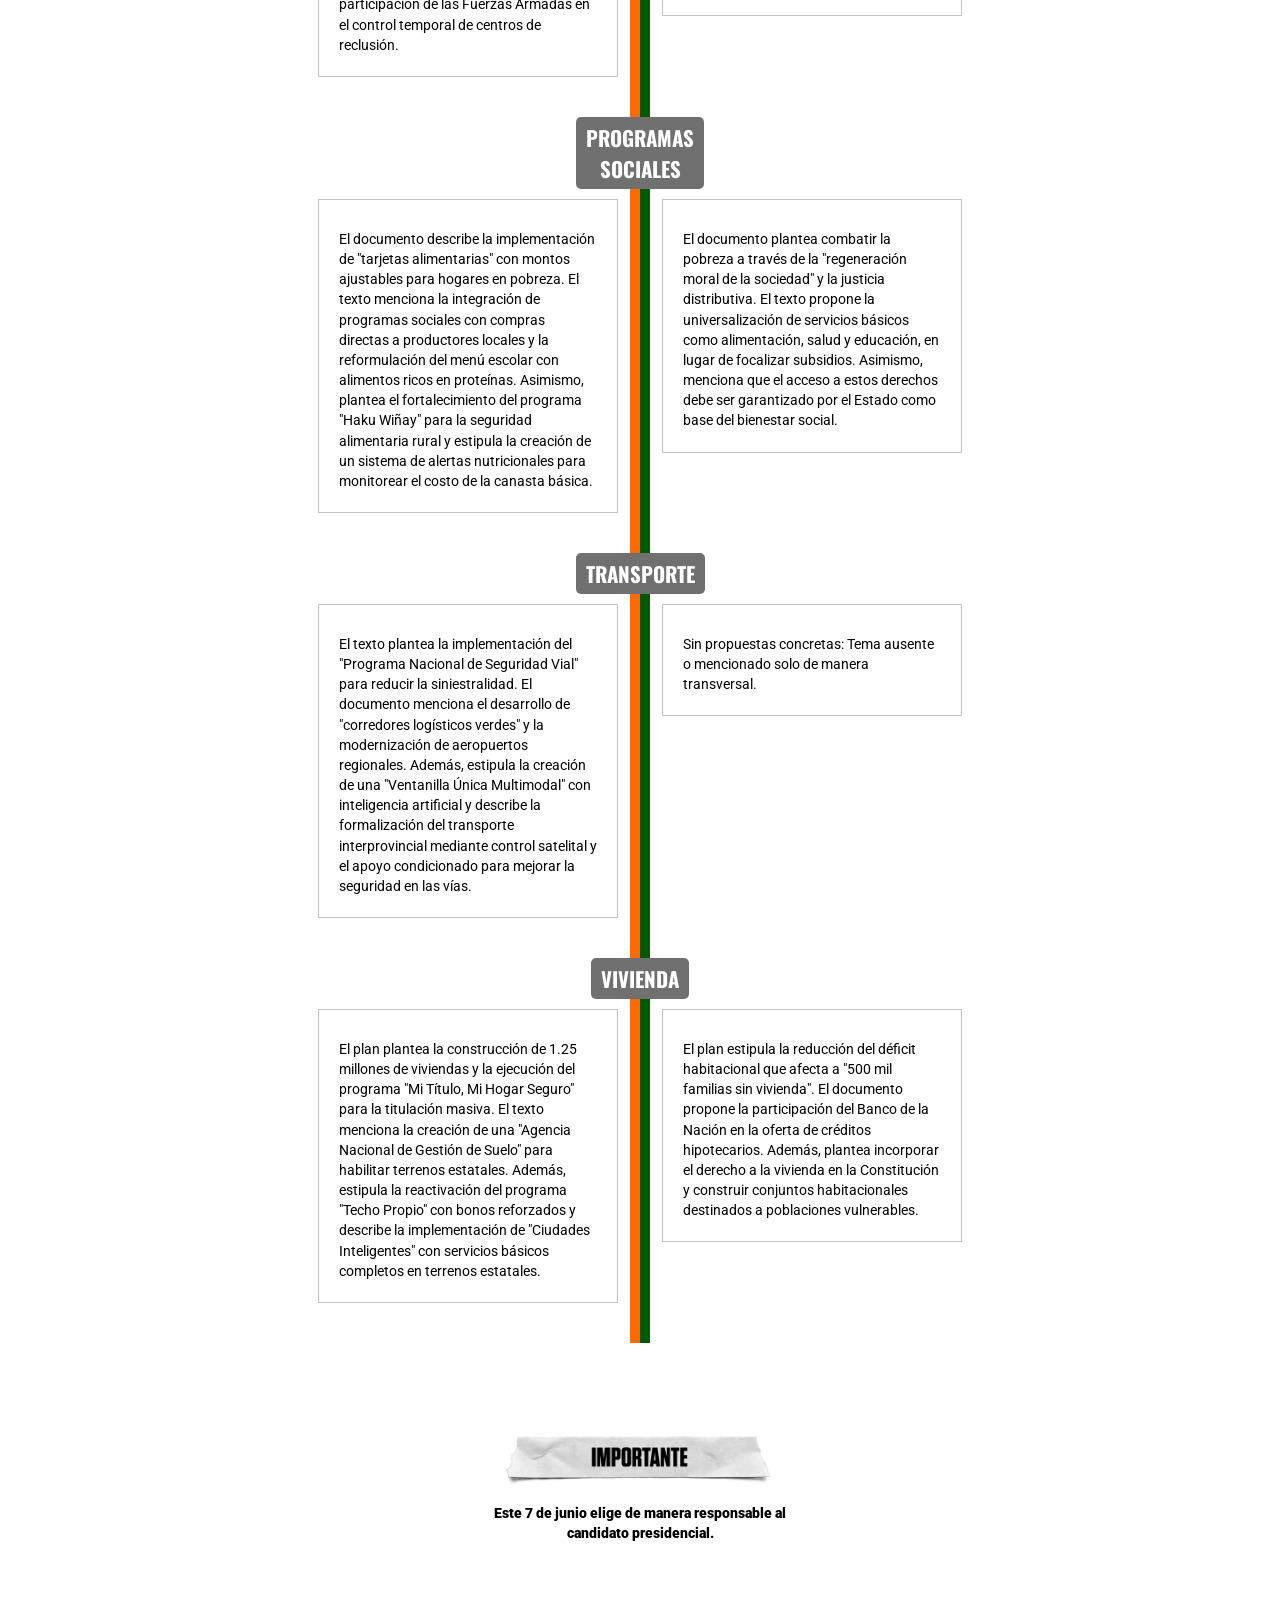
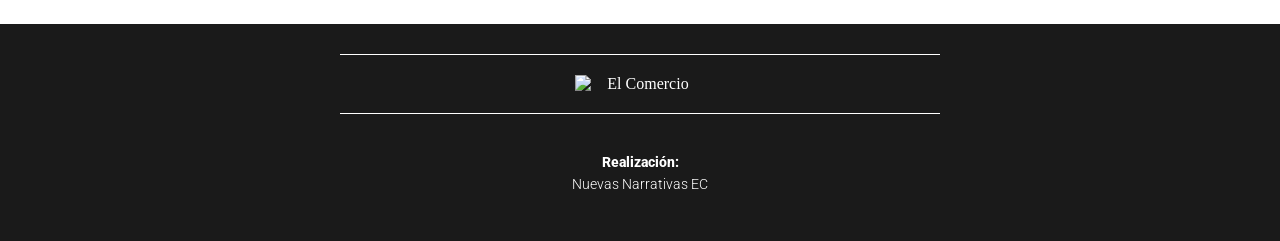
==== commit f4fdfbc1: "update sanchez portada" ====
--- a/index-sanchez.html
+++ b/index-sanchez.html
@@ -117,7 +117,7 @@
             color: #097E04;
         }
         .bg-sanchez-portada{
-            width: 40.5%;
+           /* width: 40.5%;*/
         }
 
         
--- a/css/style.css
+++ b/css/style.css
@@ -86,7 +86,7 @@
         object-fit: cover;
         position: absolute;
         top: 0;
-        width: 40%;  
+        width: fit-content;  
     }
     .bg-sanchez-portada{
         height: 100%;
@@ -94,7 +94,7 @@
         position: absolute;
         right: -105px;
         top: 0;   
-        width: 34.5%;        
+        width: fit-content;        
     }
 .box-logos{
     padding-top: 50px;
@@ -1487,6 +1487,7 @@
         position: absolute;
         top: 0;
         width: 38%;
+        width: fit-content;
     }
     .bg-sanchez-portada{
         height: 100%;
@@ -1495,6 +1496,7 @@
         right: -80px;
         top: 0;
         width: 38.5%;
+        width: fit-content;
     }
     .main-header .bg-sanchez-portada-3{
         height: 100%;
@@ -1503,9 +1505,35 @@
         right: -80px;
         top: 0;
         width: 42.5%;
+        width: fit-content;
     }
     #main-header-desktop{
         overflow: hidden;
     }
 
+}
+
+@media (max-width: 1280px){
+
+    .bg-keiko-portada {
+        bottom: 0;
+        height: 65%;
+        left: -80px;
+        object-fit: contain;
+        position: absolute;
+        top: inherit;
+        width: 38%;
+    }
+    .main-header .bg-sanchez-portada-3{
+        bottom: 0;
+        height: 65%;
+        object-fit: contain;
+        position: absolute;
+        right: -80px;
+        top: inherit;
+        width: 42.5%;
+    }
+
+
+
 }
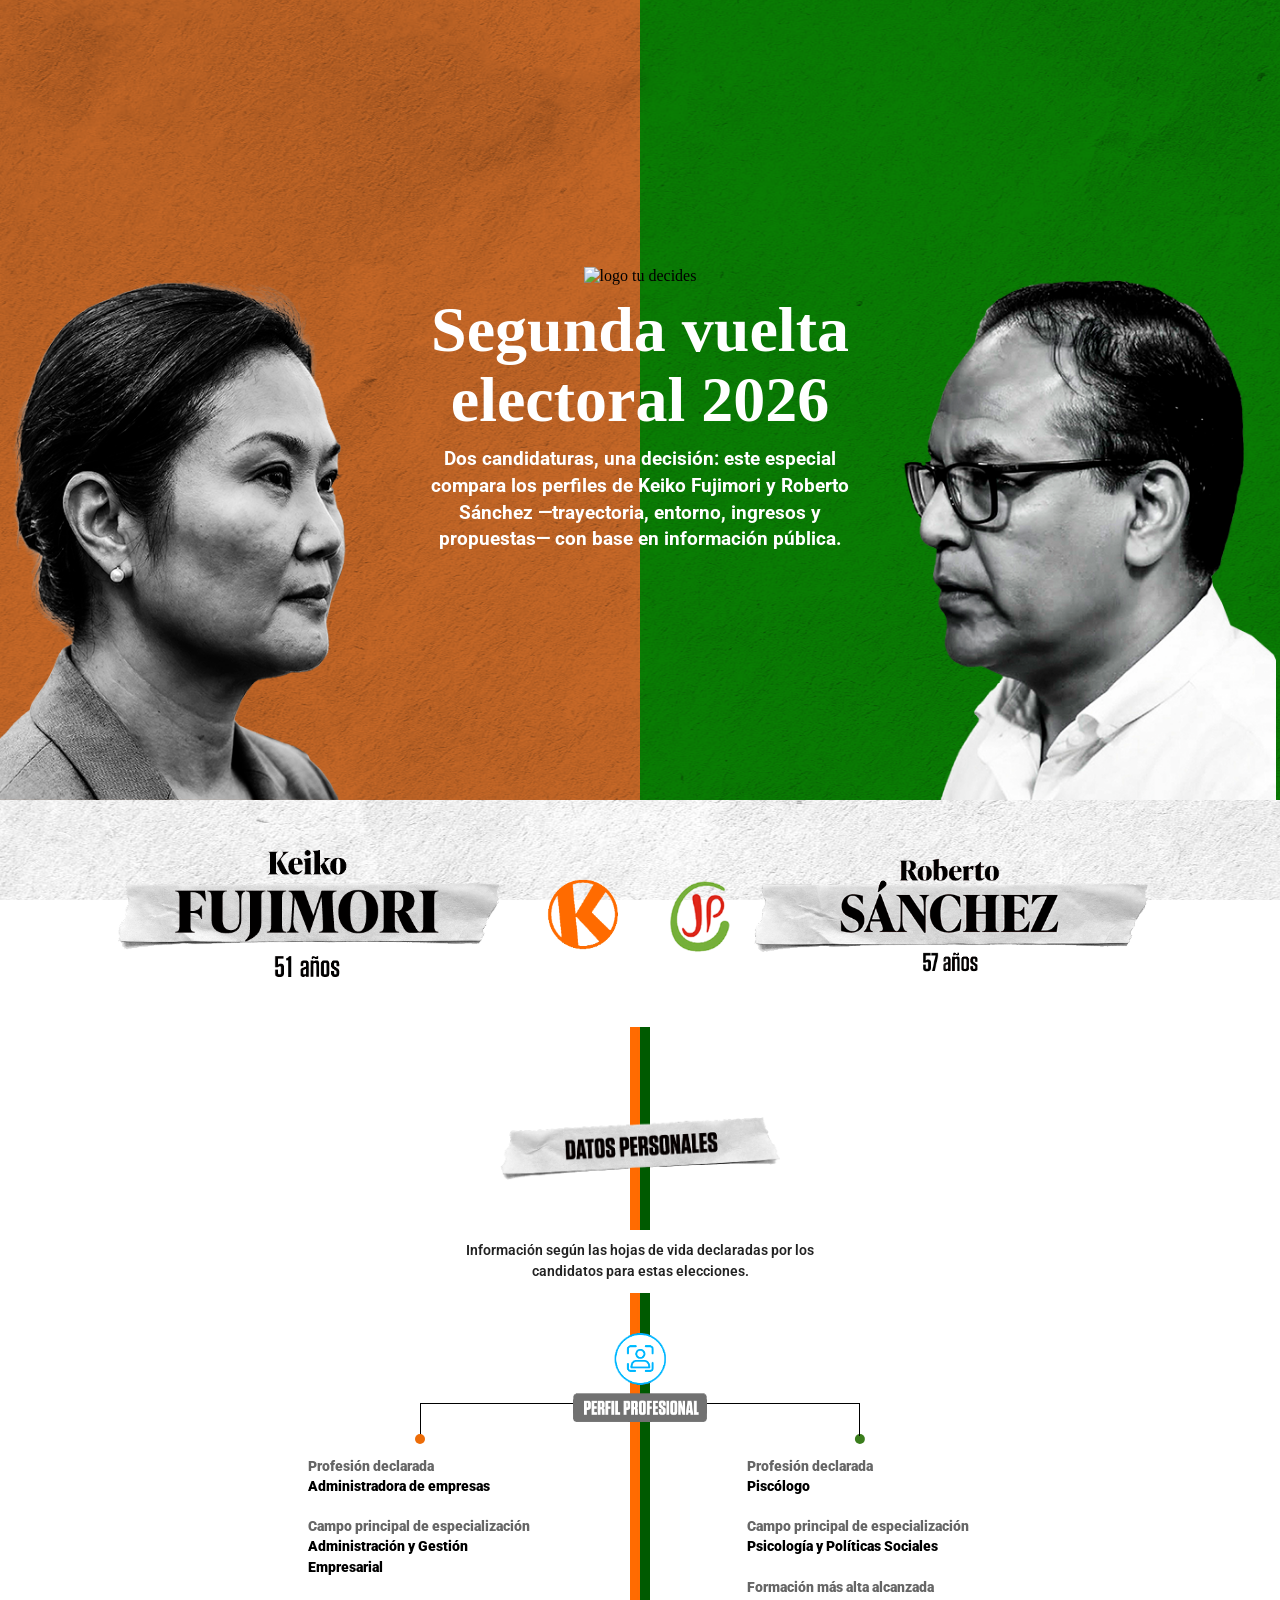
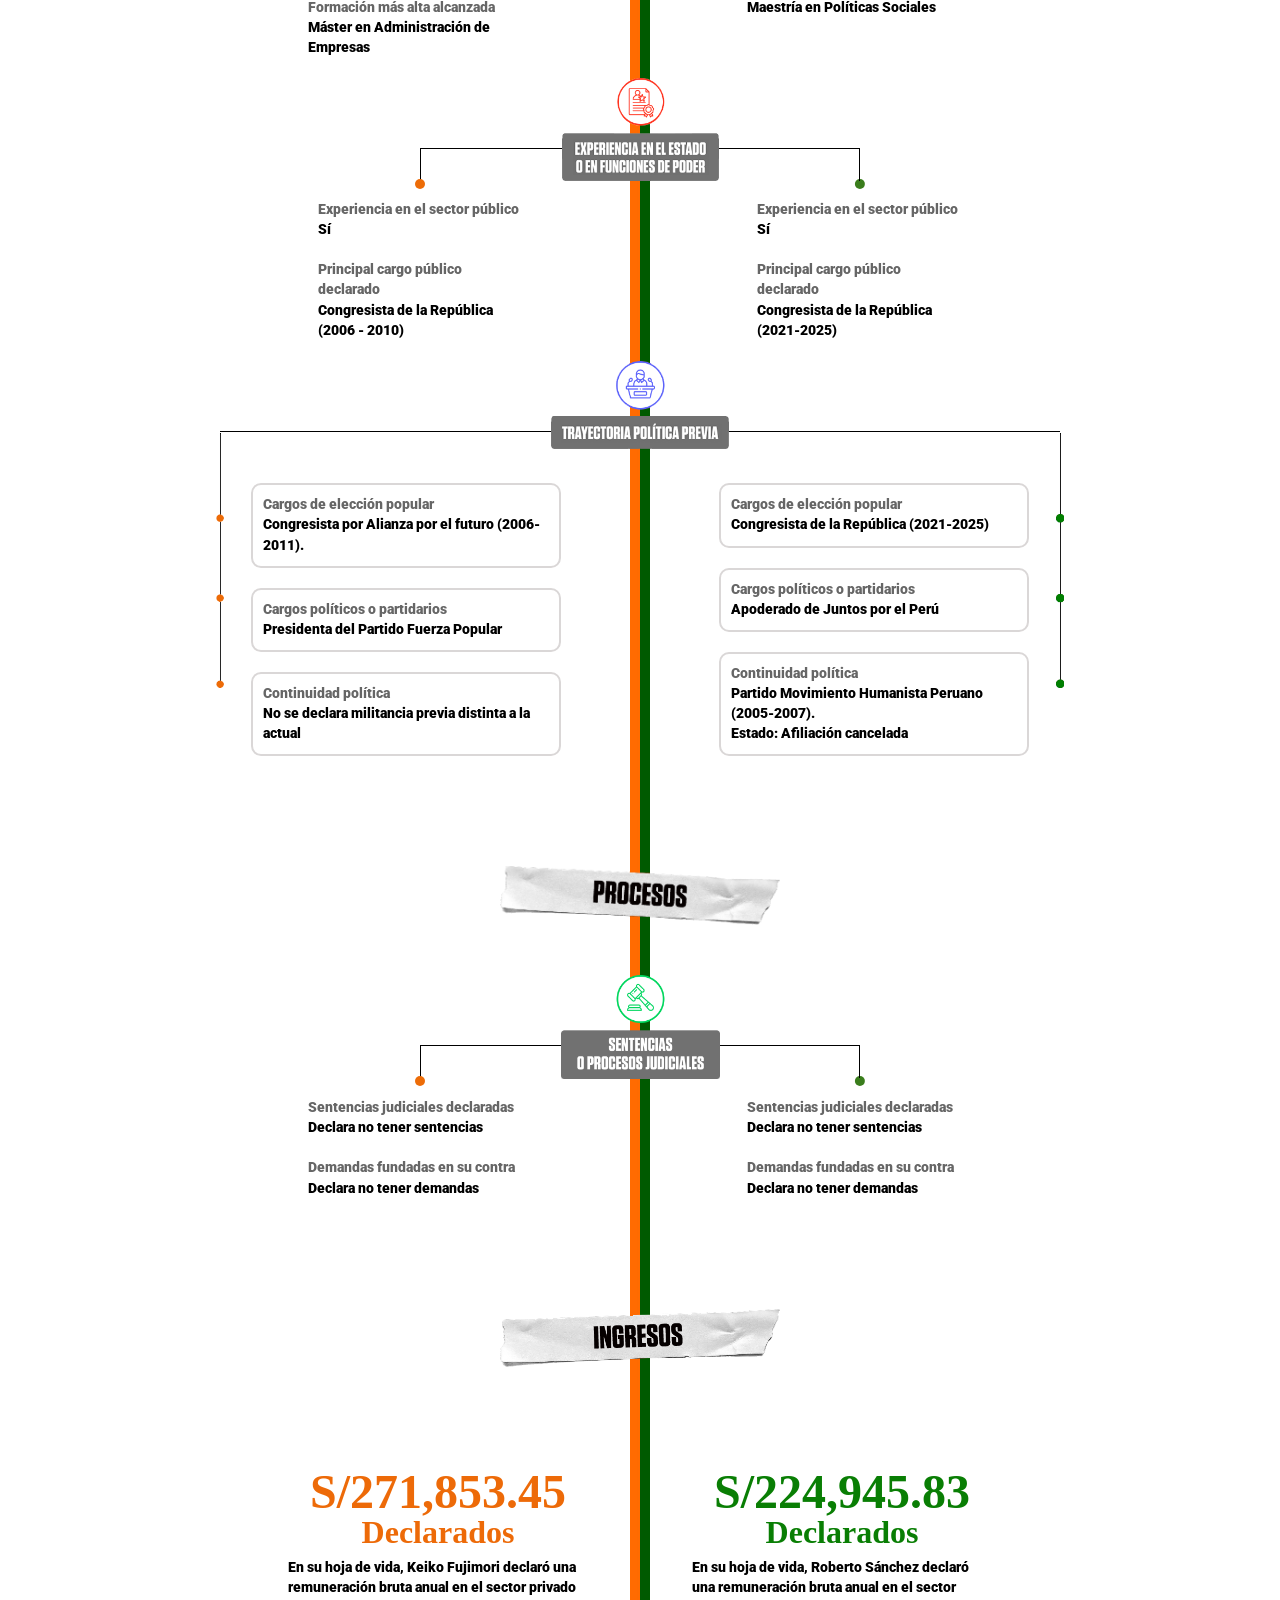
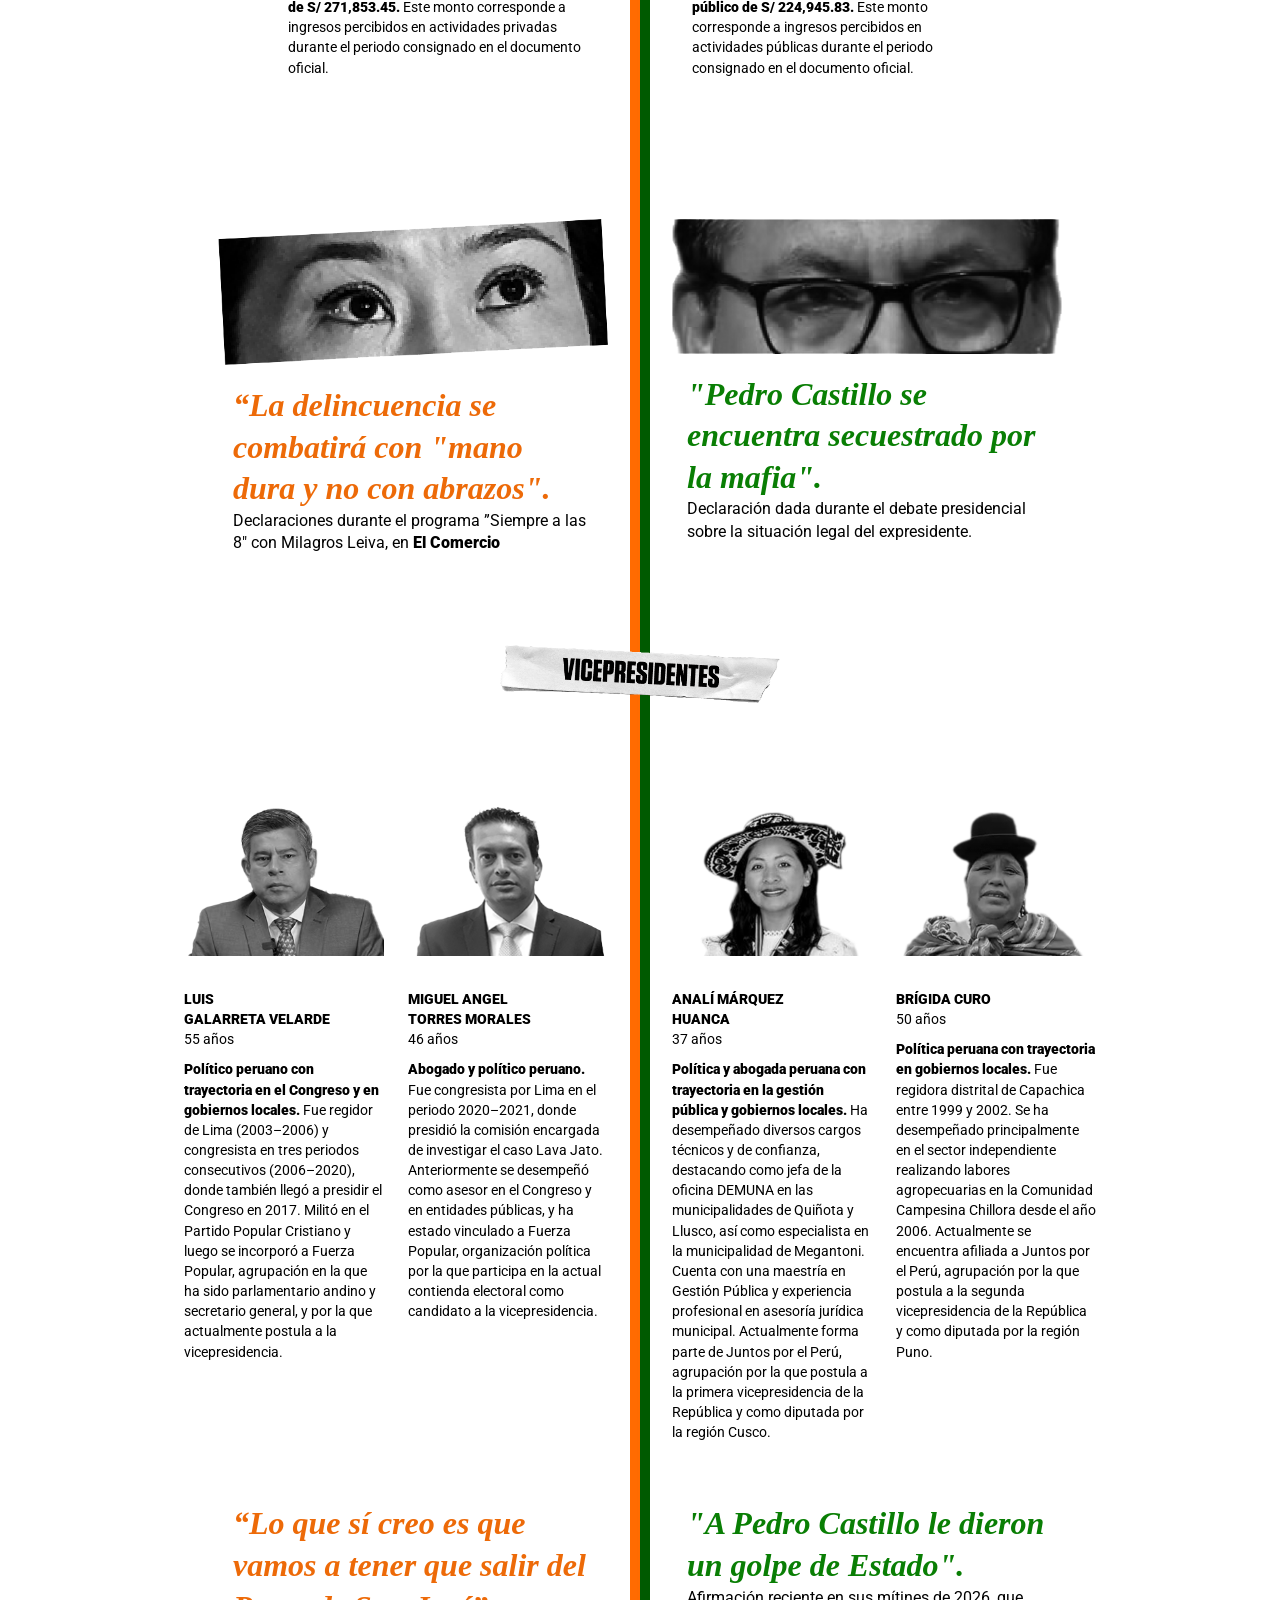
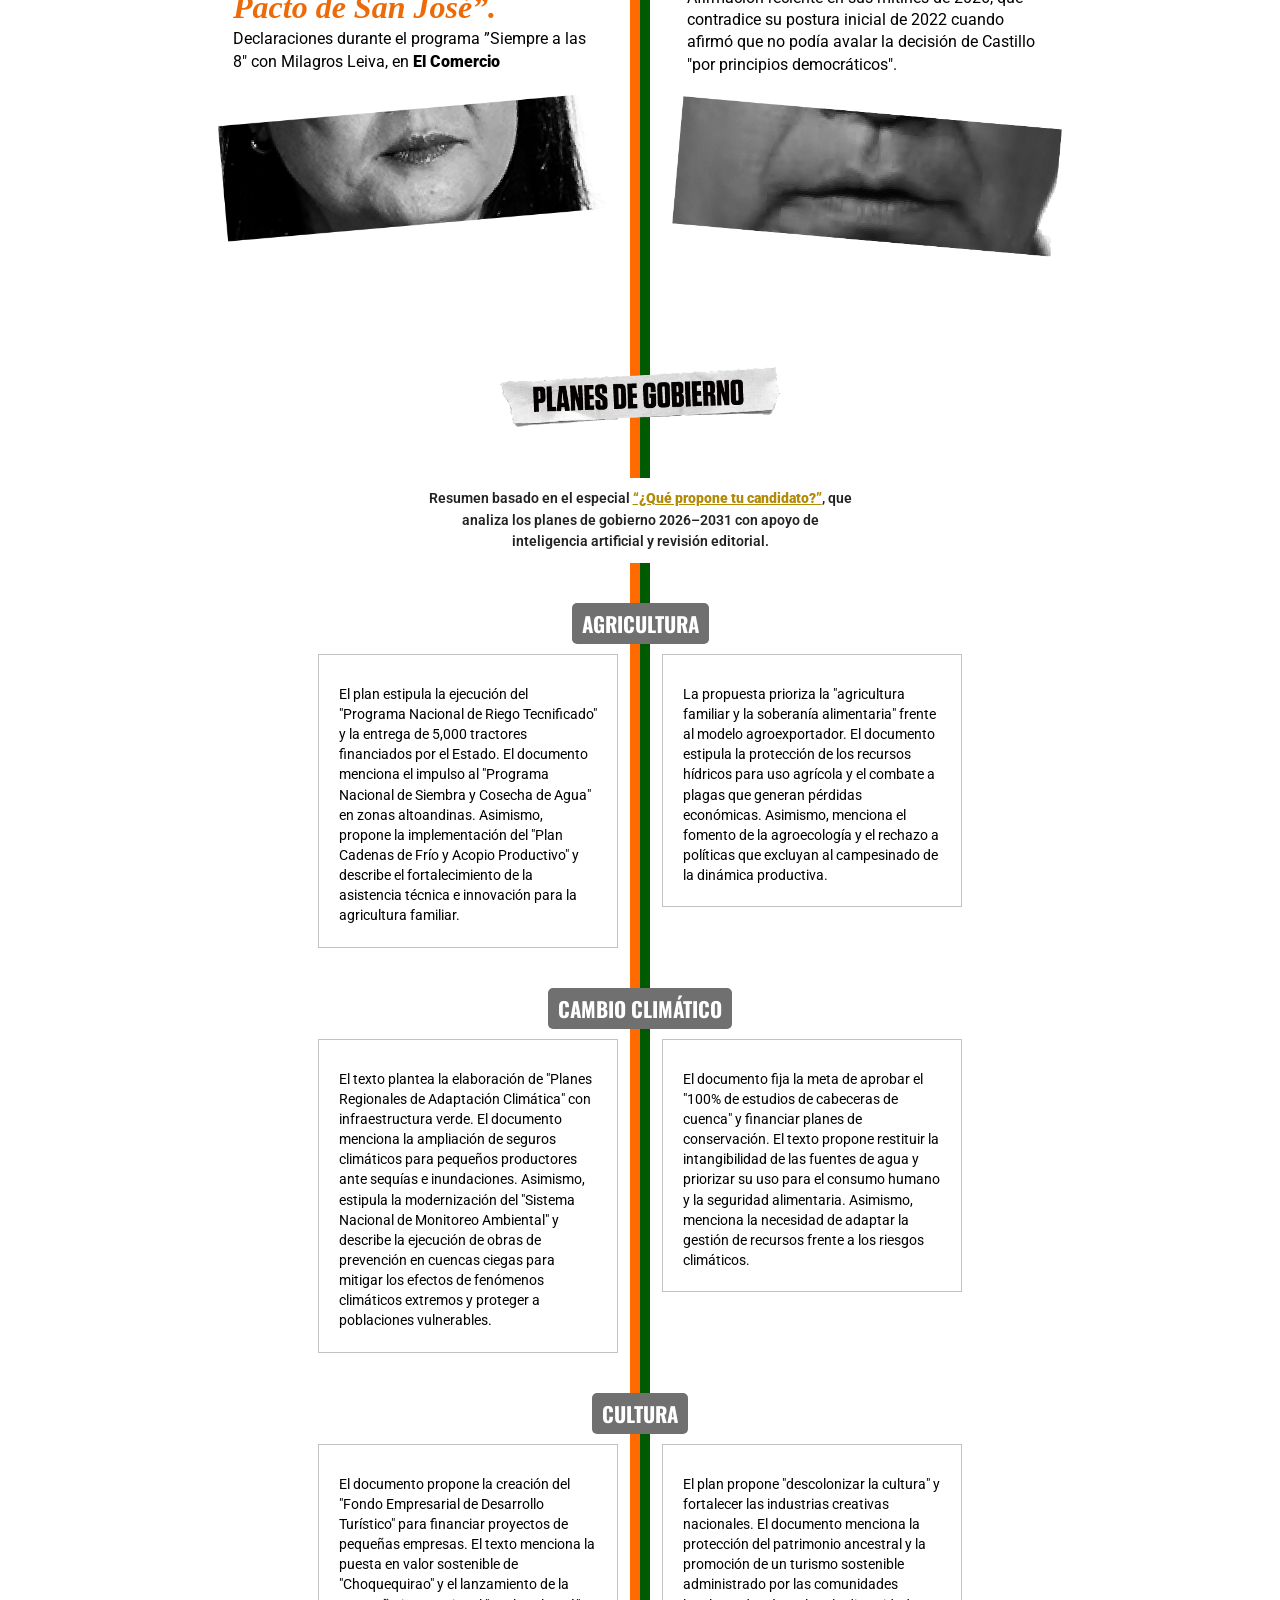
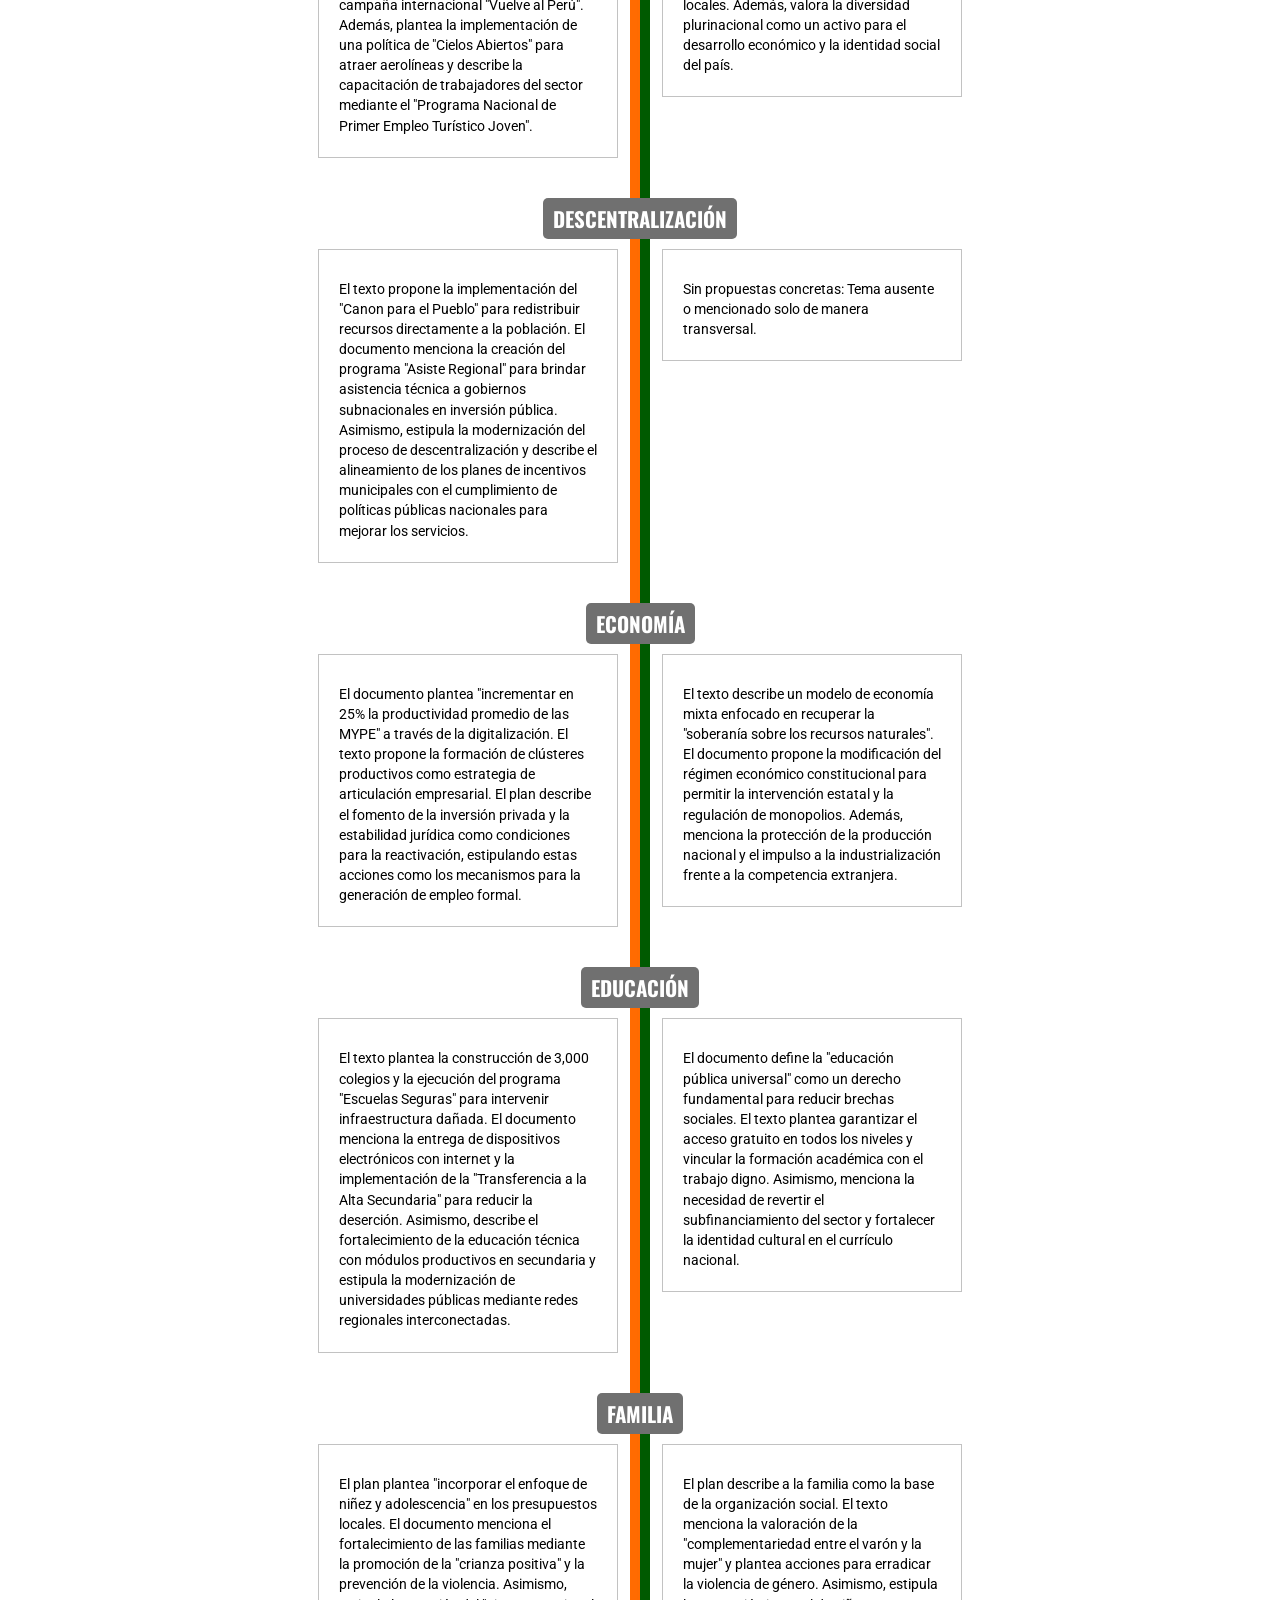
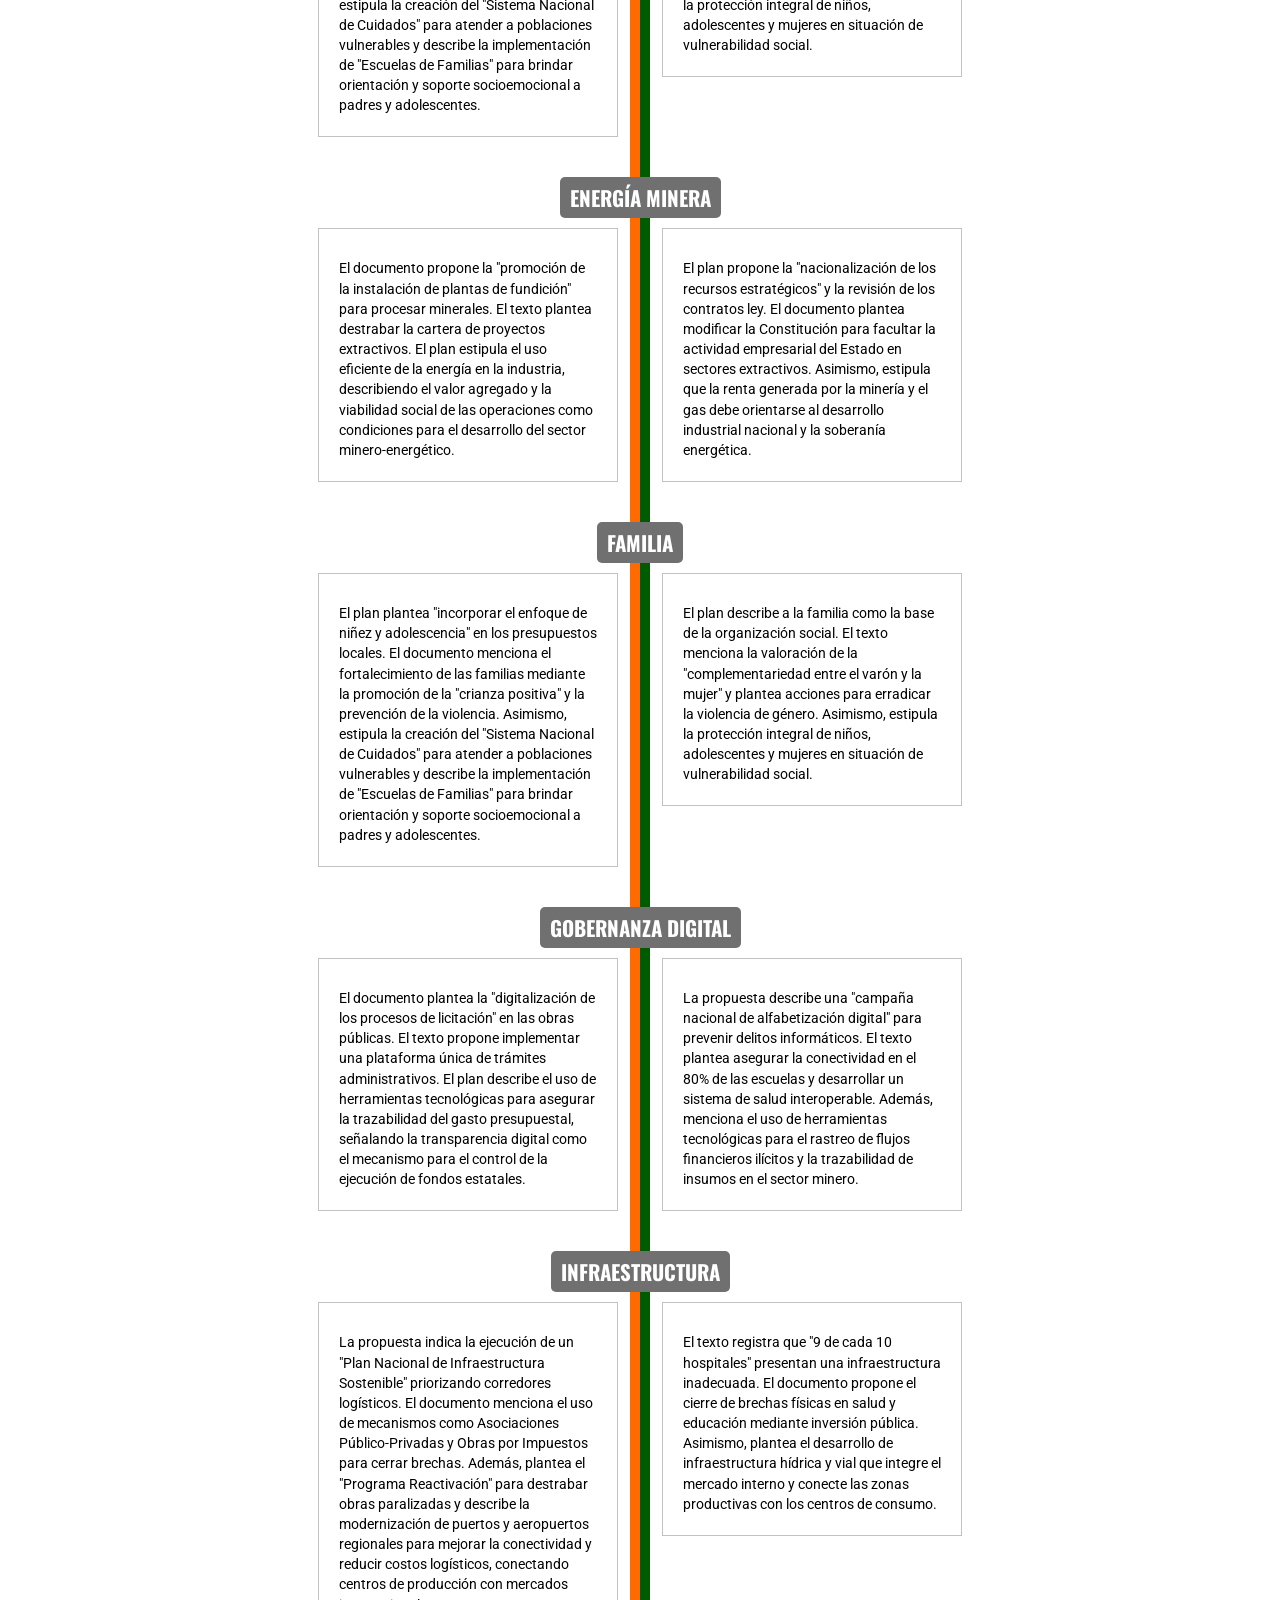
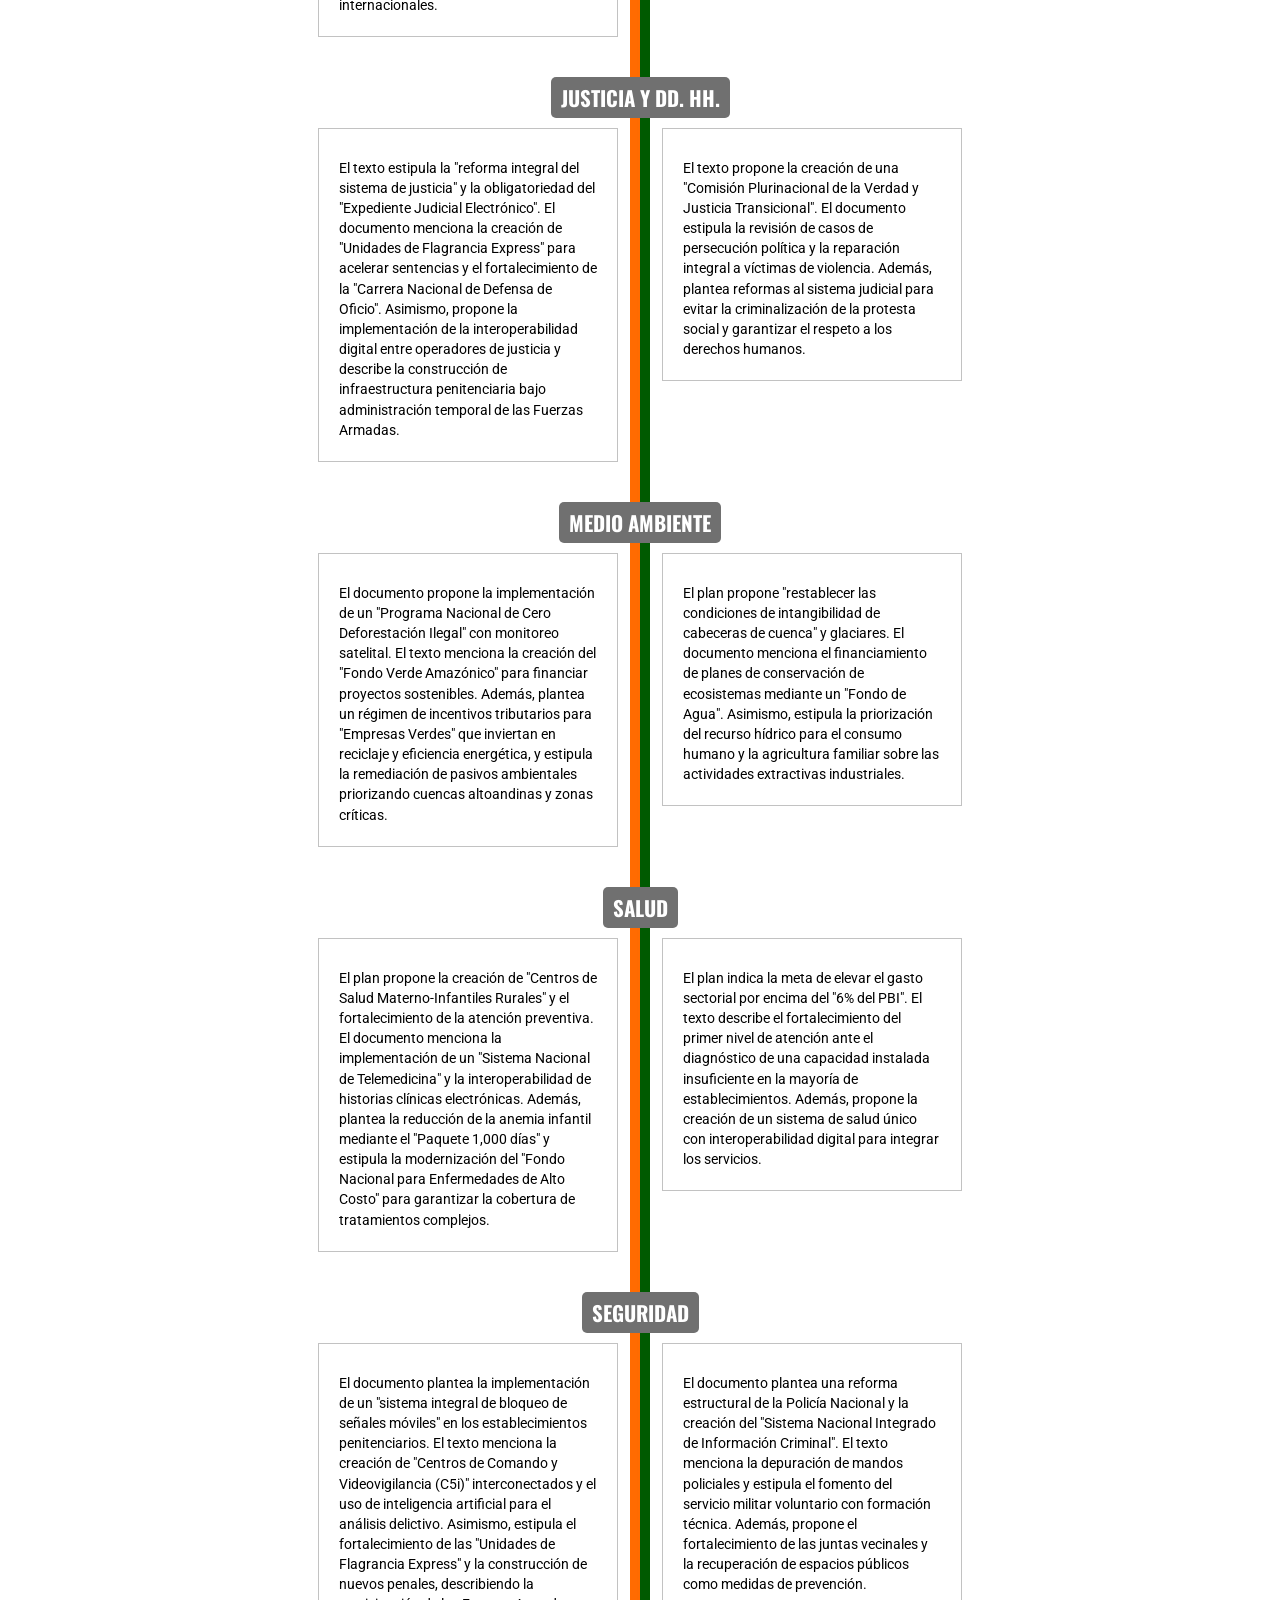
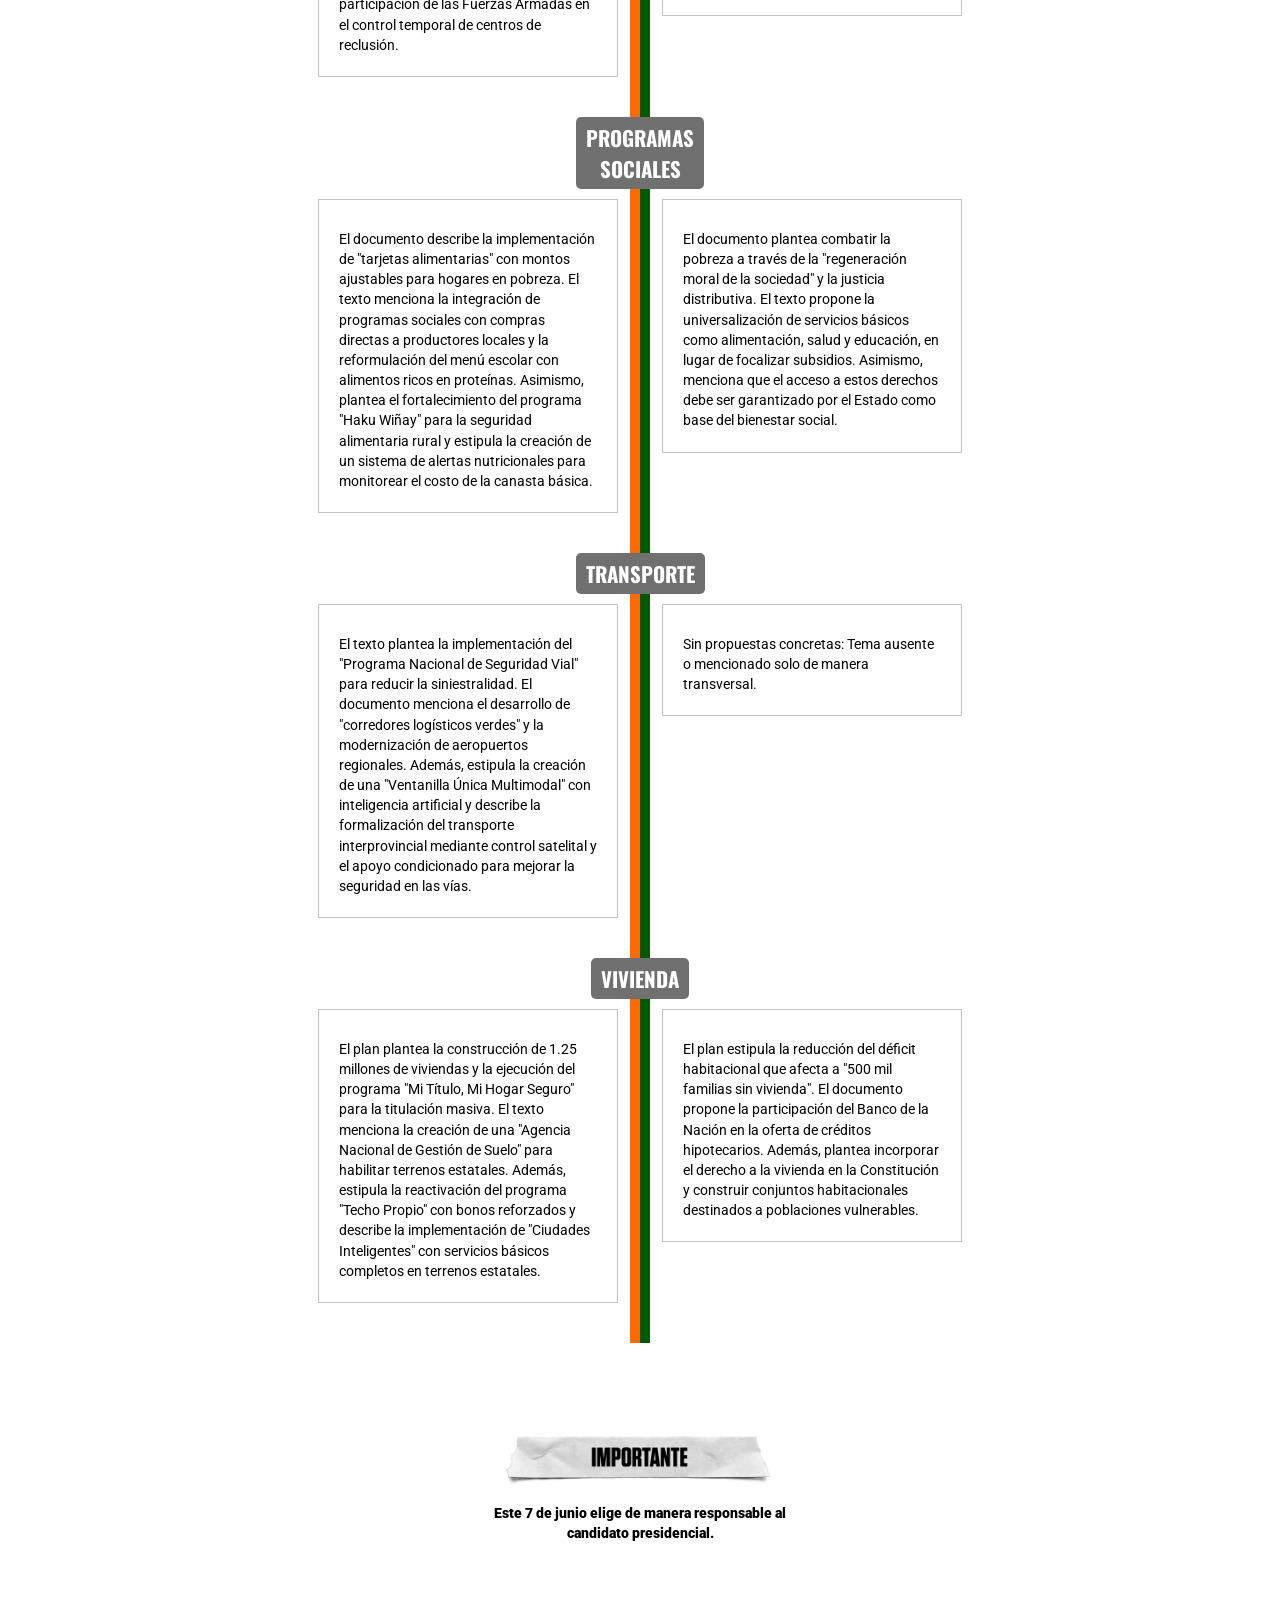
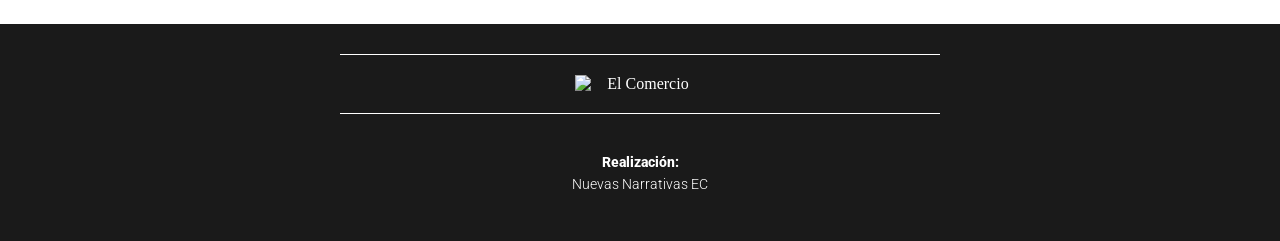
==== commit 43d50566: "css update" ====
--- a/index-sanchez.html
+++ b/index-sanchez.html
@@ -5,7 +5,7 @@
     <meta name="viewport" content="width=device-width, initial-scale=1.0">
     <title>Versus electoral 2026 | El Comercio</title>
 
-    <link rel="stylesheet" href="./css/style.css?v17">
+    <link rel="stylesheet" href="./css/style.css?v23">
 
     <link rel="preconnect" href="https://fonts.googleapis.com">
     <link rel="preconnect" href="https://fonts.gstatic.com" crossorigin>
@@ -150,13 +150,13 @@
                 Dos candidaturas, una decisión: este especial compara los perfiles de Keiko Fujimori y Roberto Sánchez —trayectoria, entorno, ingresos y propuestas— con base en información pública.
             </p>
         </div>
-        <img src="./img/bg-keiko-portada-2.png" alt="keiko" width="100%" class="bg-keiko-portada">
-        <img src="./img/bg-sanchez-portada-3.png" alt="keiko" width="100%" class="bg-sanchez-portada bg-sanchez-portada-3">
+        <img src="https://nuevasnarrativasec.github.io/versus-electoral-2026/img/bg-keiko-portada-2.png" alt="keiko" width="100%" class="bg-keiko-portada">
+        <img src="https://nuevasnarrativasec.github.io/versus-electoral-2026/img/bg-sanchez-portada-3.png" alt="keiko" width="100%" class="bg-sanchez-portada bg-sanchez-portada-3">
     </div>
 
     <div class="main-header" id="main-header-movil">        
-        <img src="./img/bg-keiko-portada-2.png" alt="keiko" width="100%" class="bg-keiko-portada">
-        <img src="./img/bg-sanchez-portada-3.png" alt="keiko" width="100%" class="bg-sanchez-portada bg-sanchez-portada-3">
+        <img src="https://nuevasnarrativasec.github.io/versus-electoral-2026/img/bg-keiko-portada-2.png" alt="keiko" width="100%" class="bg-keiko-portada">
+        <img src="https://nuevasnarrativasec.github.io/versus-electoral-2026/img/bg-sanchez-portada-3.png" alt="keiko" width="100%" class="bg-sanchez-portada bg-sanchez-portada-3">
         <div class="ctn-titulo">
             <img src="https://nuevasnarrativasec.github.io/nodos-de-poder/img/logo-tu-decides.jpg" alt="logo tu decides" width="100%">
             <h1>
@@ -172,30 +172,30 @@
     <div class="sticky-bar" id="sticky-bar">
         <div class="sticky-candidato sticky-izq">
             <div class="sticky-foto sticky-foto-keiko">
-                <img src="./img/bg-keiko-fix.jpg" alt="Keiko Fujimori">
+                <img src="https://nuevasnarrativasec.github.io/versus-electoral-2026/img/bg-keiko-fix.jpg" alt="Keiko Fujimori">
             </div>
             <div class="sticky-texto">
                 <strong>Keiko Fujimori</strong>
                 <span>Fuerza Popular</span>
             </div>
-            <img src="./img/logo-keiko-fix.png" alt="" class="sticky-logo-partido" width="100%">
+            <img src="https://nuevasnarrativasec.github.io/versus-electoral-2026/img/logo-keiko-fix.png" alt="" class="sticky-logo-partido" width="100%">
         </div>
         <div class="sticky-divisor"></div>
         <div class="sticky-candidato sticky-der">
-            <img src="./img/logo-sanchez-fix.png?v3" alt="" class="sticky-logo-partido" width="100%">
+            <img src="https://nuevasnarrativasec.github.io/versus-electoral-2026/img/logo-sanchez-fix.png?v3" alt="" class="sticky-logo-partido" width="100%">
             <div class="sticky-texto" style="text-align:right;">
                 <strong>Roberto Sánchez</strong>
                 <span>Juntos por el Perú</span>
             </div>
             <div class="sticky-foto sticky-foto-sanchez">
-                <img src="./img/bg-sanchez-fix.jpg" alt="Roberto Sánchez Palomino">
+                <img src="https://nuevasnarrativasec.github.io/versus-electoral-2026/img/bg-sanchez-fix.jpg" alt="Roberto Sánchez Palomino">
             </div>
         </div>
     </div>
 
     <div class="box-logos">
-        <img src="https://nuevasnarrativasec.github.io/versus-electoral-2026/img/logo-keiko.png" alt="logo keiko" class="logo-keiko-desktop">
-        <img src="https://nuevasnarrativasec.github.io/versus-electoral-2026/img/logo-keiko-movil.png" alt="logo keiko" class="logo-keiko-movil">
+        <img src="https://nuevasnarrativasec.github.io/versus-electoral-2026/img/logo-keiko-3.png" alt="logo keiko" class="logo-keiko-desktop">
+        <img src="https://nuevasnarrativasec.github.io/versus-electoral-2026/img/logo-keiko-movil-3.png" alt="logo keiko" class="logo-keiko-movil">
         <img src="https://nuevasnarrativasec.github.io/versus-electoral-2026/img/logo-sanchez-2.png?v3" alt="logo sanchez" class="logo-sanchez-desktop">
         <img src="https://nuevasnarrativasec.github.io/versus-electoral-2026/img/logo-sanchez-movil-2.png?v2" alt="logo sanchez" class="logo-sanchez-movil">
     </div>
@@ -245,7 +245,7 @@
         </div>
 
         <div class="box-info-timeline">
-            <img src="./img/bg-sub-experiencia.png" alt="" width="100%" class="bg-sub-experiencia">
+            <img src="https://nuevasnarrativasec.github.io/versus-electoral-2026/img/bg-sub-experiencia.png" alt="" width="100%" class="bg-sub-experiencia">
             <span class="linea-izq"><i></i></span>
             <span class="linea-der"><i></i></span>
             <div class="box-info-izq info-top">
--- a/css/style.css
+++ b/css/style.css
@@ -6,6 +6,11 @@
     font-display: swap;
     -webkit-font-smoothing:antialiased;
     -moz-osx-font-smoothing: grayscale;
+}
+
+html {
+    overflow-x: hidden;
+    max-width: 100%;
 }
 
 @font-face {
@@ -1167,35 +1172,42 @@
         display: none
     }
     #main-header-movil{
-        display: block;
+        display: flex;
+        flex-wrap: wrap;
+        overflow: hidden;
     }
         #main-header-movil .bg-keiko-portada {
-            top: 0;
+            flex: 0 0 50%;
+            width: 50%;
             height: 250px;
-            left: -15px;
+            object-fit: cover;
+            object-position: center top;
+            display: block;
             position: relative;
-            width: auto;       
-            display: inline-block;
-            vertical-align: top;    
+            top: auto;
+            left: auto;
         }
         #main-header-movil .bg-sanchez-portada{
-            top: 0;
+            flex: 0 0 50%;
+            width: 50%;
             height: 250px;
-            right: 0;
+            object-fit: cover;
+            object-position: center top;
+            display: block;
             position: relative;
-            width: 163px;
-            display: inline-block;
-            vertical-align: top;
-            float: right;   
+            top: auto;
+            right: auto;
+            float: none;
         }
         #main-header-movil .ctn-titulo{
+            flex: 0 0 100%;
+            width: 100%;
             position: relative;
             transform: none;
-            left: inherit;
+            left: 0;
             top: inherit;
             background: #000;
             max-width: 100%;
-            width: 110%;
             padding: 0 10px 20px;
         }
     .box-main-indicacion img {
